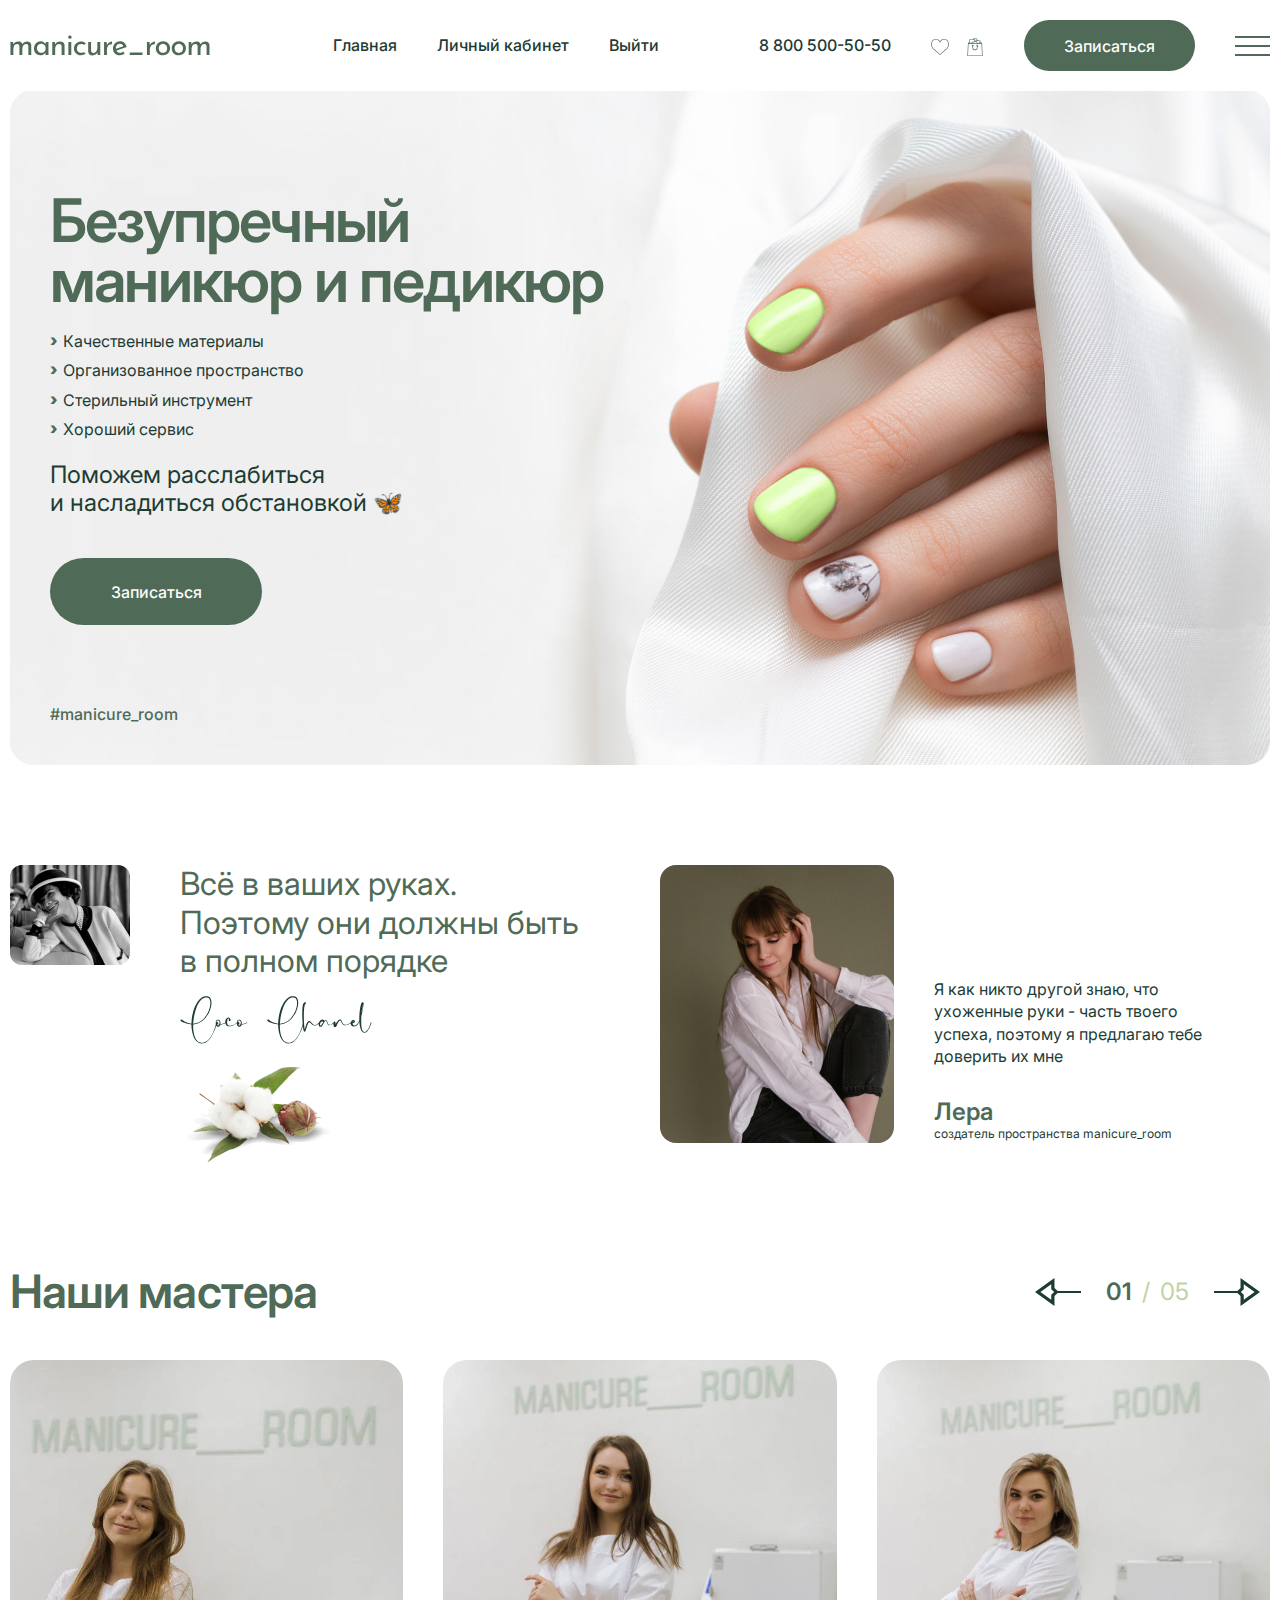
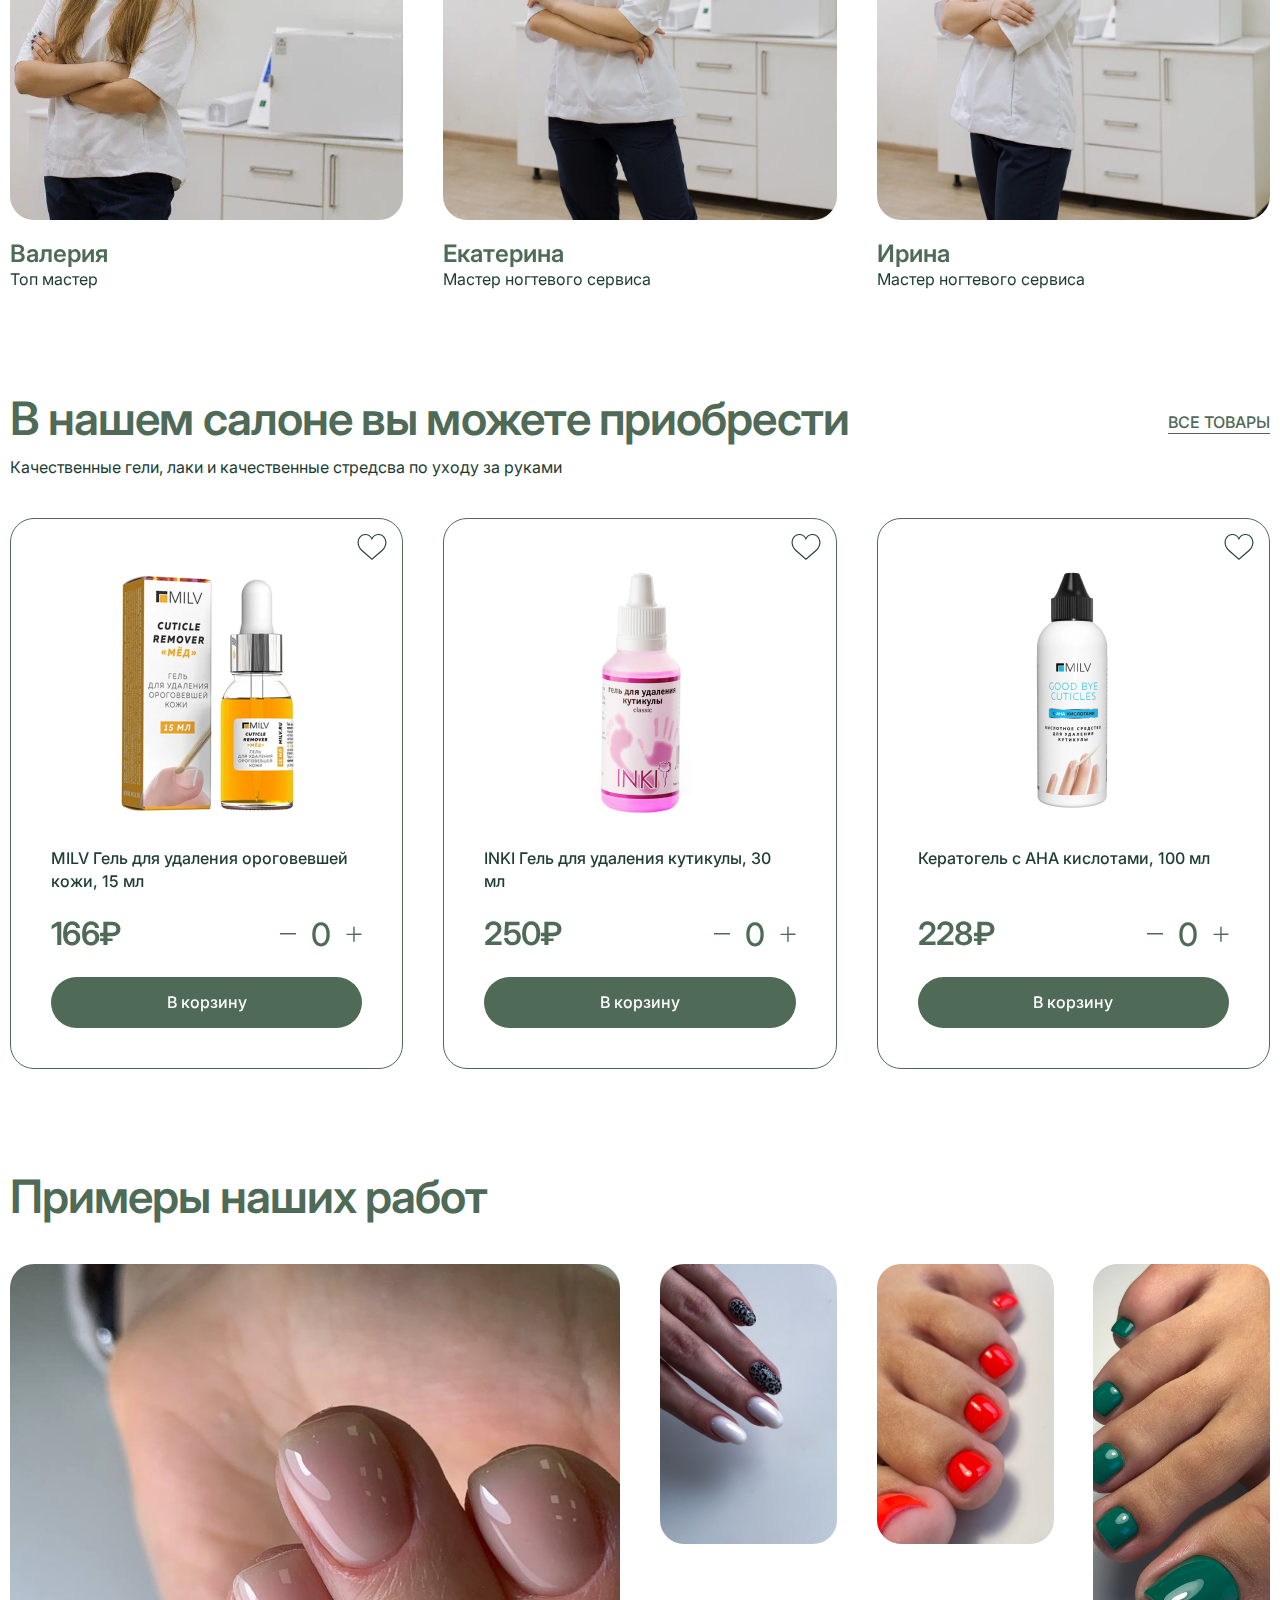
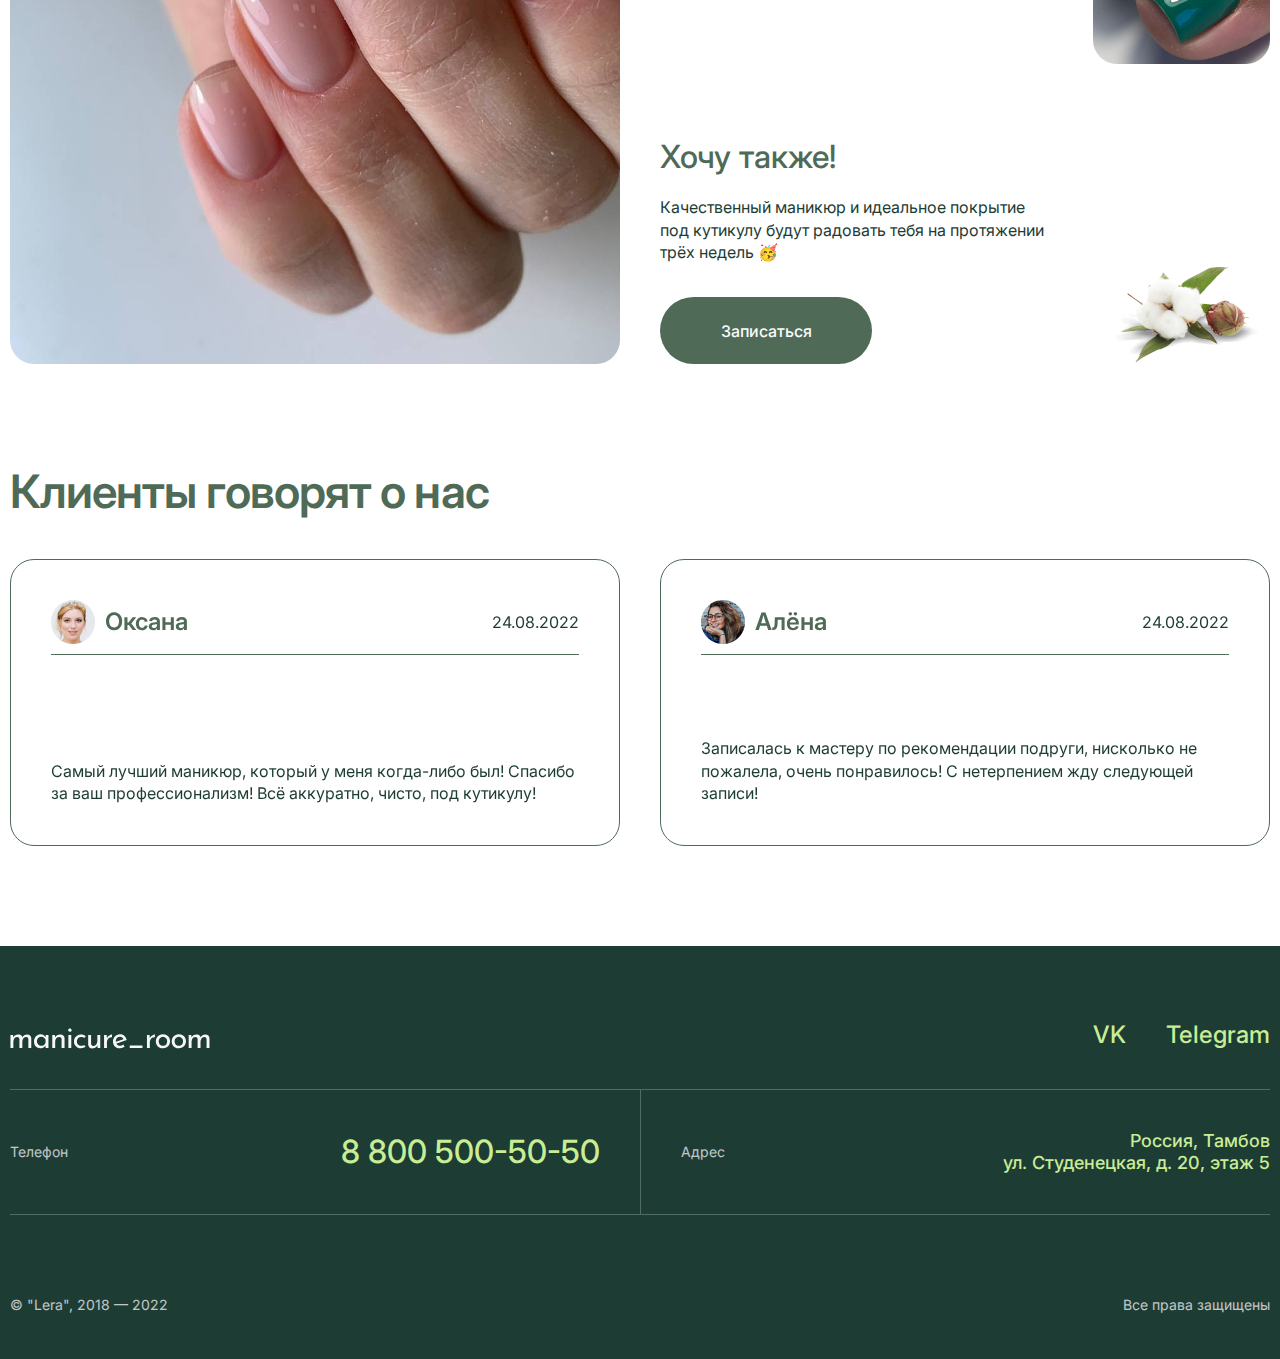
==== index.html @ 7ab76c50 "fix: Update 16.11" ====
<!DOCTYPE html>
<html lang="ru">

<head>
	<meta charset="UTF-8">
	<meta http-equiv="X-UA-Compatible" content="IE=edge">
	<meta name="viewport" content="width=device-width, initial-scale=1.0">
	<title>Lera - Главная</title>
	<!-- styles -->
	<link rel="stylesheet" href="css/vendor.min.css">
	<link rel="stylesheet" href="css/app.min.css">
</head>

<body>
	<!-- wrapper -->
	<div class="wrapper wrapper--main">
		<!-- header -->
		<header class="header @@header" id="header">
			<div class="container">
				<div class="header__wrapper">
					<a href="index.html" class="header__logotype">
						<img src="img/logotype.svg" width="200px" height="21px" alt="Lera">
					</a>
					<nav class="nav header__nav">
						<ul class="nav__list">
							<li class="nav__item">
								<a href="index.html" class="nav__link">Главная</a>
							</li>
							<li class="nav__item">
								<a href="#" class="nav__link">Личный кабинет</a>
							</li>
							<li class="nav__item">
								<a href="#" class="nav__link">Выйти</a>
							</li>
							<!--<li class="nav__item @@services">
                        <a href="services.html" class="nav__link">Услуги и цены</a>
                    </li>
                    <li class="nav__item @@shop">
                        <a href="products.html" class="nav__link">Магазин</a>
                    </li>
                    <li class="nav__item @@contacts">
                        <a href="contacts.html" class="nav__link">Контакты</a>
                    </li>-->
						</ul>
					</nav>
					<div class="header__group">
						<a href="tel:88005005050" class="header__phone">8 800 500-50-50</a>
						<ul class="c-controls header__controls">
							<li class="c-controls__item">
								<a href="#" class="c-controls__elem">
									<svg class="c-controls__icon">
										<use xlink:href="img/sprite.svg#icon-like"></use>
									</svg>
									<!--<span class="c-controls__value">8</span>-->
								</a>
							</li>
							<li class="c-controls__item">
								<a href="#" class="c-controls__elem">
									<svg class="c-controls__icon">
										<use xlink:href="img/sprite.svg#icon-basket"></use>
									</svg>
									<!--<span class="c-controls__value">2</span>-->
								</a>
							</li>
						</ul>
						<a href="#" class="header__btn btn">Записаться</a>
						<button class="hamburger" id="hamburger-toggle" aria-label="Меню">
							<span class="hamburger__inner"></span>
							<span class="hamburger__inner"></span>
							<span class="hamburger__inner"></span>
						</button>
					</div>
				</div>
			</div>
		</header>
		<!-- end of header -->
		<!-- mobile menu -->
		<div class="mobile-menu" id="mobile-menu">
			<button class="mobile-menu__close" id="mobile-menu-close" aria-label="Закрыть">
				<svg class="mobile-menu__close-icon">
					<use xlink:href="img/sprite.svg#icon-close"></use>
				</svg>
			</button>
			<div class="mobile-menu__wrapper">
				<nav class="nav mobile-menu__nav">
					<ul class="nav__list">
						<li class="nav__item">
							<a href="index.html" class="nav__link">Главная</a>
						</li>
						<li class="nav__item">
							<a href="#" class="nav__link">Личный кабинет</a>
						</li>
						<li class="nav__item">
							<a href="#" class="nav__link">Редактировать</a>
						</li>
						<li class="nav__item">
							<a href="#" class="nav__link">Доход</a>
						</li>
						<li class="nav__item">
							<div class="nav__dropdown">
								<a href="#" class="nav__link">Статистика</a>
								<ul class="nav__submenu">
									<li class="nav__subitem">
										<a href="#" class="nav__sublink">Текстовый вид</a>
									</li>
									<li class="nav__subitem">
										<a href="#" class="nav__sublink">Графический вид</a>
									</li>
								</ul>
							</div>
						</li>
						<li class="nav__item">
							<div class="nav__dropdown">
								<a href="#" class="nav__link">Календари</a>
								<ul class="nav__submenu">
									<li class="nav__subitem">
										<a href="#" class="nav__sublink">Мой</a>
									</li>
									<li class="nav__subitem">
										<a href="#" class="nav__sublink">Ekaterina</a>
									</li>
									<li class="nav__subitem">
										<a href="#" class="nav__sublink">Irina</a>
									</li>
								</ul>
							</div>
						</li>
						<li class="nav__item">
							<a href="#" class="nav__link">Контакты</a>
						</li>
						<li class="nav__item">
							<a href="#" class="nav__link">Магазин</a>
						</li>
						<li class="nav__item">
							<a href="#" class="nav__link">Выйти</a>
						</li>
						<!--<li class="nav__item @@services">
                    <a href="services.html" class="nav__link">Услуги и цены</a>
                </li>
                <li class="nav__item @@shop">
                    <a href="products.html" class="nav__link">Магазин</a>
                </li>
                <li class="nav__item @@contacts">
                    <a href="contacts.html" class="nav__link">Контакты</a>
                </li>-->
					</ul>
				</nav>
				<div class="mobile-menu__group">
					<a href="tel:88005005050" class="mobile-menu__phone">8 800 500-50-50</a>
					<a href="#" class="mobile-menu__btn btn">Записаться</a>
				</div>
			</div>
		</div>
		<div class="mobile-menu-overlay" id="mobile-menu-overlay"></div>
		<!-- end of mobile mneu -->
		<!-- content -->
		<div class="wrapper__content">
			<!-- main -->
			<section class="main" id="main">
				<div class="container">
					<div class="main__wrapper">
						<div class="main__body">
							<h1 class="main__title">Безупречный <br>маникюр и педикюр</h1>
							<ul class="c-list main__list">
								<li class="c-list__item">Качественные материалы</li>
								<li class="c-list__item">Организованное пространство</li>
								<li class="c-list__item">Стерильный инструмент</li>
								<li class="c-list__item">Хороший сервис</li>
							</ul>
							<h3 class="main__subtitle">Поможем расслабиться <br>и насладиться обстановкой 🦋</h3>
							<a href="#" class="main__btn btn btn--lg">Записаться</a>
						</div>
						<picture class="main__img">
							<source srcset="img/main-bg.jpg" media="(min-width: 1024px)">
							<img src="img/main-bg-mobile.jpg" alt="Image">
						</picture>
						<span class="main__hashtag">#manicure_room</span>
					</div>
				</div>
			</section>
			<!-- end of main -->
			<!-- about -->
			<section class="about" id="about">
				<div class="container">
					<div class="about__wrapper">
						<div class="about__left">
							<div class="c-quote about__quote">
								<picture class="c-quote__img">
									<img src="img/quote-img.png" alt="Image">
								</picture>
								<div class="c-quote__body">
									<blockquote class="c-quote__quote">Всё в ваших руках. <br>Поэтому они должны быть <br>в полном порядке</blockquote>
									<picture class="c-quote__podpis">
										<img src="img/signature.svg" alt="Signature">
									</picture>
									<picture class="c-quote__decor">
										<img src="img/decor-flower.png" alt="Image">
									</picture>
								</div>
							</div>
						</div>
						<div class="about__right">
							<div class="about__block">
								<picture class="about__img">
									<img src="img/about-img.jpg" alt="Image">
								</picture>
								<div class="about__body">
									<p class="about__description">Я как никто другой знаю, что ухоженные руки - часть твоего успеха, поэтому я предлагаю тебе доверить их мне</p>
									<h3 class="about__title">Лера</h3>
									<span class="about__position">создатель пространства manicure_room</span>
								</div>
							</div>
						</div>
					</div>
				</div>
			</section>
			<!-- end of about -->
			<!-- our masters -->
			<section class="our-masters" id="our-masters">
				<div class="container">
					<div class="our-masters__slider">
						<div class="section-heading">
							<div class="section-heading__block">
								<h2 class="section-heading__title">Наши мастера</h2>
							</div>
							<div class="our-masters__controls">
								<button class="swiper-button-prev">
									<svg class="swiper-button-icon">
										<use xlink:href="img/sprite.svg#icon-arrow-prev"></use>
									</svg>
								</button>
								<div class="our-masters__counter">
									<span class="our-masters__count our-masters__count--current">0</span>
									<span class="our-masters__count our-masters__count--total">0</span>
								</div>
								<button class="swiper-button-next">
									<svg class="swiper-button-icon">
										<use xlink:href="img/sprite.svg#icon-arrow-next"></use>
									</svg>
								</button>
							</div>
						</div>
						<div class="our-masters__slider-wrapper">
							<div class="swiper">
								<div class="swiper-wrapper">
									<div class="swiper-slide">
										<article class="our-masters__item">
											<a href="services.html" class="our-masters__img">
												<img src="img/masters-01.jpeg" alt="Image">
												<span class="our-masters__btn btn btn--white">Услуги и цены</span>
											</a>
											<h3 class="our-masters__title">Валерия</h3>
											<span class="our-masters__position">Топ мастер</span>
										</article>
									</div>
									<div class="swiper-slide">
										<article class="our-masters__item">
											<a href="services.html" class="our-masters__img">
												<img src="img/masters-02.jpeg" alt="Image">
												<span class="our-masters__btn btn btn--white">Услуги и цены</span>
											</a>
											<h3 class="our-masters__title">Екатерина</h3>
											<span class="our-masters__position">Мастер ногтевого сервиса</span>
										</article>
									</div>
									<div class="swiper-slide">
										<article class="our-masters__item">
											<a href="services.html" class="our-masters__img">
												<img src="img/masters-03.jpeg" alt="Image">
												<span class="our-masters__btn btn btn--white">Услуги и цены</span>
											</a>
											<h3 class="our-masters__title">Ирина</h3>
											<span class="our-masters__position">Мастер ногтевого сервиса</span>
										</article>
									</div>
									<div class="swiper-slide">
										<article class="our-masters__item">
											<a href="services.html" class="our-masters__img">
												<img src="img/masters-01.jpeg" alt="Image">
												<span class="our-masters__btn btn btn--white">Услуги и цены</span>
											</a>
											<h3 class="our-masters__title">Светлана</h3>
											<span class="our-masters__position">Мастер ногтевого сервиса</span>
										</article>
									</div>
									<div class="swiper-slide">
										<article class="our-masters__item">
											<a href="services.html" class="our-masters__img">
												<img src="img/masters-02.jpeg" alt="Image">
												<span class="our-masters__btn btn btn--white">Услуги и цены</span>
											</a>
											<h3 class="our-masters__title">Валерия</h3>
											<span class="our-masters__position">Топ мастер</span>
										</article>
									</div>
								</div>
								<div class="swiper-pagination"></div>
							</div>
						</div>
					</div>
				</div>
			</section>
			<!-- end of our masters -->
			<!-- products -->
			<section class="products" id="products">
				<div class="container">
					<div class="section-heading">
						<div class="section-heading__block">
							<h2 class="section-heading__title">В нашем салоне вы можете приобрести</h2>
							<p class="section-heading__description">Качественные гели, лаки и качественные стредсва по уходу за руками</p>
						</div>
						<a href="products.html" class="section-heading__link">Все товары</a>
					</div>
					<div class="products__slider">
						<div class="swiper">
							<div class="swiper-wrapper">
								<div class="swiper-slide">
									<div class="products__item">
										<div class="products__top">
											<!--<span class="products__discount">-52%</span>-->
											<button class="c-like products__like">
												<svg class="c-like__icon">
													<use xlink:href="img/sprite.svg#icon-like"></use>
												</svg>
											</button>
										</div>
										<a href="product.html" class="products__img">
											<img src="img/products-01.png" alt="Image">
										</a>
										<a href="product.html" class="products__name">MILV Гель для удаления ороговевшей кожи, 15 мл</a>
										<div class="products__inner">
											<div class="products__prices">
												<span class="products__price products__price--new">166₽</span>
											</div>
											<div class="c-quantity products__quantity">
												<button class="c-quantity__btn c-quantity__btn--minus">
													<svg class="c-quantity__icon">
														<use xlink:href="img/sprite.svg#icon-minus"></use>
													</svg>
												</button>
												<input type="number" class="c-quantity__value" value="0">
												<button class="c-quantity__btn c-quantity__btn--plus">
													<svg class="c-quantity__icon">
														<use xlink:href="img/sprite.svg#icon-plus"></use>
													</svg>
												</button>
											</div>
										</div>
										<a href="#" class="products__btn btn">В корзину</a>
									</div>
								</div>
								<div class="swiper-slide">
									<div class="products__item">
										<div class="products__top">
											<button class="c-like products__like">
												<svg class="c-like__icon">
													<use xlink:href="img/sprite.svg#icon-like"></use>
												</svg>
											</button>
										</div>
										<a href="product.html" class="products__img">
											<img src="img/products-02.png" alt="Image">
										</a>
										<a href="product.html" class="products__name">INKI Гель для удаления кутикулы, 30 мл</a>
										<div class="products__inner">
											<div class="products__prices">
												<span class="products__price products__price--new">250₽</span>
											</div>
											<div class="c-quantity products__quantity">
												<button class="c-quantity__btn c-quantity__btn--minus">
													<svg class="c-quantity__icon">
														<use xlink:href="img/sprite.svg#icon-minus"></use>
													</svg>
												</button>
												<input type="number" class="c-quantity__value" value="0">
												<button class="c-quantity__btn c-quantity__btn--plus">
													<svg class="c-quantity__icon">
														<use xlink:href="img/sprite.svg#icon-plus"></use>
													</svg>
												</button>
											</div>
										</div>
										<a href="#" class="products__btn btn">В корзину</a>
									</div>
								</div>
								<div class="swiper-slide">
									<div class="products__item">
										<div class="products__top">
											<button class="c-like products__like">
												<svg class="c-like__icon">
													<use xlink:href="img/sprite.svg#icon-like"></use>
												</svg>
											</button>
										</div>
										<a href="product.html" class="products__img">
											<img src="img/products-03.png" alt="Image">
										</a>
										<a href="product.html" class="products__name">Кератогель с АНА кислотами, 100 мл</a>
										<div class="products__inner">
											<div class="products__prices">
												<span class="products__price products__price--new">228₽</span>
											</div>
											<div class="c-quantity products__quantity">
												<button class="c-quantity__btn c-quantity__btn--minus">
													<svg class="c-quantity__icon">
														<use xlink:href="img/sprite.svg#icon-minus"></use>
													</svg>
												</button>
												<input type="number" class="c-quantity__value" value="0">
												<button class="c-quantity__btn c-quantity__btn--plus">
													<svg class="c-quantity__icon">
														<use xlink:href="img/sprite.svg#icon-plus"></use>
													</svg>
												</button>
											</div>
										</div>
										<a href="#" class="products__btn btn">В корзину</a>
									</div>
								</div>
								<div class="swiper-slide">
									<div class="products__item">
										<div class="products__top">
											<button class="c-like products__like">
												<svg class="c-like__icon">
													<use xlink:href="img/sprite.svg#icon-like"></use>
												</svg>
											</button>
										</div>
										<a href="product.html" class="products__img">
											<img src="img/products-04.png" alt="Image">
										</a>
										<a href="product.html" class="products__name">The Virgin Beauty Масло для кутикулы и ногтей, 30 мл</a>
										<div class="products__inner">
											<div class="products__prices">
												<span class="products__price products__price--new">210₽</span>
												<span class="products__price products__price--old">500₽</span>
											</div>
											<div class="c-quantity products__quantity">
												<button class="c-quantity__btn c-quantity__btn--minus">
													<svg class="c-quantity__icon">
														<use xlink:href="img/sprite.svg#icon-minus"></use>
													</svg>
												</button>
												<input type="number" class="c-quantity__value" value="0">
												<button class="c-quantity__btn c-quantity__btn--plus">
													<svg class="c-quantity__icon">
														<use xlink:href="img/sprite.svg#icon-plus"></use>
													</svg>
												</button>
											</div>
										</div>
										<a href="#" class="products__btn btn">В корзину</a>
									</div>
								</div>
							</div>
							<div class="swiper-controls">
								<div class="swiper-pagination"></div>
								<a href="#" class="products__more">Все товары</a>
							</div>
						</div>
					</div>
				</div>
			</section>
			<!-- end of products -->
			<!-- gallery -->
			<section class="gallery" id="gallery">
				<div class="container">
					<div class="section-heading">
						<div class="section-heading__block">
							<h2 class="section-heading__title">Примеры наших работ</h2>
						</div>
					</div>
					<div class="gallery__wrapper">
						<div class="gallery__item">
							<picture class="gallery__img">
								<img src="img/gallery-01.jpeg" alt="Image">
							</picture>
						</div>
						<div class="gallery__item">
							<picture class="gallery__img">
								<img src="img/gallery-02.jpeg" alt="Image">
							</picture>
						</div>
						<div class="gallery__item">
							<picture class="gallery__img">
								<img src="img/gallery-03.jpeg" alt="Image">
							</picture>
						</div>
						<div class="gallery__item">
							<picture class="gallery__img">
								<img src="img/gallery-04.jpeg" alt="Image">
							</picture>
						</div>
						<div class="gallery__item">
							<div class="gallery__body">
								<h3 class="gallery__title">Хочу также!</h3>
								<p class="gallery__description">Качественный маникюр и идеальное покрытие под кутикулу будут радовать тебя на протяжении трёх недель 🥳</p>
								<a href="#" class="gallery__btn btn btn--lg">Записаться</a>
							</div>
						</div>
					</div>
				</div>
			</section>
			<!-- end of gallery -->
			<!-- reviews -->
			<section class="reviews" id="reviews">
				<div class="container">
					<div class="section-heading">
						<div class="section-heading__block">
							<h2 class="section-heading__title">Клиенты говорят о нас</h2>
						</div>
					</div>
					<div class="reviews__slider">
						<div class="swiper">
							<div class="swiper-wrapper">
								<div class="swiper-slide">
									<article class="reviews__item">
										<div class="reviews__top">
											<div class="reviews__group">
												<picture class="reviews__img">
													<img src="img/reviews-01.png" alt="Image">
												</picture>
												<h3 class="reviews__title">Оксана</h3>
											</div>
											<span class="reviews__date">24.08.2022</span>
										</div>
										<div class="reviews__body">
											<p class="reviews__description">Самый лучший маникюр, который у меня когда-либо был! Спасибо за ваш профессионализм! Всё аккуратно, чисто, под кутикулу!</p>
										</div>
									</article>
								</div>
								<div class="swiper-slide">
									<article class="reviews__item">
										<div class="reviews__top">
											<div class="reviews__group">
												<picture class="reviews__img">
													<img src="img/reviews-02.png" alt="Image">
												</picture>
												<h3 class="reviews__title">Алёна</h3>
											</div>
											<span class="reviews__date">24.08.2022</span>
										</div>
										<div class="reviews__body">
											<p class="reviews__description">Записалась к мастеру по рекомендации подруги, нисколько не пожалела, очень понравилось! С нетерпением жду следующей записи!</p>
										</div>
									</article>
								</div>
								<div class="swiper-slide">
									<article class="reviews__item">
										<div class="reviews__top">
											<div class="reviews__group">
												<picture class="reviews__img">
													<img src="img/reviews-03.png" alt="Image">
												</picture>
												<h3 class="reviews__title">Екатерина</h3>
											</div>
											<span class="reviews__date">24.08.2022</span>
										</div>
										<div class="reviews__body">
											<p class="reviews__description">
												Всегда боюсь приходить<br>
												на процедуры к новому мастеру,<br>
												но в этот раз я была в другом городе,<br>
												и мне пришлось в экстренном состоянии искать человека, который готов спасти<br>
												мои ногти, и я его нашла!
											</p>
										</div>
									</article>
								</div>
								<div class="swiper-slide">
									<article class="reviews__item">
										<div class="reviews__top">
											<div class="reviews__group">
												<picture class="reviews__img">
													<img src="img/reviews-01.png" alt="Image">
												</picture>
												<h3 class="reviews__title">Оксана</h3>
											</div>
											<span class="reviews__date">24.08.2022</span>
										</div>
										<div class="reviews__body">
											<p class="reviews__description">Самый лучший маникюр, который у меня когда-либо был! Спасибо за ваш профессионализм! Всё аккуратно, чисто, под кутикулу!</p>
										</div>
									</article>
								</div>
							</div>
							<div class="swiper-pagination"></div>
						</div>
					</div>
				</div>
			</section>
			<!-- end of reviews -->
		</div>
		<!-- end of content -->
		<!-- footer -->
		<footer class="footer" id="footer">
			<div class="container">
				<div class="footer__wrapper footer__wrapper--top">
					<picture class="footer__logotype">
						<img src="img/logotype-white.svg" width="73px" height="30px" alt="Lera">
					</picture>
					<ul class="c-socials">
						<li class="c-socials__item">
							<a href="#" class="c-socials__link">VK</a>
						</li>
						<li class="c-socials__item">
							<a href="#" class="c-socials__link">Telegram</a>
						</li>
					</ul>
				</div>
				<div class="footer__wrapper footer__wrapper--main">
					<div class="footer__block">
						<span class="footer__help">Телефон</span>
						<a href="tel:88005005050" class="footer__number">8 800 500-50-50</a>
					</div>
					<div class="footer__block">
						<span class="footer__help">Адрес</span>
						<address class="footer__address">Россия, Тамбов <br>ул. Студенецкая, д. 20, этаж 5</address>
					</div>
				</div>
				<div class="footer__wrapper footer__wrapper--bottom">
					<p class="footer__copyright">© "Lera", 2018 — 2022</p>
					<p class="footer__copyright">Все права защищены</p>
				</div>
			</div>
		</footer>
		<!-- end of footer -->
	</div>
	<!-- end of wrapper -->
	<!-- scripts -->
	<script src="js/vendor.min.js"></script>
	<script src="js/app.min.js"></script>
</body>

</html>
---- css/app.min.css ----
body{position:relative;overflow-x:hidden;font-family:"Inter",sans-serif;font-size:16px;line-height:1.4;color:#1d3c34}ul,ol,li{display:block;padding:0;margin:0;list-style:none}h1,h2,h3,h4,h5,h6{margin:0;font-weight:normal}p{margin:0}a{display:inline-block;color:#1d3c34;text-decoration:none;-webkit-transition:all .25s ease-in-out;-o-transition:all .25s ease-in-out;transition:all .25s ease-in-out}a:hover{text-decoration:none;color:#1d3c34}a:active{color:#1d3c34}input[type=number]{-moz-appearance:textfield}input[type=number]::-webkit-outer-spin-button,input[type=number]::-webkit-inner-spin-button{display:none;-webkit-appearance:none;appearance:none;margin:0}input:-webkit-autofill{-webkit-animation-name:autofill;-webkit-animation-fill-mode:both}input:-webkit-autofill,input:-webkit-autofill:hover,input:-webkit-autofill:focus,input:-webkit-autofill:active{-webkit-box-shadow:0 0 0 30px #fff inset !important;border-radius:8px}picture{display:block}img{max-width:100%}svg{-webkit-transition:all .25s ease-in-out;-o-transition:all .25s ease-in-out;transition:all .25s ease-in-out}section+section{margin-top:100px}@media screen and (max-width: 767px){section+section{margin-top:50px}}.scroll-disabled{overflow:hidden}.container{margin:0 auto;padding:0 10px;max-width:1380px;width:100%}.btn{display:-webkit-box;display:-ms-flexbox;display:flex;-webkit-box-align:center;-ms-flex-align:center;align-items:center;-webkit-box-pack:center;-ms-flex-pack:center;justify-content:center;padding:17.5px 40px;width:-webkit-fit-content;width:-moz-fit-content;width:fit-content;font-size:16px;font-weight:500;line-height:1;color:#fbfbfb;background:#4f6b57;border:none;border-radius:50px;-webkit-transition:all .25s ease-in-out;-o-transition:all .25s ease-in-out;transition:all .25s ease-in-out}.btn:focus{outline:none}.btn:hover{color:#fbfbfb}.btn--lg{padding:25.5px 50px}.btn--white{color:#4f6b57;background:#fff}@media screen and (hover: hover){.btn:hover{background:#c0d2a7}}.input-value{position:relative}.input-value::after{content:"₽";position:absolute;top:50%;right:20px;-webkit-transform:translateY(-50%);-ms-transform:translateY(-50%);transform:translateY(-50%)}.input-value__input{-webkit-appearance:none;-moz-appearance:none;appearance:none;display:block;padding:14.75px 40px 14.75px 20px;width:100%;font-size:16px;font-weight:normal;line-height:1;color:#1d3c34;background:rgba(0,0,0,0);border:1px solid #4f6b57;border-radius:6px}.input-value__input::-webkit-input-placeholder{color:#c0d2a7}.input-value__input::-moz-placeholder{color:#c0d2a7}.input-value__input:-ms-input-placeholder{color:#c0d2a7}.input-value__input::-ms-input-placeholder{color:#c0d2a7}.input-value__input::placeholder{color:#c0d2a7}.input-value__input:focus{outline:none}.default-select .ss-main{width:-webkit-fit-content;width:-moz-fit-content;width:fit-content}.default-select .ss-main .ss-single-selected{padding:0;width:100%;height:100%;font-size:16px;font-weight:normal;line-height:1;color:#1d3c34;background:rgba(0,0,0,0);border:none;border-radius:0}.default-select .ss-main .ss-single-selected .placeholder{line-height:1}.default-select .ss-main .ss-single-selected .ss-arrow{margin:0 0 0 10px}.default-select .ss-main .ss-single-selected .ss-arrow span{padding:0;margin:0;width:16px;height:16px;background-image:url(../img/sprite.svg#icon-caret);background-repeat:no-repeat;background-size:contain;background-position:center center;border:0;-webkit-transform:none;-ms-transform:none;transform:none;-webkit-transition:all .25s ease-in-out;-o-transition:all .25s ease-in-out;transition:all .25s ease-in-out}.default-select .ss-main .ss-single-selected .ss-arrow span.arrow-up{-webkit-transform:translateY(0) rotate(180deg);-ms-transform:translateY(0) rotate(180deg);transform:translateY(0) rotate(180deg);margin:0}.default-select .ss-main .ss-single-selected .ss-arrow span.arrow-down{-webkit-transform:rotate(0);-ms-transform:rotate(0);transform:rotate(0)}.default-select .ss-main .ss-single-selected.ss-open-below,.default-select .ss-main .ss-single-selected.ss-open-above{border-radius:6px}.default-select .ss-main .ss-single-selected.ss-open-below+*{margin-top:7px}.default-select .ss-main .ss-single-selected.ss-open-above+*{-webkit-transform:scale(1) translateY(-7px);-ms-transform:scale(1) translateY(-7px);transform:scale(1) translateY(-7px);border-radius:6px}.default-select .ss-content .ss-search{display:none}.default-select .ss-content{z-index:99 !important;margin:0;margin-left:-17px;min-width:-webkit-min-content;min-width:-moz-min-content;min-width:min-content;width:-webkit-max-content;width:-moz-max-content;width:max-content;color:#4f6b57;background:#fff;border:1px solid #4f6b57;border-radius:6px}@media screen and (max-width: 767px){.default-select .ss-content{margin-left:0}}.default-select .ss-content .ss-list{padding:5px 0;max-height:118px}.default-select .ss-content .ss-list .ss-option{padding:10px 15px;font-size:16px;font-weight:normal;line-height:1;color:#1d3c34;cursor:pointer;-webkit-transition:all .25s ease-in-out;-o-transition:all .25s ease-in-out;transition:all .25s ease-in-out}.default-select .ss-content .ss-list .ss-option.ss-disabled:not(.ss-option-selected){display:none}.default-select .ss-option:first-child.ss-disabled.ss-option-selected{display:none}.default-select .ss-content .ss-list .ss-option.ss-disabled{display:none}.default-select .ss-content .ss-list .ss-option:hover,.default-select .ss-content .ss-list .ss-option.ss-highlighted{color:#4f6b57;background:rgba(0,0,0,0)}.default-select .ss-arrow .arrow-down{width:auto;height:auto;background:none}.select-box{position:relative}.select-box__selected{display:-webkit-box;display:-ms-flexbox;display:flex;-webkit-box-align:center;-ms-flex-align:center;align-items:center;overflow:hidden;padding:28px 50px 28px 20px;width:100%;font-size:16px;font-weight:normal;line-height:1;color:#1d3c34;background:#c0d2a7;border-radius:6px;-webkit-box-ordinal-group:1;-ms-flex-order:0;order:0;cursor:pointer;-webkit-user-select:none;-moz-user-select:none;-ms-user-select:none;user-select:none}.select-box__selected::after{content:"";position:absolute;top:50%;right:20px;-webkit-transform:translateY(-50%);-ms-transform:translateY(-50%);transform:translateY(-50%);display:block;width:16px;height:16px;background-image:url(../img/sprite.svg#icon-caret);background-repeat:no-repeat;background-size:contain;background-position:center center;-webkit-transition:-webkit-transform .4s;transition:-webkit-transform .4s;-o-transition:transform .4s;transition:transform .4s;transition:transform .4s, -webkit-transform .4s}.select-box__selected--active::after{-webkit-transform:rotate(-180deg);-ms-transform:rotate(-180deg);transform:rotate(-180deg)}.select-box__value{display:block;margin-right:10px;padding:6px 2px;min-width:40px;text-align:center;color:#f7f7f7;background:#4f6b57;border-radius:50px}.select-box__container{position:absolute;top:84px;z-index:10;width:100%;padding:5px 0;visibility:hidden;opacity:0;background:#c0d2a7;border-radius:6px;-webkit-transition:all .25s ease;-o-transition:all .25s ease;transition:all .25s ease;pointer-events:none}.select-box__container--active{visibility:visible;opacity:1;pointer-events:all}.select-box__container--active .select-box__option{opacity:1;-webkit-transition:opacity .25s ease-in-out .05s,color .25s ease-in-out;-o-transition:opacity .25s ease-in-out .05s,color .25s ease-in-out;transition:opacity .25s ease-in-out .05s,color .25s ease-in-out}.select-box__wrap{max-height:258px;overflow-y:auto}.select-box__scroll{overflow:hidden}.select-box__option{padding:15px 20px;width:100%;min-width:-webkit-max-content;min-width:-moz-max-content;min-width:max-content;opacity:0;-webkit-transition:opacity .25s ease-in-out,color .25s ease-in-out;-o-transition:opacity .25s ease-in-out,color .25s ease-in-out;transition:opacity .25s ease-in-out,color .25s ease-in-out}@media screen and (hover: hover){.select-box__option:hover{color:#4f6b57}}.select-box__radio{display:none}.select-box__radio:checked+label{color:#1d3c34}.select-box__label{display:-webkit-box;display:-ms-flexbox;display:flex;-webkit-box-align:center;-ms-flex-align:center;align-items:center;margin:0;font-size:16px;font-weight:normal;cursor:pointer}@-webkit-keyframes autofill{to{color:inherit;background:rgba(0,0,0,0)}}@keyframes autofill{to{color:inherit;background:rgba(0,0,0,0)}}.c-controls{display:-webkit-box;display:-ms-flexbox;display:flex;-webkit-box-align:center;-ms-flex-align:center;align-items:center}.c-controls__item+.c-controls__item{margin-left:17px}.c-controls__elem{position:relative}.c-controls__icon{min-width:18px;width:18px;height:18px;color:#4f6b57}.c-controls__value{position:absolute;top:-7px;right:-7px;display:block;min-width:15px;width:15px;height:15px;font-size:11px;font-weight:normal;line-height:15px;text-align:center;color:#fbf8f2;background:#4f6b57;border-radius:50%}.c-socials{display:-webkit-box;display:-ms-flexbox;display:flex;-webkit-box-align:center;-ms-flex-align:center;align-items:center}.c-socials--dark .c-socials__link{color:#1d3c34}.c-socials--dark .c-socials__link:hover{color:#c8ed95}@media screen and (hover: hover){.c-socials--dark .c-socials__link:hover{color:#c0d2a7}}.c-socials__item+.c-socials__item{margin-left:40px}@media screen and (max-width: 767px){.c-socials__item+.c-socials__item{margin-left:25px}}.c-socials__link{display:block;font-size:24px;font-weight:500;line-height:1.2;color:#c8ed95}.c-socials__link:hover{color:#c8ed95}@media screen and (hover: hover){.c-socials__link:hover{color:#c0d2a7}}@media screen and (max-width: 767px){.c-accordeon{display:none}}.c-accordeon__item{padding-bottom:25px;border-bottom:1px solid #4f6b57;-webkit-transition:all .2s linear;-o-transition:all .2s linear;transition:all .2s linear}.c-accordeon__item.is--open .c-accordeon__trigger::after{-webkit-transform:rotate(135deg);-ms-transform:rotate(135deg);transform:rotate(135deg)}.c-accordeon__item.is--open .c-accordeon__img{min-width:270px;width:270px;height:270px}@media screen and (min-width: 768px)and (max-width: 1023px){.c-accordeon__item.is--open .c-accordeon__img{min-width:240px;width:240px;height:240px}}.c-accordeon__item.is--open .c-accordeon__group{padding-left:80px}@media screen and (min-width: 768px)and (max-width: 1023px){.c-accordeon__item.is--open .c-accordeon__group{padding-left:40px}}.c-accordeon__item.is--open .c-accordeon__inner{opacity:1;-webkit-transition:all .2s linear .2s;-o-transition:all .2s linear .2s;transition:all .2s linear .2s}.c-accordeon__item+.c-accordeon__item{margin-top:25px}@media screen and (max-width: 767px){.c-accordeon__item+.c-accordeon__item{margin-top:20px}}.c-accordeon__trigger{position:relative;display:-webkit-box;display:-ms-flexbox;display:flex;-webkit-box-align:start;-ms-flex-align:start;align-items:flex-start;padding:0;width:100%;text-align:left;color:#1d3c34;background:rgba(0,0,0,0);border:none;border-radius:0;-webkit-user-select:none;-moz-user-select:none;-ms-user-select:none;user-select:none;cursor:pointer}.c-accordeon__trigger::after{content:"";position:absolute;top:40px;right:0;display:block;min-width:24px;width:24px;height:24px;background-image:url(../img/sprite.svg#icon-plus);background-repeat:no-repeat;background-size:contain;background-position:center center;-webkit-transition:all .2s linear;-o-transition:all .2s linear;transition:all .2s linear}.c-accordeon__img{position:relative;overflow:hidden;min-width:106px;width:106px;height:106px;border-radius:24px;-webkit-transition:all .2s linear;-o-transition:all .2s linear;transition:all .2s linear}.c-accordeon__img img{display:block;width:100%;height:100%;-o-object-fit:cover;object-fit:cover}.c-accordeon__group{padding-top:25px;padding-left:244px;-webkit-transition:all .2s linear;-o-transition:all .2s linear;transition:all .2s linear}@media screen and (min-width: 768px)and (max-width: 1023px){.c-accordeon__group{padding-left:174px}}.c-accordeon__title{display:block;font-size:24px;font-weight:600;color:#4f6b57}.c-accordeon__help{display:block;font-size:16px;font-weight:normal}.c-accordeon__wrapper{display:none;padding-top:20px}.c-accordeon__inner{display:-webkit-box;display:-ms-flexbox;display:flex;-webkit-box-pack:justify;-ms-flex-pack:justify;justify-content:space-between;opacity:0;-webkit-transition:all .2s linear;-o-transition:all .2s linear;transition:all .2s linear}.c-accordeon__left{max-width:270px;min-width:270px;width:100%}@media screen and (min-width: 768px)and (max-width: 1023px){.c-accordeon__left{max-width:240px;min-width:240px}}.c-accordeon__btn{width:100%}.c-accordeon__right{padding-left:80px;width:100%}@media screen and (min-width: 768px)and (max-width: 1023px){.c-accordeon__right{padding-left:40px}}@media screen and (min-width: 768px){.c-selected{display:none}}.c-selected .ss-main{width:100%}.c-selected .ss-main .ss-single-selected{padding:30px 20px;width:100%;height:100%;font-size:24px;font-weight:600;line-height:1;color:#4f6b57;background:#c0d2a7;border:none;border-radius:6px}.c-selected .ss-main .ss-single-selected .placeholder{line-height:1}.c-selected .ss-main .ss-single-selected .ss-arrow{margin:0 0 0 20px}.c-selected .ss-main .ss-single-selected .ss-arrow span{padding:0;margin:0;width:16px;height:16px;background-image:url(../img/sprite.svg#icon-caret);background-repeat:no-repeat;background-size:contain;background-position:center center;border:0;-webkit-transform:none;-ms-transform:none;transform:none;-webkit-transition:all .25s ease-in-out;-o-transition:all .25s ease-in-out;transition:all .25s ease-in-out}.c-selected .ss-main .ss-single-selected .ss-arrow span.arrow-up{-webkit-transform:translateY(0) rotate(180deg);-ms-transform:translateY(0) rotate(180deg);transform:translateY(0) rotate(180deg);margin:0}.c-selected .ss-main .ss-single-selected .ss-arrow span.arrow-down{-webkit-transform:rotate(0);-ms-transform:rotate(0);transform:rotate(0)}.c-selected .ss-main .ss-single-selected.ss-open-below,.c-selected .ss-main .ss-single-selected.ss-open-above{border-radius:6px}.c-selected .ss-main .ss-single-selected.ss-open-below+*{margin-top:0}.c-selected .ss-main .ss-single-selected.ss-open-above+*{-webkit-transform:scale(1) translateY(-7px);-ms-transform:scale(1) translateY(-7px);transform:scale(1) translateY(-7px);border-radius:6px}.c-selected .ss-content .ss-search{display:none}.c-selected .ss-content{z-index:99 !important;margin:0;width:100%;color:#4f6b57;background:#c0d2a7;border:0;border-radius:6px}.c-selected .ss-content .ss-list{padding:0;max-height:174.38px}.c-selected .ss-content .ss-list .ss-option{padding:25px 20px;font-size:24px;font-weight:600;line-height:1;color:#4f6b57;cursor:pointer;-webkit-transition:all .25s ease-in-out;-o-transition:all .25s ease-in-out;transition:all .25s ease-in-out}.c-selected .ss-content .ss-list .ss-option.ss-disabled:not(.ss-option-selected){display:none}.c-selected .ss-option:first-child.ss-disabled.ss-option-selected{display:none}.c-selected .ss-content .ss-list .ss-option.ss-disabled{display:none}.c-selected .ss-content .ss-list .ss-option:hover,.c-selected .ss-content .ss-list .ss-option.ss-highlighted{color:#4f6b57}.c-selected .ss-arrow .arrow-down{width:auto;height:auto;background:none}.c-selected__controls{margin-bottom:25px}.c-selected__help{display:block;margin-bottom:10px;font-size:24px;font-weight:600;color:#4f6b57}.c-selected__wrapper{display:none}.c-selected__wrapper--active{display:block}.c-quote{position:relative;display:-webkit-box;display:-ms-flexbox;display:flex;-webkit-box-align:start;-ms-flex-align:start;align-items:flex-start}@media screen and (max-width: 767px){.c-quote{padding-bottom:10px}}.c-quote__img{overflow:hidden;margin-right:50px;max-width:120px;min-width:120px;height:100px;border-radius:12px}.c-quote__img img{display:block;width:100%;height:100%;-o-object-fit:cover;object-fit:cover}@media screen and (max-width: 767px){.c-quote__img{margin-right:25px}}.c-quote__quote{font-size:32px;font-weight:normal;line-height:1.2;color:#4f6b57}@media screen and (max-width: 767px){.c-quote__quote{font-size:24px}}.c-quote__signature{margin-top:5px;max-width:191px;min-width:191px;height:69px}.c-quote__signature img{display:block;width:100%;height:100%;-o-object-fit:cover;object-fit:cover}.c-quote__decor{display:block;margin-top:22px;min-width:156px;width:156px;height:98px}.c-quote__decor img{display:block;width:100%;height:100%;-o-object-fit:contain;object-fit:contain}@media screen and (max-width: 767px){.c-quote__decor{position:absolute;top:100px;left:0;min-width:96px;width:96px;height:60px}}.c-list__item{display:-webkit-box;display:-ms-flexbox;display:flex;-webkit-box-align:start;-ms-flex-align:start;align-items:flex-start;font-size:16px;font-weight:normal}.c-list__item::before{content:"›";display:block;margin-top:-1px;margin-right:5px;font-size:16px;font-weight:900;color:#4f6b57}.c-list__item+.c-list__item{margin-top:7px}.c-like{display:-webkit-box;display:-ms-flexbox;display:flex;-webkit-box-align:center;-ms-flex-align:center;align-items:center;-webkit-box-pack:center;-ms-flex-pack:center;justify-content:center;padding:0;min-width:30px;width:30px;height:26px;font-size:0;background:rgba(0,0,0,0);border:none;border-radius:0}.c-like:focus{outline:none}.c-like--filled .c-like__icon{color:#1d3c34}.c-like__icon{min-width:30px;width:30px;height:26px;color:#1d3c34}.c-quantity{position:relative;overflow:hidden;display:-webkit-box;display:-ms-flexbox;display:flex;-webkit-box-align:center;-ms-flex-align:center;align-items:center;width:-webkit-fit-content;width:-moz-fit-content;width:fit-content;text-align:center;border:none}.c-quantity__value{position:relative;z-index:1;display:block;-webkit-appearance:none;-moz-appearance:none;appearance:none;padding:0;max-width:40px;width:-webkit-fit-content;width:-moz-fit-content;width:fit-content;overflow:hidden;font-size:32px;font-weight:500;line-height:1;text-align:center;color:#4f6b57;background:rgba(0,0,0,0);border:none;border-radius:0;pointer-events:none;-webkit-transition:color .25s ease-in-out;-o-transition:color .25s ease-in-out;transition:color .25s ease-in-out}.c-quantity__value:focus{outline:none}.c-quantity__btn{position:relative;display:-webkit-box;display:-ms-flexbox;display:flex;-webkit-box-align:center;-ms-flex-align:center;align-items:center;-webkit-box-pack:center;-ms-flex-pack:center;justify-content:center;padding:0;width:16px;height:16px;background:rgba(0,0,0,0);border:none;border-radius:0;-webkit-transition:none;-o-transition:none;transition:none}.c-quantity__btn:focus{outline:none}.c-quantity__btn--minus{margin-right:5px}.c-quantity__btn--plus{margin-left:5px}.c-quantity__icon{display:block;width:16px;height:16px;color:#4f6b57}.c-ol{counter-reset:ol-list}.c-ol__item{display:-webkit-box;display:-ms-flexbox;display:flex;-webkit-box-align:start;-ms-flex-align:start;align-items:flex-start;font-size:16px;font-weight:normal;color:#1d3c34}.c-ol__item::before{counter-increment:ol-list;content:counter(ol-list) ".";display:block;margin-right:5px}.c-pagination{display:-webkit-box;display:-ms-flexbox;display:flex;-webkit-box-align:center;-ms-flex-align:center;align-items:center}.c-pagination__item--active .c-pagination__elem{color:#fff;background:#4f6b57}.c-pagination__item+.c-pagination__item{margin-left:5px}.c-pagination__elem{display:-webkit-box;display:-ms-flexbox;display:flex;-webkit-box-align:center;-ms-flex-align:center;align-items:center;padding:11px 14px;font-size:16px;font-weight:normal;line-height:1;color:#1d3c34;border:1px solid #4f6b57;border-radius:6px}@media screen and (hover: hover){.c-pagination__elem:hover{color:#fff;background:#4f6b57}.c-pagination__elem:hover .c-pagination__icon{color:#fff}}.c-pagination__icon{margin-left:8px;min-width:12px;width:12px;height:12px;color:#1d3c34}.header{position:fixed;top:0;right:0;left:0;z-index:900;width:100%;background:#fff}.header--inner .header__wrapper{border-bottom:1px solid #4f6b57}.header__wrapper{display:-webkit-box;display:-ms-flexbox;display:flex;-webkit-box-align:center;-ms-flex-align:center;align-items:center;-webkit-box-pack:justify;-ms-flex-pack:justify;justify-content:space-between;padding:20px 0}@media screen and (max-width: 1023px){.header__wrapper{padding:15px 0 20px}}.header__logotype{max-width:200px;width:100%;height:auto}.header__logotype img{display:block;width:100%;height:100%;-o-object-fit:contain;object-fit:contain}.header__nav{margin-left:auto}@media screen and (max-width: 1199px){.header__nav{display:none}}.header__group{display:-webkit-box;display:-ms-flexbox;display:flex;-webkit-box-align:center;-ms-flex-align:center;align-items:center;margin-left:100px}@media screen and (min-width: 1024px)and (max-width: 1199px){.header__group{margin-left:60px}}.header__phone{display:block;font-size:16px;font-weight:500}@media screen and (hover: hover){.header__phone:hover{color:#c0d2a7}}@media screen and (max-width: 1023px){.header__phone{display:none}}.header__controls{margin-left:40px}@media screen and (max-width: 1023px){.header__controls{margin-left:0}}.header__btn{margin-left:40px}@media screen and (max-width: 1023px){.header__btn{display:none}}.nav__list{display:-webkit-box;display:-ms-flexbox;display:flex;-webkit-box-align:center;-ms-flex-align:center;align-items:center}@media screen and (max-width: 1023px){.nav__list{-webkit-box-orient:vertical;-webkit-box-direction:normal;-ms-flex-direction:column;flex-direction:column}}.nav__submenu{display:none;margin-top:15px}.nav__dropdown .nav__link{position:relative}.nav__dropdown .nav__link::after{content:"";position:absolute;top:50%;right:-10px;-webkit-transform:translate(100%, -50%);-ms-transform:translate(100%, -50%);transform:translate(100%, -50%);display:block;margin-left:12px;min-width:12px;width:12px;height:12px;background-image:url(../img/sprite.svg#icon-caret);background-repeat:no-repeat;background-size:contain;background-position:center center;-webkit-transition:all .25s ease;-o-transition:all .25s ease;transition:all .25s ease}.nav__dropdown.is--open .nav__link::after{-webkit-transform:translate(100%, -50%) rotate(180deg);-ms-transform:translate(100%, -50%) rotate(180deg);transform:translate(100%, -50%) rotate(180deg)}@media screen and (min-width: 1024px){.nav__item{position:relative}.nav__item--active::before{content:"";position:absolute;top:-3px;left:50%;-webkit-transform:translate(-50%, -100%);-ms-transform:translate(-50%, -100%);transform:translate(-50%, -100%);display:block;width:1px;height:31px;background:#1d3c34}.nav__item--active::after{content:"";position:absolute;bottom:-3px;left:50%;-webkit-transform:translate(-50%, 100%);-ms-transform:translate(-50%, 100%);transform:translate(-50%, 100%);display:block;width:1px;height:31px;background:#1d3c34}}@media screen and (max-width: 1023px){.nav__item--active .nav__link{border-bottom:1px solid #1d3c34}}.nav__item+.nav__item{margin-left:40px}@media screen and (max-width: 1023px){.nav__item+.nav__item{margin-top:40px;margin-left:0}}.nav__subitem+.nav__subitem{margin-top:10px}.nav__link{display:block;width:-webkit-fit-content;width:-moz-fit-content;width:fit-content;font-size:16px;font-weight:500}@media screen and (hover: hover){.nav__link:hover{color:#c0d2a7}}.nav__sublink{display:block;width:-webkit-fit-content;width:-moz-fit-content;width:fit-content;font-size:15px;font-weight:500}@media screen and (hover: hover){.nav__sublink:hover{color:#c0d2a7}}.hamburger{position:relative;display:block;margin-left:40px;padding:0;min-width:35px;width:35px;height:30px;background:rgba(0,0,0,0);border:none;border-radius:0}.hamburger:focus{outline:none}.hamburger__inner{display:block;position:absolute;right:0;left:0;width:100%;height:2px;background:#4f6b57;-webkit-transition:all .25s ease-in-out;-o-transition:all .25s ease-in-out;transition:all .25s ease-in-out}.hamburger__inner:first-child{top:5.5px}.hamburger__inner:nth-child(2){top:14.5px}.hamburger__inner:last-child{top:23.5px}.mobile-menu{position:fixed;top:0;right:0;bottom:0;z-index:1010;-webkit-transform:translateX(104%);-ms-transform:translateX(104%);transform:translateX(104%);overflow:hidden;width:35%;height:100%;background:#fff;-webkit-transition:all .25s ease-in-out;-o-transition:all .25s ease-in-out;transition:all .25s ease-in-out}.mobile-menu--active{-webkit-transform:translateX(0);-ms-transform:translateX(0);transform:translateX(0)}.mobile-menu--active .mobile-menu__close,.mobile-menu--active .mobile-menu__wrapper{opacity:1;-webkit-transition:all .25s ease-in-out .25s;-o-transition:all .25s ease-in-out .25s;transition:all .25s ease-in-out .25s}@media screen and (min-width: 768px)and (max-width: 1023px){.mobile-menu{width:50%}}@media screen and (max-width: 767px){.mobile-menu{width:100%}}.mobile-menu__close{position:absolute;top:15px;right:10px;display:-webkit-box;display:-ms-flexbox;display:flex;-webkit-box-align:center;-ms-flex-align:center;align-items:center;-webkit-box-pack:center;-ms-flex-pack:center;justify-content:center;padding:0;min-width:35px;width:35px;height:30px;font-size:0;opacity:0;background:rgba(0,0,0,0);border:none;border-radius:0}.mobile-menu__close:focus{outline:none}.mobile-menu__close-icon{min-width:20px;width:20px;height:20px;color:#4f6b57}.mobile-menu__wrapper{display:-webkit-box;display:-ms-flexbox;display:flex;-webkit-box-orient:vertical;-webkit-box-direction:normal;-ms-flex-direction:column;flex-direction:column;-webkit-box-pack:justify;-ms-flex-pack:justify;justify-content:space-between;padding:50px 60px;height:100%;max-height:100vh;overflow-x:hidden;overflow-y:auto;opacity:0;-webkit-transition:opacity .25s ease-in-out;-o-transition:opacity .25s ease-in-out;transition:opacity .25s ease-in-out}.mobile-menu__nav{margin-top:auto;margin-bottom:auto}.mobile-menu__nav .nav__list{-webkit-box-orient:vertical;-webkit-box-direction:normal;-ms-flex-direction:column;flex-direction:column}.mobile-menu__nav .nav__item+.nav__item{margin-top:30px;margin-left:0}.mobile-menu__nav .nav__link,.mobile-menu__nav .nav__sublink{margin-right:auto;margin-left:auto;text-align:center}.mobile-menu__nav+.mobile-menu__group{margin-top:80px}.mobile-menu__phone{display:block;font-size:16px;font-weight:500;text-align:center}.mobile-menu__btn{margin-top:20px;width:100%}.mobile-menu-overlay{position:fixed;top:0;right:0;bottom:0;left:0;z-index:1000;display:block;visibility:hidden;width:100%;height:100%;opacity:0;background:rgba(38,38,38,.65);pointer-events:none;-webkit-transition:all .25s ease-in-out;-o-transition:all .25s ease-in-out;transition:all .25s ease-in-out}.mobile-menu-overlay--active{visibility:visible;opacity:1;pointer-events:all}@media screen and (max-width: 767px){.mobile-menu-overlay{display:none}}.breadcrumb{margin-bottom:30px}.breadcrumb__list{display:-webkit-box;display:-ms-flexbox;display:flex;-webkit-box-align:start;-ms-flex-align:start;align-items:flex-start}.breadcrumb__item{display:-webkit-box;display:-ms-flexbox;display:flex;-webkit-box-align:start;-ms-flex-align:start;align-items:flex-start}.breadcrumb__item+.breadcrumb__item::before{content:"";display:block;margin:9px 10px 0;width:10px;height:1px;background:#4f6b57}.breadcrumb__icon{margin-right:10px;min-width:13px;width:13px;height:13px;color:#4f6b57}.breadcrumb__link{display:-webkit-box;display:-ms-flexbox;display:flex;-webkit-box-align:center;-ms-flex-align:center;align-items:center;font-size:14px;font-weight:normal;color:#4f6b57}.breadcrumb__link:hover{color:#4f6b57}@media screen and (hover: hover){.breadcrumb__link:hover{color:#c0d2a7}.breadcrumb__link:hover .breadcrumb__icon{color:#c0d2a7}}.tabs__list{display:-webkit-box;display:-ms-flexbox;display:flex;-webkit-box-align:center;-ms-flex-align:center;align-items:center;margin-bottom:40px}@media screen and (max-width: 767px){.tabs__list{-webkit-box-orient:vertical;-webkit-box-direction:normal;-ms-flex-direction:column;flex-direction:column;-webkit-box-align:start;-ms-flex-align:start;align-items:flex-start}}.tabs__item--active .tabs__tab{color:#4f6b57;border-bottom:2px solid #4f6b57}.tabs__item+.tabs__item{margin-left:40px}@media screen and (max-width: 767px){.tabs__item+.tabs__item{margin-top:25px;margin-left:0}}.tabs__tab{display:block;padding:0;font-size:46px;font-weight:600;letter-spacing:-0.02em;color:#c0d2a7;background:rgba(0,0,0,0);border:none;border-bottom:2px solid rgba(0,0,0,0);-webkit-transition:all .25s ease-in-out;-o-transition:all .25s ease-in-out;transition:all .25s ease-in-out}.tabs__tab:focus{outline:none}@media screen and (hover: hover){.tabs__tab:hover{color:#4f6b57}}.tabs__wrapper{display:none}.tabs__wrapper--active{display:block}.footer{-webkit-box-flex:0;-ms-flex:0 0 auto;flex:0 0 auto;margin-top:100px;color:#f7f7f7;background:#1d3c34}@media screen and (max-width: 767px){.footer{margin-top:50px}}.footer__wrapper{display:-webkit-box;display:-ms-flexbox;display:flex;-webkit-box-align:center;-ms-flex-align:center;align-items:center;-webkit-box-pack:justify;-ms-flex-pack:justify;justify-content:space-between}.footer__wrapper--top{-webkit-box-align:end;-ms-flex-align:end;align-items:flex-end;padding:75px 0 40px}.footer__wrapper--bottom{padding:80px 0 45px}@media screen and (max-width: 767px){.footer__wrapper--top{-webkit-box-orient:vertical;-webkit-box-direction:normal;-ms-flex-direction:column;flex-direction:column;-webkit-box-align:start;-ms-flex-align:start;align-items:flex-start;padding:50px 0 30px}.footer__wrapper--main{-webkit-box-orient:vertical;-webkit-box-direction:normal;-ms-flex-direction:column;flex-direction:column;padding:25px 0}.footer__wrapper--bottom{padding:25px 0}}.footer__wrapper+.footer__wrapper{border-top:1px solid rgba(247,247,247,.25)}@media screen and (min-width: 1024px){.footer__block{display:-webkit-box;display:-ms-flexbox;display:flex;-webkit-box-align:center;-ms-flex-align:center;align-items:center;-webkit-box-pack:justify;-ms-flex-pack:justify;justify-content:space-between}}@media screen and (min-width: 768px){.footer__block{padding-top:40px;padding-bottom:40px;width:50%}.footer__block:first-child{padding-right:40px}.footer__block:last-child{padding-left:40px}}@media screen and (max-width: 767px){.footer__block{width:100%}}@media screen and (min-width: 768px){.footer__block+.footer__block{border-left:1px solid rgba(247,247,247,.25)}}@media screen and (max-width: 767px){.footer__block+.footer__block{margin-top:25px}}.footer__logotype{max-width:200px;width:100%;height:auto}.footer__logotype img{display:block;width:100%;height:100%;-o-object-fit:contain;object-fit:contain}@media screen and (max-width: 767px){.footer__logotype{margin-bottom:25px}}.footer__help{display:block;font-size:14px;font-weight:normal;opacity:.75}.footer__number{display:block;font-size:32px;font-weight:500;line-height:1.2;text-align:right;color:#c8ed95}.footer__number:hover{color:#c8ed95}@media screen and (hover: hover){.footer__number:hover{color:#c0d2a7}}@media screen and (max-width: 1023px){.footer__number{margin-top:5px;text-align:left}}.footer__address{display:block;margin:0;font-size:18px;font-weight:500;line-height:1.2;text-align:right;color:#c8ed95}@media screen and (max-width: 1023px){.footer__address{margin-top:5px;text-align:left}}.footer__copyright{font-size:14px;font-weight:normal;opacity:.75}.wrapper{display:-webkit-box;display:-ms-flexbox;display:flex;-webkit-box-orient:vertical;-webkit-box-direction:normal;-ms-flex-direction:column;flex-direction:column;min-height:100vh;padding-top:140px}.wrapper--main{padding-top:90px}@media screen and (max-width: 1023px){.wrapper{padding-top:106px}.wrapper--main{padding-top:65px}}.wrapper__content{-webkit-box-flex:1;-ms-flex:1 1 100%;flex:1 1 100%}.section-heading{display:-webkit-box;display:-ms-flexbox;display:flex;-webkit-box-align:start;-ms-flex-align:start;align-items:flex-start;-webkit-box-pack:justify;-ms-flex-pack:justify;justify-content:space-between;margin-bottom:40px}@media screen and (max-width: 767px){.section-heading{-webkit-box-orient:vertical;-webkit-box-direction:normal;-ms-flex-direction:column;flex-direction:column;margin-bottom:30px}}.section-heading__title{font-size:46px;font-weight:600;letter-spacing:-0.02em;color:#4f6b57}.section-heading__description{margin-top:10px;font-size:16px;font-weight:normal}.section-heading__link{display:block;margin-top:20px;margin-left:40px;font-size:16px;font-weight:500;white-space:nowrap;text-transform:uppercase;color:#4f6b57;border-bottom:1px solid #4f6b57}.section-heading__link:hover{color:#4f6b57}@media screen and (hover: hover){.section-heading__link:hover{color:#c0d2a7;border-bottom:1px solid #c0d2a7}}@media screen and (max-width: 767px){.section-heading__link{display:none}}.main__wrapper{position:relative;z-index:1;padding:100px 40px 140px;overflow:hidden;background:#efefef;border-radius:24px}@media screen and (max-width: 1023px){.main__wrapper{background:#f0f0f0}}@media screen and (min-width: 768px)and (max-width: 1023px){.main__wrapper{padding:80px 40px 380px}}@media screen and (max-width: 767px){.main__wrapper{padding:48px 20px 240px}}.main__body{position:relative;z-index:1}.main__title{font-size:60px;font-weight:600;line-height:1;letter-spacing:-0.03em;color:#4f6b57}@media screen and (max-width: 767px){.main__title{font-size:46px;line-height:1.1;letter-spacing:-0.02em}}@media screen and (max-width: 359px){.main__title{font-size:36px}}.main__list{margin-top:20px}@media screen and (max-width: 767px){.main__list{margin-top:25px}}.main__subtitle{margin-top:20px;font-size:24px;font-weight:normal;line-height:1.2}.main__btn{margin-top:40px;min-width:212px}.main__hashtag{position:absolute;left:40px;bottom:40px;z-index:1;display:block;font-size:16px;font-weight:500;color:#4f6b57}@media screen and (max-width: 767px){.main__hashtag{left:20px;bottom:20px}}.main__img{position:absolute;top:0;right:0;bottom:0;z-index:-1;width:100%;height:100%}.main__img img{display:block;width:100%;height:100%;-o-object-fit:cover;object-fit:cover}@media screen and (max-width: 1023px){.main__img img{-o-object-position:bottom center;object-position:bottom center}}.about__wrapper{display:-webkit-box;display:-ms-flexbox;display:flex;-webkit-box-pack:justify;-ms-flex-pack:justify;justify-content:space-between}@media screen and (min-width: 1440px){.about__wrapper{padding-right:108px}}@media screen and (max-width: 767px){.about__wrapper{-webkit-box-orient:vertical;-webkit-box-direction:normal;-ms-flex-direction:column;flex-direction:column}}.about__left,.about__right{width:calc(50% - 20px)}@media screen and (max-width: 767px){.about__left,.about__right{width:100%}}.about__right{margin-left:40px}@media screen and (max-width: 767px){.about__right{margin-top:30px;margin-left:0}}@media screen and (min-width: 768px)and (max-width: 1023px){.about__quote{-webkit-box-orient:vertical;-webkit-box-direction:normal;-ms-flex-direction:column;flex-direction:column}.about__quote .c-quote__img{margin-bottom:50px}}.about__img{overflow:hidden;min-width:234px;width:234px;height:278px;background-color:#fbfbfb;border-radius:16px}.about__img img{display:block;width:100%;height:100%;-o-object-fit:cover;object-fit:cover}@media screen and (max-width: 1199px){.about__img{min-width:100%;width:100%}}.about__block{display:-webkit-box;display:-ms-flexbox;display:flex}@media screen and (max-width: 1199px){.about__block{-webkit-box-orient:vertical;-webkit-box-direction:normal;-ms-flex-direction:column;flex-direction:column}}.about__body{display:-webkit-box;display:-ms-flexbox;display:flex;-webkit-box-orient:vertical;-webkit-box-direction:normal;-ms-flex-direction:column;flex-direction:column;-webkit-box-pack:end;-ms-flex-pack:end;justify-content:flex-end;margin-left:40px}@media screen and (max-width: 1199px){.about__body{margin-top:25px;margin-left:0}}.about__description{max-width:278px;width:100%;font-size:16px;font-weight:normal}@media screen and (max-width: 1199px){.about__description{max-width:100%}}.about__description+.about__title{margin-top:30px}@media screen and (max-width: 1199px){.about__description+.about__title{margin-top:20px}}.about__title{font-size:24px;font-weight:600;color:#4f6b57}.about__position{display:block;font-size:12px;font-weight:normal}.gallery{overflow:hidden}.gallery__wrapper{display:-ms-grid;display:grid;-ms-grid-columns:(1fr)[6];grid-template-columns:repeat(6, 1fr);grid-gap:40px}@media screen and (max-width: 1199px){.gallery__wrapper{grid-gap:20px}}@media screen and (max-width: 1023px){.gallery__wrapper{-ms-grid-columns:(1fr)[2];grid-template-columns:repeat(2, 1fr)}}@media screen and (min-width: 1024px){.gallery__item:first-child{-ms-grid-column:1;grid-column-start:1;-ms-grid-column-span:3;grid-column-end:4;-ms-grid-row:1;grid-row-start:1;-ms-grid-row-span:2;grid-row-end:3}.gallery__item:first-child .gallery__img{height:700px}.gallery__item:nth-child(2) .gallery__img{height:280px}.gallery__item:nth-child(3) .gallery__img{height:280px}.gallery__item:nth-child(4) .gallery__img{height:400px}.gallery__item:last-child{-ms-grid-column:4;grid-column-start:4;-ms-grid-column-span:2;grid-column-end:6;-ms-grid-row:2;grid-row-start:2;-ms-grid-row-span:1;grid-row-end:3}}@media screen and (max-width: 1023px){.gallery__item:last-child{-ms-grid-column:1;grid-column-start:1;-ms-grid-column-span:2;grid-column-end:3}}.gallery__img{overflow:hidden;display:block;width:100%;height:100%;border-radius:24px;will-change:transform}.gallery__img img{display:block;width:100%;height:100%;-o-object-fit:cover;object-fit:cover;-webkit-transition:all .25s ease-in-out;-o-transition:all .25s ease-in-out;transition:all .25s ease-in-out}@media screen and (hover: hover){.gallery__img:hover img{-webkit-transform:scale(1.2);-ms-transform:scale(1.2);transform:scale(1.2);-webkit-transition:all 6s linear;-o-transition:all 6s linear;transition:all 6s linear}}@media screen and (min-width: 768px)and (max-width: 1023px){.gallery__img{height:400px}}@media screen and (min-width: 576px)and (max-width: 767px){.gallery__img{height:320px}}@media screen and (max-width: 575px){.gallery__img{height:240px}}.gallery__body{position:relative;display:-webkit-box;display:-ms-flexbox;display:flex;-webkit-box-orient:vertical;-webkit-box-direction:normal;-ms-flex-direction:column;flex-direction:column;height:100%}.gallery__body::after{content:"";position:absolute;right:-14%;bottom:0;-webkit-transform:translateX(100%);-ms-transform:translateX(100%);transform:translateX(100%);display:block;min-width:156px;width:156px;height:98px;background-image:url(../img/decor-flower.png);background-repeat:no-repeat;background-size:contain;background-position:center center}@media screen and (min-width: 1024px)and (max-width: 1199px){.gallery__body::after{right:-6%}}@media screen and (max-width: 1023px){.gallery__body::after{right:0;-webkit-transform:none;-ms-transform:none;transform:none;min-width:127px;width:127px;height:80px}}@media screen and (min-width: 768px)and (max-width: 1023px){.gallery__body{max-width:75%}}@media screen and (max-width: 359px){.gallery__body::after{display:none}}.gallery__title{font-size:32px;font-weight:500;color:#4f6b57}.gallery__description{margin-top:20px;font-size:16px;font-weight:normal}@media screen and (max-width: 1023px){.gallery__description{margin-top:15px}}.gallery__btn{margin-top:40px;margin-top:auto;min-width:212px}@media screen and (max-width: 1023px){.gallery__btn{margin-top:25px}}.reviews__slider .swiper-pagination{display:-webkit-box;display:-ms-flexbox;display:flex;-webkit-box-align:center;-ms-flex-align:center;align-items:center;margin-top:25px}@media screen and (min-width: 768px){.reviews__slider .swiper-pagination{display:none}}.reviews__slider .swiper-pagination-bullet{display:block;min-width:8px;width:8px;height:8px;background:#c0d2a7;border-radius:50%;-webkit-transition:background .25s ease-in-out;-o-transition:background .25s ease-in-out;transition:background .25s ease-in-out}.reviews__slider .swiper-pagination-bullet+.swiper-pagination-bullet{margin-left:4px}.reviews__slider .swiper-pagination-bullet-active{background:#1d3c34}.reviews__item{display:-webkit-box;display:-ms-flexbox;display:flex;-webkit-box-orient:vertical;-webkit-box-direction:normal;-ms-flex-direction:column;flex-direction:column;-webkit-box-pack:justify;-ms-flex-pack:justify;justify-content:space-between;padding:40px;height:var(--heightReviewsSlides);border:1px solid #4f6b57;border-radius:24px;-webkit-transition:background .25s ease-in-out;-o-transition:background .25s ease-in-out;transition:background .25s ease-in-out}@media screen and (hover: hover){.reviews__item:hover{background:#4f6b57}.reviews__item:hover .reviews__top{border-bottom:1px solid #7b9282}.reviews__item:hover .reviews__title{color:#c8ed95}.reviews__item:hover .reviews__date{color:#c8ed95}.reviews__item:hover .reviews__description{color:#fff}}@media screen and (max-width: 1023px){.reviews__item{padding:20px}}.reviews__top{display:-webkit-box;display:-ms-flexbox;display:flex;-webkit-box-align:center;-ms-flex-align:center;align-items:center;-webkit-box-pack:justify;-ms-flex-pack:justify;justify-content:space-between;padding-bottom:10px;width:100%;border-bottom:1px solid #4f6b57;-webkit-transition:border .25s ease-in-out;-o-transition:border .25s ease-in-out;transition:border .25s ease-in-out}.reviews__group{display:-webkit-box;display:-ms-flexbox;display:flex;-webkit-box-align:center;-ms-flex-align:center;align-items:center}.reviews__img{margin-right:10px;min-width:44px;width:44px;height:44px;background:#fbfbfb;border-radius:50px}.reviews__img img{display:block;width:100%;height:100%;-o-object-fit:cover;object-fit:cover}.reviews__title{font-size:24px;font-weight:600;color:#4f6b57;-webkit-transition:color .25s ease-in-out;-o-transition:color .25s ease-in-out;transition:color .25s ease-in-out}.reviews__date{display:block;margin-left:20px;font-size:16px;font-weight:normal;-webkit-transition:color .25s ease-in-out;-o-transition:color .25s ease-in-out;transition:color .25s ease-in-out}.reviews__body{padding-top:15px}.reviews__description{font-size:16px;font-weight:normal;-webkit-transition:color .25s ease-in-out;-o-transition:color .25s ease-in-out;transition:color .25s ease-in-out}.our-masters__slider .swiper-button-prev,.our-masters__slider .swiper-button-next{display:-webkit-box;display:-ms-flexbox;display:flex;-webkit-box-align:center;-ms-flex-align:center;align-items:center;-webkit-box-pack:center;-ms-flex-pack:center;justify-content:center;padding:0;min-width:66px;width:66px;height:48px;font-size:0;background:rgba(0,0,0,0);border:none;border-radius:0}.our-masters__slider .swiper-button-prev:focus,.our-masters__slider .swiper-button-next:focus{outline:none}@media screen and (hover: hover){.our-masters__slider .swiper-button-prev:not(.swiper-button-disabled):hover .swiper-button-icon,.our-masters__slider .swiper-button-next:not(.swiper-button-disabled):hover .swiper-button-icon{color:#c8ed95}}.our-masters__slider .swiper-button-disabled .swiper-button-icon{color:#c0d2a7}.our-masters__slider .swiper-button-icon{min-width:46px;width:46px;height:28px;color:#1d3c34}.our-masters__slider .swiper-pagination{display:-webkit-box;display:-ms-flexbox;display:flex;-webkit-box-align:center;-ms-flex-align:center;align-items:center;margin-top:25px}@media screen and (min-width: 768px){.our-masters__slider .swiper-pagination{display:none}}.our-masters__slider .swiper-pagination-bullet{display:block;min-width:8px;width:8px;height:8px;background:#c0d2a7;border-radius:50%;-webkit-transition:background .25s ease-in-out;-o-transition:background .25s ease-in-out;transition:background .25s ease-in-out}.our-masters__slider .swiper-pagination-bullet+.swiper-pagination-bullet{margin-left:4px}.our-masters__slider .swiper-pagination-bullet-active{background:#1d3c34}.our-masters__controls{display:-webkit-box;display:-ms-flexbox;display:flex;-webkit-box-align:center;-ms-flex-align:center;align-items:center;padding-top:3.5px}@media screen and (max-width: 767px){.our-masters__controls{display:none}}.our-masters__counter{display:-webkit-box;display:-ms-flexbox;display:flex;-webkit-box-align:center;-ms-flex-align:center;align-items:center;margin:0 15px}.our-masters__count{display:block;font-size:24px;font-weight:normal;color:#c0d2a7}.our-masters__count--current{font-weight:600;color:#4f6b57}.our-masters__count+.our-masters__count::before{content:"/";margin:0 10px}.our-masters__img{position:relative;display:block;overflow:hidden;width:100%;height:460px;border-radius:24px}.our-masters__img img{display:block;width:100%;height:100%;-o-object-fit:cover;object-fit:cover}.our-masters__img::before{content:"";position:absolute;top:0;right:0;bottom:0;left:0;display:block;width:100%;height:100%;opacity:0;background:-webkit-gradient(linear, left top, left bottom, from(rgba(79, 107, 87, 0.5)), color-stop(80.01%, #4F6B57));background:-o-linear-gradient(top, rgba(79, 107, 87, 0.5) 0%, #4F6B57 80.01%);background:linear-gradient(180deg, rgba(79, 107, 87, 0.5) 0%, #4F6B57 80.01%);-webkit-transition:opacity .25s ease-in-out;-o-transition:opacity .25s ease-in-out;transition:opacity .25s ease-in-out}@media screen and (hover: hover){.our-masters__img:hover::before{opacity:1}.our-masters__img:hover .our-masters__btn{bottom:30px;-webkit-transform:translateY(0);-ms-transform:translateY(0);transform:translateY(0)}}.our-masters__btn{position:absolute;right:30px;bottom:0;left:30px;-webkit-transform:translateY(104%);-ms-transform:translateY(104%);transform:translateY(104%);width:calc(100% - 60px);pointer-events:none}.our-masters__title{margin-top:20px;font-size:24px;font-weight:600;color:#4f6b57}.our-masters__position{display:block;font-size:16px;font-weight:normal}.masters__img{position:relative;display:block;overflow:hidden;width:100%;border-radius:24px}.masters__img::before{content:"";display:block;padding-top:100%}.masters__img img{position:absolute;top:0;right:0;bottom:0;left:0;display:block;width:100%;height:100%;-o-object-fit:cover;object-fit:cover}.masters__img+.masters__wrap{margin-top:20px}.masters__wrap+.masters__wrap{margin-top:50px}.masters__status{position:absolute;top:20px;left:20px;display:block;padding:11px 14.5px;font-size:14px;font-weight:normal;line-height:1;color:#1d3c34;background:#f7f7f7;border-radius:50px}.masters__title{margin-bottom:20px;font-size:24px;font-weight:600;color:#4f6b57}.masters__wrapper{border-top:1px solid #c0d2a7}.masters__item{display:-webkit-box;display:-ms-flexbox;display:flex;-webkit-box-align:start;-ms-flex-align:start;align-items:flex-start;-webkit-box-pack:justify;-ms-flex-pack:justify;justify-content:space-between;padding:20px 0;border-bottom:1px solid #c0d2a7}.masters__elem{display:block;font-size:16px;font-weight:normal;color:#1d3c34}.masters__elem+.masters__elem{margin-left:30px;white-space:nowrap}.masters__btn{margin-top:25px;min-width:270px}.products__slider .swiper-controls{display:-webkit-box;display:-ms-flexbox;display:flex;-webkit-box-align:center;-ms-flex-align:center;align-items:center;-webkit-box-pack:justify;-ms-flex-pack:justify;justify-content:space-between;margin-top:20px}@media screen and (min-width: 768px){.products__slider .swiper-controls{display:none}}.products__slider .swiper-pagination{display:-webkit-box;display:-ms-flexbox;display:flex;-webkit-box-align:center;-ms-flex-align:center;align-items:center}.products__slider .swiper-pagination-bullet{display:block;min-width:8px;width:8px;height:8px;background:#c0d2a7;border-radius:50%;-webkit-transition:background .25s ease-in-out;-o-transition:background .25s ease-in-out;transition:background .25s ease-in-out}.products__slider .swiper-pagination-bullet+.swiper-pagination-bullet{margin-left:4px}.products__slider .swiper-pagination-bullet-active{background:#1d3c34}.products__item{position:relative;overflow:hidden;padding:50px 40px 40px;border:1px solid #4f6b57;border-radius:24px;-webkit-transition:background .25s ease-in-out;-o-transition:background .25s ease-in-out;transition:background .25s ease-in-out}@media screen and (hover: hover){.products__item:hover{background:#4f6b57}.products__item:hover .products__name{color:#fff}.products__item:hover .products__price{color:#fff}.products__item:hover .products__price--old{color:#c0d2a7}.products__item:hover .products__btn{color:#1d3c34;background:#c8ed95}.products__item:hover .c-like__icon{color:#c8ed95}.products__item:hover .c-quantity__value{color:#f7f7f7}.products__item:hover .c-quantity__icon{color:#f7f7f7}}@media screen and (max-width: 767px){.products__item{padding:20px}}.products__top{position:absolute;top:15px;right:15px;left:15px;display:-webkit-box;display:-ms-flexbox;display:flex;-webkit-box-align:center;-ms-flex-align:center;align-items:center;-webkit-box-pack:justify;-ms-flex-pack:justify;justify-content:space-between;width:calc(100% - 30px)}.products__discount{display:block;padding:5px 12px;width:-webkit-fit-content;width:-moz-fit-content;width:fit-content;font-size:16px;font-weight:500;line-height:1;color:#fff;background:#1d3c34;border-radius:30px}.products__like{margin-left:auto}.products__img{display:block;width:100%;height:248px}.products__img img{display:block;width:100%;height:100%;-o-object-fit:contain;object-fit:contain}.products__name{display:-webkit-box;display:-moz-box;display:-webkit-box;box-orient:vertical;overflow:hidden;padding-top:30px;min-height:74.8px;font-size:16px;font-weight:500;-o-text-overflow:ellipsis;text-overflow:ellipsis;-webkit-line-clamp:2;-webkit-box-orient:vertical;line-clamp:2;-webkit-transition:color .25s ease-in-out;-o-transition:color .25s ease-in-out;transition:color .25s ease-in-out}.products__inner{display:-webkit-box;display:-ms-flexbox;display:flex;-webkit-box-align:center;-ms-flex-align:center;align-items:center;-webkit-box-pack:justify;-ms-flex-pack:justify;justify-content:space-between;margin-top:20px}.products__prices{display:-webkit-box;display:-ms-flexbox;display:flex;-webkit-box-align:end;-ms-flex-align:end;align-items:flex-end}.products__price{display:block;letter-spacing:-0.02em;-webkit-transition:color .25s ease-in-out;-o-transition:color .25s ease-in-out;transition:color .25s ease-in-out}.products__price--new{font-size:32px;font-weight:600;color:#4f6b57}.products__price--old{margin-left:5px;padding-bottom:6px;font-size:18px;font-weight:normal;text-decoration:line-through;color:#c0d2a7}.products__btn{margin-top:20px;width:100%}.products__more{display:block;margin-left:20px;font-size:16px;font-weight:500;white-space:nowrap;text-transform:uppercase;color:#4f6b57;border-bottom:1px solid #4f6b57}.products__more:hover{color:#4f6b57}@media screen and (hover: hover){.products__more:hover{color:#c0d2a7;border-bottom:1px solid #c0d2a7}}.product__wrapper{display:-webkit-box;display:-ms-flexbox;display:flex;-webkit-box-align:start;-ms-flex-align:start;align-items:flex-start;-webkit-box-pack:justify;-ms-flex-pack:justify;justify-content:space-between}@media screen and (max-width: 1023px){.product__wrapper{-webkit-box-orient:vertical;-webkit-box-direction:normal;-ms-flex-direction:column;flex-direction:column}}.product__left{position:relative;display:-webkit-box;display:-ms-flexbox;display:flex;-webkit-box-align:center;-ms-flex-align:center;align-items:center;-webkit-box-pack:center;-ms-flex-pack:center;justify-content:center;width:calc(50% - 20px);padding:75px;border:1px solid #4f6b57;border-radius:24px}@media screen and (min-width: 1024px)and (max-width: 1199px){.product__left{padding:50px}}@media screen and (max-width: 1023px){.product__left{width:100%}}@media screen and (max-width: 767px){.product__left{padding:34px 14px 14px}}.product__img{min-width:406px;width:406px;height:510px}.product__img img{display:block;width:100%;height:100%;-o-object-fit:cover;object-fit:cover}@media screen and (min-width: 1024px)and (max-width: 1199px){.product__img{min-width:376px;width:376px;height:410px}}@media screen and (min-width: 360px)and (max-width: 767px){.product__img{min-width:300px;width:300px;height:376px}}@media screen and (max-width: 359px){.product__img{min-width:220px;width:220px;height:306px}}.product__top{position:absolute;top:20px;right:20px;left:20px;display:-webkit-box;display:-ms-flexbox;display:flex;-webkit-box-align:center;-ms-flex-align:center;align-items:center;-webkit-box-pack:justify;-ms-flex-pack:justify;justify-content:space-between;width:calc(100% - 40px)}.product__discount{display:block;padding:5px 12px;width:-webkit-fit-content;width:-moz-fit-content;width:fit-content;font-size:16px;font-weight:500;line-height:1;color:#fff;background:#1d3c34;border-radius:30px}.product__like{margin-left:auto}.product__right{margin-left:40px;width:calc(50% - 20px)}@media screen and (max-width: 1023px){.product__right{margin-top:25px;margin-left:0;width:100%}}.product__title{font-size:32px;font-weight:500;color:#4f6b57}.product__status{display:block;margin-top:10px;font-size:16px;font-weight:500;color:#219653}.product__status--out{color:#c0d2a7}.product__prices{display:-webkit-box;display:-ms-flexbox;display:flex;-webkit-box-align:end;-ms-flex-align:end;align-items:flex-end;margin-top:30px}@media screen and (max-width: 767px){.product__prices{margin-top:25px}}.product__price{display:block;letter-spacing:-0.02em}.product__price--new{font-size:46px;font-weight:600;color:#4f6b57}.product__price--old{margin-left:5px;padding-bottom:9px;font-size:24px;font-weight:500;text-decoration:line-through;color:#c0d2a7}.product__description{margin-top:30px;font-size:16px;font-weight:normal}@media screen and (max-width: 767px){.product__description{margin-top:25px}}.product__subtitle{margin-top:25px;font-size:16px;font-weight:600}.product__list{margin-top:10px}.product__inner{display:-webkit-box;display:-ms-flexbox;display:flex;-webkit-box-align:center;-ms-flex-align:center;align-items:center;margin-top:35px}@media screen and (max-width: 359px){.product__inner{-webkit-box-orient:vertical;-webkit-box-direction:normal;-ms-flex-direction:column;flex-direction:column}}.product__btn{min-width:250px}@media screen and (max-width: 767px){.product__btn{min-width:auto}}@media screen and (max-width: 359px){.product__btn{width:100%}}.product__quantity{margin-left:30px;padding:13.25px 25px;border:1px solid #4f6b57;border-radius:50px}@media screen and (min-width: 360px)and (max-width: 767px){.product__quantity{margin-left:20px}}@media screen and (max-width: 359px){.product__quantity{-webkit-box-pack:center;-ms-flex-pack:center;justify-content:center;margin-top:20px;margin-left:0;width:100%}}.contacts__wrapper{display:-webkit-box;display:-ms-flexbox;display:flex;-webkit-box-pack:justify;-ms-flex-pack:justify;justify-content:space-between}@media screen and (max-width: 1023px){.contacts__wrapper{-webkit-box-orient:vertical;-webkit-box-direction:normal;-ms-flex-direction:column;flex-direction:column}}.contacts__left{width:calc(50% - 20px)}@media screen and (min-width: 1024px)and (max-width: 1199px){.contacts__left{width:calc(35% - 20px)}}@media screen and (max-width: 1023px){.contacts__left{width:100%}}.contacts__right{width:calc(50% - 20px)}@media screen and (min-width: 1024px)and (max-width: 1199px){.contacts__right{width:calc(65% - 20px)}}@media screen and (max-width: 1023px){.contacts__right{width:100%}}.contacts__right{display:-webkit-box;display:-ms-flexbox;display:flex;-webkit-box-orient:vertical;-webkit-box-direction:normal;-ms-flex-direction:column;flex-direction:column;-webkit-box-pack:justify;-ms-flex-pack:justify;justify-content:space-between;margin-left:40px}@media screen and (max-width: 1023px){.contacts__right{margin-top:50px;margin-left:0}}.contacts__img{position:relative;width:100%;height:810px}.contacts__img img{display:block;width:100%;height:100%;-o-object-fit:cover;object-fit:cover}@media screen and (min-width: 1024px)and (max-width: 1199px){.contacts__img{height:460px}}@media screen and (max-width: 1023px){.contacts__img{height:auto}.contacts__img::before{content:"";display:block;padding-top:120%}.contacts__img img{position:absolute;top:0;right:0;bottom:0;left:0}}.contacts__block{position:relative}.contacts__block--body{display:-webkit-box;display:-ms-flexbox;display:flex;-webkit-box-pack:justify;-ms-flex-pack:justify;justify-content:space-between}@media screen and (max-width: 767px){.contacts__block--body{-webkit-box-orient:vertical;-webkit-box-direction:normal;-ms-flex-direction:column;flex-direction:column}}.contacts__block+.contacts__block{margin-top:40px;padding-top:40px;border-top:1px solid #4f6b57}@media screen and (max-width: 767px){.contacts__block+.contacts__block{margin-top:30px;padding-top:30px}}.contacts__decor{margin-bottom:30px;max-width:156px;min-width:156px;height:98px}.contacts__decor img{display:block;width:100%;height:100%;-o-object-fit:contain;object-fit:contain}@media screen and (max-width: 767px){.contacts__decor{max-width:96px;min-width:96px;height:60px}}@media screen and (max-width: 475px){.contacts__decor{position:absolute;top:-30px;left:0;-webkit-transform:translateY(-100%);-ms-transform:translateY(-100%);transform:translateY(-100%)}}.contacts__group+.contacts__group{margin-top:40px}.contacts__help{display:block;margin-bottom:10px;font-size:14px;font-weight:normal;color:#4f6b57;opacity:.75}.contacts__address{display:block;margin:0;font-size:18px;font-weight:normal;line-height:1.2}.contacts__phone{display:block;font-size:32px;font-weight:500;line-height:1.2}.contacts__socials{margin-top:40px}.contacts__map{position:relative;display:block;margin-left:30px;overflow:hidden;max-width:310px;width:100%;height:370px;background-color:#fbfbfb}.contacts__map img{display:block;width:100%;height:100%;-o-object-fit:cover;object-fit:cover}@media screen and (min-width: 1024px)and (max-width: 1299px){.contacts__map{margin-top:50px;margin-left:0}}@media screen and (max-width: 767px){.contacts__map{margin-top:50px;margin-left:0;max-width:400px;height:400px}}.catalog__wrap{display:-webkit-box;display:-ms-flexbox;display:flex;-webkit-box-pack:justify;-ms-flex-pack:justify;justify-content:space-between}@media screen and (max-width: 1023px){.catalog__wrap{-webkit-box-orient:vertical;-webkit-box-direction:normal;-ms-flex-direction:column;flex-direction:column}}.catalog__left{max-width:310px;min-width:310px;width:100%}@media screen and (max-width: 1023px){.catalog__left{max-width:100%;min-width:auto}}.catalog__title{margin-bottom:30px;font-size:46px;font-weight:600;letter-spacing:-0.02em;color:#4f6b57}.catalog__subtitle{margin-bottom:20px;font-size:32px;font-weight:500;color:#4f6b57}.catalog__block+.catalog__block{margin-top:40px}@media screen and (max-width: 767px){.catalog__block+.catalog__block{margin-top:25px}}.catalog__right{margin-left:40px;width:100%}@media screen and (max-width: 1023px){.catalog__right{margin-top:50px;margin-left:0}}.catalog__topping{padding:21px 0 38px}@media screen and (max-width: 1023px){.catalog__topping{padding:0 0 25px}}.catalog__select{margin-left:auto;width:-webkit-fit-content;width:-moz-fit-content;width:fit-content}@media screen and (max-width: 767px){.catalog__select{margin-left:0}}.catalog__wrapper{display:-webkit-box;display:-ms-flexbox;display:flex;-ms-flex-wrap:wrap;flex-wrap:wrap}.catalog__item{position:relative;overflow:hidden;padding:50px 40px 40px;border:1px solid #4f6b57;border-radius:24px;-webkit-transition:background .25s ease-in-out;-o-transition:background .25s ease-in-out;transition:background .25s ease-in-out}@media screen and (hover: hover){.catalog__item:hover{background:#4f6b57}.catalog__item:hover .catalog__name{color:#fff}.catalog__item:hover .catalog__price{color:#fff}.catalog__item:hover .catalog__price--old{color:#c0d2a7}.catalog__item:hover .catalog__btn{color:#1d3c34;background:#c8ed95}.catalog__item:hover .c-like__icon{color:#c8ed95}.catalog__item:hover .c-quantity__value{color:#f7f7f7}.catalog__item:hover .c-quantity__icon{color:#f7f7f7}}@media screen and (min-width: 1300px){.catalog__item{width:calc(33.33% - 26.67px)}.catalog__item:nth-child(3n),.catalog__item:nth-child(3n-1){margin-left:40px}.catalog__item:nth-child(n+4){margin-top:40px}}@media screen and (min-width: 768px)and (max-width: 1299px){.catalog__item{width:calc(50% - 20px)}.catalog__item:nth-child(2n){margin-left:40px}.catalog__item:nth-child(n+3){margin-top:40px}}@media screen and (max-width: 767px){.catalog__item{padding:20px;width:100%}}@media screen and (max-width: 767px){.catalog__item+.catalog__item{margin-top:25px}}.catalog__top{position:absolute;top:15px;right:15px;left:15px;display:-webkit-box;display:-ms-flexbox;display:flex;-webkit-box-align:center;-ms-flex-align:center;align-items:center;-webkit-box-pack:justify;-ms-flex-pack:justify;justify-content:space-between;width:calc(100% - 30px)}.catalog__discount{display:block;padding:5px 12px;width:-webkit-fit-content;width:-moz-fit-content;width:fit-content;font-size:16px;font-weight:500;line-height:1;color:#fff;background:#1d3c34;border-radius:30px}.catalog__like{margin-left:auto}.catalog__img{display:block;width:100%;height:248px}.catalog__img img{display:block;width:100%;height:100%;-o-object-fit:contain;object-fit:contain}.catalog__name{display:-webkit-box;display:-moz-box;display:-webkit-box;box-orient:vertical;overflow:hidden;padding-top:30px;min-height:74.8px;font-size:16px;font-weight:500;-o-text-overflow:ellipsis;text-overflow:ellipsis;-webkit-line-clamp:2;-webkit-box-orient:vertical;line-clamp:2;-webkit-transition:color .25s ease-in-out;-o-transition:color .25s ease-in-out;transition:color .25s ease-in-out}.catalog__inner{display:-webkit-box;display:-ms-flexbox;display:flex;-webkit-box-align:center;-ms-flex-align:center;align-items:center;-webkit-box-pack:justify;-ms-flex-pack:justify;justify-content:space-between;margin-top:20px}.catalog__prices{display:-webkit-box;display:-ms-flexbox;display:flex;-webkit-box-align:end;-ms-flex-align:end;align-items:flex-end}.catalog__price{display:block;letter-spacing:-0.02em;-webkit-transition:color .25s ease-in-out;-o-transition:color .25s ease-in-out;transition:color .25s ease-in-out}.catalog__price--new{font-size:32px;font-weight:600;color:#4f6b57}.catalog__price--old{margin-left:5px;padding-bottom:6px;font-size:18px;font-weight:normal;text-decoration:line-through;color:#c0d2a7}.catalog__btn{margin-top:20px;width:100%}.catalog__bottom{display:-webkit-box;display:-ms-flexbox;display:flex;-webkit-box-align:center;-ms-flex-align:center;align-items:center;-webkit-box-pack:justify;-ms-flex-pack:justify;justify-content:space-between;margin-top:40px}@media screen and (max-width: 767px){.catalog__bottom{-webkit-box-orient:vertical;-webkit-box-direction:normal;-ms-flex-direction:column;flex-direction:column;-webkit-box-align:start;-ms-flex-align:start;align-items:flex-start;margin-top:25px}}@media screen and (max-width: 767px){.catalog__select-view{margin-top:25px}}@media screen and (max-width: 1023px){.catalog-categories__list{display:none}}.catalog-categories__item--active .catalog-categories__btn{background:#c0d2a7}.catalog-categories__item--active .catalog-categories__value{color:#f7f7f7;background:#4f6b57}.catalog-categories__btn{display:-webkit-box;display:-ms-flexbox;display:flex;-webkit-box-align:center;-ms-flex-align:center;align-items:center;-webkit-box-pack:justify;-ms-flex-pack:justify;justify-content:space-between;padding:16px 20px;width:100%;font-size:16px;font-weight:normal;line-height:1;color:#1d3c34;background:rgba(0,0,0,0);border:none;border-radius:6px;-webkit-transition:all .25s ease-in-out;-o-transition:all .25s ease-in-out;transition:all .25s ease-in-out}.catalog-categories__btn:focus{outline:none}@media screen and (hover: hover){.catalog-categories__btn:hover{background:#c0d2a7}.catalog-categories__btn:hover .catalog-categories__value{color:#f7f7f7;background:#4f6b57}}.catalog-categories__value{display:block;padding:6px 2px;min-width:40px;text-align:center;color:#4f6b57;background:#c0d2a7;border-radius:50px;-webkit-transition:all .25s ease-in-out;-o-transition:all .25s ease-in-out;transition:all .25s ease-in-out}.catalog-categories__select{width:100%}@media screen and (min-width: 1024px){.catalog-categories__select{display:none}}.catalog-filter__inner{display:-webkit-box;display:-ms-flexbox;display:flex;-webkit-box-pack:justify;-ms-flex-pack:justify;justify-content:space-between}.catalog-filter__inner+.catalog-filter__range,.catalog-filter__range+.catalog-filter__inner{margin-top:30px}.catalog-filter__input{width:calc(50% - 10px)}.catalog-filter__input+.catalog-filter__input{margin-left:20px}.catalog-filter__range{padding:0 6px}.catalog-filter__range .noUi-target{margin-top:-1px;height:8px;background:rgba(192,210,167,.5);border:0;border-radius:6px;-webkit-box-shadow:none;box-shadow:none}.catalog-filter__range .noUi-connects{border-radius:0}.catalog-filter__range .noUi-connect{background:#c0d2a7}.catalog-filter__range .noUi-handle{background:#4f6b57;border:0;border-radius:50%;-webkit-box-shadow:none;box-shadow:none}.catalog-filter__range .noUi-horizontal .noUi-handle{top:-6.5px;right:-10px;width:20px;height:20px}.catalog-filter__range .noUi-handle:before{display:none}.catalog-filter__range .noUi-handle:after{display:none}.catalog-filter__select{margin-top:20px}.catalog-filter__select .ss-main{width:100%}.catalog-filter__select .ss-main .ss-single-selected{padding:16px 20px;width:100%;height:100%;font-size:16px;font-weight:normal;line-height:1;color:#1d3c34;background:rgba(0,0,0,0);border:1px solid #4f6b57;border-radius:6px}.catalog-filter__select .ss-main .ss-single-selected .placeholder{line-height:1}.catalog-filter__select .ss-main .ss-single-selected .ss-arrow{margin:0 0 0 10px}.catalog-filter__select .ss-main .ss-single-selected .ss-arrow span{padding:0;margin:0;width:16px;height:16px;background-image:url(../img/sprite.svg#icon-caret);background-repeat:no-repeat;background-size:contain;background-position:center center;border:0;-webkit-transform:none;-ms-transform:none;transform:none;-webkit-transition:all .25s ease-in-out;-o-transition:all .25s ease-in-out;transition:all .25s ease-in-out}.catalog-filter__select .ss-main .ss-single-selected .ss-arrow span.arrow-up{-webkit-transform:translateY(0) rotate(180deg);-ms-transform:translateY(0) rotate(180deg);transform:translateY(0) rotate(180deg);margin:0}.catalog-filter__select .ss-main .ss-single-selected .ss-arrow span.arrow-down{-webkit-transform:rotate(0);-ms-transform:rotate(0);transform:rotate(0)}.catalog-filter__select .ss-main .ss-single-selected.ss-open-below,.catalog-filter__select .ss-main .ss-single-selected.ss-open-above{border-radius:6px}.catalog-filter__select .ss-main .ss-single-selected.ss-open-below+*{margin-top:0}.catalog-filter__select .ss-main .ss-single-selected.ss-open-above+*{-webkit-transform:scale(1) translateY(-7px);-ms-transform:scale(1) translateY(-7px);transform:scale(1) translateY(-7px);border-radius:6px}.catalog-filter__select .ss-content .ss-search{display:none}.catalog-filter__select .ss-content{z-index:99 !important;margin:0;width:100%;color:#4f6b57;background:#fff;border:1px solid #4f6b57;border-radius:6px}.catalog-filter__select .ss-content .ss-list{padding:0;max-height:138px}.catalog-filter__select .ss-content .ss-list .ss-option{padding:15px 20px;font-size:16px;font-weight:normal;line-height:1;color:#1d3c34;cursor:pointer;-webkit-transition:all .25s ease-in-out;-o-transition:all .25s ease-in-out;transition:all .25s ease-in-out}.catalog-filter__select .ss-content .ss-list .ss-option.ss-disabled:not(.ss-option-selected){display:none}.catalog-filter__select .ss-option:first-child.ss-disabled.ss-option-selected{display:none}.catalog-filter__select .ss-content .ss-list .ss-option.ss-disabled{display:none}.catalog-filter__select .ss-content .ss-list .ss-option:hover,.catalog-filter__select .ss-content .ss-list .ss-option.ss-highlighted{color:#4f6b57;background:rgba(0,0,0,0)}.catalog-filter__select .ss-arrow .arrow-down{width:auto;height:auto;background:none}.catalog-filter__btn{margin-top:20px;width:100%}
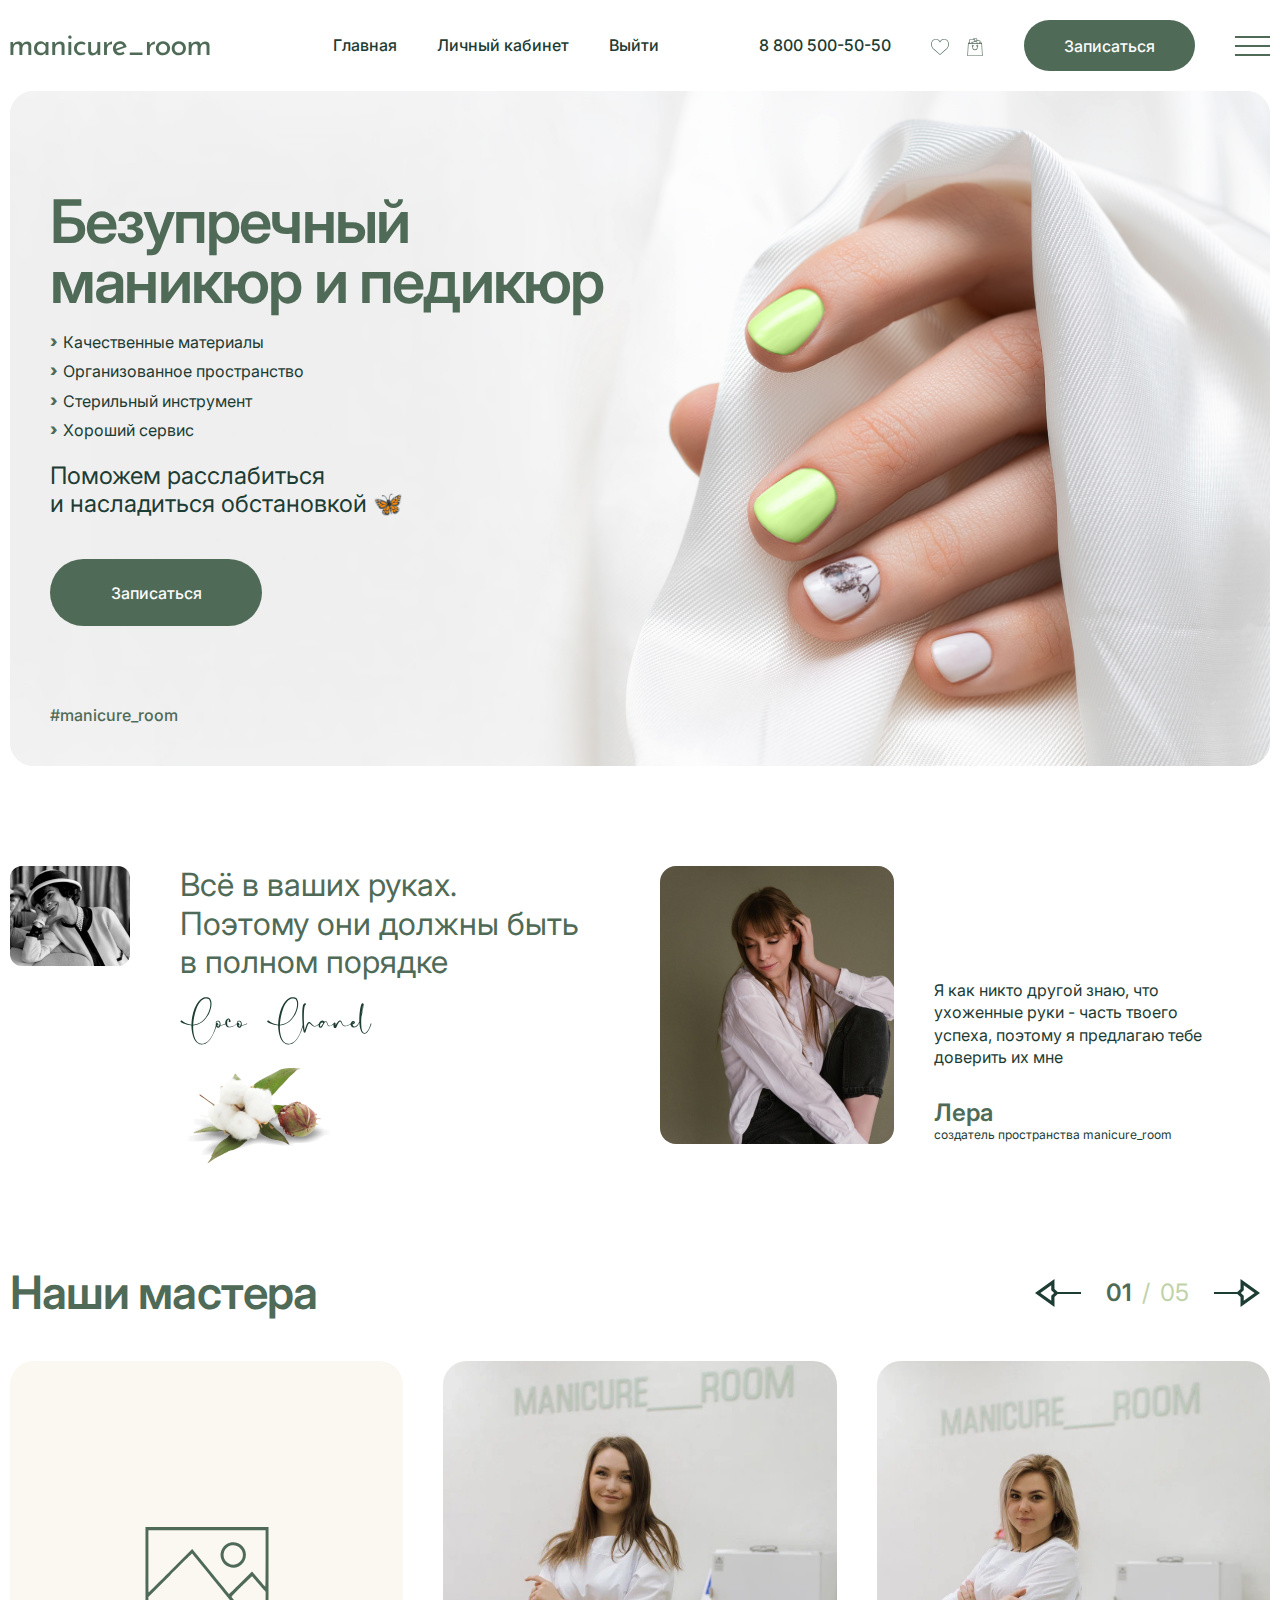
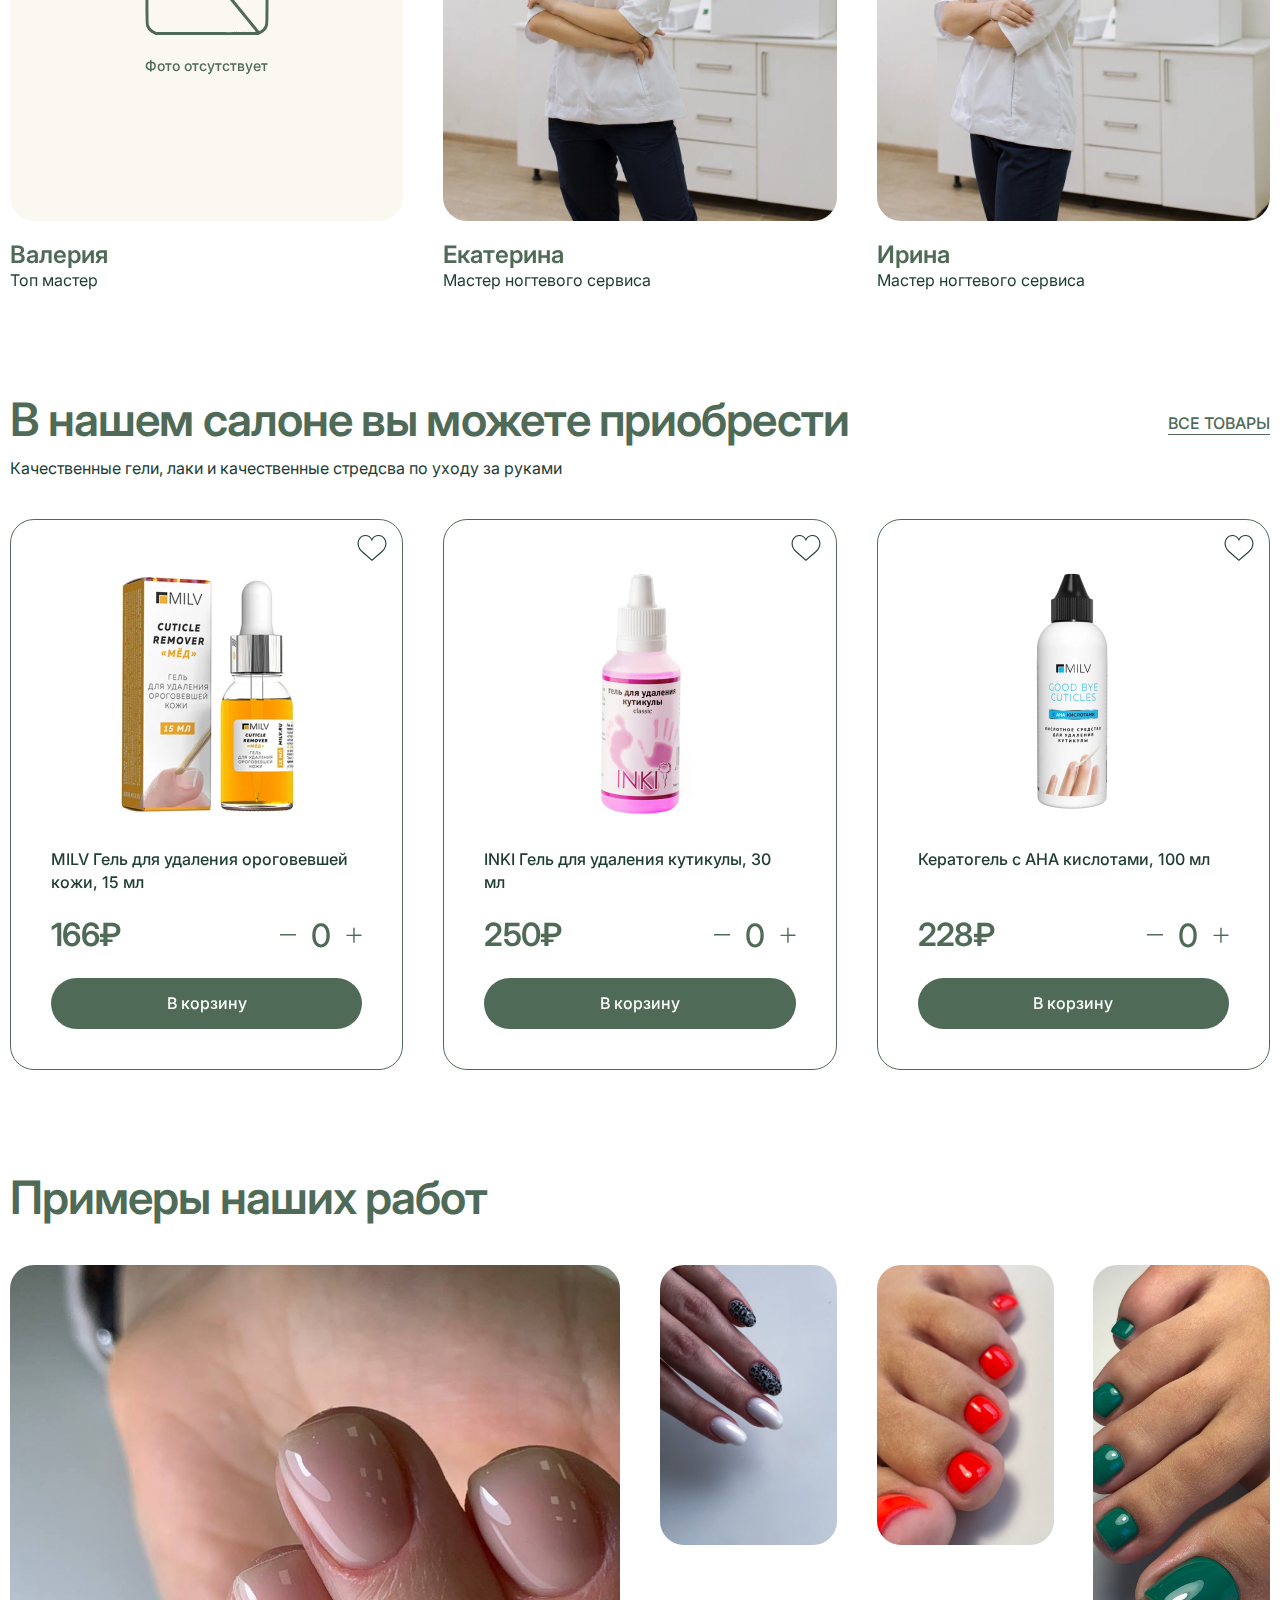
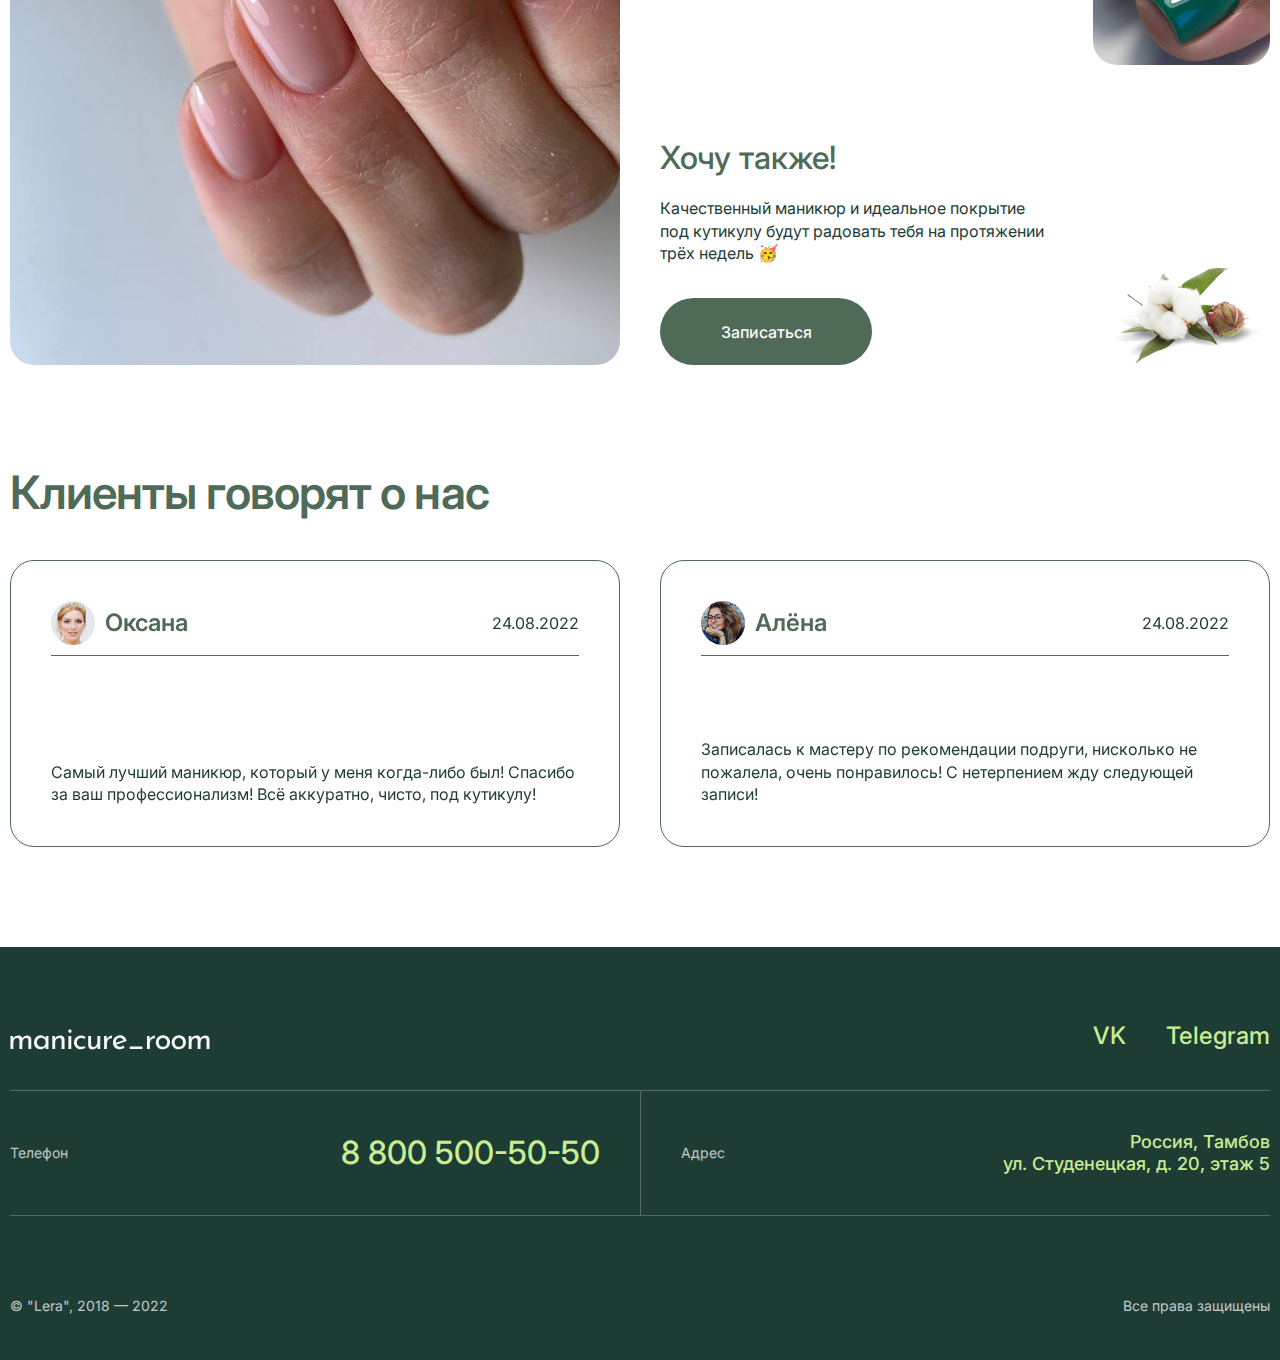
==== commit 96b87ec3: "upd: Update 21.12" ====
--- a/index.html
+++ b/index.html
@@ -245,8 +245,14 @@
 								<div class="swiper-wrapper">
 									<div class="swiper-slide">
 										<article class="our-masters__item">
-											<a href="services.html" class="our-masters__img">
+											<a href="services.html" class="our-masters__img photo-empty">
 												<img src="img/masters-01.jpeg" alt="Image">
+												<div class="c-img-plug">
+													<svg class="c-img-plug__icon">
+														<use xlink:href="img/sprite.svg#icon-picture-plug"></use>
+													</svg>
+													<span class="c-img-plug__title">Фото отсутствует</span>
+												</div>
 												<span class="our-masters__btn btn btn--white">Услуги и цены</span>
 											</a>
 											<h3 class="our-masters__title">Валерия</h3>
--- a/css/app.min.css
+++ b/css/app.min.css
@@ -1 +1 @@
-body{position:relative;overflow-x:hidden;font-family:"Inter",sans-serif;font-size:16px;line-height:1.4;color:#1d3c34}ul,ol,li{display:block;padding:0;margin:0;list-style:none}h1,h2,h3,h4,h5,h6{margin:0;font-weight:normal}p{margin:0}a{display:inline-block;color:#1d3c34;text-decoration:none;-webkit-transition:all .25s ease-in-out;-o-transition:all .25s ease-in-out;transition:all .25s ease-in-out}a:hover{text-decoration:none;color:#1d3c34}a:active{color:#1d3c34}input[type=number]{-moz-appearance:textfield}input[type=number]::-webkit-outer-spin-button,input[type=number]::-webkit-inner-spin-button{display:none;-webkit-appearance:none;appearance:none;margin:0}input:-webkit-autofill{-webkit-animation-name:autofill;-webkit-animation-fill-mode:both}input:-webkit-autofill,input:-webkit-autofill:hover,input:-webkit-autofill:focus,input:-webkit-autofill:active{-webkit-box-shadow:0 0 0 30px #fff inset !important;border-radius:8px}picture{display:block}img{max-width:100%}svg{-webkit-transition:all .25s ease-in-out;-o-transition:all .25s ease-in-out;transition:all .25s ease-in-out}section+section{margin-top:100px}@media screen and (max-width: 767px){section+section{margin-top:50px}}.scroll-disabled{overflow:hidden}.container{margin:0 auto;padding:0 10px;max-width:1380px;width:100%}.btn{display:-webkit-box;display:-ms-flexbox;display:flex;-webkit-box-align:center;-ms-flex-align:center;align-items:center;-webkit-box-pack:center;-ms-flex-pack:center;justify-content:center;padding:17.5px 40px;width:-webkit-fit-content;width:-moz-fit-content;width:fit-content;font-size:16px;font-weight:500;line-height:1;color:#fbfbfb;background:#4f6b57;border:none;border-radius:50px;-webkit-transition:all .25s ease-in-out;-o-transition:all .25s ease-in-out;transition:all .25s ease-in-out}.btn:focus{outline:none}.btn:hover{color:#fbfbfb}.btn--lg{padding:25.5px 50px}.btn--white{color:#4f6b57;background:#fff}@media screen and (hover: hover){.btn:hover{background:#c0d2a7}}.input-value{position:relative}.input-value::after{content:"₽";position:absolute;top:50%;right:20px;-webkit-transform:translateY(-50%);-ms-transform:translateY(-50%);transform:translateY(-50%)}.input-value__input{-webkit-appearance:none;-moz-appearance:none;appearance:none;display:block;padding:14.75px 40px 14.75px 20px;width:100%;font-size:16px;font-weight:normal;line-height:1;color:#1d3c34;background:rgba(0,0,0,0);border:1px solid #4f6b57;border-radius:6px}.input-value__input::-webkit-input-placeholder{color:#c0d2a7}.input-value__input::-moz-placeholder{color:#c0d2a7}.input-value__input:-ms-input-placeholder{color:#c0d2a7}.input-value__input::-ms-input-placeholder{color:#c0d2a7}.input-value__input::placeholder{color:#c0d2a7}.input-value__input:focus{outline:none}.default-select .ss-main{width:-webkit-fit-content;width:-moz-fit-content;width:fit-content}.default-select .ss-main .ss-single-selected{padding:0;width:100%;height:100%;font-size:16px;font-weight:normal;line-height:1;color:#1d3c34;background:rgba(0,0,0,0);border:none;border-radius:0}.default-select .ss-main .ss-single-selected .placeholder{line-height:1}.default-select .ss-main .ss-single-selected .ss-arrow{margin:0 0 0 10px}.default-select .ss-main .ss-single-selected .ss-arrow span{padding:0;margin:0;width:16px;height:16px;background-image:url(../img/sprite.svg#icon-caret);background-repeat:no-repeat;background-size:contain;background-position:center center;border:0;-webkit-transform:none;-ms-transform:none;transform:none;-webkit-transition:all .25s ease-in-out;-o-transition:all .25s ease-in-out;transition:all .25s ease-in-out}.default-select .ss-main .ss-single-selected .ss-arrow span.arrow-up{-webkit-transform:translateY(0) rotate(180deg);-ms-transform:translateY(0) rotate(180deg);transform:translateY(0) rotate(180deg);margin:0}.default-select .ss-main .ss-single-selected .ss-arrow span.arrow-down{-webkit-transform:rotate(0);-ms-transform:rotate(0);transform:rotate(0)}.default-select .ss-main .ss-single-selected.ss-open-below,.default-select .ss-main .ss-single-selected.ss-open-above{border-radius:6px}.default-select .ss-main .ss-single-selected.ss-open-below+*{margin-top:7px}.default-select .ss-main .ss-single-selected.ss-open-above+*{-webkit-transform:scale(1) translateY(-7px);-ms-transform:scale(1) translateY(-7px);transform:scale(1) translateY(-7px);border-radius:6px}.default-select .ss-content .ss-search{display:none}.default-select .ss-content{z-index:99 !important;margin:0;margin-left:-17px;min-width:-webkit-min-content;min-width:-moz-min-content;min-width:min-content;width:-webkit-max-content;width:-moz-max-content;width:max-content;color:#4f6b57;background:#fff;border:1px solid #4f6b57;border-radius:6px}@media screen and (max-width: 767px){.default-select .ss-content{margin-left:0}}.default-select .ss-content .ss-list{padding:5px 0;max-height:118px}.default-select .ss-content .ss-list .ss-option{padding:10px 15px;font-size:16px;font-weight:normal;line-height:1;color:#1d3c34;cursor:pointer;-webkit-transition:all .25s ease-in-out;-o-transition:all .25s ease-in-out;transition:all .25s ease-in-out}.default-select .ss-content .ss-list .ss-option.ss-disabled:not(.ss-option-selected){display:none}.default-select .ss-option:first-child.ss-disabled.ss-option-selected{display:none}.default-select .ss-content .ss-list .ss-option.ss-disabled{display:none}.default-select .ss-content .ss-list .ss-option:hover,.default-select .ss-content .ss-list .ss-option.ss-highlighted{color:#4f6b57;background:rgba(0,0,0,0)}.default-select .ss-arrow .arrow-down{width:auto;height:auto;background:none}.select-box{position:relative}.select-box__selected{display:-webkit-box;display:-ms-flexbox;display:flex;-webkit-box-align:center;-ms-flex-align:center;align-items:center;overflow:hidden;padding:28px 50px 28px 20px;width:100%;font-size:16px;font-weight:normal;line-height:1;color:#1d3c34;background:#c0d2a7;border-radius:6px;-webkit-box-ordinal-group:1;-ms-flex-order:0;order:0;cursor:pointer;-webkit-user-select:none;-moz-user-select:none;-ms-user-select:none;user-select:none}.select-box__selected::after{content:"";position:absolute;top:50%;right:20px;-webkit-transform:translateY(-50%);-ms-transform:translateY(-50%);transform:translateY(-50%);display:block;width:16px;height:16px;background-image:url(../img/sprite.svg#icon-caret);background-repeat:no-repeat;background-size:contain;background-position:center center;-webkit-transition:-webkit-transform .4s;transition:-webkit-transform .4s;-o-transition:transform .4s;transition:transform .4s;transition:transform .4s, -webkit-transform .4s}.select-box__selected--active::after{-webkit-transform:rotate(-180deg);-ms-transform:rotate(-180deg);transform:rotate(-180deg)}.select-box__value{display:block;margin-right:10px;padding:6px 2px;min-width:40px;text-align:center;color:#f7f7f7;background:#4f6b57;border-radius:50px}.select-box__container{position:absolute;top:84px;z-index:10;width:100%;padding:5px 0;visibility:hidden;opacity:0;background:#c0d2a7;border-radius:6px;-webkit-transition:all .25s ease;-o-transition:all .25s ease;transition:all .25s ease;pointer-events:none}.select-box__container--active{visibility:visible;opacity:1;pointer-events:all}.select-box__container--active .select-box__option{opacity:1;-webkit-transition:opacity .25s ease-in-out .05s,color .25s ease-in-out;-o-transition:opacity .25s ease-in-out .05s,color .25s ease-in-out;transition:opacity .25s ease-in-out .05s,color .25s ease-in-out}.select-box__wrap{max-height:258px;overflow-y:auto}.select-box__scroll{overflow:hidden}.select-box__option{padding:15px 20px;width:100%;min-width:-webkit-max-content;min-width:-moz-max-content;min-width:max-content;opacity:0;-webkit-transition:opacity .25s ease-in-out,color .25s ease-in-out;-o-transition:opacity .25s ease-in-out,color .25s ease-in-out;transition:opacity .25s ease-in-out,color .25s ease-in-out}@media screen and (hover: hover){.select-box__option:hover{color:#4f6b57}}.select-box__radio{display:none}.select-box__radio:checked+label{color:#1d3c34}.select-box__label{display:-webkit-box;display:-ms-flexbox;display:flex;-webkit-box-align:center;-ms-flex-align:center;align-items:center;margin:0;font-size:16px;font-weight:normal;cursor:pointer}@-webkit-keyframes autofill{to{color:inherit;background:rgba(0,0,0,0)}}@keyframes autofill{to{color:inherit;background:rgba(0,0,0,0)}}.c-controls{display:-webkit-box;display:-ms-flexbox;display:flex;-webkit-box-align:center;-ms-flex-align:center;align-items:center}.c-controls__item+.c-controls__item{margin-left:17px}.c-controls__elem{position:relative}.c-controls__icon{min-width:18px;width:18px;height:18px;color:#4f6b57}.c-controls__value{position:absolute;top:-7px;right:-7px;display:block;min-width:15px;width:15px;height:15px;font-size:11px;font-weight:normal;line-height:15px;text-align:center;color:#fbf8f2;background:#4f6b57;border-radius:50%}.c-socials{display:-webkit-box;display:-ms-flexbox;display:flex;-webkit-box-align:center;-ms-flex-align:center;align-items:center}.c-socials--dark .c-socials__link{color:#1d3c34}.c-socials--dark .c-socials__link:hover{color:#c8ed95}@media screen and (hover: hover){.c-socials--dark .c-socials__link:hover{color:#c0d2a7}}.c-socials__item+.c-socials__item{margin-left:40px}@media screen and (max-width: 767px){.c-socials__item+.c-socials__item{margin-left:25px}}.c-socials__link{display:block;font-size:24px;font-weight:500;line-height:1.2;color:#c8ed95}.c-socials__link:hover{color:#c8ed95}@media screen and (hover: hover){.c-socials__link:hover{color:#c0d2a7}}@media screen and (max-width: 767px){.c-accordeon{display:none}}.c-accordeon__item{padding-bottom:25px;border-bottom:1px solid #4f6b57;-webkit-transition:all .2s linear;-o-transition:all .2s linear;transition:all .2s linear}.c-accordeon__item.is--open .c-accordeon__trigger::after{-webkit-transform:rotate(135deg);-ms-transform:rotate(135deg);transform:rotate(135deg)}.c-accordeon__item.is--open .c-accordeon__img{min-width:270px;width:270px;height:270px}@media screen and (min-width: 768px)and (max-width: 1023px){.c-accordeon__item.is--open .c-accordeon__img{min-width:240px;width:240px;height:240px}}.c-accordeon__item.is--open .c-accordeon__group{padding-left:80px}@media screen and (min-width: 768px)and (max-width: 1023px){.c-accordeon__item.is--open .c-accordeon__group{padding-left:40px}}.c-accordeon__item.is--open .c-accordeon__inner{opacity:1;-webkit-transition:all .2s linear .2s;-o-transition:all .2s linear .2s;transition:all .2s linear .2s}.c-accordeon__item+.c-accordeon__item{margin-top:25px}@media screen and (max-width: 767px){.c-accordeon__item+.c-accordeon__item{margin-top:20px}}.c-accordeon__trigger{position:relative;display:-webkit-box;display:-ms-flexbox;display:flex;-webkit-box-align:start;-ms-flex-align:start;align-items:flex-start;padding:0;width:100%;text-align:left;color:#1d3c34;background:rgba(0,0,0,0);border:none;border-radius:0;-webkit-user-select:none;-moz-user-select:none;-ms-user-select:none;user-select:none;cursor:pointer}.c-accordeon__trigger::after{content:"";position:absolute;top:40px;right:0;display:block;min-width:24px;width:24px;height:24px;background-image:url(../img/sprite.svg#icon-plus);background-repeat:no-repeat;background-size:contain;background-position:center center;-webkit-transition:all .2s linear;-o-transition:all .2s linear;transition:all .2s linear}.c-accordeon__img{position:relative;overflow:hidden;min-width:106px;width:106px;height:106px;border-radius:24px;-webkit-transition:all .2s linear;-o-transition:all .2s linear;transition:all .2s linear}.c-accordeon__img img{display:block;width:100%;height:100%;-o-object-fit:cover;object-fit:cover}.c-accordeon__group{padding-top:25px;padding-left:244px;-webkit-transition:all .2s linear;-o-transition:all .2s linear;transition:all .2s linear}@media screen and (min-width: 768px)and (max-width: 1023px){.c-accordeon__group{padding-left:174px}}.c-accordeon__title{display:block;font-size:24px;font-weight:600;color:#4f6b57}.c-accordeon__help{display:block;font-size:16px;font-weight:normal}.c-accordeon__wrapper{display:none;padding-top:20px}.c-accordeon__inner{display:-webkit-box;display:-ms-flexbox;display:flex;-webkit-box-pack:justify;-ms-flex-pack:justify;justify-content:space-between;opacity:0;-webkit-transition:all .2s linear;-o-transition:all .2s linear;transition:all .2s linear}.c-accordeon__left{max-width:270px;min-width:270px;width:100%}@media screen and (min-width: 768px)and (max-width: 1023px){.c-accordeon__left{max-width:240px;min-width:240px}}.c-accordeon__btn{width:100%}.c-accordeon__right{padding-left:80px;width:100%}@media screen and (min-width: 768px)and (max-width: 1023px){.c-accordeon__right{padding-left:40px}}@media screen and (min-width: 768px){.c-selected{display:none}}.c-selected .ss-main{width:100%}.c-selected .ss-main .ss-single-selected{padding:30px 20px;width:100%;height:100%;font-size:24px;font-weight:600;line-height:1;color:#4f6b57;background:#c0d2a7;border:none;border-radius:6px}.c-selected .ss-main .ss-single-selected .placeholder{line-height:1}.c-selected .ss-main .ss-single-selected .ss-arrow{margin:0 0 0 20px}.c-selected .ss-main .ss-single-selected .ss-arrow span{padding:0;margin:0;width:16px;height:16px;background-image:url(../img/sprite.svg#icon-caret);background-repeat:no-repeat;background-size:contain;background-position:center center;border:0;-webkit-transform:none;-ms-transform:none;transform:none;-webkit-transition:all .25s ease-in-out;-o-transition:all .25s ease-in-out;transition:all .25s ease-in-out}.c-selected .ss-main .ss-single-selected .ss-arrow span.arrow-up{-webkit-transform:translateY(0) rotate(180deg);-ms-transform:translateY(0) rotate(180deg);transform:translateY(0) rotate(180deg);margin:0}.c-selected .ss-main .ss-single-selected .ss-arrow span.arrow-down{-webkit-transform:rotate(0);-ms-transform:rotate(0);transform:rotate(0)}.c-selected .ss-main .ss-single-selected.ss-open-below,.c-selected .ss-main .ss-single-selected.ss-open-above{border-radius:6px}.c-selected .ss-main .ss-single-selected.ss-open-below+*{margin-top:0}.c-selected .ss-main .ss-single-selected.ss-open-above+*{-webkit-transform:scale(1) translateY(-7px);-ms-transform:scale(1) translateY(-7px);transform:scale(1) translateY(-7px);border-radius:6px}.c-selected .ss-content .ss-search{display:none}.c-selected .ss-content{z-index:99 !important;margin:0;width:100%;color:#4f6b57;background:#c0d2a7;border:0;border-radius:6px}.c-selected .ss-content .ss-list{padding:0;max-height:174.38px}.c-selected .ss-content .ss-list .ss-option{padding:25px 20px;font-size:24px;font-weight:600;line-height:1;color:#4f6b57;cursor:pointer;-webkit-transition:all .25s ease-in-out;-o-transition:all .25s ease-in-out;transition:all .25s ease-in-out}.c-selected .ss-content .ss-list .ss-option.ss-disabled:not(.ss-option-selected){display:none}.c-selected .ss-option:first-child.ss-disabled.ss-option-selected{display:none}.c-selected .ss-content .ss-list .ss-option.ss-disabled{display:none}.c-selected .ss-content .ss-list .ss-option:hover,.c-selected .ss-content .ss-list .ss-option.ss-highlighted{color:#4f6b57}.c-selected .ss-arrow .arrow-down{width:auto;height:auto;background:none}.c-selected__controls{margin-bottom:25px}.c-selected__help{display:block;margin-bottom:10px;font-size:24px;font-weight:600;color:#4f6b57}.c-selected__wrapper{display:none}.c-selected__wrapper--active{display:block}.c-quote{position:relative;display:-webkit-box;display:-ms-flexbox;display:flex;-webkit-box-align:start;-ms-flex-align:start;align-items:flex-start}@media screen and (max-width: 767px){.c-quote{padding-bottom:10px}}.c-quote__img{overflow:hidden;margin-right:50px;max-width:120px;min-width:120px;height:100px;border-radius:12px}.c-quote__img img{display:block;width:100%;height:100%;-o-object-fit:cover;object-fit:cover}@media screen and (max-width: 767px){.c-quote__img{margin-right:25px}}.c-quote__quote{font-size:32px;font-weight:normal;line-height:1.2;color:#4f6b57}@media screen and (max-width: 767px){.c-quote__quote{font-size:24px}}.c-quote__signature{margin-top:5px;max-width:191px;min-width:191px;height:69px}.c-quote__signature img{display:block;width:100%;height:100%;-o-object-fit:cover;object-fit:cover}.c-quote__decor{display:block;margin-top:22px;min-width:156px;width:156px;height:98px}.c-quote__decor img{display:block;width:100%;height:100%;-o-object-fit:contain;object-fit:contain}@media screen and (max-width: 767px){.c-quote__decor{position:absolute;top:100px;left:0;min-width:96px;width:96px;height:60px}}.c-list__item{display:-webkit-box;display:-ms-flexbox;display:flex;-webkit-box-align:start;-ms-flex-align:start;align-items:flex-start;font-size:16px;font-weight:normal}.c-list__item::before{content:"›";display:block;margin-top:-1px;margin-right:5px;font-size:16px;font-weight:900;color:#4f6b57}.c-list__item+.c-list__item{margin-top:7px}.c-like{display:-webkit-box;display:-ms-flexbox;display:flex;-webkit-box-align:center;-ms-flex-align:center;align-items:center;-webkit-box-pack:center;-ms-flex-pack:center;justify-content:center;padding:0;min-width:30px;width:30px;height:26px;font-size:0;background:rgba(0,0,0,0);border:none;border-radius:0}.c-like:focus{outline:none}.c-like--filled .c-like__icon{color:#1d3c34}.c-like__icon{min-width:30px;width:30px;height:26px;color:#1d3c34}.c-quantity{position:relative;overflow:hidden;display:-webkit-box;display:-ms-flexbox;display:flex;-webkit-box-align:center;-ms-flex-align:center;align-items:center;width:-webkit-fit-content;width:-moz-fit-content;width:fit-content;text-align:center;border:none}.c-quantity__value{position:relative;z-index:1;display:block;-webkit-appearance:none;-moz-appearance:none;appearance:none;padding:0;max-width:40px;width:-webkit-fit-content;width:-moz-fit-content;width:fit-content;overflow:hidden;font-size:32px;font-weight:500;line-height:1;text-align:center;color:#4f6b57;background:rgba(0,0,0,0);border:none;border-radius:0;pointer-events:none;-webkit-transition:color .25s ease-in-out;-o-transition:color .25s ease-in-out;transition:color .25s ease-in-out}.c-quantity__value:focus{outline:none}.c-quantity__btn{position:relative;display:-webkit-box;display:-ms-flexbox;display:flex;-webkit-box-align:center;-ms-flex-align:center;align-items:center;-webkit-box-pack:center;-ms-flex-pack:center;justify-content:center;padding:0;width:16px;height:16px;background:rgba(0,0,0,0);border:none;border-radius:0;-webkit-transition:none;-o-transition:none;transition:none}.c-quantity__btn:focus{outline:none}.c-quantity__btn--minus{margin-right:5px}.c-quantity__btn--plus{margin-left:5px}.c-quantity__icon{display:block;width:16px;height:16px;color:#4f6b57}.c-ol{counter-reset:ol-list}.c-ol__item{display:-webkit-box;display:-ms-flexbox;display:flex;-webkit-box-align:start;-ms-flex-align:start;align-items:flex-start;font-size:16px;font-weight:normal;color:#1d3c34}.c-ol__item::before{counter-increment:ol-list;content:counter(ol-list) ".";display:block;margin-right:5px}.c-pagination{display:-webkit-box;display:-ms-flexbox;display:flex;-webkit-box-align:center;-ms-flex-align:center;align-items:center}.c-pagination__item--active .c-pagination__elem{color:#fff;background:#4f6b57}.c-pagination__item+.c-pagination__item{margin-left:5px}.c-pagination__elem{display:-webkit-box;display:-ms-flexbox;display:flex;-webkit-box-align:center;-ms-flex-align:center;align-items:center;padding:11px 14px;font-size:16px;font-weight:normal;line-height:1;color:#1d3c34;border:1px solid #4f6b57;border-radius:6px}@media screen and (hover: hover){.c-pagination__elem:hover{color:#fff;background:#4f6b57}.c-pagination__elem:hover .c-pagination__icon{color:#fff}}.c-pagination__icon{margin-left:8px;min-width:12px;width:12px;height:12px;color:#1d3c34}.header{position:fixed;top:0;right:0;left:0;z-index:900;width:100%;background:#fff}.header--inner .header__wrapper{border-bottom:1px solid #4f6b57}.header__wrapper{display:-webkit-box;display:-ms-flexbox;display:flex;-webkit-box-align:center;-ms-flex-align:center;align-items:center;-webkit-box-pack:justify;-ms-flex-pack:justify;justify-content:space-between;padding:20px 0}@media screen and (max-width: 1023px){.header__wrapper{padding:15px 0 20px}}.header__logotype{max-width:200px;width:100%;height:auto}.header__logotype img{display:block;width:100%;height:100%;-o-object-fit:contain;object-fit:contain}.header__nav{margin-left:auto}@media screen and (max-width: 1199px){.header__nav{display:none}}.header__group{display:-webkit-box;display:-ms-flexbox;display:flex;-webkit-box-align:center;-ms-flex-align:center;align-items:center;margin-left:100px}@media screen and (min-width: 1024px)and (max-width: 1199px){.header__group{margin-left:60px}}.header__phone{display:block;font-size:16px;font-weight:500}@media screen and (hover: hover){.header__phone:hover{color:#c0d2a7}}@media screen and (max-width: 1023px){.header__phone{display:none}}.header__controls{margin-left:40px}@media screen and (max-width: 1023px){.header__controls{margin-left:0}}.header__btn{margin-left:40px}@media screen and (max-width: 1023px){.header__btn{display:none}}.nav__list{display:-webkit-box;display:-ms-flexbox;display:flex;-webkit-box-align:center;-ms-flex-align:center;align-items:center}@media screen and (max-width: 1023px){.nav__list{-webkit-box-orient:vertical;-webkit-box-direction:normal;-ms-flex-direction:column;flex-direction:column}}.nav__submenu{display:none;margin-top:15px}.nav__dropdown .nav__link{position:relative}.nav__dropdown .nav__link::after{content:"";position:absolute;top:50%;right:-10px;-webkit-transform:translate(100%, -50%);-ms-transform:translate(100%, -50%);transform:translate(100%, -50%);display:block;margin-left:12px;min-width:12px;width:12px;height:12px;background-image:url(../img/sprite.svg#icon-caret);background-repeat:no-repeat;background-size:contain;background-position:center center;-webkit-transition:all .25s ease;-o-transition:all .25s ease;transition:all .25s ease}.nav__dropdown.is--open .nav__link::after{-webkit-transform:translate(100%, -50%) rotate(180deg);-ms-transform:translate(100%, -50%) rotate(180deg);transform:translate(100%, -50%) rotate(180deg)}@media screen and (min-width: 1024px){.nav__item{position:relative}.nav__item--active::before{content:"";position:absolute;top:-3px;left:50%;-webkit-transform:translate(-50%, -100%);-ms-transform:translate(-50%, -100%);transform:translate(-50%, -100%);display:block;width:1px;height:31px;background:#1d3c34}.nav__item--active::after{content:"";position:absolute;bottom:-3px;left:50%;-webkit-transform:translate(-50%, 100%);-ms-transform:translate(-50%, 100%);transform:translate(-50%, 100%);display:block;width:1px;height:31px;background:#1d3c34}}@media screen and (max-width: 1023px){.nav__item--active .nav__link{border-bottom:1px solid #1d3c34}}.nav__item+.nav__item{margin-left:40px}@media screen and (max-width: 1023px){.nav__item+.nav__item{margin-top:40px;margin-left:0}}.nav__subitem+.nav__subitem{margin-top:10px}.nav__link{display:block;width:-webkit-fit-content;width:-moz-fit-content;width:fit-content;font-size:16px;font-weight:500}@media screen and (hover: hover){.nav__link:hover{color:#c0d2a7}}.nav__sublink{display:block;width:-webkit-fit-content;width:-moz-fit-content;width:fit-content;font-size:15px;font-weight:500}@media screen and (hover: hover){.nav__sublink:hover{color:#c0d2a7}}.hamburger{position:relative;display:block;margin-left:40px;padding:0;min-width:35px;width:35px;height:30px;background:rgba(0,0,0,0);border:none;border-radius:0}.hamburger:focus{outline:none}.hamburger__inner{display:block;position:absolute;right:0;left:0;width:100%;height:2px;background:#4f6b57;-webkit-transition:all .25s ease-in-out;-o-transition:all .25s ease-in-out;transition:all .25s ease-in-out}.hamburger__inner:first-child{top:5.5px}.hamburger__inner:nth-child(2){top:14.5px}.hamburger__inner:last-child{top:23.5px}.mobile-menu{position:fixed;top:0;right:0;bottom:0;z-index:1010;-webkit-transform:translateX(104%);-ms-transform:translateX(104%);transform:translateX(104%);overflow:hidden;width:35%;height:100%;background:#fff;-webkit-transition:all .25s ease-in-out;-o-transition:all .25s ease-in-out;transition:all .25s ease-in-out}.mobile-menu--active{-webkit-transform:translateX(0);-ms-transform:translateX(0);transform:translateX(0)}.mobile-menu--active .mobile-menu__close,.mobile-menu--active .mobile-menu__wrapper{opacity:1;-webkit-transition:all .25s ease-in-out .25s;-o-transition:all .25s ease-in-out .25s;transition:all .25s ease-in-out .25s}@media screen and (min-width: 768px)and (max-width: 1023px){.mobile-menu{width:50%}}@media screen and (max-width: 767px){.mobile-menu{width:100%}}.mobile-menu__close{position:absolute;top:15px;right:10px;display:-webkit-box;display:-ms-flexbox;display:flex;-webkit-box-align:center;-ms-flex-align:center;align-items:center;-webkit-box-pack:center;-ms-flex-pack:center;justify-content:center;padding:0;min-width:35px;width:35px;height:30px;font-size:0;opacity:0;background:rgba(0,0,0,0);border:none;border-radius:0}.mobile-menu__close:focus{outline:none}.mobile-menu__close-icon{min-width:20px;width:20px;height:20px;color:#4f6b57}.mobile-menu__wrapper{display:-webkit-box;display:-ms-flexbox;display:flex;-webkit-box-orient:vertical;-webkit-box-direction:normal;-ms-flex-direction:column;flex-direction:column;-webkit-box-pack:justify;-ms-flex-pack:justify;justify-content:space-between;padding:50px 60px;height:100%;max-height:100vh;overflow-x:hidden;overflow-y:auto;opacity:0;-webkit-transition:opacity .25s ease-in-out;-o-transition:opacity .25s ease-in-out;transition:opacity .25s ease-in-out}.mobile-menu__nav{margin-top:auto;margin-bottom:auto}.mobile-menu__nav .nav__list{-webkit-box-orient:vertical;-webkit-box-direction:normal;-ms-flex-direction:column;flex-direction:column}.mobile-menu__nav .nav__item+.nav__item{margin-top:30px;margin-left:0}.mobile-menu__nav .nav__link,.mobile-menu__nav .nav__sublink{margin-right:auto;margin-left:auto;text-align:center}.mobile-menu__nav+.mobile-menu__group{margin-top:80px}.mobile-menu__phone{display:block;font-size:16px;font-weight:500;text-align:center}.mobile-menu__btn{margin-top:20px;width:100%}.mobile-menu-overlay{position:fixed;top:0;right:0;bottom:0;left:0;z-index:1000;display:block;visibility:hidden;width:100%;height:100%;opacity:0;background:rgba(38,38,38,.65);pointer-events:none;-webkit-transition:all .25s ease-in-out;-o-transition:all .25s ease-in-out;transition:all .25s ease-in-out}.mobile-menu-overlay--active{visibility:visible;opacity:1;pointer-events:all}@media screen and (max-width: 767px){.mobile-menu-overlay{display:none}}.breadcrumb{margin-bottom:30px}.breadcrumb__list{display:-webkit-box;display:-ms-flexbox;display:flex;-webkit-box-align:start;-ms-flex-align:start;align-items:flex-start}.breadcrumb__item{display:-webkit-box;display:-ms-flexbox;display:flex;-webkit-box-align:start;-ms-flex-align:start;align-items:flex-start}.breadcrumb__item+.breadcrumb__item::before{content:"";display:block;margin:9px 10px 0;width:10px;height:1px;background:#4f6b57}.breadcrumb__icon{margin-right:10px;min-width:13px;width:13px;height:13px;color:#4f6b57}.breadcrumb__link{display:-webkit-box;display:-ms-flexbox;display:flex;-webkit-box-align:center;-ms-flex-align:center;align-items:center;font-size:14px;font-weight:normal;color:#4f6b57}.breadcrumb__link:hover{color:#4f6b57}@media screen and (hover: hover){.breadcrumb__link:hover{color:#c0d2a7}.breadcrumb__link:hover .breadcrumb__icon{color:#c0d2a7}}.tabs__list{display:-webkit-box;display:-ms-flexbox;display:flex;-webkit-box-align:center;-ms-flex-align:center;align-items:center;margin-bottom:40px}@media screen and (max-width: 767px){.tabs__list{-webkit-box-orient:vertical;-webkit-box-direction:normal;-ms-flex-direction:column;flex-direction:column;-webkit-box-align:start;-ms-flex-align:start;align-items:flex-start}}.tabs__item--active .tabs__tab{color:#4f6b57;border-bottom:2px solid #4f6b57}.tabs__item+.tabs__item{margin-left:40px}@media screen and (max-width: 767px){.tabs__item+.tabs__item{margin-top:25px;margin-left:0}}.tabs__tab{display:block;padding:0;font-size:46px;font-weight:600;letter-spacing:-0.02em;color:#c0d2a7;background:rgba(0,0,0,0);border:none;border-bottom:2px solid rgba(0,0,0,0);-webkit-transition:all .25s ease-in-out;-o-transition:all .25s ease-in-out;transition:all .25s ease-in-out}.tabs__tab:focus{outline:none}@media screen and (hover: hover){.tabs__tab:hover{color:#4f6b57}}.tabs__wrapper{display:none}.tabs__wrapper--active{display:block}.footer{-webkit-box-flex:0;-ms-flex:0 0 auto;flex:0 0 auto;margin-top:100px;color:#f7f7f7;background:#1d3c34}@media screen and (max-width: 767px){.footer{margin-top:50px}}.footer__wrapper{display:-webkit-box;display:-ms-flexbox;display:flex;-webkit-box-align:center;-ms-flex-align:center;align-items:center;-webkit-box-pack:justify;-ms-flex-pack:justify;justify-content:space-between}.footer__wrapper--top{-webkit-box-align:end;-ms-flex-align:end;align-items:flex-end;padding:75px 0 40px}.footer__wrapper--bottom{padding:80px 0 45px}@media screen and (max-width: 767px){.footer__wrapper--top{-webkit-box-orient:vertical;-webkit-box-direction:normal;-ms-flex-direction:column;flex-direction:column;-webkit-box-align:start;-ms-flex-align:start;align-items:flex-start;padding:50px 0 30px}.footer__wrapper--main{-webkit-box-orient:vertical;-webkit-box-direction:normal;-ms-flex-direction:column;flex-direction:column;padding:25px 0}.footer__wrapper--bottom{padding:25px 0}}.footer__wrapper+.footer__wrapper{border-top:1px solid rgba(247,247,247,.25)}@media screen and (min-width: 1024px){.footer__block{display:-webkit-box;display:-ms-flexbox;display:flex;-webkit-box-align:center;-ms-flex-align:center;align-items:center;-webkit-box-pack:justify;-ms-flex-pack:justify;justify-content:space-between}}@media screen and (min-width: 768px){.footer__block{padding-top:40px;padding-bottom:40px;width:50%}.footer__block:first-child{padding-right:40px}.footer__block:last-child{padding-left:40px}}@media screen and (max-width: 767px){.footer__block{width:100%}}@media screen and (min-width: 768px){.footer__block+.footer__block{border-left:1px solid rgba(247,247,247,.25)}}@media screen and (max-width: 767px){.footer__block+.footer__block{margin-top:25px}}.footer__logotype{max-width:200px;width:100%;height:auto}.footer__logotype img{display:block;width:100%;height:100%;-o-object-fit:contain;object-fit:contain}@media screen and (max-width: 767px){.footer__logotype{margin-bottom:25px}}.footer__help{display:block;font-size:14px;font-weight:normal;opacity:.75}.footer__number{display:block;font-size:32px;font-weight:500;line-height:1.2;text-align:right;color:#c8ed95}.footer__number:hover{color:#c8ed95}@media screen and (hover: hover){.footer__number:hover{color:#c0d2a7}}@media screen and (max-width: 1023px){.footer__number{margin-top:5px;text-align:left}}.footer__address{display:block;margin:0;font-size:18px;font-weight:500;line-height:1.2;text-align:right;color:#c8ed95}@media screen and (max-width: 1023px){.footer__address{margin-top:5px;text-align:left}}.footer__copyright{font-size:14px;font-weight:normal;opacity:.75}.wrapper{display:-webkit-box;display:-ms-flexbox;display:flex;-webkit-box-orient:vertical;-webkit-box-direction:normal;-ms-flex-direction:column;flex-direction:column;min-height:100vh;padding-top:140px}.wrapper--main{padding-top:90px}@media screen and (max-width: 1023px){.wrapper{padding-top:106px}.wrapper--main{padding-top:65px}}.wrapper__content{-webkit-box-flex:1;-ms-flex:1 1 100%;flex:1 1 100%}.section-heading{display:-webkit-box;display:-ms-flexbox;display:flex;-webkit-box-align:start;-ms-flex-align:start;align-items:flex-start;-webkit-box-pack:justify;-ms-flex-pack:justify;justify-content:space-between;margin-bottom:40px}@media screen and (max-width: 767px){.section-heading{-webkit-box-orient:vertical;-webkit-box-direction:normal;-ms-flex-direction:column;flex-direction:column;margin-bottom:30px}}.section-heading__title{font-size:46px;font-weight:600;letter-spacing:-0.02em;color:#4f6b57}.section-heading__description{margin-top:10px;font-size:16px;font-weight:normal}.section-heading__link{display:block;margin-top:20px;margin-left:40px;font-size:16px;font-weight:500;white-space:nowrap;text-transform:uppercase;color:#4f6b57;border-bottom:1px solid #4f6b57}.section-heading__link:hover{color:#4f6b57}@media screen and (hover: hover){.section-heading__link:hover{color:#c0d2a7;border-bottom:1px solid #c0d2a7}}@media screen and (max-width: 767px){.section-heading__link{display:none}}.main__wrapper{position:relative;z-index:1;padding:100px 40px 140px;overflow:hidden;background:#efefef;border-radius:24px}@media screen and (max-width: 1023px){.main__wrapper{background:#f0f0f0}}@media screen and (min-width: 768px)and (max-width: 1023px){.main__wrapper{padding:80px 40px 380px}}@media screen and (max-width: 767px){.main__wrapper{padding:48px 20px 240px}}.main__body{position:relative;z-index:1}.main__title{font-size:60px;font-weight:600;line-height:1;letter-spacing:-0.03em;color:#4f6b57}@media screen and (max-width: 767px){.main__title{font-size:46px;line-height:1.1;letter-spacing:-0.02em}}@media screen and (max-width: 359px){.main__title{font-size:36px}}.main__list{margin-top:20px}@media screen and (max-width: 767px){.main__list{margin-top:25px}}.main__subtitle{margin-top:20px;font-size:24px;font-weight:normal;line-height:1.2}.main__btn{margin-top:40px;min-width:212px}.main__hashtag{position:absolute;left:40px;bottom:40px;z-index:1;display:block;font-size:16px;font-weight:500;color:#4f6b57}@media screen and (max-width: 767px){.main__hashtag{left:20px;bottom:20px}}.main__img{position:absolute;top:0;right:0;bottom:0;z-index:-1;width:100%;height:100%}.main__img img{display:block;width:100%;height:100%;-o-object-fit:cover;object-fit:cover}@media screen and (max-width: 1023px){.main__img img{-o-object-position:bottom center;object-position:bottom center}}.about__wrapper{display:-webkit-box;display:-ms-flexbox;display:flex;-webkit-box-pack:justify;-ms-flex-pack:justify;justify-content:space-between}@media screen and (min-width: 1440px){.about__wrapper{padding-right:108px}}@media screen and (max-width: 767px){.about__wrapper{-webkit-box-orient:vertical;-webkit-box-direction:normal;-ms-flex-direction:column;flex-direction:column}}.about__left,.about__right{width:calc(50% - 20px)}@media screen and (max-width: 767px){.about__left,.about__right{width:100%}}.about__right{margin-left:40px}@media screen and (max-width: 767px){.about__right{margin-top:30px;margin-left:0}}@media screen and (min-width: 768px)and (max-width: 1023px){.about__quote{-webkit-box-orient:vertical;-webkit-box-direction:normal;-ms-flex-direction:column;flex-direction:column}.about__quote .c-quote__img{margin-bottom:50px}}.about__img{overflow:hidden;min-width:234px;width:234px;height:278px;background-color:#fbfbfb;border-radius:16px}.about__img img{display:block;width:100%;height:100%;-o-object-fit:cover;object-fit:cover}@media screen and (max-width: 1199px){.about__img{min-width:100%;width:100%}}.about__block{display:-webkit-box;display:-ms-flexbox;display:flex}@media screen and (max-width: 1199px){.about__block{-webkit-box-orient:vertical;-webkit-box-direction:normal;-ms-flex-direction:column;flex-direction:column}}.about__body{display:-webkit-box;display:-ms-flexbox;display:flex;-webkit-box-orient:vertical;-webkit-box-direction:normal;-ms-flex-direction:column;flex-direction:column;-webkit-box-pack:end;-ms-flex-pack:end;justify-content:flex-end;margin-left:40px}@media screen and (max-width: 1199px){.about__body{margin-top:25px;margin-left:0}}.about__description{max-width:278px;width:100%;font-size:16px;font-weight:normal}@media screen and (max-width: 1199px){.about__description{max-width:100%}}.about__description+.about__title{margin-top:30px}@media screen and (max-width: 1199px){.about__description+.about__title{margin-top:20px}}.about__title{font-size:24px;font-weight:600;color:#4f6b57}.about__position{display:block;font-size:12px;font-weight:normal}.gallery{overflow:hidden}.gallery__wrapper{display:-ms-grid;display:grid;-ms-grid-columns:(1fr)[6];grid-template-columns:repeat(6, 1fr);grid-gap:40px}@media screen and (max-width: 1199px){.gallery__wrapper{grid-gap:20px}}@media screen and (max-width: 1023px){.gallery__wrapper{-ms-grid-columns:(1fr)[2];grid-template-columns:repeat(2, 1fr)}}@media screen and (min-width: 1024px){.gallery__item:first-child{-ms-grid-column:1;grid-column-start:1;-ms-grid-column-span:3;grid-column-end:4;-ms-grid-row:1;grid-row-start:1;-ms-grid-row-span:2;grid-row-end:3}.gallery__item:first-child .gallery__img{height:700px}.gallery__item:nth-child(2) .gallery__img{height:280px}.gallery__item:nth-child(3) .gallery__img{height:280px}.gallery__item:nth-child(4) .gallery__img{height:400px}.gallery__item:last-child{-ms-grid-column:4;grid-column-start:4;-ms-grid-column-span:2;grid-column-end:6;-ms-grid-row:2;grid-row-start:2;-ms-grid-row-span:1;grid-row-end:3}}@media screen and (max-width: 1023px){.gallery__item:last-child{-ms-grid-column:1;grid-column-start:1;-ms-grid-column-span:2;grid-column-end:3}}.gallery__img{overflow:hidden;display:block;width:100%;height:100%;border-radius:24px;will-change:transform}.gallery__img img{display:block;width:100%;height:100%;-o-object-fit:cover;object-fit:cover;-webkit-transition:all .25s ease-in-out;-o-transition:all .25s ease-in-out;transition:all .25s ease-in-out}@media screen and (hover: hover){.gallery__img:hover img{-webkit-transform:scale(1.2);-ms-transform:scale(1.2);transform:scale(1.2);-webkit-transition:all 6s linear;-o-transition:all 6s linear;transition:all 6s linear}}@media screen and (min-width: 768px)and (max-width: 1023px){.gallery__img{height:400px}}@media screen and (min-width: 576px)and (max-width: 767px){.gallery__img{height:320px}}@media screen and (max-width: 575px){.gallery__img{height:240px}}.gallery__body{position:relative;display:-webkit-box;display:-ms-flexbox;display:flex;-webkit-box-orient:vertical;-webkit-box-direction:normal;-ms-flex-direction:column;flex-direction:column;height:100%}.gallery__body::after{content:"";position:absolute;right:-14%;bottom:0;-webkit-transform:translateX(100%);-ms-transform:translateX(100%);transform:translateX(100%);display:block;min-width:156px;width:156px;height:98px;background-image:url(../img/decor-flower.png);background-repeat:no-repeat;background-size:contain;background-position:center center}@media screen and (min-width: 1024px)and (max-width: 1199px){.gallery__body::after{right:-6%}}@media screen and (max-width: 1023px){.gallery__body::after{right:0;-webkit-transform:none;-ms-transform:none;transform:none;min-width:127px;width:127px;height:80px}}@media screen and (min-width: 768px)and (max-width: 1023px){.gallery__body{max-width:75%}}@media screen and (max-width: 359px){.gallery__body::after{display:none}}.gallery__title{font-size:32px;font-weight:500;color:#4f6b57}.gallery__description{margin-top:20px;font-size:16px;font-weight:normal}@media screen and (max-width: 1023px){.gallery__description{margin-top:15px}}.gallery__btn{margin-top:40px;margin-top:auto;min-width:212px}@media screen and (max-width: 1023px){.gallery__btn{margin-top:25px}}.reviews__slider .swiper-pagination{display:-webkit-box;display:-ms-flexbox;display:flex;-webkit-box-align:center;-ms-flex-align:center;align-items:center;margin-top:25px}@media screen and (min-width: 768px){.reviews__slider .swiper-pagination{display:none}}.reviews__slider .swiper-pagination-bullet{display:block;min-width:8px;width:8px;height:8px;background:#c0d2a7;border-radius:50%;-webkit-transition:background .25s ease-in-out;-o-transition:background .25s ease-in-out;transition:background .25s ease-in-out}.reviews__slider .swiper-pagination-bullet+.swiper-pagination-bullet{margin-left:4px}.reviews__slider .swiper-pagination-bullet-active{background:#1d3c34}.reviews__item{display:-webkit-box;display:-ms-flexbox;display:flex;-webkit-box-orient:vertical;-webkit-box-direction:normal;-ms-flex-direction:column;flex-direction:column;-webkit-box-pack:justify;-ms-flex-pack:justify;justify-content:space-between;padding:40px;height:var(--heightReviewsSlides);border:1px solid #4f6b57;border-radius:24px;-webkit-transition:background .25s ease-in-out;-o-transition:background .25s ease-in-out;transition:background .25s ease-in-out}@media screen and (hover: hover){.reviews__item:hover{background:#4f6b57}.reviews__item:hover .reviews__top{border-bottom:1px solid #7b9282}.reviews__item:hover .reviews__title{color:#c8ed95}.reviews__item:hover .reviews__date{color:#c8ed95}.reviews__item:hover .reviews__description{color:#fff}}@media screen and (max-width: 1023px){.reviews__item{padding:20px}}.reviews__top{display:-webkit-box;display:-ms-flexbox;display:flex;-webkit-box-align:center;-ms-flex-align:center;align-items:center;-webkit-box-pack:justify;-ms-flex-pack:justify;justify-content:space-between;padding-bottom:10px;width:100%;border-bottom:1px solid #4f6b57;-webkit-transition:border .25s ease-in-out;-o-transition:border .25s ease-in-out;transition:border .25s ease-in-out}.reviews__group{display:-webkit-box;display:-ms-flexbox;display:flex;-webkit-box-align:center;-ms-flex-align:center;align-items:center}.reviews__img{margin-right:10px;min-width:44px;width:44px;height:44px;background:#fbfbfb;border-radius:50px}.reviews__img img{display:block;width:100%;height:100%;-o-object-fit:cover;object-fit:cover}.reviews__title{font-size:24px;font-weight:600;color:#4f6b57;-webkit-transition:color .25s ease-in-out;-o-transition:color .25s ease-in-out;transition:color .25s ease-in-out}.reviews__date{display:block;margin-left:20px;font-size:16px;font-weight:normal;-webkit-transition:color .25s ease-in-out;-o-transition:color .25s ease-in-out;transition:color .25s ease-in-out}.reviews__body{padding-top:15px}.reviews__description{font-size:16px;font-weight:normal;-webkit-transition:color .25s ease-in-out;-o-transition:color .25s ease-in-out;transition:color .25s ease-in-out}.our-masters__slider .swiper-button-prev,.our-masters__slider .swiper-button-next{display:-webkit-box;display:-ms-flexbox;display:flex;-webkit-box-align:center;-ms-flex-align:center;align-items:center;-webkit-box-pack:center;-ms-flex-pack:center;justify-content:center;padding:0;min-width:66px;width:66px;height:48px;font-size:0;background:rgba(0,0,0,0);border:none;border-radius:0}.our-masters__slider .swiper-button-prev:focus,.our-masters__slider .swiper-button-next:focus{outline:none}@media screen and (hover: hover){.our-masters__slider .swiper-button-prev:not(.swiper-button-disabled):hover .swiper-button-icon,.our-masters__slider .swiper-button-next:not(.swiper-button-disabled):hover .swiper-button-icon{color:#c8ed95}}.our-masters__slider .swiper-button-disabled .swiper-button-icon{color:#c0d2a7}.our-masters__slider .swiper-button-icon{min-width:46px;width:46px;height:28px;color:#1d3c34}.our-masters__slider .swiper-pagination{display:-webkit-box;display:-ms-flexbox;display:flex;-webkit-box-align:center;-ms-flex-align:center;align-items:center;margin-top:25px}@media screen and (min-width: 768px){.our-masters__slider .swiper-pagination{display:none}}.our-masters__slider .swiper-pagination-bullet{display:block;min-width:8px;width:8px;height:8px;background:#c0d2a7;border-radius:50%;-webkit-transition:background .25s ease-in-out;-o-transition:background .25s ease-in-out;transition:background .25s ease-in-out}.our-masters__slider .swiper-pagination-bullet+.swiper-pagination-bullet{margin-left:4px}.our-masters__slider .swiper-pagination-bullet-active{background:#1d3c34}.our-masters__controls{display:-webkit-box;display:-ms-flexbox;display:flex;-webkit-box-align:center;-ms-flex-align:center;align-items:center;padding-top:3.5px}@media screen and (max-width: 767px){.our-masters__controls{display:none}}.our-masters__counter{display:-webkit-box;display:-ms-flexbox;display:flex;-webkit-box-align:center;-ms-flex-align:center;align-items:center;margin:0 15px}.our-masters__count{display:block;font-size:24px;font-weight:normal;color:#c0d2a7}.our-masters__count--current{font-weight:600;color:#4f6b57}.our-masters__count+.our-masters__count::before{content:"/";margin:0 10px}.our-masters__img{position:relative;display:block;overflow:hidden;width:100%;height:460px;border-radius:24px}.our-masters__img img{display:block;width:100%;height:100%;-o-object-fit:cover;object-fit:cover}.our-masters__img::before{content:"";position:absolute;top:0;right:0;bottom:0;left:0;display:block;width:100%;height:100%;opacity:0;background:-webkit-gradient(linear, left top, left bottom, from(rgba(79, 107, 87, 0.5)), color-stop(80.01%, #4F6B57));background:-o-linear-gradient(top, rgba(79, 107, 87, 0.5) 0%, #4F6B57 80.01%);background:linear-gradient(180deg, rgba(79, 107, 87, 0.5) 0%, #4F6B57 80.01%);-webkit-transition:opacity .25s ease-in-out;-o-transition:opacity .25s ease-in-out;transition:opacity .25s ease-in-out}@media screen and (hover: hover){.our-masters__img:hover::before{opacity:1}.our-masters__img:hover .our-masters__btn{bottom:30px;-webkit-transform:translateY(0);-ms-transform:translateY(0);transform:translateY(0)}}.our-masters__btn{position:absolute;right:30px;bottom:0;left:30px;-webkit-transform:translateY(104%);-ms-transform:translateY(104%);transform:translateY(104%);width:calc(100% - 60px);pointer-events:none}.our-masters__title{margin-top:20px;font-size:24px;font-weight:600;color:#4f6b57}.our-masters__position{display:block;font-size:16px;font-weight:normal}.masters__img{position:relative;display:block;overflow:hidden;width:100%;border-radius:24px}.masters__img::before{content:"";display:block;padding-top:100%}.masters__img img{position:absolute;top:0;right:0;bottom:0;left:0;display:block;width:100%;height:100%;-o-object-fit:cover;object-fit:cover}.masters__img+.masters__wrap{margin-top:20px}.masters__wrap+.masters__wrap{margin-top:50px}.masters__status{position:absolute;top:20px;left:20px;display:block;padding:11px 14.5px;font-size:14px;font-weight:normal;line-height:1;color:#1d3c34;background:#f7f7f7;border-radius:50px}.masters__title{margin-bottom:20px;font-size:24px;font-weight:600;color:#4f6b57}.masters__wrapper{border-top:1px solid #c0d2a7}.masters__item{display:-webkit-box;display:-ms-flexbox;display:flex;-webkit-box-align:start;-ms-flex-align:start;align-items:flex-start;-webkit-box-pack:justify;-ms-flex-pack:justify;justify-content:space-between;padding:20px 0;border-bottom:1px solid #c0d2a7}.masters__elem{display:block;font-size:16px;font-weight:normal;color:#1d3c34}.masters__elem+.masters__elem{margin-left:30px;white-space:nowrap}.masters__btn{margin-top:25px;min-width:270px}.products__slider .swiper-controls{display:-webkit-box;display:-ms-flexbox;display:flex;-webkit-box-align:center;-ms-flex-align:center;align-items:center;-webkit-box-pack:justify;-ms-flex-pack:justify;justify-content:space-between;margin-top:20px}@media screen and (min-width: 768px){.products__slider .swiper-controls{display:none}}.products__slider .swiper-pagination{display:-webkit-box;display:-ms-flexbox;display:flex;-webkit-box-align:center;-ms-flex-align:center;align-items:center}.products__slider .swiper-pagination-bullet{display:block;min-width:8px;width:8px;height:8px;background:#c0d2a7;border-radius:50%;-webkit-transition:background .25s ease-in-out;-o-transition:background .25s ease-in-out;transition:background .25s ease-in-out}.products__slider .swiper-pagination-bullet+.swiper-pagination-bullet{margin-left:4px}.products__slider .swiper-pagination-bullet-active{background:#1d3c34}.products__item{position:relative;overflow:hidden;padding:50px 40px 40px;border:1px solid #4f6b57;border-radius:24px;-webkit-transition:background .25s ease-in-out;-o-transition:background .25s ease-in-out;transition:background .25s ease-in-out}@media screen and (hover: hover){.products__item:hover{background:#4f6b57}.products__item:hover .products__name{color:#fff}.products__item:hover .products__price{color:#fff}.products__item:hover .products__price--old{color:#c0d2a7}.products__item:hover .products__btn{color:#1d3c34;background:#c8ed95}.products__item:hover .c-like__icon{color:#c8ed95}.products__item:hover .c-quantity__value{color:#f7f7f7}.products__item:hover .c-quantity__icon{color:#f7f7f7}}@media screen and (max-width: 767px){.products__item{padding:20px}}.products__top{position:absolute;top:15px;right:15px;left:15px;display:-webkit-box;display:-ms-flexbox;display:flex;-webkit-box-align:center;-ms-flex-align:center;align-items:center;-webkit-box-pack:justify;-ms-flex-pack:justify;justify-content:space-between;width:calc(100% - 30px)}.products__discount{display:block;padding:5px 12px;width:-webkit-fit-content;width:-moz-fit-content;width:fit-content;font-size:16px;font-weight:500;line-height:1;color:#fff;background:#1d3c34;border-radius:30px}.products__like{margin-left:auto}.products__img{display:block;width:100%;height:248px}.products__img img{display:block;width:100%;height:100%;-o-object-fit:contain;object-fit:contain}.products__name{display:-webkit-box;display:-moz-box;display:-webkit-box;box-orient:vertical;overflow:hidden;padding-top:30px;min-height:74.8px;font-size:16px;font-weight:500;-o-text-overflow:ellipsis;text-overflow:ellipsis;-webkit-line-clamp:2;-webkit-box-orient:vertical;line-clamp:2;-webkit-transition:color .25s ease-in-out;-o-transition:color .25s ease-in-out;transition:color .25s ease-in-out}.products__inner{display:-webkit-box;display:-ms-flexbox;display:flex;-webkit-box-align:center;-ms-flex-align:center;align-items:center;-webkit-box-pack:justify;-ms-flex-pack:justify;justify-content:space-between;margin-top:20px}.products__prices{display:-webkit-box;display:-ms-flexbox;display:flex;-webkit-box-align:end;-ms-flex-align:end;align-items:flex-end}.products__price{display:block;letter-spacing:-0.02em;-webkit-transition:color .25s ease-in-out;-o-transition:color .25s ease-in-out;transition:color .25s ease-in-out}.products__price--new{font-size:32px;font-weight:600;color:#4f6b57}.products__price--old{margin-left:5px;padding-bottom:6px;font-size:18px;font-weight:normal;text-decoration:line-through;color:#c0d2a7}.products__btn{margin-top:20px;width:100%}.products__more{display:block;margin-left:20px;font-size:16px;font-weight:500;white-space:nowrap;text-transform:uppercase;color:#4f6b57;border-bottom:1px solid #4f6b57}.products__more:hover{color:#4f6b57}@media screen and (hover: hover){.products__more:hover{color:#c0d2a7;border-bottom:1px solid #c0d2a7}}.product__wrapper{display:-webkit-box;display:-ms-flexbox;display:flex;-webkit-box-align:start;-ms-flex-align:start;align-items:flex-start;-webkit-box-pack:justify;-ms-flex-pack:justify;justify-content:space-between}@media screen and (max-width: 1023px){.product__wrapper{-webkit-box-orient:vertical;-webkit-box-direction:normal;-ms-flex-direction:column;flex-direction:column}}.product__left{position:relative;display:-webkit-box;display:-ms-flexbox;display:flex;-webkit-box-align:center;-ms-flex-align:center;align-items:center;-webkit-box-pack:center;-ms-flex-pack:center;justify-content:center;width:calc(50% - 20px);padding:75px;border:1px solid #4f6b57;border-radius:24px}@media screen and (min-width: 1024px)and (max-width: 1199px){.product__left{padding:50px}}@media screen and (max-width: 1023px){.product__left{width:100%}}@media screen and (max-width: 767px){.product__left{padding:34px 14px 14px}}.product__img{min-width:406px;width:406px;height:510px}.product__img img{display:block;width:100%;height:100%;-o-object-fit:cover;object-fit:cover}@media screen and (min-width: 1024px)and (max-width: 1199px){.product__img{min-width:376px;width:376px;height:410px}}@media screen and (min-width: 360px)and (max-width: 767px){.product__img{min-width:300px;width:300px;height:376px}}@media screen and (max-width: 359px){.product__img{min-width:220px;width:220px;height:306px}}.product__top{position:absolute;top:20px;right:20px;left:20px;display:-webkit-box;display:-ms-flexbox;display:flex;-webkit-box-align:center;-ms-flex-align:center;align-items:center;-webkit-box-pack:justify;-ms-flex-pack:justify;justify-content:space-between;width:calc(100% - 40px)}.product__discount{display:block;padding:5px 12px;width:-webkit-fit-content;width:-moz-fit-content;width:fit-content;font-size:16px;font-weight:500;line-height:1;color:#fff;background:#1d3c34;border-radius:30px}.product__like{margin-left:auto}.product__right{margin-left:40px;width:calc(50% - 20px)}@media screen and (max-width: 1023px){.product__right{margin-top:25px;margin-left:0;width:100%}}.product__title{font-size:32px;font-weight:500;color:#4f6b57}.product__status{display:block;margin-top:10px;font-size:16px;font-weight:500;color:#219653}.product__status--out{color:#c0d2a7}.product__prices{display:-webkit-box;display:-ms-flexbox;display:flex;-webkit-box-align:end;-ms-flex-align:end;align-items:flex-end;margin-top:30px}@media screen and (max-width: 767px){.product__prices{margin-top:25px}}.product__price{display:block;letter-spacing:-0.02em}.product__price--new{font-size:46px;font-weight:600;color:#4f6b57}.product__price--old{margin-left:5px;padding-bottom:9px;font-size:24px;font-weight:500;text-decoration:line-through;color:#c0d2a7}.product__description{margin-top:30px;font-size:16px;font-weight:normal}@media screen and (max-width: 767px){.product__description{margin-top:25px}}.product__subtitle{margin-top:25px;font-size:16px;font-weight:600}.product__list{margin-top:10px}.product__inner{display:-webkit-box;display:-ms-flexbox;display:flex;-webkit-box-align:center;-ms-flex-align:center;align-items:center;margin-top:35px}@media screen and (max-width: 359px){.product__inner{-webkit-box-orient:vertical;-webkit-box-direction:normal;-ms-flex-direction:column;flex-direction:column}}.product__btn{min-width:250px}@media screen and (max-width: 767px){.product__btn{min-width:auto}}@media screen and (max-width: 359px){.product__btn{width:100%}}.product__quantity{margin-left:30px;padding:13.25px 25px;border:1px solid #4f6b57;border-radius:50px}@media screen and (min-width: 360px)and (max-width: 767px){.product__quantity{margin-left:20px}}@media screen and (max-width: 359px){.product__quantity{-webkit-box-pack:center;-ms-flex-pack:center;justify-content:center;margin-top:20px;margin-left:0;width:100%}}.contacts__wrapper{display:-webkit-box;display:-ms-flexbox;display:flex;-webkit-box-pack:justify;-ms-flex-pack:justify;justify-content:space-between}@media screen and (max-width: 1023px){.contacts__wrapper{-webkit-box-orient:vertical;-webkit-box-direction:normal;-ms-flex-direction:column;flex-direction:column}}.contacts__left{width:calc(50% - 20px)}@media screen and (min-width: 1024px)and (max-width: 1199px){.contacts__left{width:calc(35% - 20px)}}@media screen and (max-width: 1023px){.contacts__left{width:100%}}.contacts__right{width:calc(50% - 20px)}@media screen and (min-width: 1024px)and (max-width: 1199px){.contacts__right{width:calc(65% - 20px)}}@media screen and (max-width: 1023px){.contacts__right{width:100%}}.contacts__right{display:-webkit-box;display:-ms-flexbox;display:flex;-webkit-box-orient:vertical;-webkit-box-direction:normal;-ms-flex-direction:column;flex-direction:column;-webkit-box-pack:justify;-ms-flex-pack:justify;justify-content:space-between;margin-left:40px}@media screen and (max-width: 1023px){.contacts__right{margin-top:50px;margin-left:0}}.contacts__img{position:relative;width:100%;height:810px}.contacts__img img{display:block;width:100%;height:100%;-o-object-fit:cover;object-fit:cover}@media screen and (min-width: 1024px)and (max-width: 1199px){.contacts__img{height:460px}}@media screen and (max-width: 1023px){.contacts__img{height:auto}.contacts__img::before{content:"";display:block;padding-top:120%}.contacts__img img{position:absolute;top:0;right:0;bottom:0;left:0}}.contacts__block{position:relative}.contacts__block--body{display:-webkit-box;display:-ms-flexbox;display:flex;-webkit-box-pack:justify;-ms-flex-pack:justify;justify-content:space-between}@media screen and (max-width: 767px){.contacts__block--body{-webkit-box-orient:vertical;-webkit-box-direction:normal;-ms-flex-direction:column;flex-direction:column}}.contacts__block+.contacts__block{margin-top:40px;padding-top:40px;border-top:1px solid #4f6b57}@media screen and (max-width: 767px){.contacts__block+.contacts__block{margin-top:30px;padding-top:30px}}.contacts__decor{margin-bottom:30px;max-width:156px;min-width:156px;height:98px}.contacts__decor img{display:block;width:100%;height:100%;-o-object-fit:contain;object-fit:contain}@media screen and (max-width: 767px){.contacts__decor{max-width:96px;min-width:96px;height:60px}}@media screen and (max-width: 475px){.contacts__decor{position:absolute;top:-30px;left:0;-webkit-transform:translateY(-100%);-ms-transform:translateY(-100%);transform:translateY(-100%)}}.contacts__group+.contacts__group{margin-top:40px}.contacts__help{display:block;margin-bottom:10px;font-size:14px;font-weight:normal;color:#4f6b57;opacity:.75}.contacts__address{display:block;margin:0;font-size:18px;font-weight:normal;line-height:1.2}.contacts__phone{display:block;font-size:32px;font-weight:500;line-height:1.2}.contacts__socials{margin-top:40px}.contacts__map{position:relative;display:block;margin-left:30px;overflow:hidden;max-width:310px;width:100%;height:370px;background-color:#fbfbfb}.contacts__map img{display:block;width:100%;height:100%;-o-object-fit:cover;object-fit:cover}@media screen and (min-width: 1024px)and (max-width: 1299px){.contacts__map{margin-top:50px;margin-left:0}}@media screen and (max-width: 767px){.contacts__map{margin-top:50px;margin-left:0;max-width:400px;height:400px}}.catalog__wrap{display:-webkit-box;display:-ms-flexbox;display:flex;-webkit-box-pack:justify;-ms-flex-pack:justify;justify-content:space-between}@media screen and (max-width: 1023px){.catalog__wrap{-webkit-box-orient:vertical;-webkit-box-direction:normal;-ms-flex-direction:column;flex-direction:column}}.catalog__left{max-width:310px;min-width:310px;width:100%}@media screen and (max-width: 1023px){.catalog__left{max-width:100%;min-width:auto}}.catalog__title{margin-bottom:30px;font-size:46px;font-weight:600;letter-spacing:-0.02em;color:#4f6b57}.catalog__subtitle{margin-bottom:20px;font-size:32px;font-weight:500;color:#4f6b57}.catalog__block+.catalog__block{margin-top:40px}@media screen and (max-width: 767px){.catalog__block+.catalog__block{margin-top:25px}}.catalog__right{margin-left:40px;width:100%}@media screen and (max-width: 1023px){.catalog__right{margin-top:50px;margin-left:0}}.catalog__topping{padding:21px 0 38px}@media screen and (max-width: 1023px){.catalog__topping{padding:0 0 25px}}.catalog__select{margin-left:auto;width:-webkit-fit-content;width:-moz-fit-content;width:fit-content}@media screen and (max-width: 767px){.catalog__select{margin-left:0}}.catalog__wrapper{display:-webkit-box;display:-ms-flexbox;display:flex;-ms-flex-wrap:wrap;flex-wrap:wrap}.catalog__item{position:relative;overflow:hidden;padding:50px 40px 40px;border:1px solid #4f6b57;border-radius:24px;-webkit-transition:background .25s ease-in-out;-o-transition:background .25s ease-in-out;transition:background .25s ease-in-out}@media screen and (hover: hover){.catalog__item:hover{background:#4f6b57}.catalog__item:hover .catalog__name{color:#fff}.catalog__item:hover .catalog__price{color:#fff}.catalog__item:hover .catalog__price--old{color:#c0d2a7}.catalog__item:hover .catalog__btn{color:#1d3c34;background:#c8ed95}.catalog__item:hover .c-like__icon{color:#c8ed95}.catalog__item:hover .c-quantity__value{color:#f7f7f7}.catalog__item:hover .c-quantity__icon{color:#f7f7f7}}@media screen and (min-width: 1300px){.catalog__item{width:calc(33.33% - 26.67px)}.catalog__item:nth-child(3n),.catalog__item:nth-child(3n-1){margin-left:40px}.catalog__item:nth-child(n+4){margin-top:40px}}@media screen and (min-width: 768px)and (max-width: 1299px){.catalog__item{width:calc(50% - 20px)}.catalog__item:nth-child(2n){margin-left:40px}.catalog__item:nth-child(n+3){margin-top:40px}}@media screen and (max-width: 767px){.catalog__item{padding:20px;width:100%}}@media screen and (max-width: 767px){.catalog__item+.catalog__item{margin-top:25px}}.catalog__top{position:absolute;top:15px;right:15px;left:15px;display:-webkit-box;display:-ms-flexbox;display:flex;-webkit-box-align:center;-ms-flex-align:center;align-items:center;-webkit-box-pack:justify;-ms-flex-pack:justify;justify-content:space-between;width:calc(100% - 30px)}.catalog__discount{display:block;padding:5px 12px;width:-webkit-fit-content;width:-moz-fit-content;width:fit-content;font-size:16px;font-weight:500;line-height:1;color:#fff;background:#1d3c34;border-radius:30px}.catalog__like{margin-left:auto}.catalog__img{display:block;width:100%;height:248px}.catalog__img img{display:block;width:100%;height:100%;-o-object-fit:contain;object-fit:contain}.catalog__name{display:-webkit-box;display:-moz-box;display:-webkit-box;box-orient:vertical;overflow:hidden;padding-top:30px;min-height:74.8px;font-size:16px;font-weight:500;-o-text-overflow:ellipsis;text-overflow:ellipsis;-webkit-line-clamp:2;-webkit-box-orient:vertical;line-clamp:2;-webkit-transition:color .25s ease-in-out;-o-transition:color .25s ease-in-out;transition:color .25s ease-in-out}.catalog__inner{display:-webkit-box;display:-ms-flexbox;display:flex;-webkit-box-align:center;-ms-flex-align:center;align-items:center;-webkit-box-pack:justify;-ms-flex-pack:justify;justify-content:space-between;margin-top:20px}.catalog__prices{display:-webkit-box;display:-ms-flexbox;display:flex;-webkit-box-align:end;-ms-flex-align:end;align-items:flex-end}.catalog__price{display:block;letter-spacing:-0.02em;-webkit-transition:color .25s ease-in-out;-o-transition:color .25s ease-in-out;transition:color .25s ease-in-out}.catalog__price--new{font-size:32px;font-weight:600;color:#4f6b57}.catalog__price--old{margin-left:5px;padding-bottom:6px;font-size:18px;font-weight:normal;text-decoration:line-through;color:#c0d2a7}.catalog__btn{margin-top:20px;width:100%}.catalog__bottom{display:-webkit-box;display:-ms-flexbox;display:flex;-webkit-box-align:center;-ms-flex-align:center;align-items:center;-webkit-box-pack:justify;-ms-flex-pack:justify;justify-content:space-between;margin-top:40px}@media screen and (max-width: 767px){.catalog__bottom{-webkit-box-orient:vertical;-webkit-box-direction:normal;-ms-flex-direction:column;flex-direction:column;-webkit-box-align:start;-ms-flex-align:start;align-items:flex-start;margin-top:25px}}@media screen and (max-width: 767px){.catalog__select-view{margin-top:25px}}@media screen and (max-width: 1023px){.catalog-categories__list{display:none}}.catalog-categories__item--active .catalog-categories__btn{background:#c0d2a7}.catalog-categories__item--active .catalog-categories__value{color:#f7f7f7;background:#4f6b57}.catalog-categories__btn{display:-webkit-box;display:-ms-flexbox;display:flex;-webkit-box-align:center;-ms-flex-align:center;align-items:center;-webkit-box-pack:justify;-ms-flex-pack:justify;justify-content:space-between;padding:16px 20px;width:100%;font-size:16px;font-weight:normal;line-height:1;color:#1d3c34;background:rgba(0,0,0,0);border:none;border-radius:6px;-webkit-transition:all .25s ease-in-out;-o-transition:all .25s ease-in-out;transition:all .25s ease-in-out}.catalog-categories__btn:focus{outline:none}@media screen and (hover: hover){.catalog-categories__btn:hover{background:#c0d2a7}.catalog-categories__btn:hover .catalog-categories__value{color:#f7f7f7;background:#4f6b57}}.catalog-categories__value{display:block;padding:6px 2px;min-width:40px;text-align:center;color:#4f6b57;background:#c0d2a7;border-radius:50px;-webkit-transition:all .25s ease-in-out;-o-transition:all .25s ease-in-out;transition:all .25s ease-in-out}.catalog-categories__select{width:100%}@media screen and (min-width: 1024px){.catalog-categories__select{display:none}}.catalog-filter__inner{display:-webkit-box;display:-ms-flexbox;display:flex;-webkit-box-pack:justify;-ms-flex-pack:justify;justify-content:space-between}.catalog-filter__inner+.catalog-filter__range,.catalog-filter__range+.catalog-filter__inner{margin-top:30px}.catalog-filter__input{width:calc(50% - 10px)}.catalog-filter__input+.catalog-filter__input{margin-left:20px}.catalog-filter__range{padding:0 6px}.catalog-filter__range .noUi-target{margin-top:-1px;height:8px;background:rgba(192,210,167,.5);border:0;border-radius:6px;-webkit-box-shadow:none;box-shadow:none}.catalog-filter__range .noUi-connects{border-radius:0}.catalog-filter__range .noUi-connect{background:#c0d2a7}.catalog-filter__range .noUi-handle{background:#4f6b57;border:0;border-radius:50%;-webkit-box-shadow:none;box-shadow:none}.catalog-filter__range .noUi-horizontal .noUi-handle{top:-6.5px;right:-10px;width:20px;height:20px}.catalog-filter__range .noUi-handle:before{display:none}.catalog-filter__range .noUi-handle:after{display:none}.catalog-filter__select{margin-top:20px}.catalog-filter__select .ss-main{width:100%}.catalog-filter__select .ss-main .ss-single-selected{padding:16px 20px;width:100%;height:100%;font-size:16px;font-weight:normal;line-height:1;color:#1d3c34;background:rgba(0,0,0,0);border:1px solid #4f6b57;border-radius:6px}.catalog-filter__select .ss-main .ss-single-selected .placeholder{line-height:1}.catalog-filter__select .ss-main .ss-single-selected .ss-arrow{margin:0 0 0 10px}.catalog-filter__select .ss-main .ss-single-selected .ss-arrow span{padding:0;margin:0;width:16px;height:16px;background-image:url(../img/sprite.svg#icon-caret);background-repeat:no-repeat;background-size:contain;background-position:center center;border:0;-webkit-transform:none;-ms-transform:none;transform:none;-webkit-transition:all .25s ease-in-out;-o-transition:all .25s ease-in-out;transition:all .25s ease-in-out}.catalog-filter__select .ss-main .ss-single-selected .ss-arrow span.arrow-up{-webkit-transform:translateY(0) rotate(180deg);-ms-transform:translateY(0) rotate(180deg);transform:translateY(0) rotate(180deg);margin:0}.catalog-filter__select .ss-main .ss-single-selected .ss-arrow span.arrow-down{-webkit-transform:rotate(0);-ms-transform:rotate(0);transform:rotate(0)}.catalog-filter__select .ss-main .ss-single-selected.ss-open-below,.catalog-filter__select .ss-main .ss-single-selected.ss-open-above{border-radius:6px}.catalog-filter__select .ss-main .ss-single-selected.ss-open-below+*{margin-top:0}.catalog-filter__select .ss-main .ss-single-selected.ss-open-above+*{-webkit-transform:scale(1) translateY(-7px);-ms-transform:scale(1) translateY(-7px);transform:scale(1) translateY(-7px);border-radius:6px}.catalog-filter__select .ss-content .ss-search{display:none}.catalog-filter__select .ss-content{z-index:99 !important;margin:0;width:100%;color:#4f6b57;background:#fff;border:1px solid #4f6b57;border-radius:6px}.catalog-filter__select .ss-content .ss-list{padding:0;max-height:138px}.catalog-filter__select .ss-content .ss-list .ss-option{padding:15px 20px;font-size:16px;font-weight:normal;line-height:1;color:#1d3c34;cursor:pointer;-webkit-transition:all .25s ease-in-out;-o-transition:all .25s ease-in-out;transition:all .25s ease-in-out}.catalog-filter__select .ss-content .ss-list .ss-option.ss-disabled:not(.ss-option-selected){display:none}.catalog-filter__select .ss-option:first-child.ss-disabled.ss-option-selected{display:none}.catalog-filter__select .ss-content .ss-list .ss-option.ss-disabled{display:none}.catalog-filter__select .ss-content .ss-list .ss-option:hover,.catalog-filter__select .ss-content .ss-list .ss-option.ss-highlighted{color:#4f6b57;background:rgba(0,0,0,0)}.catalog-filter__select .ss-arrow .arrow-down{width:auto;height:auto;background:none}.catalog-filter__btn{margin-top:20px;width:100%}+body{position:relative;overflow-x:hidden;font-family:"Inter",sans-serif;font-size:16px;line-height:1.4;color:#1d3c34}ul,ol,li{display:block;padding:0;margin:0;list-style:none}h1,h2,h3,h4,h5,h6{margin:0;font-weight:normal}p{margin:0}a{display:inline-block;color:#1d3c34;text-decoration:none;-webkit-transition:all .25s ease-in-out;-o-transition:all .25s ease-in-out;transition:all .25s ease-in-out}a:hover{text-decoration:none;color:#1d3c34}a:active{color:#1d3c34}input[type=number]{-moz-appearance:textfield}input[type=number]::-webkit-outer-spin-button,input[type=number]::-webkit-inner-spin-button{display:none;-webkit-appearance:none;appearance:none;margin:0}input:-webkit-autofill{-webkit-animation-name:autofill;-webkit-animation-fill-mode:both}input:-webkit-autofill,input:-webkit-autofill:hover,input:-webkit-autofill:focus,input:-webkit-autofill:active{-webkit-box-shadow:0 0 0 30px #fff inset !important;border-radius:8px}picture{display:block}img{max-width:100%}svg{-webkit-transition:all .25s ease-in-out;-o-transition:all .25s ease-in-out;transition:all .25s ease-in-out}section+section{margin-top:100px}@media screen and (max-width: 767px){section+section{margin-top:50px}}.scroll-disabled{overflow:hidden}.container{margin:0 auto;padding:0 10px;max-width:1380px;width:100%}.btn{display:-webkit-box;display:-ms-flexbox;display:flex;-webkit-box-align:center;-ms-flex-align:center;align-items:center;-webkit-box-pack:center;-ms-flex-pack:center;justify-content:center;padding:17.5px 40px;width:-webkit-fit-content;width:-moz-fit-content;width:fit-content;font-size:16px;font-weight:500;line-height:1;color:#fbfbfb;background:#4f6b57;border:none;border-radius:50px;-webkit-transition:all .25s ease-in-out;-o-transition:all .25s ease-in-out;transition:all .25s ease-in-out}.btn:focus{outline:none}.btn:hover{color:#fbfbfb}.btn--lg{padding:25.5px 50px}.btn--white{color:#4f6b57;background:#fff}@media screen and (hover: hover){.btn:hover{background:#c0d2a7}}.input{-webkit-appearance:none;-moz-appearance:none;appearance:none;display:block;padding:14.75px 40px 14.75px 20px;width:100%;font-size:16px;font-weight:normal;line-height:1;color:#1d3c34;background:rgba(0,0,0,0);border:1px solid #4f6b57;border-radius:6px}.input::-webkit-input-placeholder{color:#c0d2a7}.input::-moz-placeholder{color:#c0d2a7}.input:-ms-input-placeholder{color:#c0d2a7}.input::-ms-input-placeholder{color:#c0d2a7}.input::placeholder{color:#c0d2a7}.input:focus{outline:none}.textarea{-webkit-appearance:none;-moz-appearance:none;appearance:none;resize:none;display:block;padding:14.75px 40px 14.75px 20px;width:100%;min-height:108px;font-size:16px;font-weight:normal;line-height:18px;color:#1d3c34;background:rgba(0,0,0,0);border:1px solid #4f6b57;border-radius:6px}.textarea::-webkit-input-placeholder{color:#c0d2a7}.textarea::-moz-placeholder{color:#c0d2a7}.textarea:-ms-input-placeholder{color:#c0d2a7}.textarea::-ms-input-placeholder{color:#c0d2a7}.textarea::placeholder{color:#c0d2a7}.textarea:focus{outline:none}.input-value{position:relative}.input-value::after{content:"₽";position:absolute;top:50%;right:20px;-webkit-transform:translateY(-50%);-ms-transform:translateY(-50%);transform:translateY(-50%)}.input-value__input{-webkit-appearance:none;-moz-appearance:none;appearance:none;display:block;padding:14.75px 40px 14.75px 20px;width:100%;font-size:16px;font-weight:normal;line-height:1;color:#1d3c34;background:rgba(0,0,0,0);border:1px solid #4f6b57;border-radius:6px}.input-value__input::-webkit-input-placeholder{color:#c0d2a7}.input-value__input::-moz-placeholder{color:#c0d2a7}.input-value__input:-ms-input-placeholder{color:#c0d2a7}.input-value__input::-ms-input-placeholder{color:#c0d2a7}.input-value__input::placeholder{color:#c0d2a7}.input-value__input:focus{outline:none}.square-checkbox{display:block;margin:0;overflow:hidden;cursor:pointer}@media screen and (hover: hover){.square-checkbox:hover .square-checkbox__inner{background:#f7f7f7}}.square-checkbox__input{display:none}.square-checkbox__input:checked~.square-checkbox__inner .square-checkbox__icon{background:#c0d2a7;border-color:#c0d2a7}.square-checkbox__input:checked~.square-checkbox__inner .square-checkbox__icon::before{opacity:1}.square-checkbox__input:checked~.square-checkbox__inner .square-checkbox__elem{-webkit-text-stroke:.3px;color:#4f6b57}.square-checkbox__inner{display:-webkit-box;display:-ms-flexbox;display:flex;-webkit-box-pack:justify;-ms-flex-pack:justify;justify-content:space-between;padding:16px 12px;width:100%;border-radius:10px;-webkit-transition:all .25s ease-in-out;-o-transition:all .25s ease-in-out;transition:all .25s ease-in-out}.square-checkbox__group{display:-webkit-box;display:-ms-flexbox;display:flex}.square-checkbox__icon{display:-webkit-box;display:-ms-flexbox;display:flex;-webkit-box-align:center;-ms-flex-align:center;align-items:center;-webkit-box-pack:center;-ms-flex-pack:center;justify-content:center;margin-right:10px;min-width:20px;width:20px;height:20px;border:1px solid #1d3c34;border-radius:4px;-webkit-transition:all .25s ease-in-out;-o-transition:all .25s ease-in-out;transition:all .25s ease-in-out}.square-checkbox__icon::before{content:"";display:block;min-width:14px;width:14px;height:14px;opacity:0;background-image:url(../img/sprite.svg#icon-mark);background-repeat:no-repeat;background-size:contain;background-position:center center;-webkit-transition:all .25s ease-in-out;-o-transition:all .25s ease-in-out;transition:all .25s ease-in-out}.square-checkbox__group+.square-checkbox__elem,.square-checkbox__elem+.square-checkbox__elem{margin-left:20px;white-space:nowrap}.square-checkbox__elem{display:block;font-size:16px;font-weight:normal;text-align:left;color:#1d3c34;-webkit-transition:all .25s ease-in-out;-o-transition:all .25s ease-in-out;transition:all .25s ease-in-out}.default-select .ss-main{width:-webkit-fit-content;width:-moz-fit-content;width:fit-content}.default-select .ss-main .ss-single-selected{padding:0;width:100%;height:100%;font-size:16px;font-weight:normal;line-height:1;color:#1d3c34;background:rgba(0,0,0,0);border:none;border-radius:0}.default-select .ss-main .ss-single-selected .placeholder .ss-disabled{color:#c0d2a7}.default-select .ss-main .ss-single-selected .placeholder{line-height:1}.default-select .ss-main .ss-single-selected .ss-arrow{margin:0 0 0 10px}.default-select .ss-main .ss-single-selected .ss-arrow span{padding:0;margin:0;width:16px;height:16px;background-image:url(../img/sprite.svg#icon-caret);background-repeat:no-repeat;background-size:contain;background-position:center center;border:0;-webkit-transform:none;-ms-transform:none;transform:none;-webkit-transition:all .25s ease-in-out;-o-transition:all .25s ease-in-out;transition:all .25s ease-in-out}.default-select .ss-main .ss-single-selected .ss-arrow span.arrow-up{-webkit-transform:translateY(0) rotate(180deg);-ms-transform:translateY(0) rotate(180deg);transform:translateY(0) rotate(180deg);margin:0}.default-select .ss-main .ss-single-selected .ss-arrow span.arrow-down{-webkit-transform:rotate(0);-ms-transform:rotate(0);transform:rotate(0)}.default-select .ss-main .ss-single-selected.ss-open-below,.default-select .ss-main .ss-single-selected.ss-open-above{border-radius:6px}.default-select .ss-main .ss-single-selected.ss-open-below+*{margin-top:7px}.default-select .ss-main .ss-single-selected.ss-open-above+*{-webkit-transform:scale(1) translateY(-7px);-ms-transform:scale(1) translateY(-7px);transform:scale(1) translateY(-7px);border-radius:6px}.default-select .ss-content .ss-search{display:none}.default-select .ss-content{z-index:99 !important;margin:0;margin-left:-17px;min-width:-webkit-min-content;min-width:-moz-min-content;min-width:min-content;width:-webkit-max-content;width:-moz-max-content;width:max-content;color:#4f6b57;background:#fff;border:1px solid #4f6b57;border-radius:6px}@media screen and (max-width: 767px){.default-select .ss-content{margin-left:0}}.default-select .ss-content .ss-list{padding:5px 0;max-height:118px}.default-select .ss-content .ss-list .ss-option{padding:10px 15px;font-size:16px;font-weight:normal;line-height:1;color:#1d3c34;cursor:pointer;-webkit-transition:all .25s ease-in-out;-o-transition:all .25s ease-in-out;transition:all .25s ease-in-out}.default-select .ss-content .ss-list .ss-option.ss-disabled:not(.ss-option-selected){display:none}.default-select .ss-option:first-child.ss-disabled.ss-option-selected{display:none}.default-select .ss-content .ss-list .ss-option.ss-disabled{display:none}.default-select .ss-content .ss-list .ss-option:hover,.default-select .ss-content .ss-list .ss-option.ss-highlighted{color:#4f6b57;background:rgba(0,0,0,0)}.default-select .ss-arrow .arrow-down{width:auto;height:auto;background:none}.salad-select .ss-main{min-width:240px;width:-webkit-fit-content;width:-moz-fit-content;width:fit-content}.salad-select .ss-main .ss-single-selected{padding:14px 20px;width:100%;height:100%;font-size:16px;font-weight:600;line-height:1;color:#4f6b57;background:#c0d2a7;border:none;border-radius:6px}.salad-select .ss-main .ss-single-selected .placeholder{line-height:1}.salad-select .ss-main .ss-single-selected .ss-arrow{margin:0 0 0 20px}.salad-select .ss-main .ss-single-selected .ss-arrow span{padding:0;margin:0;width:16px;height:16px;background-image:url(../img/sprite.svg#icon-caret);background-repeat:no-repeat;background-size:contain;background-position:center center;border:0;-webkit-transform:none;-ms-transform:none;transform:none;-webkit-transition:all .25s ease-in-out;-o-transition:all .25s ease-in-out;transition:all .25s ease-in-out}.salad-select .ss-main .ss-single-selected .ss-arrow span.arrow-up{-webkit-transform:translateY(0) rotate(180deg);-ms-transform:translateY(0) rotate(180deg);transform:translateY(0) rotate(180deg);margin:0}.salad-select .ss-main .ss-single-selected .ss-arrow span.arrow-down{-webkit-transform:rotate(0);-ms-transform:rotate(0);transform:rotate(0)}.salad-select .ss-main .ss-single-selected.ss-open-below,.salad-select .ss-main .ss-single-selected.ss-open-above{border-radius:6px}.salad-select .ss-main .ss-single-selected.ss-open-below+*{margin-top:0}.salad-select .ss-main .ss-single-selected.ss-open-above+*{-webkit-transform:scale(1) translateY(-7px);-ms-transform:scale(1) translateY(-7px);transform:scale(1) translateY(-7px);border-radius:6px}.salad-select .ss-content .ss-search{display:none}.salad-select .ss-content{z-index:99 !important;margin:0;width:100%;overflow:hidden;color:#4f6b57;background:#c0d2a7;border:0;border-radius:6px}.salad-select .ss-content .ss-list{padding:0;max-height:174.38px}.salad-select .ss-content .ss-list .ss-option{padding:16px 20px;font-size:16px;font-weight:600;line-height:1;color:#4f6b57;cursor:pointer;-webkit-transition:all .25s ease-in-out;-o-transition:all .25s ease-in-out;transition:all .25s ease-in-out}.salad-select .ss-content .ss-list .ss-option.ss-disabled:not(.ss-option-selected){display:none}.salad-select .ss-option:first-child.ss-disabled.ss-option-selected{display:none}.salad-select .ss-content .ss-list .ss-option.ss-disabled{display:none}.salad-select .ss-content .ss-list .ss-option:hover,.salad-select .ss-content .ss-list .ss-option.ss-highlighted{color:#fff;background:#4f6b57}.salad-select .ss-arrow .arrow-down{width:auto;height:auto;background:none}.multiple-select{margin-top:20px}.multiple-select .ss-main{width:100%}.multiple-select .ss-main .ss-multi-selected{padding:0;color:"Inter",sans-serif;background:rgba(0,0,0,0);border:1px solid #4f6b57;border-radius:6px}.multiple-select .ss-main .ss-multi-selected .ss-values .ss-disabled{margin:0;padding:5px 0 17px 0;font-size:16px;font-weight:normal;line-height:1}.multiple-select .ss-main .ss-multi-selected .ss-add{margin:19px 16px 0 5px}.multiple-select .ss-main .ss-multi-selected .ss-values{padding:12px 16px;margin-bottom:-12px}.multiple-select .ss-main .ss-multi-selected .ss-values .ss-value{margin:0;margin-right:12px;margin-bottom:12px;padding:6px;line-height:1;text-align:left}.multiple-select .ss-main .ss-single-selected{padding:0;width:100%;height:100%;font-size:16px;font-weight:normal;line-height:1;color:#1d3c34;background:rgba(0,0,0,0);border:none;border-radius:0}.multiple-select .ss-main .ss-single-selected .placeholder .ss-disabled{color:#c0d2a7}.multiple-select .ss-main .ss-single-selected .placeholder{line-height:1}.multiple-select .ss-main .ss-single-selected .ss-arrow{margin:0 0 0 10px}.multiple-select .ss-main .ss-single-selected .ss-arrow span{padding:0;margin:0;width:16px;height:16px;background-image:url(../img/sprite.svg#icon-caret);background-repeat:no-repeat;background-size:contain;background-position:center center;border:0;-webkit-transform:none;-ms-transform:none;transform:none;-webkit-transition:all .25s ease-in-out;-o-transition:all .25s ease-in-out;transition:all .25s ease-in-out}.multiple-select .ss-main .ss-single-selected .ss-arrow span.arrow-up{-webkit-transform:translateY(0) rotate(180deg);-ms-transform:translateY(0) rotate(180deg);transform:translateY(0) rotate(180deg);margin:0}.multiple-select .ss-main .ss-single-selected .ss-arrow span.arrow-down{-webkit-transform:rotate(0);-ms-transform:rotate(0);transform:rotate(0)}.multiple-select .ss-main .ss-single-selected.ss-open-below,.multiple-select .ss-main .ss-single-selected.ss-open-above{border-radius:6px}.multiple-select .ss-main .ss-single-selected.ss-open-below+*{margin-top:7px}.multiple-select .ss-main .ss-single-selected.ss-open-above+*{-webkit-transform:scale(1) translateY(-7px);-ms-transform:scale(1) translateY(-7px);transform:scale(1) translateY(-7px);border-radius:6px}.multiple-select .ss-content .ss-search{display:none}.multiple-select .ss-content{z-index:99 !important;margin:0;width:100%;color:#4f6b57;background:#fff;border:1px solid #4f6b57;border-radius:6px}@media screen and (max-width: 767px){.multiple-select .ss-content{margin-left:0}}.multiple-select .ss-content .ss-list{padding:5px 0;max-height:260px}.multiple-select .ss-main .ss-multi-selected .ss-values .ss-value{font-size:14px;color:#fff;background:#c0d2a7}.multiple-select .ss-optgroup-label{font-size:20px;font-weight:bold;text-transform:capitalize}.multiple-select .ss-content .ss-list .ss-option{padding:10px 15px;font-size:16px;font-weight:normal;line-height:1;color:#1d3c34;cursor:pointer;-webkit-transition:all .25s ease-in-out;-o-transition:all .25s ease-in-out;transition:all .25s ease-in-out}.multiple-select .ss-content .ss-list .ss-option.ss-disabled:not(.ss-option-selected){display:none}.multiple-select .ss-option:first-child.ss-disabled.ss-option-selected{display:none}.multiple-select .ss-content .ss-list .ss-option.ss-disabled{display:none}.multiple-select .ss-content .ss-list .ss-option:hover,.multiple-select .ss-content .ss-list .ss-option.ss-highlighted{color:#4f6b57;background:rgba(0,0,0,0)}.multiple-select .ss-arrow .arrow-down{width:auto;height:auto;background:none}.select-box{position:relative}.select-box__selected{display:-webkit-box;display:-ms-flexbox;display:flex;-webkit-box-align:center;-ms-flex-align:center;align-items:center;overflow:hidden;padding:28px 50px 28px 20px;width:100%;font-size:16px;font-weight:normal;line-height:1;color:#1d3c34;background:#c0d2a7;border-radius:6px;-webkit-box-ordinal-group:1;-ms-flex-order:0;order:0;cursor:pointer;-webkit-user-select:none;-moz-user-select:none;-ms-user-select:none;user-select:none}.select-box__selected::after{content:"";position:absolute;top:50%;right:20px;-webkit-transform:translateY(-50%);-ms-transform:translateY(-50%);transform:translateY(-50%);display:block;width:16px;height:16px;background-image:url(../img/sprite.svg#icon-caret);background-repeat:no-repeat;background-size:contain;background-position:center center;-webkit-transition:-webkit-transform .4s;transition:-webkit-transform .4s;-o-transition:transform .4s;transition:transform .4s;transition:transform .4s, -webkit-transform .4s}.select-box__selected--active::after{-webkit-transform:rotate(-180deg);-ms-transform:rotate(-180deg);transform:rotate(-180deg)}.select-box__value{display:block;margin-right:10px;padding:6px 2px;min-width:40px;text-align:center;color:#f7f7f7;background:#4f6b57;border-radius:50px}.select-box__container{position:absolute;top:84px;z-index:10;width:100%;padding:5px 0;visibility:hidden;opacity:0;background:#c0d2a7;border-radius:6px;-webkit-transition:all .25s ease;-o-transition:all .25s ease;transition:all .25s ease;pointer-events:none}.select-box__container--active{visibility:visible;opacity:1;pointer-events:all}.select-box__container--active .select-box__option{opacity:1;-webkit-transition:opacity .25s ease-in-out .05s,color .25s ease-in-out;-o-transition:opacity .25s ease-in-out .05s,color .25s ease-in-out;transition:opacity .25s ease-in-out .05s,color .25s ease-in-out}.select-box__wrap{max-height:258px;overflow-y:auto}.select-box__scroll{overflow:hidden}.select-box__option{padding:15px 20px;width:100%;min-width:-webkit-max-content;min-width:-moz-max-content;min-width:max-content;opacity:0;-webkit-transition:opacity .25s ease-in-out,color .25s ease-in-out;-o-transition:opacity .25s ease-in-out,color .25s ease-in-out;transition:opacity .25s ease-in-out,color .25s ease-in-out}@media screen and (hover: hover){.select-box__option:hover{color:#4f6b57}}.select-box__radio{display:none}.select-box__radio:checked+label{color:#1d3c34}.select-box__label{display:-webkit-box;display:-ms-flexbox;display:flex;-webkit-box-align:center;-ms-flex-align:center;align-items:center;margin:0;font-size:16px;font-weight:normal;cursor:pointer}.flatpickr-calendar{overflow:hidden;border:1px solid #1d3c34;-webkit-box-shadow:none;box-shadow:none}.flatpickr-calendar::before,.flatpickr-calendar::after{display:none}.flatpickr-calendar .flatpickr-prev-month::before{content:"";display:block;min-width:18px;width:18px;height:18px;background-image:url(../img/sprite.svg#icon-arrow-right);background-repeat:no-repeat;background-size:contain;background-position:center center;-webkit-transform:rotate(180deg);-ms-transform:rotate(180deg);transform:rotate(180deg)}.flatpickr-calendar .flatpickr-next-month::before{content:"";display:block;min-width:18px;width:18px;height:18px;background-image:url(../img/sprite.svg#icon-arrow-right);background-repeat:no-repeat;background-size:contain;background-position:center center}.flatpickr-calendar .flatpickr-months .flatpickr-prev-month svg,.flatpickr-calendar .flatpickr-months .flatpickr-next-month svg{display:none}.flatpickr-calendar .numInputWrapper:hover{background:#f7f7f7}.flatpickr-calendar .numInputWrapper span{border-color:#f7f7f7}.flatpickr-calendar .numInputWrapper span.arrowUp:after{border-bottom:4px solid #1d3c34}.flatpickr-calendar .flatpickr-current-month .numInputWrapper span.arrowDown:after{border-top:4px solid #1d3c34}.flatpickr-calendar .flatpickr-current-month input.cur-year{font-weight:normal;color:#1d3c34}.flatpickr-calendar span.flatpickr-weekday{color:#1d3c34}.flatpickr-calendar .flatpickr-day.today{border-color:#c0d2a7}.flatpickr-calendar .flatpickr-day{color:#1d3c34}.flatpickr-calendar .flatpickr-day.flatpickr-disabled{background:rgba(0,0,0,.05)}.flatpickr-calendar .flatpickr-day.inRange,.flatpickr-calendar .flatpickr-day.prevMonthDay.inRange,.flatpickr-calendar .flatpickr-day.nextMonthDay.inRange,.flatpickr-calendar .flatpickr-day.today.inRange,.flatpickr-calendar .flatpickr-day.prevMonthDay.today.inRange,.flatpickr-calendar .flatpickr-day.nextMonthDay.today.inRange,.flatpickr-calendar .flatpickr-day:hover,.flatpickr-calendar .flatpickr-day.prevMonthDay:hover,.flatpickr-calendar .flatpickr-day.nextMonthDay:hover,.flatpickr-calendar .flatpickr-day:focus,.flatpickr-calendar .flatpickr-day.prevMonthDay:focus,.flatpickr-calendar .flatpickr-day.nextMonthDay:focus{color:#1d3c34;background:#f7f7f7;border-color:#f7f7f7}.flatpickr-calendar .flatpickr-day.selected,.flatpickr-calendar .flatpickr-day.startRange,.flatpickr-calendar .flatpickr-day.endRange,.flatpickr-calendar .flatpickr-day.selected.inRange,.flatpickr-calendar .flatpickr-day.startRange.inRange,.flatpickr-calendar .flatpickr-day.endRange.inRange,.flatpickr-calendar .flatpickr-day.selected:focus,.flatpickr-calendar .flatpickr-day.startRange:focus,.flatpickr-calendar .flatpickr-day.endRange:focus,.flatpickr-calendar .flatpickr-day.selected:hover,.flatpickr-calendar .flatpickr-day.startRange:hover,.flatpickr-calendar .flatpickr-day.endRange:hover,.flatpickr-calendar .flatpickr-day.selected.prevMonthDay,.flatpickr-calendar .flatpickr-day.startRange.prevMonthDay,.flatpickr-calendar .flatpickr-day.endRange.prevMonthDay,.flatpickr-calendar .flatpickr-day.selected.nextMonthDay,.flatpickr-calendar .flatpickr-day.startRange.nextMonthDay,.flatpickr-calendar .flatpickr-day.endRange.nextMonthDay{color:#fff;background:#c0d2a7;border-color:#c0d2a7}.flatpickr-calendar .flatpickr-time input{color:#1d3c34}.flatpickr-calendar .flatpickr-time input:hover,.flatpickr-calendar .flatpickr-time .flatpickr-am-pm:hover,.flatpickr-calendar .flatpickr-time input:focus,.flatpickr-calendar .flatpickr-time .flatpickr-am-pm:focus{background:#f7f7f7}.xdsoft_datetimepicker{background:#fff !important;border:1px solid #4f6b57 !important;border-radius:10px !important}.xdsoft_datetimepicker .xdsoft_calendar td.xdsoft_default,.xdsoft_datetimepicker .xdsoft_timepicker .xdsoft_time_box>div>div.xdsoft_current{background:#c0d2a7 !important;-webkit-box-shadow:#c0d2a7 0 1px 3px 0 inset !important;box-shadow:#c0d2a7 0 1px 3px 0 inset !important}.xdsoft_datetimepicker .xdsoft_calendar th{color:#4f6b57 !important;background:#fbfbfb !important}.xdsoft_datetimepicker .xdsoft_calendar td.xdsoft_other_month,.xdsoft_datetimepicker .xdsoft_calendar td.xdsoft_disabled,.xdsoft_datetimepicker .xdsoft_time_box>div>div.xdsoft_disabled{opacity:.2 !important}.xdsoft_datetimepicker .xdsoft_calendar td:not(.xdsoft_disabled),.xdsoft_datetimepicker .xdsoft_calendar th:not(.xdsoft_disabled){color:#4f6b57 !important;background:#fff !important;border:1px solid #4f6b57 !important}.xdsoft_date.xdsoft_disabled{opacity:.2 !important;border:1px solid #4f6b57 !important}.xdsoft_datetimepicker .xdsoft_calendar td:hover,.xdsoft_datetimepicker .xdsoft_timepicker .xdsoft_time_box>div>div:hover{color:#fff !important;background:#c0d2a7 !important}.xdsoft_datetimepicker .xdsoft_timepicker .xdsoft_time_box{border-bottom:1px solid #4f6b57 !important}.xdsoft_datetimepicker .xdsoft_calendar td.xdsoft_current{color:#fff !important;background:#c0d2a7 !important;-webkit-box-shadow:#c0d2a7 0 1px 3px 0 inset !important;box-shadow:#c0d2a7 0 1px 3px 0 inset !important}.xdsoft_datetimepicker .xdsoft_calendar td.xdsoft_today{font-weight:bold !important;color:#4f6b57 !important;background:#fff !important;-webkit-box-shadow:#fff 0 1px 3px 0 inset !important;box-shadow:#fff 0 1px 3px 0 inset !important}.xdsoft_time_box{border:1px solid #4f6b57 !important}.xdsoft_time_box.xdsoft_scroller_box{border-top:none !important}.xdsoft_datetimepicker .xdsoft_timepicker .xdsoft_time_box>div>div{color:#4f6b57 !important;background:#f7f7f7 !important;border-top:1px solid #4f6b57 !important}.xdsoft_time:last-child{border-bottom:1px solid #4f6b57 !important}.xdsoft_datetimepicker .xdsoft_label{color:#4f6b57 !important}@-webkit-keyframes autofill{to{color:inherit;background:rgba(0,0,0,0)}}@keyframes autofill{to{color:inherit;background:rgba(0,0,0,0)}}.c-controls{display:-webkit-box;display:-ms-flexbox;display:flex;-webkit-box-align:center;-ms-flex-align:center;align-items:center}.c-controls__item+.c-controls__item{margin-left:17px}.c-controls__elem{position:relative}.c-controls__icon{min-width:18px;width:18px;height:18px;color:#4f6b57}.c-controls__value{position:absolute;top:-7px;right:-7px;display:block;min-width:15px;width:15px;height:15px;font-size:11px;font-weight:normal;line-height:15px;text-align:center;color:#fbf8f2;background:#4f6b57;border-radius:50%}.c-socials{display:-webkit-box;display:-ms-flexbox;display:flex;-webkit-box-align:center;-ms-flex-align:center;align-items:center}.c-socials--dark .c-socials__link{color:#1d3c34}.c-socials--dark .c-socials__link:hover{color:#c8ed95}@media screen and (hover: hover){.c-socials--dark .c-socials__link:hover{color:#c0d2a7}}.c-socials__item+.c-socials__item{margin-left:40px}@media screen and (max-width: 767px){.c-socials__item+.c-socials__item{margin-left:25px}}.c-socials__link{display:block;font-size:24px;font-weight:500;line-height:1.2;color:#c8ed95}.c-socials__link:hover{color:#c8ed95}@media screen and (hover: hover){.c-socials__link:hover{color:#c0d2a7}}@media screen and (max-width: 767px){.c-accordeon{display:none}}.c-accordeon__item{padding-bottom:25px;border-bottom:1px solid #4f6b57;-webkit-transition:all .2s linear;-o-transition:all .2s linear;transition:all .2s linear}.c-accordeon__item.is--open .c-accordeon__trigger::after{-webkit-transform:rotate(135deg);-ms-transform:rotate(135deg);transform:rotate(135deg)}.c-accordeon__item.is--open .c-accordeon__img{min-width:270px;width:270px;height:270px}.c-accordeon__item.is--open .c-accordeon__img.photo-empty .c-img-plug__icon{-webkit-transform:scale(1.5);-ms-transform:scale(1.5);transform:scale(1.5)}.c-accordeon__item.is--open .c-accordeon__img.photo-empty .c-img-plug__title{opacity:1;-webkit-transition:all .1s ease-in-out .25s;-o-transition:all .1s ease-in-out .25s;transition:all .1s ease-in-out .25s}@media screen and (min-width: 768px)and (max-width: 1023px){.c-accordeon__item.is--open .c-accordeon__img{min-width:240px;width:240px;height:240px}}.c-accordeon__item.is--open .c-accordeon__group{padding-left:80px}@media screen and (min-width: 768px)and (max-width: 1023px){.c-accordeon__item.is--open .c-accordeon__group{padding-left:40px}}.c-accordeon__item.is--open .c-accordeon__rating{-webkit-transform:scale(1);-ms-transform:scale(1);transform:scale(1)}.c-accordeon__item.is--open .c-accordeon__inner{opacity:1;-webkit-transition:all .2s linear .2s;-o-transition:all .2s linear .2s;transition:all .2s linear .2s}.c-accordeon__item+.c-accordeon__item{margin-top:25px}@media screen and (max-width: 767px){.c-accordeon__item+.c-accordeon__item{margin-top:20px}}.c-accordeon__trigger{position:relative;display:-webkit-box;display:-ms-flexbox;display:flex;-webkit-box-align:start;-ms-flex-align:start;align-items:flex-start;padding:0;width:100%;text-align:left;color:#1d3c34;background:rgba(0,0,0,0);border:none;border-radius:0;-webkit-user-select:none;-moz-user-select:none;-ms-user-select:none;user-select:none;cursor:pointer}.c-accordeon__trigger::after{content:"";position:absolute;top:40px;right:0;display:block;min-width:24px;width:24px;height:24px;background-image:url(../img/sprite.svg#icon-plus);background-repeat:no-repeat;background-size:contain;background-position:center center;-webkit-transition:all .2s linear;-o-transition:all .2s linear;transition:all .2s linear}.c-accordeon__img{position:relative;overflow:hidden;min-width:106px;width:106px;height:106px;background:#fbf8f2;border-radius:24px;-webkit-transition:all .2s linear;-o-transition:all .2s linear;transition:all .2s linear}.c-accordeon__img img{display:block;width:100%;height:100%;-o-object-fit:cover;object-fit:cover}.c-accordeon__img.photo-empty>img{display:none}.c-accordeon__img.photo-empty .c-img-plug{display:block}.c-accordeon__img.photo-empty .c-img-plug__icon{max-width:60px;min-width:60px;height:60px}.c-accordeon__img.photo-empty .c-img-plug__title{position:absolute;top:calc(50% + 60px);left:50%;-webkit-transform:translate(-50%, -50%);-ms-transform:translate(-50%, -50%);transform:translate(-50%, -50%);opacity:0;-webkit-transition:all .05s ease-in-out;-o-transition:all .05s ease-in-out;transition:all .05s ease-in-out}.c-accordeon__group{padding-top:15px;padding-left:244px;-webkit-transition:all .2s linear;-o-transition:all .2s linear;transition:all .2s linear}@media screen and (min-width: 768px)and (max-width: 1023px){.c-accordeon__group{padding-left:174px}}.c-accordeon__title{display:block;font-size:24px;font-weight:600;color:#4f6b57}.c-accordeon__help{display:block;font-size:16px;font-weight:normal}.c-accordeon__rating{margin-top:8px;-webkit-transform:scale(0.8);-ms-transform:scale(0.8);transform:scale(0.8);-webkit-transform-origin:left top;-ms-transform-origin:left top;transform-origin:left top;-webkit-transition:all .25s ease-in-out;-o-transition:all .25s ease-in-out;transition:all .25s ease-in-out}.c-accordeon__wrapper{display:none;padding-top:20px}.c-accordeon__inner{display:-webkit-box;display:-ms-flexbox;display:flex;-webkit-box-pack:justify;-ms-flex-pack:justify;justify-content:space-between;opacity:0;-webkit-transition:all .2s linear;-o-transition:all .2s linear;transition:all .2s linear}.c-accordeon__left{max-width:270px;min-width:270px;width:100%}@media screen and (min-width: 768px)and (max-width: 1023px){.c-accordeon__left{max-width:240px;min-width:240px}}.c-accordeon__btn{width:100%}.c-accordeon__right{padding-left:80px;width:100%}@media screen and (min-width: 768px)and (max-width: 1023px){.c-accordeon__right{padding-left:40px}}@media screen and (min-width: 768px){.c-selected{display:none}}.c-selected .ss-main{width:100%}.c-selected .ss-main .ss-single-selected{padding:30px 20px;width:100%;height:100%;font-size:24px;font-weight:600;line-height:1;color:#4f6b57;background:#c0d2a7;border:none;border-radius:6px}.c-selected .ss-main .ss-single-selected .placeholder{line-height:1}.c-selected .ss-main .ss-single-selected .ss-arrow{margin:0 0 0 20px}.c-selected .ss-main .ss-single-selected .ss-arrow span{padding:0;margin:0;width:16px;height:16px;background-image:url(../img/sprite.svg#icon-caret);background-repeat:no-repeat;background-size:contain;background-position:center center;border:0;-webkit-transform:none;-ms-transform:none;transform:none;-webkit-transition:all .25s ease-in-out;-o-transition:all .25s ease-in-out;transition:all .25s ease-in-out}.c-selected .ss-main .ss-single-selected .ss-arrow span.arrow-up{-webkit-transform:translateY(0) rotate(180deg);-ms-transform:translateY(0) rotate(180deg);transform:translateY(0) rotate(180deg);margin:0}.c-selected .ss-main .ss-single-selected .ss-arrow span.arrow-down{-webkit-transform:rotate(0);-ms-transform:rotate(0);transform:rotate(0)}.c-selected .ss-main .ss-single-selected.ss-open-below,.c-selected .ss-main .ss-single-selected.ss-open-above{border-radius:6px}.c-selected .ss-main .ss-single-selected.ss-open-below+*{margin-top:0}.c-selected .ss-main .ss-single-selected.ss-open-above+*{-webkit-transform:scale(1) translateY(-7px);-ms-transform:scale(1) translateY(-7px);transform:scale(1) translateY(-7px);border-radius:6px}.c-selected .ss-content .ss-search{display:none}.c-selected .ss-content{z-index:99 !important;margin:0;width:100%;color:#4f6b57;background:#c0d2a7;border:0;border-radius:6px}.c-selected .ss-content .ss-list{padding:0;max-height:174.38px}.c-selected .ss-content .ss-list .ss-option{padding:25px 20px;font-size:24px;font-weight:600;line-height:1;color:#4f6b57;cursor:pointer;-webkit-transition:all .25s ease-in-out;-o-transition:all .25s ease-in-out;transition:all .25s ease-in-out}.c-selected .ss-content .ss-list .ss-option.ss-disabled:not(.ss-option-selected){display:none}.c-selected .ss-option:first-child.ss-disabled.ss-option-selected{display:none}.c-selected .ss-content .ss-list .ss-option.ss-disabled{display:none}.c-selected .ss-content .ss-list .ss-option:hover,.c-selected .ss-content .ss-list .ss-option.ss-highlighted{color:#4f6b57}.c-selected .ss-arrow .arrow-down{width:auto;height:auto;background:none}.c-selected__controls{margin-bottom:25px}.c-selected__help{display:block;margin-bottom:10px;font-size:24px;font-weight:600;color:#4f6b57}.c-selected__wrapper{display:none}.c-selected__wrapper--active{display:block}.c-quote{position:relative;display:-webkit-box;display:-ms-flexbox;display:flex;-webkit-box-align:start;-ms-flex-align:start;align-items:flex-start}@media screen and (max-width: 767px){.c-quote{padding-bottom:10px}}.c-quote__img{overflow:hidden;margin-right:50px;max-width:120px;min-width:120px;height:100px;border-radius:12px}.c-quote__img img{display:block;width:100%;height:100%;-o-object-fit:cover;object-fit:cover}@media screen and (max-width: 767px){.c-quote__img{margin-right:25px}}.c-quote__quote{font-size:32px;font-weight:normal;line-height:1.2;color:#4f6b57}@media screen and (max-width: 767px){.c-quote__quote{font-size:24px}}.c-quote__signature{margin-top:5px;max-width:191px;min-width:191px;height:69px}.c-quote__signature img{display:block;width:100%;height:100%;-o-object-fit:cover;object-fit:cover}.c-quote__decor{display:block;margin-top:22px;min-width:156px;width:156px;height:98px}.c-quote__decor img{display:block;width:100%;height:100%;-o-object-fit:contain;object-fit:contain}@media screen and (max-width: 767px){.c-quote__decor{position:absolute;top:100px;left:0;min-width:96px;width:96px;height:60px}}.c-list__item{display:-webkit-box;display:-ms-flexbox;display:flex;-webkit-box-align:start;-ms-flex-align:start;align-items:flex-start;font-size:16px;font-weight:normal}.c-list__item::before{content:"›";display:block;margin-top:-1px;margin-right:5px;font-size:16px;font-weight:900;color:#4f6b57}.c-list__item+.c-list__item{margin-top:7px}.c-like{display:-webkit-box;display:-ms-flexbox;display:flex;-webkit-box-align:center;-ms-flex-align:center;align-items:center;-webkit-box-pack:center;-ms-flex-pack:center;justify-content:center;padding:0;min-width:30px;width:30px;height:26px;font-size:0;background:rgba(0,0,0,0);border:none;border-radius:0}.c-like:focus{outline:none}.c-like--filled .c-like__icon{color:#1d3c34}.c-like__icon{min-width:30px;width:30px;height:26px;color:#1d3c34}.c-quantity{position:relative;overflow:hidden;display:-webkit-box;display:-ms-flexbox;display:flex;-webkit-box-align:center;-ms-flex-align:center;align-items:center;width:-webkit-fit-content;width:-moz-fit-content;width:fit-content;text-align:center;border:none}.c-quantity__value{position:relative;z-index:1;display:block;-webkit-appearance:none;-moz-appearance:none;appearance:none;padding:0;max-width:40px;width:-webkit-fit-content;width:-moz-fit-content;width:fit-content;overflow:hidden;font-size:32px;font-weight:500;line-height:1;text-align:center;color:#4f6b57;background:rgba(0,0,0,0);border:none;border-radius:0;pointer-events:none;-webkit-transition:color .25s ease-in-out;-o-transition:color .25s ease-in-out;transition:color .25s ease-in-out}.c-quantity__value:focus{outline:none}.c-quantity__btn{position:relative;display:-webkit-box;display:-ms-flexbox;display:flex;-webkit-box-align:center;-ms-flex-align:center;align-items:center;-webkit-box-pack:center;-ms-flex-pack:center;justify-content:center;padding:0;width:16px;height:16px;background:rgba(0,0,0,0);border:none;border-radius:0;-webkit-transition:none;-o-transition:none;transition:none}.c-quantity__btn:focus{outline:none}.c-quantity__btn--minus{margin-right:5px}.c-quantity__btn--plus{margin-left:5px}.c-quantity__icon{display:block;width:16px;height:16px;color:#4f6b57}.c-ol{counter-reset:ol-list}.c-ol__item{display:-webkit-box;display:-ms-flexbox;display:flex;-webkit-box-align:start;-ms-flex-align:start;align-items:flex-start;font-size:16px;font-weight:normal;color:#1d3c34}.c-ol__item::before{counter-increment:ol-list;content:counter(ol-list) ".";display:block;margin-right:5px}.c-pagination{display:-webkit-box;display:-ms-flexbox;display:flex;-webkit-box-align:center;-ms-flex-align:center;align-items:center}.c-pagination__item--active .c-pagination__elem{color:#fff;background:#4f6b57}.c-pagination__item+.c-pagination__item{margin-left:5px}.c-pagination__elem{display:-webkit-box;display:-ms-flexbox;display:flex;-webkit-box-align:center;-ms-flex-align:center;align-items:center;padding:11px 14px;font-size:16px;font-weight:normal;line-height:1;color:#1d3c34;border:1px solid #4f6b57;border-radius:6px}@media screen and (hover: hover){.c-pagination__elem:hover{color:#fff;background:#4f6b57}.c-pagination__elem:hover .c-pagination__icon{color:#fff}}.c-pagination__icon{margin-left:8px;min-width:12px;width:12px;height:12px;color:#1d3c34}.c-message{position:fixed;top:91px;right:0;left:0;z-index:200;display:none;text-align:center;color:#fff;background:#c0d2a7}.c-message--active{display:block}@media screen and (max-width: 1023px){.c-message{top:65px}}.c-message__title{display:block;padding:18px 16px;font-size:16px;font-weight:500;line-height:1}@media screen and (max-width: 1023px){.c-message__title{padding:12px 16px}}@media screen and (max-width: 767px){.c-message__title{font-size:12px}}.c-message__title+.c-message__title{border-top:1px solid #fff}.c-img-plug{display:none;position:absolute;top:50%;left:50%;-webkit-transform:translate(-50%, -50%);-ms-transform:translate(-50%, -50%);transform:translate(-50%, -50%);text-align:center}.c-img-plug__icon{display:block;margin:0 auto;max-width:150px;min-width:150px;height:150px;color:#4f6b57}.c-img-plug__title{display:block;min-width:-webkit-max-content;min-width:-moz-max-content;min-width:max-content;font-size:14px;font-weight:500;color:#4f6b57}.header{position:fixed;top:0;right:0;left:0;z-index:900;width:100%;background:#fff}.header--inner .header__wrapper{border-bottom:1px solid #4f6b57}.header__wrapper{display:-webkit-box;display:-ms-flexbox;display:flex;-webkit-box-align:center;-ms-flex-align:center;align-items:center;-webkit-box-pack:justify;-ms-flex-pack:justify;justify-content:space-between;padding:20px 0}@media screen and (max-width: 1023px){.header__wrapper{padding:15px 0 20px}}.header__logotype{max-width:200px;width:100%;height:auto}.header__logotype img{display:block;width:100%;height:100%;-o-object-fit:contain;object-fit:contain}.header__nav{margin-left:auto}@media screen and (max-width: 1199px){.header__nav{display:none}}.header__group{display:-webkit-box;display:-ms-flexbox;display:flex;-webkit-box-align:center;-ms-flex-align:center;align-items:center;margin-left:100px}@media screen and (min-width: 1024px)and (max-width: 1199px){.header__group{margin-left:60px}}.header__phone{display:block;font-size:16px;font-weight:500}@media screen and (hover: hover){.header__phone:hover{color:#c0d2a7}}@media screen and (max-width: 1023px){.header__phone{display:none}}.header__controls{margin-left:40px}@media screen and (max-width: 1023px){.header__controls{margin-left:0}}.header__btn{margin-left:40px}@media screen and (max-width: 1023px){.header__btn{display:none}}.nav__list{display:-webkit-box;display:-ms-flexbox;display:flex;-webkit-box-align:center;-ms-flex-align:center;align-items:center}@media screen and (max-width: 1023px){.nav__list{-webkit-box-orient:vertical;-webkit-box-direction:normal;-ms-flex-direction:column;flex-direction:column}}.nav__submenu{display:none;margin-top:15px}.nav__dropdown .nav__link{position:relative}.nav__dropdown .nav__link::after{content:"";position:absolute;top:50%;right:-10px;-webkit-transform:translate(100%, -50%);-ms-transform:translate(100%, -50%);transform:translate(100%, -50%);display:block;margin-left:12px;min-width:12px;width:12px;height:12px;background-image:url(../img/sprite.svg#icon-caret);background-repeat:no-repeat;background-size:contain;background-position:center center;-webkit-transition:all .25s ease;-o-transition:all .25s ease;transition:all .25s ease}.nav__dropdown.is--open .nav__link::after{-webkit-transform:translate(100%, -50%) rotate(180deg);-ms-transform:translate(100%, -50%) rotate(180deg);transform:translate(100%, -50%) rotate(180deg)}@media screen and (min-width: 1024px){.nav__item{position:relative}.nav__item--active::before{content:"";position:absolute;top:-3px;left:50%;-webkit-transform:translate(-50%, -100%);-ms-transform:translate(-50%, -100%);transform:translate(-50%, -100%);display:block;width:1px;height:31px;background:#1d3c34}.nav__item--active::after{content:"";position:absolute;bottom:-3px;left:50%;-webkit-transform:translate(-50%, 100%);-ms-transform:translate(-50%, 100%);transform:translate(-50%, 100%);display:block;width:1px;height:31px;background:#1d3c34}}@media screen and (max-width: 1023px){.nav__item--active .nav__link{border-bottom:1px solid #1d3c34}}.nav__item+.nav__item{margin-left:40px}@media screen and (max-width: 1023px){.nav__item+.nav__item{margin-top:40px;margin-left:0}}.nav__subitem+.nav__subitem{margin-top:10px}.nav__link{display:block;width:-webkit-fit-content;width:-moz-fit-content;width:fit-content;font-size:16px;font-weight:500}@media screen and (hover: hover){.nav__link:hover{color:#c0d2a7}}.nav__sublink{display:block;width:-webkit-fit-content;width:-moz-fit-content;width:fit-content;font-size:15px;font-weight:500}@media screen and (hover: hover){.nav__sublink:hover{color:#c0d2a7}}.hamburger{position:relative;display:block;margin-left:40px;padding:0;min-width:35px;width:35px;height:30px;background:rgba(0,0,0,0);border:none;border-radius:0}.hamburger:focus{outline:none}.hamburger__inner{display:block;position:absolute;right:0;left:0;width:100%;height:2px;background:#4f6b57;-webkit-transition:all .25s ease-in-out;-o-transition:all .25s ease-in-out;transition:all .25s ease-in-out}.hamburger__inner:first-child{top:5.5px}.hamburger__inner:nth-child(2){top:14.5px}.hamburger__inner:last-child{top:23.5px}.mobile-menu{position:fixed;top:0;right:0;bottom:0;z-index:1010;-webkit-transform:translateX(104%);-ms-transform:translateX(104%);transform:translateX(104%);overflow:hidden;width:35%;height:100%;background:#fff;-webkit-transition:all .25s ease-in-out;-o-transition:all .25s ease-in-out;transition:all .25s ease-in-out}.mobile-menu--active{-webkit-transform:translateX(0);-ms-transform:translateX(0);transform:translateX(0)}.mobile-menu--active .mobile-menu__close,.mobile-menu--active .mobile-menu__wrapper{opacity:1;-webkit-transition:all .25s ease-in-out .25s;-o-transition:all .25s ease-in-out .25s;transition:all .25s ease-in-out .25s}@media screen and (min-width: 768px)and (max-width: 1023px){.mobile-menu{width:50%}}@media screen and (max-width: 767px){.mobile-menu{width:100%}}.mobile-menu__close{position:absolute;top:15px;right:10px;display:-webkit-box;display:-ms-flexbox;display:flex;-webkit-box-align:center;-ms-flex-align:center;align-items:center;-webkit-box-pack:center;-ms-flex-pack:center;justify-content:center;padding:0;min-width:35px;width:35px;height:30px;font-size:0;opacity:0;background:rgba(0,0,0,0);border:none;border-radius:0}.mobile-menu__close:focus{outline:none}.mobile-menu__close-icon{min-width:20px;width:20px;height:20px;color:#4f6b57}.mobile-menu__wrapper{display:-webkit-box;display:-ms-flexbox;display:flex;-webkit-box-orient:vertical;-webkit-box-direction:normal;-ms-flex-direction:column;flex-direction:column;-webkit-box-pack:justify;-ms-flex-pack:justify;justify-content:space-between;padding:50px 60px;height:100%;max-height:100vh;overflow-x:hidden;overflow-y:auto;opacity:0;-webkit-transition:opacity .25s ease-in-out;-o-transition:opacity .25s ease-in-out;transition:opacity .25s ease-in-out}.mobile-menu__nav{margin-top:auto;margin-bottom:auto}.mobile-menu__nav .nav__list{-webkit-box-orient:vertical;-webkit-box-direction:normal;-ms-flex-direction:column;flex-direction:column}.mobile-menu__nav .nav__item+.nav__item{margin-top:30px;margin-left:0}.mobile-menu__nav .nav__link,.mobile-menu__nav .nav__sublink{margin-right:auto;margin-left:auto;text-align:center}.mobile-menu__nav+.mobile-menu__group{margin-top:80px}.mobile-menu__phone{display:block;font-size:16px;font-weight:500;text-align:center}.mobile-menu__btn{margin-top:20px;width:100%}.mobile-menu-overlay{position:fixed;top:0;right:0;bottom:0;left:0;z-index:1000;display:block;visibility:hidden;width:100%;height:100%;opacity:0;background:rgba(38,38,38,.65);pointer-events:none;-webkit-transition:all .25s ease-in-out;-o-transition:all .25s ease-in-out;transition:all .25s ease-in-out}.mobile-menu-overlay--active{visibility:visible;opacity:1;pointer-events:all}@media screen and (max-width: 767px){.mobile-menu-overlay{display:none}}.breadcrumb{margin-bottom:30px}.breadcrumb__list{display:-webkit-box;display:-ms-flexbox;display:flex;-webkit-box-align:start;-ms-flex-align:start;align-items:flex-start}.breadcrumb__item{display:-webkit-box;display:-ms-flexbox;display:flex;-webkit-box-align:start;-ms-flex-align:start;align-items:flex-start}.breadcrumb__item+.breadcrumb__item::before{content:"";display:block;margin:9px 10px 0;width:10px;height:1px;background:#4f6b57}.breadcrumb__icon{margin-right:10px;min-width:13px;width:13px;height:13px;color:#4f6b57}.breadcrumb__link{display:-webkit-box;display:-ms-flexbox;display:flex;-webkit-box-align:center;-ms-flex-align:center;align-items:center;font-size:14px;font-weight:normal;color:#4f6b57}.breadcrumb__link:hover{color:#4f6b57}@media screen and (hover: hover){.breadcrumb__link:hover{color:#c0d2a7}.breadcrumb__link:hover .breadcrumb__icon{color:#c0d2a7}}.tabs__list{display:-webkit-box;display:-ms-flexbox;display:flex;-webkit-box-align:center;-ms-flex-align:center;align-items:center;margin-bottom:40px}@media screen and (max-width: 767px){.tabs__list{-webkit-box-orient:vertical;-webkit-box-direction:normal;-ms-flex-direction:column;flex-direction:column;-webkit-box-align:start;-ms-flex-align:start;align-items:flex-start}}.tabs__item--active .tabs__tab{color:#4f6b57;border-bottom:2px solid #4f6b57}.tabs__item+.tabs__item{margin-left:40px}@media screen and (max-width: 767px){.tabs__item+.tabs__item{margin-top:25px;margin-left:0}}.tabs__tab{display:block;padding:0;font-size:46px;font-weight:600;letter-spacing:-0.02em;color:#c0d2a7;background:rgba(0,0,0,0);border:none;border-bottom:2px solid rgba(0,0,0,0);-webkit-transition:all .25s ease-in-out;-o-transition:all .25s ease-in-out;transition:all .25s ease-in-out}.tabs__tab:focus{outline:none}@media screen and (hover: hover){.tabs__tab:hover{color:#4f6b57}}.tabs__wrapper{display:none}.tabs__wrapper--active{display:block}.footer{-webkit-box-flex:0;-ms-flex:0 0 auto;flex:0 0 auto;margin-top:100px;color:#f7f7f7;background:#1d3c34}@media screen and (max-width: 767px){.footer{margin-top:50px}}.footer__wrapper{display:-webkit-box;display:-ms-flexbox;display:flex;-webkit-box-align:center;-ms-flex-align:center;align-items:center;-webkit-box-pack:justify;-ms-flex-pack:justify;justify-content:space-between}.footer__wrapper--top{-webkit-box-align:end;-ms-flex-align:end;align-items:flex-end;padding:75px 0 40px}.footer__wrapper--bottom{padding:80px 0 45px}@media screen and (max-width: 767px){.footer__wrapper--top{-webkit-box-orient:vertical;-webkit-box-direction:normal;-ms-flex-direction:column;flex-direction:column;-webkit-box-align:start;-ms-flex-align:start;align-items:flex-start;padding:50px 0 30px}.footer__wrapper--main{-webkit-box-orient:vertical;-webkit-box-direction:normal;-ms-flex-direction:column;flex-direction:column;padding:25px 0}.footer__wrapper--bottom{padding:25px 0}}.footer__wrapper+.footer__wrapper{border-top:1px solid rgba(247,247,247,.25)}@media screen and (min-width: 1024px){.footer__block{display:-webkit-box;display:-ms-flexbox;display:flex;-webkit-box-align:center;-ms-flex-align:center;align-items:center;-webkit-box-pack:justify;-ms-flex-pack:justify;justify-content:space-between}}@media screen and (min-width: 768px){.footer__block{padding-top:40px;padding-bottom:40px;width:50%}.footer__block:first-child{padding-right:40px}.footer__block:last-child{padding-left:40px}}@media screen and (max-width: 767px){.footer__block{width:100%}}@media screen and (min-width: 768px){.footer__block+.footer__block{border-left:1px solid rgba(247,247,247,.25)}}@media screen and (max-width: 767px){.footer__block+.footer__block{margin-top:25px}}.footer__logotype{max-width:200px;width:100%;height:auto}.footer__logotype img{display:block;width:100%;height:100%;-o-object-fit:contain;object-fit:contain}@media screen and (max-width: 767px){.footer__logotype{margin-bottom:25px}}.footer__help{display:block;font-size:14px;font-weight:normal;opacity:.75}.footer__number{display:block;font-size:32px;font-weight:500;line-height:1.2;text-align:right;color:#c8ed95}.footer__number:hover{color:#c8ed95}@media screen and (hover: hover){.footer__number:hover{color:#c0d2a7}}@media screen and (max-width: 1023px){.footer__number{margin-top:5px;text-align:left}}.footer__address{display:block;margin:0;font-size:18px;font-weight:500;line-height:1.2;text-align:right;color:#c8ed95}@media screen and (max-width: 1023px){.footer__address{margin-top:5px;text-align:left}}.footer__copyright{font-size:14px;font-weight:normal;opacity:.75}.wrapper{display:-webkit-box;display:-ms-flexbox;display:flex;-webkit-box-orient:vertical;-webkit-box-direction:normal;-ms-flex-direction:column;flex-direction:column;min-height:100vh;padding-top:140px}.wrapper--main{padding-top:91px}@media screen and (max-width: 1023px){.wrapper{padding-top:106px}.wrapper--main{padding-top:65px}}.wrapper__content{-webkit-box-flex:1;-ms-flex:1 1 100%;flex:1 1 100%}.section-heading{display:-webkit-box;display:-ms-flexbox;display:flex;-webkit-box-align:start;-ms-flex-align:start;align-items:flex-start;-webkit-box-pack:justify;-ms-flex-pack:justify;justify-content:space-between;margin-bottom:40px}@media screen and (max-width: 767px){.section-heading{-webkit-box-orient:vertical;-webkit-box-direction:normal;-ms-flex-direction:column;flex-direction:column;margin-bottom:30px}}.section-heading__title{font-size:46px;font-weight:600;letter-spacing:-0.02em;color:#4f6b57}.section-heading__description{margin-top:10px;font-size:16px;font-weight:normal}.section-heading__link{display:block;margin-top:20px;margin-left:40px;font-size:16px;font-weight:500;white-space:nowrap;text-transform:uppercase;color:#4f6b57;border-bottom:1px solid #4f6b57}.section-heading__link:hover{color:#4f6b57}@media screen and (hover: hover){.section-heading__link:hover{color:#c0d2a7;border-bottom:1px solid #c0d2a7}}@media screen and (max-width: 767px){.section-heading__link{display:none}}.main__wrapper{position:relative;z-index:1;padding:100px 40px 140px;overflow:hidden;background:#efefef;border-radius:24px}@media screen and (max-width: 1023px){.main__wrapper{background:#f0f0f0}}@media screen and (min-width: 768px)and (max-width: 1023px){.main__wrapper{padding:80px 40px 380px}}@media screen and (max-width: 767px){.main__wrapper{padding:48px 20px 240px}}.main__body{position:relative;z-index:1}.main__title{font-size:60px;font-weight:600;line-height:1;letter-spacing:-0.03em;color:#4f6b57}@media screen and (max-width: 767px){.main__title{font-size:46px;line-height:1.1;letter-spacing:-0.02em}}@media screen and (max-width: 359px){.main__title{font-size:36px}}.main__list{margin-top:20px}@media screen and (max-width: 767px){.main__list{margin-top:25px}}.main__subtitle{margin-top:20px;font-size:24px;font-weight:normal;line-height:1.2}.main__btn{margin-top:40px;min-width:212px}.main__hashtag{position:absolute;left:40px;bottom:40px;z-index:1;display:block;font-size:16px;font-weight:500;color:#4f6b57}@media screen and (max-width: 767px){.main__hashtag{left:20px;bottom:20px}}.main__img{position:absolute;top:0;right:0;bottom:0;z-index:-1;width:100%;height:100%}.main__img img{display:block;width:100%;height:100%;-o-object-fit:cover;object-fit:cover}@media screen and (max-width: 1023px){.main__img img{-o-object-position:bottom center;object-position:bottom center}}.about__wrapper{display:-webkit-box;display:-ms-flexbox;display:flex;-webkit-box-pack:justify;-ms-flex-pack:justify;justify-content:space-between}@media screen and (min-width: 1440px){.about__wrapper{padding-right:108px}}@media screen and (max-width: 767px){.about__wrapper{-webkit-box-orient:vertical;-webkit-box-direction:normal;-ms-flex-direction:column;flex-direction:column}}.about__left,.about__right{width:calc(50% - 20px)}@media screen and (max-width: 767px){.about__left,.about__right{width:100%}}.about__right{margin-left:40px}@media screen and (max-width: 767px){.about__right{margin-top:30px;margin-left:0}}@media screen and (min-width: 768px)and (max-width: 1023px){.about__quote{-webkit-box-orient:vertical;-webkit-box-direction:normal;-ms-flex-direction:column;flex-direction:column}.about__quote .c-quote__img{margin-bottom:50px}}.about__img{overflow:hidden;min-width:234px;width:234px;height:278px;background-color:#fbfbfb;border-radius:16px}.about__img img{display:block;width:100%;height:100%;-o-object-fit:cover;object-fit:cover;-o-object-position:center top;object-position:center top}@media screen and (max-width: 1199px){.about__img{min-width:100%;width:100%}}.about__block{display:-webkit-box;display:-ms-flexbox;display:flex}@media screen and (max-width: 1199px){.about__block{-webkit-box-orient:vertical;-webkit-box-direction:normal;-ms-flex-direction:column;flex-direction:column}}.about__body{display:-webkit-box;display:-ms-flexbox;display:flex;-webkit-box-orient:vertical;-webkit-box-direction:normal;-ms-flex-direction:column;flex-direction:column;-webkit-box-pack:end;-ms-flex-pack:end;justify-content:flex-end;margin-left:40px}@media screen and (max-width: 1199px){.about__body{margin-top:25px;margin-left:0}}.about__description{max-width:278px;width:100%;font-size:16px;font-weight:normal}@media screen and (max-width: 1199px){.about__description{max-width:100%}}.about__description+.about__title{margin-top:30px}@media screen and (max-width: 1199px){.about__description+.about__title{margin-top:20px}}.about__title{font-size:24px;font-weight:600;color:#4f6b57}.about__position{display:block;font-size:12px;font-weight:normal}.gallery{overflow:hidden}.gallery__wrapper{display:-ms-grid;display:grid;-ms-grid-columns:(1fr)[6];grid-template-columns:repeat(6, 1fr);grid-gap:40px}@media screen and (max-width: 1199px){.gallery__wrapper{grid-gap:20px}}@media screen and (max-width: 1023px){.gallery__wrapper{-ms-grid-columns:(1fr)[2];grid-template-columns:repeat(2, 1fr)}}@media screen and (min-width: 1024px){.gallery__item:first-child{-ms-grid-column:1;grid-column-start:1;-ms-grid-column-span:3;grid-column-end:4;-ms-grid-row:1;grid-row-start:1;-ms-grid-row-span:2;grid-row-end:3}.gallery__item:first-child .gallery__img{height:700px}.gallery__item:nth-child(2) .gallery__img{height:280px}.gallery__item:nth-child(3) .gallery__img{height:280px}.gallery__item:nth-child(4) .gallery__img{height:400px}.gallery__item:last-child{-ms-grid-column:4;grid-column-start:4;-ms-grid-column-span:2;grid-column-end:6;-ms-grid-row:2;grid-row-start:2;-ms-grid-row-span:1;grid-row-end:3}}@media screen and (max-width: 1023px){.gallery__item:last-child{-ms-grid-column:1;grid-column-start:1;-ms-grid-column-span:2;grid-column-end:3}}.gallery__img{overflow:hidden;display:block;width:100%;height:100%;border-radius:24px;will-change:transform}.gallery__img img{display:block;width:100%;height:100%;-o-object-fit:cover;object-fit:cover;-webkit-transition:all .25s ease-in-out;-o-transition:all .25s ease-in-out;transition:all .25s ease-in-out}@media screen and (hover: hover){.gallery__img:hover img{-webkit-transform:scale(1.2);-ms-transform:scale(1.2);transform:scale(1.2);-webkit-transition:all 6s linear;-o-transition:all 6s linear;transition:all 6s linear}}@media screen and (min-width: 768px)and (max-width: 1023px){.gallery__img{height:400px}}@media screen and (min-width: 576px)and (max-width: 767px){.gallery__img{height:320px}}@media screen and (max-width: 575px){.gallery__img{height:240px}}.gallery__body{position:relative;display:-webkit-box;display:-ms-flexbox;display:flex;-webkit-box-orient:vertical;-webkit-box-direction:normal;-ms-flex-direction:column;flex-direction:column;height:100%}.gallery__body::after{content:"";position:absolute;right:-14%;bottom:0;-webkit-transform:translateX(100%);-ms-transform:translateX(100%);transform:translateX(100%);display:block;min-width:156px;width:156px;height:98px;background-image:url(../img/decor-flower.png);background-repeat:no-repeat;background-size:contain;background-position:center center}@media screen and (min-width: 1024px)and (max-width: 1199px){.gallery__body::after{right:-6%}}@media screen and (max-width: 1023px){.gallery__body::after{right:0;-webkit-transform:none;-ms-transform:none;transform:none;min-width:127px;width:127px;height:80px}}@media screen and (min-width: 768px)and (max-width: 1023px){.gallery__body{max-width:75%}}@media screen and (max-width: 359px){.gallery__body::after{display:none}}.gallery__title{font-size:32px;font-weight:500;color:#4f6b57}.gallery__description{margin-top:20px;font-size:16px;font-weight:normal}@media screen and (max-width: 1023px){.gallery__description{margin-top:15px}}.gallery__btn{margin-top:40px;margin-top:auto;min-width:212px}@media screen and (max-width: 1023px){.gallery__btn{margin-top:25px}}.reviews__slider .swiper-pagination{display:-webkit-box;display:-ms-flexbox;display:flex;-webkit-box-align:center;-ms-flex-align:center;align-items:center;margin-top:25px}@media screen and (min-width: 768px){.reviews__slider .swiper-pagination{display:none}}.reviews__slider .swiper-pagination-bullet{display:block;min-width:8px;width:8px;height:8px;background:#c0d2a7;border-radius:50%;-webkit-transition:background .25s ease-in-out;-o-transition:background .25s ease-in-out;transition:background .25s ease-in-out}.reviews__slider .swiper-pagination-bullet+.swiper-pagination-bullet{margin-left:4px}.reviews__slider .swiper-pagination-bullet-active{background:#1d3c34}.reviews__item{display:-webkit-box;display:-ms-flexbox;display:flex;-webkit-box-orient:vertical;-webkit-box-direction:normal;-ms-flex-direction:column;flex-direction:column;-webkit-box-pack:justify;-ms-flex-pack:justify;justify-content:space-between;padding:40px;height:var(--heightReviewsSlides);border:1px solid #4f6b57;border-radius:24px;-webkit-transition:background .25s ease-in-out;-o-transition:background .25s ease-in-out;transition:background .25s ease-in-out}@media screen and (hover: hover){.reviews__item:hover{background:#4f6b57}.reviews__item:hover .reviews__top{border-bottom:1px solid #7b9282}.reviews__item:hover .reviews__title{color:#c8ed95}.reviews__item:hover .reviews__date{color:#c8ed95}.reviews__item:hover .reviews__description{color:#fff}}@media screen and (max-width: 1023px){.reviews__item{padding:20px}}.reviews__top{display:-webkit-box;display:-ms-flexbox;display:flex;-webkit-box-align:center;-ms-flex-align:center;align-items:center;-webkit-box-pack:justify;-ms-flex-pack:justify;justify-content:space-between;padding-bottom:10px;width:100%;border-bottom:1px solid #4f6b57;-webkit-transition:border .25s ease-in-out;-o-transition:border .25s ease-in-out;transition:border .25s ease-in-out}.reviews__group{display:-webkit-box;display:-ms-flexbox;display:flex;-webkit-box-align:center;-ms-flex-align:center;align-items:center}.reviews__img{margin-right:10px;min-width:44px;width:44px;height:44px;background:#fbfbfb;border-radius:50px}.reviews__img img{display:block;width:100%;height:100%;-o-object-fit:cover;object-fit:cover}.reviews__title{font-size:24px;font-weight:600;color:#4f6b57;-webkit-transition:color .25s ease-in-out;-o-transition:color .25s ease-in-out;transition:color .25s ease-in-out}.reviews__date{display:block;margin-left:20px;font-size:16px;font-weight:normal;-webkit-transition:color .25s ease-in-out;-o-transition:color .25s ease-in-out;transition:color .25s ease-in-out}.reviews__body{padding-top:15px}.reviews__description{font-size:16px;font-weight:normal;-webkit-transition:color .25s ease-in-out;-o-transition:color .25s ease-in-out;transition:color .25s ease-in-out}.all-reviews{padding-bottom:40px}.all-reviews__top{margin-bottom:60px}.all-reviews__heading{font-size:32px;font-weight:600;letter-spacing:-0.02em;color:#4f6b57}@media screen and (max-width: 767px){.all-reviews__heading{font-size:28px}}.all-reviews__select{margin-top:20px}.all-reviews__wrapper{max-width:700px;width:100%}.all-reviews__item{padding:20px;border:1px solid #4f6b57;border-radius:12px}.all-reviews__item+.all-reviews__item{margin-top:30px}.all-reviews__master{margin-top:14px;padding-top:14px;border-top:1px solid #4f6b57}.all-reviews__help{display:block;margin-bottom:12px;font-size:14px;font-weight:500;color:#4f6b57}.all-reviews__master-inner{display:-webkit-box;display:-ms-flexbox;display:flex;-webkit-box-align:center;-ms-flex-align:center;align-items:center}.all-reviews__img{display:block;overflow:hidden;max-width:50px;min-width:50px;width:50px;height:50px;border-radius:12px}.all-reviews__img img{display:block;width:100%;height:100%;-o-object-fit:cover;object-fit:cover}.all-reviews__img+.all-reviews__name,.all-reviews__name+.all-reviews__img{margin-left:12px}.all-reviews__name{display:block;font-size:14px;font-weight:bold;color:#4f6b57}.all-reviews__title{display:block;font-size:18px;font-weight:bold;color:#4f6b57}.all-reviews__rating{margin-top:10px}.all-reviews__description{display:block;margin-top:20px;font-size:16px;font-weight:normal}.add-reviews{padding-bottom:40px}.add-reviews__top{margin-bottom:40px}.add-reviews__heading{font-size:32px;font-weight:600;letter-spacing:-0.02em;color:#4f6b57}@media screen and (max-width: 767px){.add-reviews__heading{font-size:28px}}.add-reviews__info{display:-webkit-box;display:-ms-flexbox;display:flex}@media screen and (max-width: 767px){.add-reviews__info{-webkit-box-orient:vertical;-webkit-box-direction:normal;-ms-flex-direction:column;flex-direction:column}}.add-reviews__img{position:relative;display:block;overflow:hidden;max-width:300px;width:100%;border-radius:24px}.add-reviews__img::before{content:"";display:block;padding-top:100%}.add-reviews__img img{position:absolute;top:0;right:0;bottom:0;left:0;display:block;width:100%;height:100%;-o-object-fit:cover;object-fit:cover}@media screen and (min-width: 768px)and (max-width: 1023px){.add-reviews__img{max-width:260px}}@media screen and (max-width: 575px){.add-reviews__img{max-width:none}}.add-reviews__img+.add-reviews__group{margin-left:20px}@media screen and (max-width: 767px){.add-reviews__img+.add-reviews__group{margin-top:20px;margin-left:0}}.add-reviews__status{position:absolute;top:20px;left:20px;display:block;padding:11px 14.5px;font-size:14px;font-weight:normal;line-height:1;color:#1d3c34;background:#f7f7f7;border-radius:50px}.add-reviews__inner-top{display:-webkit-box;display:-ms-flexbox;display:flex;-webkit-box-align:center;-ms-flex-align:center;align-items:center}.add-reviews__inner{display:-webkit-box;display:-ms-flexbox;display:flex;-webkit-box-align:center;-ms-flex-align:center;align-items:center}@media screen and (max-width: 767px){.add-reviews__inner{-webkit-box-orient:vertical;-webkit-box-direction:normal;-ms-flex-direction:column;flex-direction:column}}.add-reviews__block+.add-reviews__block{margin-top:16px}.add-reviews__title{margin-right:12px;margin-bottom:8px;font-size:24px;font-weight:600;color:#4f6b57}.add-reviews__subtitle{display:block;font-size:14px;font-weight:500;text-decoration:underline;color:#4f6b57}.add-reviews__rating{margin-top:4px;margin-bottom:12px}.add-reviews__date{display:block;margin-left:8px;width:-webkit-fit-content;width:-moz-fit-content;width:fit-content;font-size:14px;font-weight:500;text-align:center;color:#4f6b57}@media screen and (max-width: 767px){.add-reviews__date{margin-top:8px;margin-left:0}}.add-reviews__list{display:block;margin-top:12px}.add-reviews__item{display:block;padding:4px 10px;width:-webkit-fit-content;width:-moz-fit-content;width:fit-content;font-size:14px;font-weight:500;color:#fff;background:#c0d2a7;border-radius:16px}.add-reviews__item+.add-reviews__item{margin-top:8px}.add-reviews__form{margin-top:30px;max-width:75%;width:100%}@media screen and (max-width: 1023px){.add-reviews__form{max-width:none}}.add-reviews-form__input+.add-reviews-form__input,.add-reviews-form__inner+.add-reviews-form__input,.add-reviews-form__input+.add-reviews-form__inner{margin-top:20px}.add-reviews-form__help{display:block;font-size:14px;font-weight:500;text-decoration:underline;color:#4f6b57}.add-reviews-form__rating{margin-top:8px}.add-reviews-form__btn{margin-top:20px}.our-masters__slider .swiper-button-prev,.our-masters__slider .swiper-button-next{display:-webkit-box;display:-ms-flexbox;display:flex;-webkit-box-align:center;-ms-flex-align:center;align-items:center;-webkit-box-pack:center;-ms-flex-pack:center;justify-content:center;padding:0;min-width:66px;width:66px;height:48px;font-size:0;background:rgba(0,0,0,0);border:none;border-radius:0}.our-masters__slider .swiper-button-prev:focus,.our-masters__slider .swiper-button-next:focus{outline:none}@media screen and (hover: hover){.our-masters__slider .swiper-button-prev:not(.swiper-button-disabled):hover .swiper-button-icon,.our-masters__slider .swiper-button-next:not(.swiper-button-disabled):hover .swiper-button-icon{color:#c8ed95}}.our-masters__slider .swiper-button-disabled .swiper-button-icon{color:#c0d2a7}.our-masters__slider .swiper-button-icon{min-width:46px;width:46px;height:28px;color:#1d3c34}.our-masters__slider .swiper-pagination{display:-webkit-box;display:-ms-flexbox;display:flex;-webkit-box-align:center;-ms-flex-align:center;align-items:center;margin-top:25px}@media screen and (min-width: 768px){.our-masters__slider .swiper-pagination{display:none}}.our-masters__slider .swiper-pagination-bullet{display:block;min-width:8px;width:8px;height:8px;background:#c0d2a7;border-radius:50%;-webkit-transition:background .25s ease-in-out;-o-transition:background .25s ease-in-out;transition:background .25s ease-in-out}.our-masters__slider .swiper-pagination-bullet+.swiper-pagination-bullet{margin-left:4px}.our-masters__slider .swiper-pagination-bullet-active{background:#1d3c34}.our-masters__controls{display:-webkit-box;display:-ms-flexbox;display:flex;-webkit-box-align:center;-ms-flex-align:center;align-items:center;padding-top:3.5px}@media screen and (max-width: 767px){.our-masters__controls{display:none}}.our-masters__counter{display:-webkit-box;display:-ms-flexbox;display:flex;-webkit-box-align:center;-ms-flex-align:center;align-items:center;margin:0 15px}.our-masters__count{display:block;font-size:24px;font-weight:normal;color:#c0d2a7}.our-masters__count--current{font-weight:600;color:#4f6b57}.our-masters__count+.our-masters__count::before{content:"/";margin:0 10px}.our-masters__img{position:relative;display:block;overflow:hidden;width:100%;height:460px;background:#fbf8f2;border-radius:24px}.our-masters__img img{display:block;width:100%;height:100%;-o-object-fit:cover;object-fit:cover}.our-masters__img::before{content:"";position:absolute;top:0;right:0;bottom:0;left:0;display:block;width:100%;height:100%;opacity:0;background:-webkit-gradient(linear, left top, left bottom, from(rgba(79, 107, 87, 0.5)), color-stop(80.01%, #4F6B57));background:-o-linear-gradient(top, rgba(79, 107, 87, 0.5) 0%, #4F6B57 80.01%);background:linear-gradient(180deg, rgba(79, 107, 87, 0.5) 0%, #4F6B57 80.01%);-webkit-transition:opacity .25s ease-in-out;-o-transition:opacity .25s ease-in-out;transition:opacity .25s ease-in-out}.our-masters__img.photo-empty>img{display:none}.our-masters__img.photo-empty .c-img-plug{display:block}@media screen and (hover: hover){.our-masters__img:hover::before{opacity:1}.our-masters__img:hover .our-masters__btn{bottom:30px;-webkit-transform:translateY(0);-ms-transform:translateY(0);transform:translateY(0)}}.our-masters__btn{position:absolute;right:30px;bottom:0;left:30px;-webkit-transform:translateY(104%);-ms-transform:translateY(104%);transform:translateY(104%);width:calc(100% - 60px);pointer-events:none}.our-masters__title{margin-top:20px;font-size:24px;font-weight:600;color:#4f6b57}.our-masters__position{display:block;font-size:16px;font-weight:normal}.masters__img{position:relative;display:block;overflow:hidden;width:100%;background:#fbf8f2;border-radius:24px}.masters__img::before{content:"";display:block;padding-top:100%}.masters__img img{position:absolute;top:0;right:0;bottom:0;left:0;display:block;width:100%;height:100%;-o-object-fit:cover;object-fit:cover}.masters__img.photo-empty>img{display:none}.masters__img.photo-empty .c-img-plug{display:block}.masters__img+.masters__wrap{margin-top:20px}.masters__wrap+.masters__wrap{margin-top:50px}.masters__status{position:absolute;top:20px;left:20px;display:block;padding:11px 14.5px;font-size:14px;font-weight:normal;line-height:1;color:#1d3c34;background:#f7f7f7;border-radius:50px}.masters__title{margin-bottom:14px;font-size:24px;font-weight:600;color:#4f6b57}.masters__rating{margin-top:14px;margin-bottom:20px}.masters__wrapper{border-top:1px solid #c0d2a7}.masters__item{display:-webkit-box;display:-ms-flexbox;display:flex;-webkit-box-align:start;-ms-flex-align:start;align-items:flex-start;-webkit-box-pack:justify;-ms-flex-pack:justify;justify-content:space-between;padding:20px 0;border-bottom:1px solid #c0d2a7}.masters__elem{display:block;font-size:16px;font-weight:normal;color:#1d3c34}.masters__elem+.masters__elem{margin-left:30px;white-space:nowrap}.masters__btn{margin-top:25px;min-width:270px}.products__slider .swiper-controls{display:-webkit-box;display:-ms-flexbox;display:flex;-webkit-box-align:center;-ms-flex-align:center;align-items:center;-webkit-box-pack:justify;-ms-flex-pack:justify;justify-content:space-between;margin-top:20px}@media screen and (min-width: 768px){.products__slider .swiper-controls{display:none}}.products__slider .swiper-pagination{display:-webkit-box;display:-ms-flexbox;display:flex;-webkit-box-align:center;-ms-flex-align:center;align-items:center}.products__slider .swiper-pagination-bullet{display:block;min-width:8px;width:8px;height:8px;background:#c0d2a7;border-radius:50%;-webkit-transition:background .25s ease-in-out;-o-transition:background .25s ease-in-out;transition:background .25s ease-in-out}.products__slider .swiper-pagination-bullet+.swiper-pagination-bullet{margin-left:4px}.products__slider .swiper-pagination-bullet-active{background:#1d3c34}.products__item{position:relative;overflow:hidden;padding:50px 40px 40px;border:1px solid #4f6b57;border-radius:24px;-webkit-transition:background .25s ease-in-out;-o-transition:background .25s ease-in-out;transition:background .25s ease-in-out}@media screen and (hover: hover){.products__item:hover{background:#4f6b57}.products__item:hover .products__name{color:#fff}.products__item:hover .products__price{color:#fff}.products__item:hover .products__price--old{color:#c0d2a7}.products__item:hover .products__btn{color:#1d3c34;background:#c8ed95}.products__item:hover .c-like__icon{color:#c8ed95}.products__item:hover .c-quantity__value{color:#f7f7f7}.products__item:hover .c-quantity__icon{color:#f7f7f7}}@media screen and (max-width: 767px){.products__item{padding:20px}}.products__top{position:absolute;top:15px;right:15px;left:15px;display:-webkit-box;display:-ms-flexbox;display:flex;-webkit-box-align:center;-ms-flex-align:center;align-items:center;-webkit-box-pack:justify;-ms-flex-pack:justify;justify-content:space-between;width:calc(100% - 30px)}.products__discount{display:block;padding:5px 12px;width:-webkit-fit-content;width:-moz-fit-content;width:fit-content;font-size:16px;font-weight:500;line-height:1;color:#fff;background:#1d3c34;border-radius:30px}.products__like{margin-left:auto}.products__img{display:block;width:100%;height:248px}.products__img img{display:block;width:100%;height:100%;-o-object-fit:contain;object-fit:contain}.products__name{display:-webkit-box;display:-moz-box;display:-webkit-box;box-orient:vertical;overflow:hidden;padding-top:30px;min-height:74.8px;font-size:16px;font-weight:500;-o-text-overflow:ellipsis;text-overflow:ellipsis;-webkit-line-clamp:2;-webkit-box-orient:vertical;line-clamp:2;-webkit-transition:color .25s ease-in-out;-o-transition:color .25s ease-in-out;transition:color .25s ease-in-out}.products__inner{display:-webkit-box;display:-ms-flexbox;display:flex;-webkit-box-align:center;-ms-flex-align:center;align-items:center;-webkit-box-pack:justify;-ms-flex-pack:justify;justify-content:space-between;margin-top:20px}.products__prices{display:-webkit-box;display:-ms-flexbox;display:flex;-webkit-box-align:end;-ms-flex-align:end;align-items:flex-end}.products__price{display:block;letter-spacing:-0.02em;-webkit-transition:color .25s ease-in-out;-o-transition:color .25s ease-in-out;transition:color .25s ease-in-out}.products__price--new{font-size:32px;font-weight:600;color:#4f6b57}.products__price--old{margin-left:5px;padding-bottom:6px;font-size:18px;font-weight:normal;text-decoration:line-through;color:#c0d2a7}.products__btn{margin-top:20px;width:100%}.products__more{display:block;margin-left:20px;font-size:16px;font-weight:500;white-space:nowrap;text-transform:uppercase;color:#4f6b57;border-bottom:1px solid #4f6b57}.products__more:hover{color:#4f6b57}@media screen and (hover: hover){.products__more:hover{color:#c0d2a7;border-bottom:1px solid #c0d2a7}}.product__wrapper{display:-webkit-box;display:-ms-flexbox;display:flex;-webkit-box-align:start;-ms-flex-align:start;align-items:flex-start;-webkit-box-pack:justify;-ms-flex-pack:justify;justify-content:space-between}@media screen and (max-width: 1023px){.product__wrapper{-webkit-box-orient:vertical;-webkit-box-direction:normal;-ms-flex-direction:column;flex-direction:column}}.product__left{position:relative;display:-webkit-box;display:-ms-flexbox;display:flex;-webkit-box-align:center;-ms-flex-align:center;align-items:center;-webkit-box-pack:center;-ms-flex-pack:center;justify-content:center;width:calc(50% - 20px);padding:75px;border:1px solid #4f6b57;border-radius:24px}@media screen and (min-width: 1024px)and (max-width: 1199px){.product__left{padding:50px}}@media screen and (max-width: 1023px){.product__left{width:100%}}@media screen and (max-width: 767px){.product__left{padding:34px 14px 14px}}.product__img{min-width:406px;width:406px;height:510px}.product__img img{display:block;width:100%;height:100%;-o-object-fit:cover;object-fit:cover}@media screen and (min-width: 1024px)and (max-width: 1199px){.product__img{min-width:376px;width:376px;height:410px}}@media screen and (min-width: 360px)and (max-width: 767px){.product__img{min-width:300px;width:300px;height:376px}}@media screen and (max-width: 359px){.product__img{min-width:220px;width:220px;height:306px}}.product__top{position:absolute;top:20px;right:20px;left:20px;display:-webkit-box;display:-ms-flexbox;display:flex;-webkit-box-align:center;-ms-flex-align:center;align-items:center;-webkit-box-pack:justify;-ms-flex-pack:justify;justify-content:space-between;width:calc(100% - 40px)}.product__discount{display:block;padding:5px 12px;width:-webkit-fit-content;width:-moz-fit-content;width:fit-content;font-size:16px;font-weight:500;line-height:1;color:#fff;background:#1d3c34;border-radius:30px}.product__like{margin-left:auto}.product__right{margin-left:40px;width:calc(50% - 20px)}@media screen and (max-width: 1023px){.product__right{margin-top:25px;margin-left:0;width:100%}}.product__title{font-size:32px;font-weight:500;color:#4f6b57}.product__status{display:block;margin-top:10px;font-size:16px;font-weight:500;color:#219653}.product__status--out{color:#c0d2a7}.product__prices{display:-webkit-box;display:-ms-flexbox;display:flex;-webkit-box-align:end;-ms-flex-align:end;align-items:flex-end;margin-top:30px}@media screen and (max-width: 767px){.product__prices{margin-top:25px}}.product__price{display:block;letter-spacing:-0.02em}.product__price--new{font-size:46px;font-weight:600;color:#4f6b57}.product__price--old{margin-left:5px;padding-bottom:9px;font-size:24px;font-weight:500;text-decoration:line-through;color:#c0d2a7}.product__description{margin-top:30px;font-size:16px;font-weight:normal}@media screen and (max-width: 767px){.product__description{margin-top:25px}}.product__subtitle{margin-top:25px;font-size:16px;font-weight:600}.product__list{margin-top:10px}.product__inner{display:-webkit-box;display:-ms-flexbox;display:flex;-webkit-box-align:center;-ms-flex-align:center;align-items:center;margin-top:35px}@media screen and (max-width: 359px){.product__inner{-webkit-box-orient:vertical;-webkit-box-direction:normal;-ms-flex-direction:column;flex-direction:column}}.product__btn{min-width:250px}@media screen and (max-width: 767px){.product__btn{min-width:auto}}@media screen and (max-width: 359px){.product__btn{width:100%}}.product__quantity{margin-left:30px;padding:13.25px 25px;border:1px solid #4f6b57;border-radius:50px}@media screen and (min-width: 360px)and (max-width: 767px){.product__quantity{margin-left:20px}}@media screen and (max-width: 359px){.product__quantity{-webkit-box-pack:center;-ms-flex-pack:center;justify-content:center;margin-top:20px;margin-left:0;width:100%}}.contacts__wrapper{display:-webkit-box;display:-ms-flexbox;display:flex;-webkit-box-pack:justify;-ms-flex-pack:justify;justify-content:space-between}@media screen and (max-width: 1023px){.contacts__wrapper{-webkit-box-orient:vertical;-webkit-box-direction:normal;-ms-flex-direction:column;flex-direction:column}}.contacts__left{width:calc(50% - 20px)}@media screen and (min-width: 1024px)and (max-width: 1199px){.contacts__left{width:calc(35% - 20px)}}@media screen and (max-width: 1023px){.contacts__left{width:100%}}.contacts__right{width:calc(50% - 20px)}@media screen and (min-width: 1024px)and (max-width: 1199px){.contacts__right{width:calc(65% - 20px)}}@media screen and (max-width: 1023px){.contacts__right{width:100%}}.contacts__right{display:-webkit-box;display:-ms-flexbox;display:flex;-webkit-box-orient:vertical;-webkit-box-direction:normal;-ms-flex-direction:column;flex-direction:column;-webkit-box-pack:justify;-ms-flex-pack:justify;justify-content:space-between;margin-left:40px}@media screen and (max-width: 1023px){.contacts__right{margin-top:50px;margin-left:0}}.contacts__img{position:relative;width:100%;height:810px}.contacts__img img{display:block;width:100%;height:100%;-o-object-fit:cover;object-fit:cover}@media screen and (min-width: 1024px)and (max-width: 1199px){.contacts__img{height:460px}}@media screen and (max-width: 1023px){.contacts__img{height:auto}.contacts__img::before{content:"";display:block;padding-top:120%}.contacts__img img{position:absolute;top:0;right:0;bottom:0;left:0}}.contacts__block{position:relative}.contacts__block--body{display:-webkit-box;display:-ms-flexbox;display:flex;-webkit-box-pack:justify;-ms-flex-pack:justify;justify-content:space-between}@media screen and (max-width: 767px){.contacts__block--body{-webkit-box-orient:vertical;-webkit-box-direction:normal;-ms-flex-direction:column;flex-direction:column}}.contacts__block+.contacts__block{margin-top:40px;padding-top:40px;border-top:1px solid #4f6b57}@media screen and (max-width: 767px){.contacts__block+.contacts__block{margin-top:30px;padding-top:30px}}.contacts__decor{margin-bottom:30px;max-width:156px;min-width:156px;height:98px}.contacts__decor img{display:block;width:100%;height:100%;-o-object-fit:contain;object-fit:contain}@media screen and (max-width: 767px){.contacts__decor{max-width:96px;min-width:96px;height:60px}}@media screen and (max-width: 475px){.contacts__decor{position:absolute;top:-30px;left:0;-webkit-transform:translateY(-100%);-ms-transform:translateY(-100%);transform:translateY(-100%)}}.contacts__group+.contacts__group{margin-top:40px}.contacts__help{display:block;margin-bottom:10px;font-size:14px;font-weight:normal;color:#4f6b57;opacity:.75}.contacts__address{display:block;margin:0;font-size:18px;font-weight:normal;line-height:1.2}.contacts__phone{display:block;font-size:32px;font-weight:500;line-height:1.2}.contacts__socials{margin-top:40px}.contacts__map{position:relative;display:block;margin-left:30px;overflow:hidden;max-width:310px;width:100%;height:370px;background-color:#fbfbfb}.contacts__map img{display:block;width:100%;height:100%;-o-object-fit:cover;object-fit:cover}@media screen and (min-width: 1024px)and (max-width: 1299px){.contacts__map{margin-top:50px;margin-left:0}}@media screen and (max-width: 767px){.contacts__map{margin-top:50px;margin-left:0;max-width:400px;height:400px}}.catalog__wrap{display:-webkit-box;display:-ms-flexbox;display:flex;-webkit-box-pack:justify;-ms-flex-pack:justify;justify-content:space-between}@media screen and (max-width: 1023px){.catalog__wrap{-webkit-box-orient:vertical;-webkit-box-direction:normal;-ms-flex-direction:column;flex-direction:column}}.catalog__left{max-width:310px;min-width:310px;width:100%}@media screen and (max-width: 1023px){.catalog__left{max-width:100%;min-width:auto}}.catalog__title{margin-bottom:30px;font-size:46px;font-weight:600;letter-spacing:-0.02em;color:#4f6b57}.catalog__subtitle{margin-bottom:20px;font-size:32px;font-weight:500;color:#4f6b57}.catalog__block+.catalog__block{margin-top:40px}@media screen and (max-width: 767px){.catalog__block+.catalog__block{margin-top:25px}}.catalog__right{margin-left:40px;width:100%}@media screen and (max-width: 1023px){.catalog__right{margin-top:50px;margin-left:0}}.catalog__topping{padding:21px 0 38px}@media screen and (max-width: 1023px){.catalog__topping{padding:0 0 25px}}.catalog__select{margin-left:auto;width:-webkit-fit-content;width:-moz-fit-content;width:fit-content}@media screen and (max-width: 767px){.catalog__select{margin-left:0}}.catalog__wrapper{display:-webkit-box;display:-ms-flexbox;display:flex;-ms-flex-wrap:wrap;flex-wrap:wrap}.catalog__item{position:relative;overflow:hidden;padding:50px 40px 40px;border:1px solid #4f6b57;border-radius:24px;-webkit-transition:background .25s ease-in-out;-o-transition:background .25s ease-in-out;transition:background .25s ease-in-out}@media screen and (hover: hover){.catalog__item:hover{background:#4f6b57}.catalog__item:hover .catalog__name{color:#fff}.catalog__item:hover .catalog__price{color:#fff}.catalog__item:hover .catalog__price--old{color:#c0d2a7}.catalog__item:hover .catalog__btn{color:#1d3c34;background:#c8ed95}.catalog__item:hover .c-like__icon{color:#c8ed95}.catalog__item:hover .c-quantity__value{color:#f7f7f7}.catalog__item:hover .c-quantity__icon{color:#f7f7f7}}@media screen and (min-width: 1300px){.catalog__item{width:calc(33.33% - 26.67px)}.catalog__item:nth-child(3n),.catalog__item:nth-child(3n-1){margin-left:40px}.catalog__item:nth-child(n+4){margin-top:40px}}@media screen and (min-width: 768px)and (max-width: 1299px){.catalog__item{width:calc(50% - 20px)}.catalog__item:nth-child(2n){margin-left:40px}.catalog__item:nth-child(n+3){margin-top:40px}}@media screen and (max-width: 767px){.catalog__item{padding:20px;width:100%}}@media screen and (max-width: 767px){.catalog__item+.catalog__item{margin-top:25px}}.catalog__top{position:absolute;top:15px;right:15px;left:15px;display:-webkit-box;display:-ms-flexbox;display:flex;-webkit-box-align:center;-ms-flex-align:center;align-items:center;-webkit-box-pack:justify;-ms-flex-pack:justify;justify-content:space-between;width:calc(100% - 30px)}.catalog__discount{display:block;padding:5px 12px;width:-webkit-fit-content;width:-moz-fit-content;width:fit-content;font-size:16px;font-weight:500;line-height:1;color:#fff;background:#1d3c34;border-radius:30px}.catalog__like{margin-left:auto}.catalog__img{display:block;width:100%;height:248px}.catalog__img img{display:block;width:100%;height:100%;-o-object-fit:contain;object-fit:contain}.catalog__name{display:-webkit-box;display:-moz-box;display:-webkit-box;box-orient:vertical;overflow:hidden;padding-top:30px;min-height:74.8px;font-size:16px;font-weight:500;-o-text-overflow:ellipsis;text-overflow:ellipsis;-webkit-line-clamp:2;-webkit-box-orient:vertical;line-clamp:2;-webkit-transition:color .25s ease-in-out;-o-transition:color .25s ease-in-out;transition:color .25s ease-in-out}.catalog__inner{display:-webkit-box;display:-ms-flexbox;display:flex;-webkit-box-align:center;-ms-flex-align:center;align-items:center;-webkit-box-pack:justify;-ms-flex-pack:justify;justify-content:space-between;margin-top:20px}.catalog__prices{display:-webkit-box;display:-ms-flexbox;display:flex;-webkit-box-align:end;-ms-flex-align:end;align-items:flex-end}.catalog__price{display:block;letter-spacing:-0.02em;-webkit-transition:color .25s ease-in-out;-o-transition:color .25s ease-in-out;transition:color .25s ease-in-out}.catalog__price--new{font-size:32px;font-weight:600;color:#4f6b57}.catalog__price--old{margin-left:5px;padding-bottom:6px;font-size:18px;font-weight:normal;text-decoration:line-through;color:#c0d2a7}.catalog__btn{margin-top:20px;width:100%}.catalog__bottom{display:-webkit-box;display:-ms-flexbox;display:flex;-webkit-box-align:center;-ms-flex-align:center;align-items:center;-webkit-box-pack:justify;-ms-flex-pack:justify;justify-content:space-between;margin-top:40px}@media screen and (max-width: 767px){.catalog__bottom{-webkit-box-orient:vertical;-webkit-box-direction:normal;-ms-flex-direction:column;flex-direction:column;-webkit-box-align:start;-ms-flex-align:start;align-items:flex-start;margin-top:25px}}@media screen and (max-width: 767px){.catalog__select-view{margin-top:25px}}@media screen and (max-width: 1023px){.catalog-categories__list{display:none}}.catalog-categories__item--active .catalog-categories__btn{background:#c0d2a7}.catalog-categories__item--active .catalog-categories__value{color:#f7f7f7;background:#4f6b57}.catalog-categories__btn{display:-webkit-box;display:-ms-flexbox;display:flex;-webkit-box-align:center;-ms-flex-align:center;align-items:center;-webkit-box-pack:justify;-ms-flex-pack:justify;justify-content:space-between;padding:16px 20px;width:100%;font-size:16px;font-weight:normal;line-height:1;color:#1d3c34;background:rgba(0,0,0,0);border:none;border-radius:6px;-webkit-transition:all .25s ease-in-out;-o-transition:all .25s ease-in-out;transition:all .25s ease-in-out}.catalog-categories__btn:focus{outline:none}@media screen and (hover: hover){.catalog-categories__btn:hover{background:#c0d2a7}.catalog-categories__btn:hover .catalog-categories__value{color:#f7f7f7;background:#4f6b57}}.catalog-categories__value{display:block;padding:6px 2px;min-width:40px;text-align:center;color:#4f6b57;background:#c0d2a7;border-radius:50px;-webkit-transition:all .25s ease-in-out;-o-transition:all .25s ease-in-out;transition:all .25s ease-in-out}.catalog-categories__select{width:100%}@media screen and (min-width: 1024px){.catalog-categories__select{display:none}}.catalog-filter__inner{display:-webkit-box;display:-ms-flexbox;display:flex;-webkit-box-pack:justify;-ms-flex-pack:justify;justify-content:space-between}.catalog-filter__inner+.catalog-filter__range,.catalog-filter__range+.catalog-filter__inner{margin-top:30px}.catalog-filter__input{width:calc(50% - 10px)}.catalog-filter__input+.catalog-filter__input{margin-left:20px}.catalog-filter__range{padding:0 6px}.catalog-filter__range .noUi-target{margin-top:-1px;height:8px;background:rgba(192,210,167,.5);border:0;border-radius:6px;-webkit-box-shadow:none;box-shadow:none}.catalog-filter__range .noUi-connects{border-radius:0}.catalog-filter__range .noUi-connect{background:#c0d2a7}.catalog-filter__range .noUi-handle{background:#4f6b57;border:0;border-radius:50%;-webkit-box-shadow:none;box-shadow:none}.catalog-filter__range .noUi-horizontal .noUi-handle{top:-6.5px;right:-10px;width:20px;height:20px}.catalog-filter__range .noUi-handle:before{display:none}.catalog-filter__range .noUi-handle:after{display:none}.catalog-filter__select{margin-top:20px}.catalog-filter__select .ss-main{width:100%}.catalog-filter__select .ss-main .ss-single-selected{padding:16px 20px;width:100%;height:100%;font-size:16px;font-weight:normal;line-height:1;color:#1d3c34;background:rgba(0,0,0,0);border:1px solid #4f6b57;border-radius:6px}.catalog-filter__select .ss-main .ss-single-selected .placeholder .ss-disabled{color:#c0d2a7}.catalog-filter__select .ss-main .ss-single-selected .placeholder{line-height:1}.catalog-filter__select .ss-main .ss-single-selected .ss-arrow{margin:0 0 0 10px}.catalog-filter__select .ss-main .ss-single-selected .ss-arrow span{padding:0;margin:0;width:16px;height:16px;background-image:url(../img/sprite.svg#icon-caret);background-repeat:no-repeat;background-size:contain;background-position:center center;border:0;-webkit-transform:none;-ms-transform:none;transform:none;-webkit-transition:all .25s ease-in-out;-o-transition:all .25s ease-in-out;transition:all .25s ease-in-out}.catalog-filter__select .ss-main .ss-single-selected .ss-arrow span.arrow-up{-webkit-transform:translateY(0) rotate(180deg);-ms-transform:translateY(0) rotate(180deg);transform:translateY(0) rotate(180deg);margin:0}.catalog-filter__select .ss-main .ss-single-selected .ss-arrow span.arrow-down{-webkit-transform:rotate(0);-ms-transform:rotate(0);transform:rotate(0)}.catalog-filter__select .ss-main .ss-single-selected.ss-open-below,.catalog-filter__select .ss-main .ss-single-selected.ss-open-above{border-radius:6px}.catalog-filter__select .ss-main .ss-single-selected.ss-open-below+*{margin-top:0}.catalog-filter__select .ss-main .ss-single-selected.ss-open-above+*{-webkit-transform:scale(1) translateY(-7px);-ms-transform:scale(1) translateY(-7px);transform:scale(1) translateY(-7px);border-radius:6px}.catalog-filter__select .ss-content .ss-search{display:none}.catalog-filter__select .ss-content{z-index:99 !important;margin:0;width:100%;color:#4f6b57;background:#fff;border:1px solid #4f6b57;border-radius:6px}.catalog-filter__select .ss-content .ss-list{padding:0;max-height:138px}.catalog-filter__select .ss-content .ss-list .ss-option{padding:15px 20px;font-size:16px;font-weight:normal;line-height:1;color:#1d3c34;cursor:pointer;-webkit-transition:all .25s ease-in-out;-o-transition:all .25s ease-in-out;transition:all .25s ease-in-out}.catalog-filter__select .ss-content .ss-list .ss-option.ss-disabled:not(.ss-option-selected){display:none}.catalog-filter__select .ss-option:first-child.ss-disabled.ss-option-selected{display:none}.catalog-filter__select .ss-content .ss-list .ss-option.ss-disabled{display:none}.catalog-filter__select .ss-content .ss-list .ss-option:hover,.catalog-filter__select .ss-content .ss-list .ss-option.ss-highlighted{color:#4f6b57;background:rgba(0,0,0,0)}.catalog-filter__select .ss-arrow .arrow-down{width:auto;height:auto;background:none}.catalog-filter__btn{margin-top:20px;width:100%}.auth{padding:60px 0 40px}@media screen and (max-width: 767px){.auth{padding:40px 0 20px}}.auth__wrapper{width:100%;text-align:center}.auth__title{margin-bottom:60px;font-size:32px;font-weight:600;letter-spacing:-0.02em;color:#4f6b57}@media screen and (max-width: 767px){.auth__title{font-size:28px}}.auth__form{margin:0 auto;max-width:400px;width:100%}.auth__btn{margin:40px auto 0;min-width:220px}@media screen and (max-width: 767px){.auth__btn{margin:20px auto 0}}.auth-form__input+.auth-form__input{margin-top:20px}.auth-form__btn{margin-top:20px;width:100%}.auth-masters__wrapper{display:-webkit-box;display:-ms-flexbox;display:flex;-webkit-box-align:start;-ms-flex-align:start;align-items:flex-start}@media screen and (max-width: 599px){.auth-masters__wrapper{-webkit-box-orient:vertical;-webkit-box-direction:normal;-ms-flex-direction:column;flex-direction:column}}.auth-masters__img{position:relative;display:block;overflow:hidden;max-width:200px;min-width:200px;width:100%;border-radius:24px}.auth-masters__img::before{content:"";display:block;padding-top:100%}.auth-masters__img img{position:absolute;top:0;right:0;bottom:0;left:0;display:block;width:100%;height:100%;-o-object-fit:cover;object-fit:cover}@media screen and (min-width: 600px)and (max-width: 1023px){.auth-masters__img{max-width:160px;min-width:160px}}@media screen and (max-width: 599px){.auth-masters__img{max-width:none;min-width:auto}}.auth-masters__body{margin-left:40px;-webkit-box-flex:1;-ms-flex:1 1 100%;flex:1 1 100%;text-align:left}@media screen and (min-width: 600px)and (max-width: 1023px){.auth-masters__body{margin-left:20px}}@media screen and (max-width: 599px){.auth-masters__body{margin-top:20px;margin-left:0}}.auth-masters__title{font-size:24px;font-weight:600;color:#4f6b57}.auth-masters__status{display:block;margin-top:20px;padding:11px 14.5px;width:-webkit-fit-content;width:-moz-fit-content;width:fit-content;font-size:14px;font-weight:normal;line-height:1;color:#1d3c34;background:#f7f7f7;border-radius:50px}@media screen and (min-width: 600px){.auth-masters__status--mobile{display:none}}@media screen and (max-width: 599px){.auth-masters__status{position:absolute;top:20px;left:20px;z-index:1;margin:0}.auth-masters__status--desktop{display:none}}.auth-masters__main{margin-top:-35px;margin-left:240px;text-align:left}@media screen and (min-width: 768px)and (max-width: 1023px){.auth-masters__main{margin-left:180px}}@media screen and (max-width: 767px){.auth-masters__main{margin-top:40px;margin-left:0}}.auth-masters__btn{margin-top:40px;min-width:220px}.select-services__wrap+.select-services__wrap{margin-top:40px}.select-services__title{margin-bottom:20px;padding-bottom:10px;font-size:20px;font-weight:600;color:#4f6b57;border-bottom:1px solid #c0d2a7}.select-services__item{width:100%}.order-details__wrapper{margin:0 auto;max-width:700px;width:100%;text-align:left}.order-details__heading{display:block;padding:16px;font-size:16px;font-weight:500;color:#fff;background:#c0d2a7}.order-details__value{display:block;padding:16px;font-size:16px;font-weight:normal;background:#f7f7f7}.order-details__btn{margin:40px auto 0;min-width:220px}.author-details{display:-webkit-box;display:-ms-flexbox;display:flex;-webkit-box-align:start;-ms-flex-align:start;align-items:flex-start;width:-webkit-fit-content;width:-moz-fit-content;width:fit-content;text-align:left}@media screen and (max-width: 767px){.author-details{-webkit-box-orient:vertical;-webkit-box-direction:normal;-ms-flex-direction:column;flex-direction:column;width:100%}}.author-details__inner{display:-webkit-box;display:-ms-flexbox;display:flex;-webkit-box-align:start;-ms-flex-align:start;align-items:flex-start;-ms-flex-wrap:wrap;flex-wrap:wrap;margin-bottom:-12px}.author-details__rating{margin-top:4px;margin-bottom:12px}.author-details picture{position:relative;display:block;margin-right:30px;overflow:hidden;min-width:200px;width:20px;height:200px;border-radius:10px}.author-details picture img{display:block;width:100%;height:100%;-o-object-fit:cover;object-fit:cover}@media screen and (max-width: 767px){.author-details picture{margin-right:0;margin-bottom:20px;width:100%;height:auto}.author-details picture::before{content:"";display:block;padding-top:100%}.author-details picture img{position:absolute;top:0;right:0;left:0;bottom:0}}.author-details h4{margin-right:12px;margin-bottom:8px;font-size:24px;font-weight:600;color:#4f6b57}.author-details p{display:block;margin-top:12px;padding:11px 14.5px;width:-webkit-fit-content;width:-moz-fit-content;width:fit-content;font-size:14px;font-weight:normal;line-height:1;color:#1d3c34;background:#f7f7f7;border-radius:50px}.author-details .btn{margin-top:40px;min-width:220px}.list-group>li{display:-webkit-box;display:-ms-flexbox;display:flex;-webkit-box-align:start;-ms-flex-align:start;align-items:flex-start;color:#4f6b57}.list-group>li::before{content:"";display:block;margin-top:8px;margin-right:6px;min-width:6px;width:6px;height:6px;background:#4f6b57;border-radius:50%}.list-group>li+li{margin-top:6px}.rating{--percent: calc(var(--rating) / 5 * 100%);display:block;font-size:24px;line-height:1}.rating::before{content:"★★★★★";letter-spacing:3px;background:-webkit-gradient(linear, left top, right top, from(#C0D2A7), to(#EDEDED));background:-o-linear-gradient(left, #C0D2A7 var(--percent), #EDEDED var(--percent));background:linear-gradient(90deg, #C0D2A7 var(--percent), #EDEDED var(--percent));-webkit-background-clip:text;-webkit-text-fill-color:rgba(0,0,0,0)}.rating-select{display:-webkit-box;display:-ms-flexbox;display:flex;-webkit-box-align:center;-ms-flex-align:center;align-items:center;-webkit-box-pack:end;-ms-flex-pack:end;justify-content:flex-end;-webkit-box-orient:horizontal;-webkit-box-direction:reverse;-ms-flex-direction:row-reverse;flex-direction:row-reverse}.rating-select>input{display:none}.rating-select>label:before{content:"★";display:block;font-size:30px;line-height:1;letter-spacing:4px}.rating-select>label{display:block;color:#ededed}.rating-select>input:checked~label{color:#c0d2a7}.rating-select>input:hover~label{color:#c0d2a7}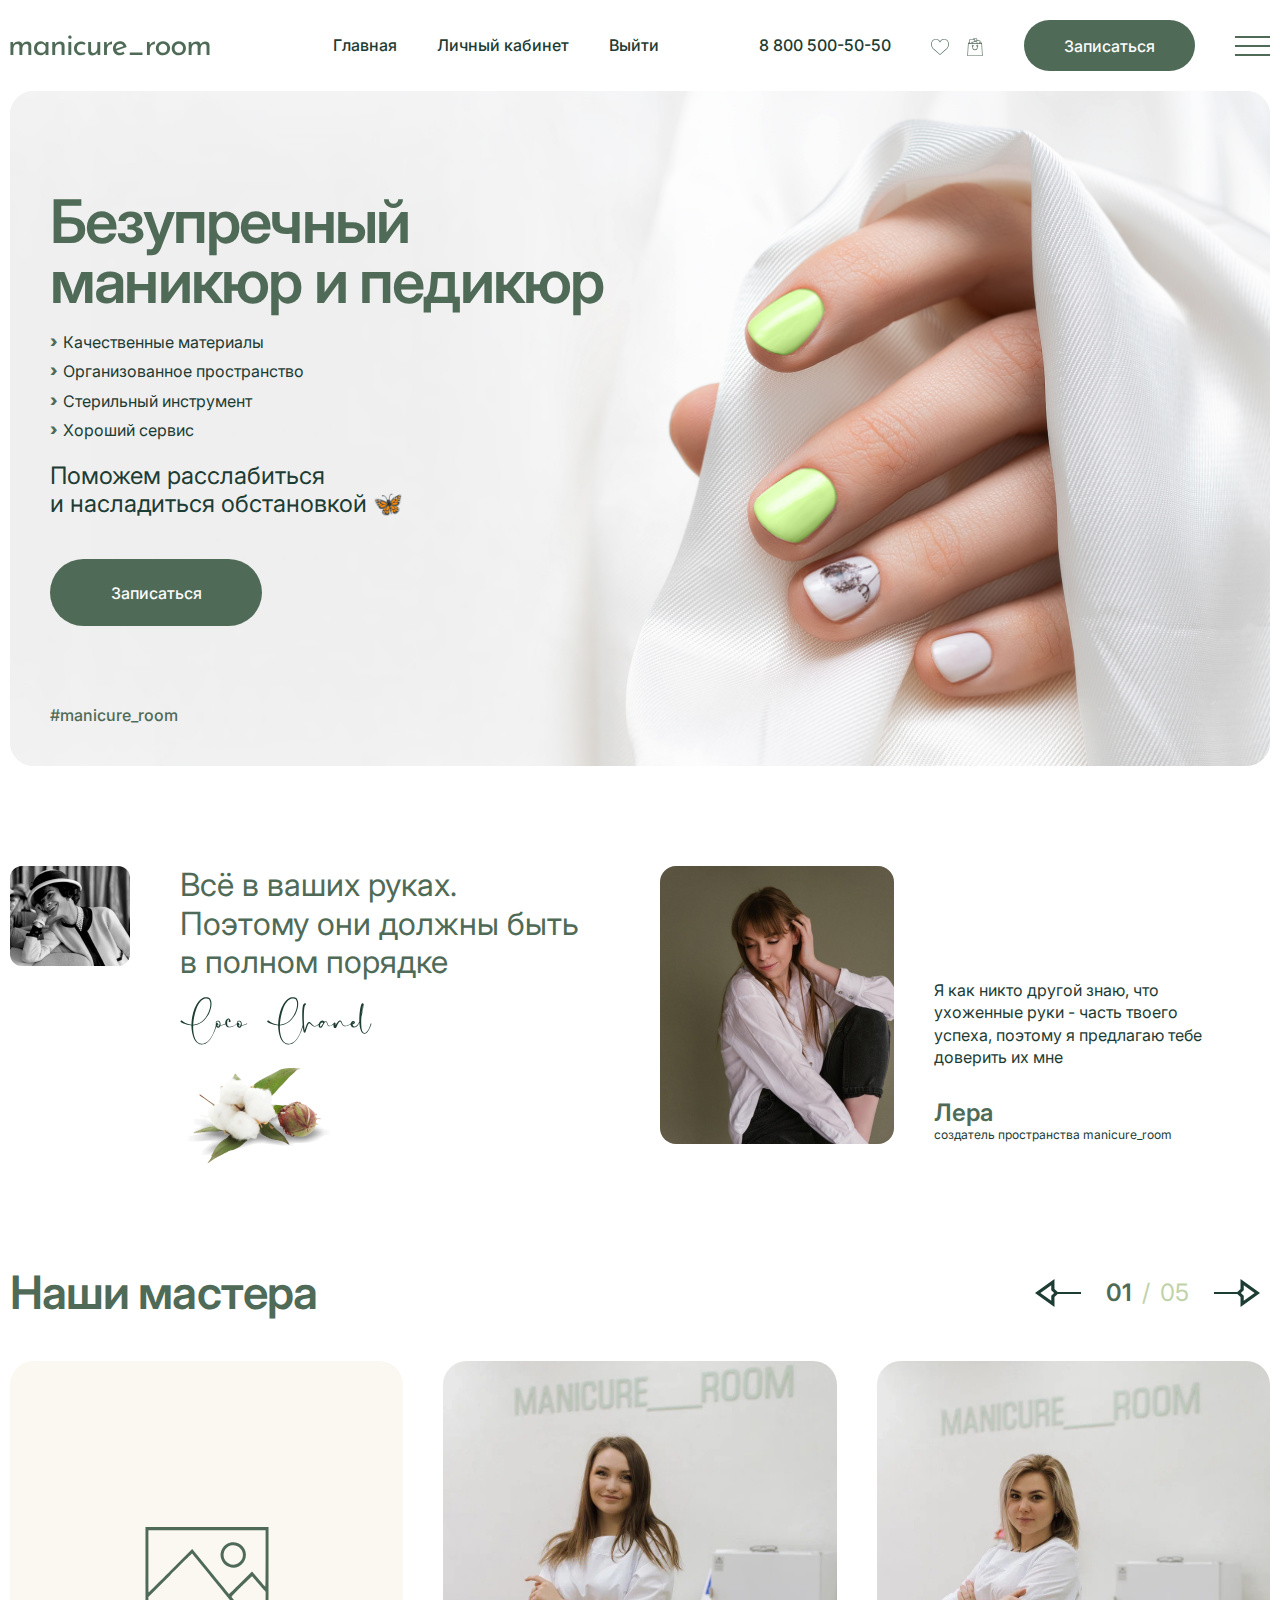
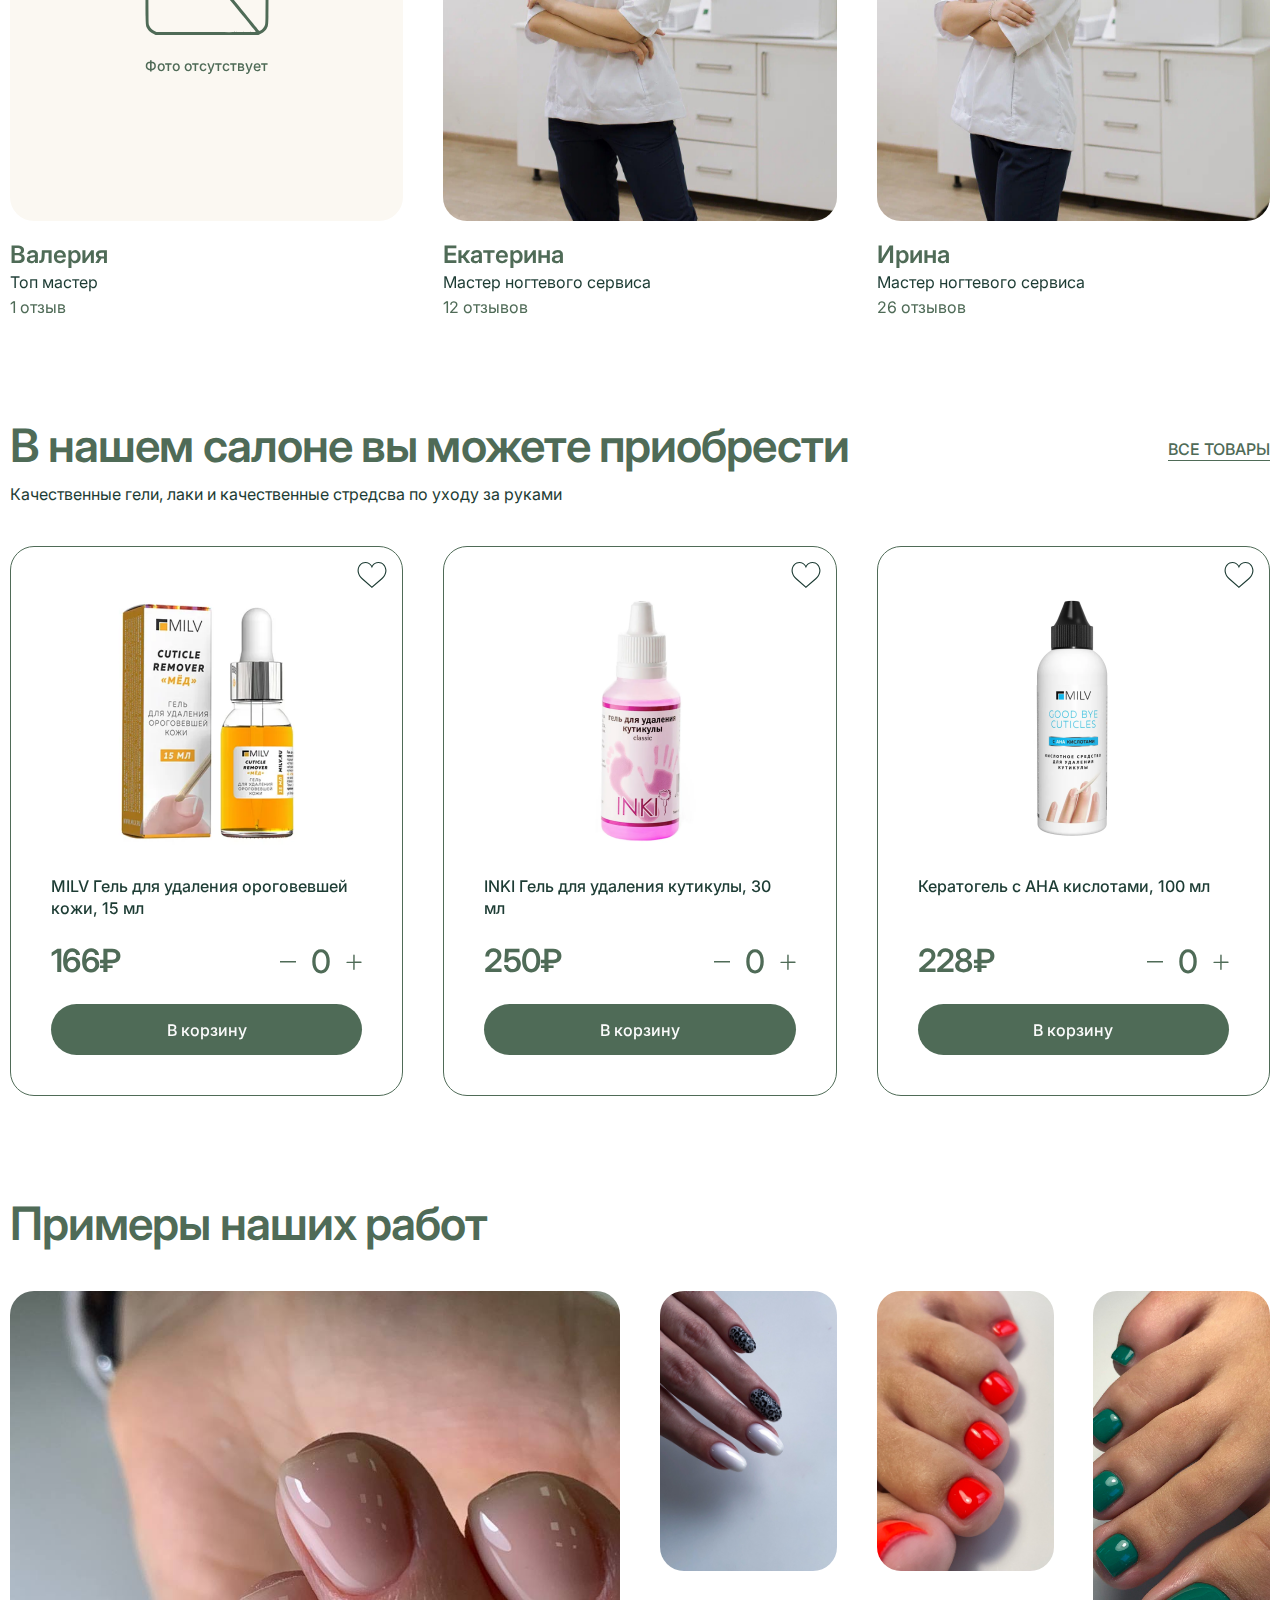
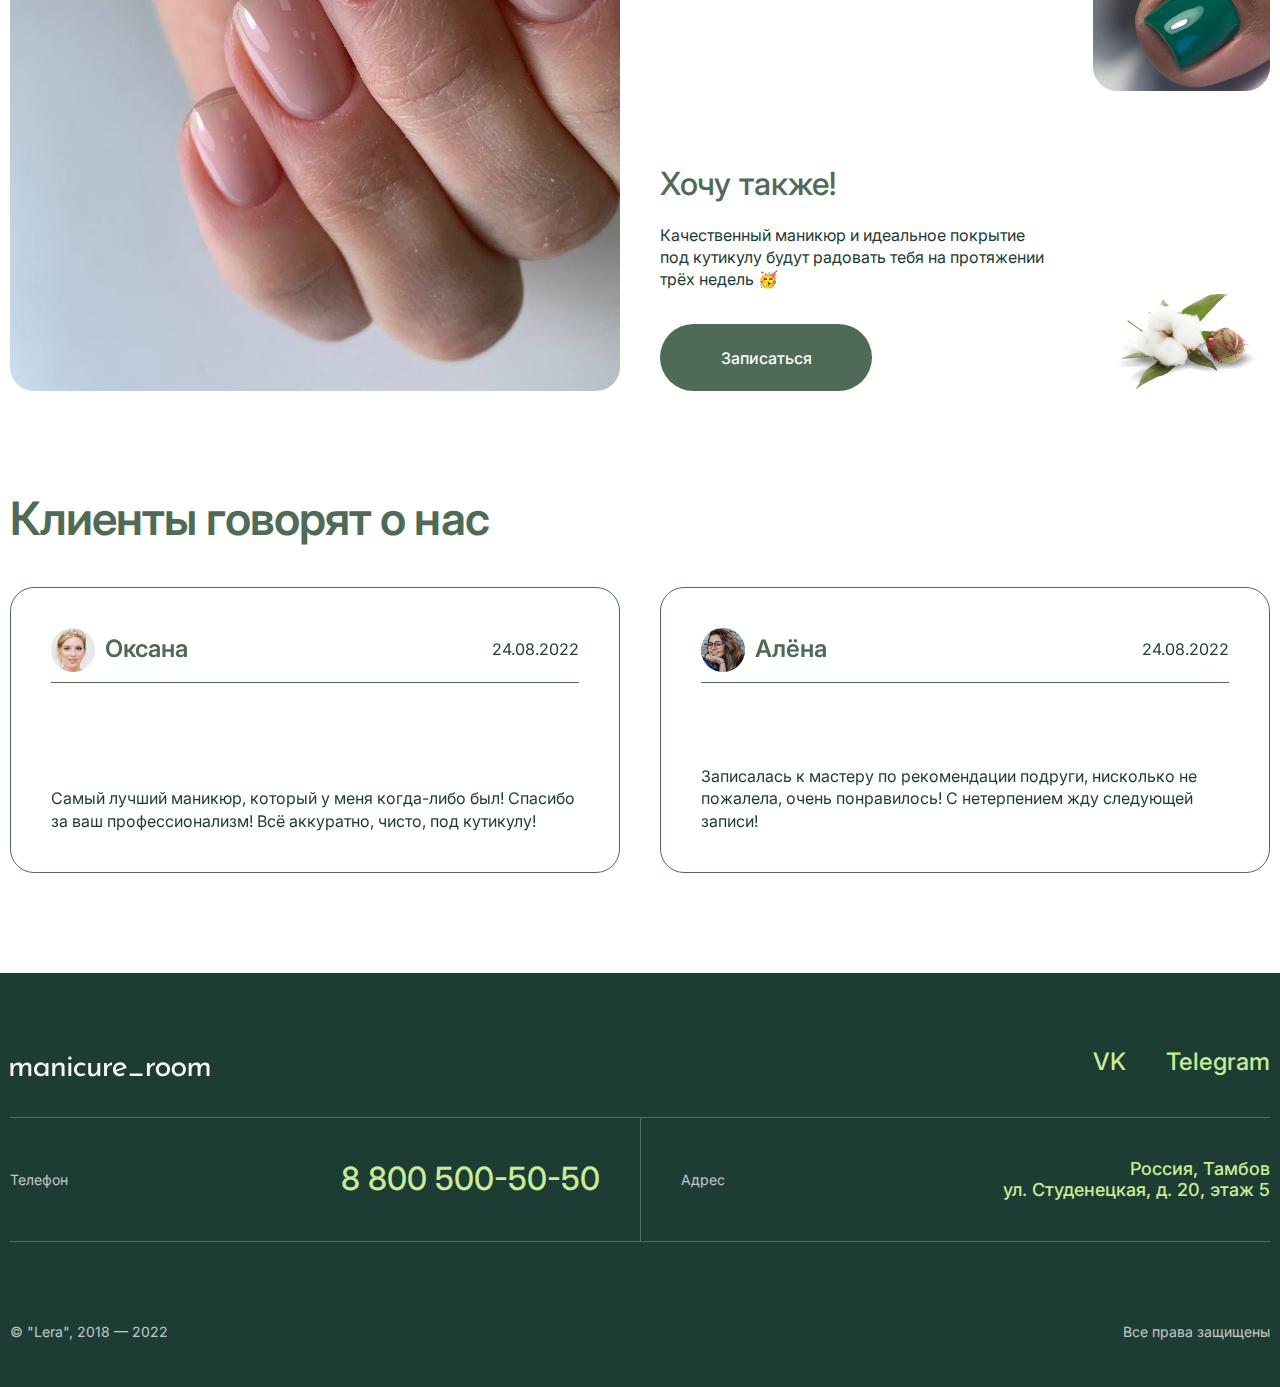
==== commit f018d545: "add: Added enroll" ====
--- a/index.html
+++ b/index.html
@@ -257,6 +257,7 @@
 											</a>
 											<h3 class="our-masters__title">Валерия</h3>
 											<span class="our-masters__position">Топ мастер</span>
+											<a href="#" class="our-masters__reviews">1 отзыв</a>
 										</article>
 									</div>
 									<div class="swiper-slide">
@@ -267,6 +268,7 @@
 											</a>
 											<h3 class="our-masters__title">Екатерина</h3>
 											<span class="our-masters__position">Мастер ногтевого сервиса</span>
+											<a href="#" class="our-masters__reviews">12 отзывов</a>
 										</article>
 									</div>
 									<div class="swiper-slide">
@@ -277,6 +279,7 @@
 											</a>
 											<h3 class="our-masters__title">Ирина</h3>
 											<span class="our-masters__position">Мастер ногтевого сервиса</span>
+											<a href="#" class="our-masters__reviews">26 отзывов</a>
 										</article>
 									</div>
 									<div class="swiper-slide">
@@ -287,6 +290,7 @@
 											</a>
 											<h3 class="our-masters__title">Светлана</h3>
 											<span class="our-masters__position">Мастер ногтевого сервиса</span>
+											<a href="#" class="our-masters__reviews">150 отзывов</a>
 										</article>
 									</div>
 									<div class="swiper-slide">
--- a/css/app.min.css
+++ b/css/app.min.css
@@ -1 +1 @@
-body{position:relative;overflow-x:hidden;font-family:"Inter",sans-serif;font-size:16px;line-height:1.4;color:#1d3c34}ul,ol,li{display:block;padding:0;margin:0;list-style:none}h1,h2,h3,h4,h5,h6{margin:0;font-weight:normal}p{margin:0}a{display:inline-block;color:#1d3c34;text-decoration:none;-webkit-transition:all .25s ease-in-out;-o-transition:all .25s ease-in-out;transition:all .25s ease-in-out}a:hover{text-decoration:none;color:#1d3c34}a:active{color:#1d3c34}input[type=number]{-moz-appearance:textfield}input[type=number]::-webkit-outer-spin-button,input[type=number]::-webkit-inner-spin-button{display:none;-webkit-appearance:none;appearance:none;margin:0}input:-webkit-autofill{-webkit-animation-name:autofill;-webkit-animation-fill-mode:both}input:-webkit-autofill,input:-webkit-autofill:hover,input:-webkit-autofill:focus,input:-webkit-autofill:active{-webkit-box-shadow:0 0 0 30px #fff inset !important;border-radius:8px}picture{display:block}img{max-width:100%}svg{-webkit-transition:all .25s ease-in-out;-o-transition:all .25s ease-in-out;transition:all .25s ease-in-out}section+section{margin-top:100px}@media screen and (max-width: 767px){section+section{margin-top:50px}}.scroll-disabled{overflow:hidden}.container{margin:0 auto;padding:0 10px;max-width:1380px;width:100%}.btn{display:-webkit-box;display:-ms-flexbox;display:flex;-webkit-box-align:center;-ms-flex-align:center;align-items:center;-webkit-box-pack:center;-ms-flex-pack:center;justify-content:center;padding:17.5px 40px;width:-webkit-fit-content;width:-moz-fit-content;width:fit-content;font-size:16px;font-weight:500;line-height:1;color:#fbfbfb;background:#4f6b57;border:none;border-radius:50px;-webkit-transition:all .25s ease-in-out;-o-transition:all .25s ease-in-out;transition:all .25s ease-in-out}.btn:focus{outline:none}.btn:hover{color:#fbfbfb}.btn--lg{padding:25.5px 50px}.btn--white{color:#4f6b57;background:#fff}@media screen and (hover: hover){.btn:hover{background:#c0d2a7}}.input{-webkit-appearance:none;-moz-appearance:none;appearance:none;display:block;padding:14.75px 40px 14.75px 20px;width:100%;font-size:16px;font-weight:normal;line-height:1;color:#1d3c34;background:rgba(0,0,0,0);border:1px solid #4f6b57;border-radius:6px}.input::-webkit-input-placeholder{color:#c0d2a7}.input::-moz-placeholder{color:#c0d2a7}.input:-ms-input-placeholder{color:#c0d2a7}.input::-ms-input-placeholder{color:#c0d2a7}.input::placeholder{color:#c0d2a7}.input:focus{outline:none}.textarea{-webkit-appearance:none;-moz-appearance:none;appearance:none;resize:none;display:block;padding:14.75px 40px 14.75px 20px;width:100%;min-height:108px;font-size:16px;font-weight:normal;line-height:18px;color:#1d3c34;background:rgba(0,0,0,0);border:1px solid #4f6b57;border-radius:6px}.textarea::-webkit-input-placeholder{color:#c0d2a7}.textarea::-moz-placeholder{color:#c0d2a7}.textarea:-ms-input-placeholder{color:#c0d2a7}.textarea::-ms-input-placeholder{color:#c0d2a7}.textarea::placeholder{color:#c0d2a7}.textarea:focus{outline:none}.input-value{position:relative}.input-value::after{content:"₽";position:absolute;top:50%;right:20px;-webkit-transform:translateY(-50%);-ms-transform:translateY(-50%);transform:translateY(-50%)}.input-value__input{-webkit-appearance:none;-moz-appearance:none;appearance:none;display:block;padding:14.75px 40px 14.75px 20px;width:100%;font-size:16px;font-weight:normal;line-height:1;color:#1d3c34;background:rgba(0,0,0,0);border:1px solid #4f6b57;border-radius:6px}.input-value__input::-webkit-input-placeholder{color:#c0d2a7}.input-value__input::-moz-placeholder{color:#c0d2a7}.input-value__input:-ms-input-placeholder{color:#c0d2a7}.input-value__input::-ms-input-placeholder{color:#c0d2a7}.input-value__input::placeholder{color:#c0d2a7}.input-value__input:focus{outline:none}.square-checkbox{display:block;margin:0;overflow:hidden;cursor:pointer}@media screen and (hover: hover){.square-checkbox:hover .square-checkbox__inner{background:#f7f7f7}}.square-checkbox__input{display:none}.square-checkbox__input:checked~.square-checkbox__inner .square-checkbox__icon{background:#c0d2a7;border-color:#c0d2a7}.square-checkbox__input:checked~.square-checkbox__inner .square-checkbox__icon::before{opacity:1}.square-checkbox__input:checked~.square-checkbox__inner .square-checkbox__elem{-webkit-text-stroke:.3px;color:#4f6b57}.square-checkbox__inner{display:-webkit-box;display:-ms-flexbox;display:flex;-webkit-box-pack:justify;-ms-flex-pack:justify;justify-content:space-between;padding:16px 12px;width:100%;border-radius:10px;-webkit-transition:all .25s ease-in-out;-o-transition:all .25s ease-in-out;transition:all .25s ease-in-out}.square-checkbox__group{display:-webkit-box;display:-ms-flexbox;display:flex}.square-checkbox__icon{display:-webkit-box;display:-ms-flexbox;display:flex;-webkit-box-align:center;-ms-flex-align:center;align-items:center;-webkit-box-pack:center;-ms-flex-pack:center;justify-content:center;margin-right:10px;min-width:20px;width:20px;height:20px;border:1px solid #1d3c34;border-radius:4px;-webkit-transition:all .25s ease-in-out;-o-transition:all .25s ease-in-out;transition:all .25s ease-in-out}.square-checkbox__icon::before{content:"";display:block;min-width:14px;width:14px;height:14px;opacity:0;background-image:url(../img/sprite.svg#icon-mark);background-repeat:no-repeat;background-size:contain;background-position:center center;-webkit-transition:all .25s ease-in-out;-o-transition:all .25s ease-in-out;transition:all .25s ease-in-out}.square-checkbox__group+.square-checkbox__elem,.square-checkbox__elem+.square-checkbox__elem{margin-left:20px;white-space:nowrap}.square-checkbox__elem{display:block;font-size:16px;font-weight:normal;text-align:left;color:#1d3c34;-webkit-transition:all .25s ease-in-out;-o-transition:all .25s ease-in-out;transition:all .25s ease-in-out}.default-select .ss-main{width:-webkit-fit-content;width:-moz-fit-content;width:fit-content}.default-select .ss-main .ss-single-selected{padding:0;width:100%;height:100%;font-size:16px;font-weight:normal;line-height:1;color:#1d3c34;background:rgba(0,0,0,0);border:none;border-radius:0}.default-select .ss-main .ss-single-selected .placeholder .ss-disabled{color:#c0d2a7}.default-select .ss-main .ss-single-selected .placeholder{line-height:1}.default-select .ss-main .ss-single-selected .ss-arrow{margin:0 0 0 10px}.default-select .ss-main .ss-single-selected .ss-arrow span{padding:0;margin:0;width:16px;height:16px;background-image:url(../img/sprite.svg#icon-caret);background-repeat:no-repeat;background-size:contain;background-position:center center;border:0;-webkit-transform:none;-ms-transform:none;transform:none;-webkit-transition:all .25s ease-in-out;-o-transition:all .25s ease-in-out;transition:all .25s ease-in-out}.default-select .ss-main .ss-single-selected .ss-arrow span.arrow-up{-webkit-transform:translateY(0) rotate(180deg);-ms-transform:translateY(0) rotate(180deg);transform:translateY(0) rotate(180deg);margin:0}.default-select .ss-main .ss-single-selected .ss-arrow span.arrow-down{-webkit-transform:rotate(0);-ms-transform:rotate(0);transform:rotate(0)}.default-select .ss-main .ss-single-selected.ss-open-below,.default-select .ss-main .ss-single-selected.ss-open-above{border-radius:6px}.default-select .ss-main .ss-single-selected.ss-open-below+*{margin-top:7px}.default-select .ss-main .ss-single-selected.ss-open-above+*{-webkit-transform:scale(1) translateY(-7px);-ms-transform:scale(1) translateY(-7px);transform:scale(1) translateY(-7px);border-radius:6px}.default-select .ss-content .ss-search{display:none}.default-select .ss-content{z-index:99 !important;margin:0;margin-left:-17px;min-width:-webkit-min-content;min-width:-moz-min-content;min-width:min-content;width:-webkit-max-content;width:-moz-max-content;width:max-content;color:#4f6b57;background:#fff;border:1px solid #4f6b57;border-radius:6px}@media screen and (max-width: 767px){.default-select .ss-content{margin-left:0}}.default-select .ss-content .ss-list{padding:5px 0;max-height:118px}.default-select .ss-content .ss-list .ss-option{padding:10px 15px;font-size:16px;font-weight:normal;line-height:1;color:#1d3c34;cursor:pointer;-webkit-transition:all .25s ease-in-out;-o-transition:all .25s ease-in-out;transition:all .25s ease-in-out}.default-select .ss-content .ss-list .ss-option.ss-disabled:not(.ss-option-selected){display:none}.default-select .ss-option:first-child.ss-disabled.ss-option-selected{display:none}.default-select .ss-content .ss-list .ss-option.ss-disabled{display:none}.default-select .ss-content .ss-list .ss-option:hover,.default-select .ss-content .ss-list .ss-option.ss-highlighted{color:#4f6b57;background:rgba(0,0,0,0)}.default-select .ss-arrow .arrow-down{width:auto;height:auto;background:none}.salad-select .ss-main{min-width:240px;width:-webkit-fit-content;width:-moz-fit-content;width:fit-content}.salad-select .ss-main .ss-single-selected{padding:14px 20px;width:100%;height:100%;font-size:16px;font-weight:600;line-height:1;color:#4f6b57;background:#c0d2a7;border:none;border-radius:6px}.salad-select .ss-main .ss-single-selected .placeholder{line-height:1}.salad-select .ss-main .ss-single-selected .ss-arrow{margin:0 0 0 20px}.salad-select .ss-main .ss-single-selected .ss-arrow span{padding:0;margin:0;width:16px;height:16px;background-image:url(../img/sprite.svg#icon-caret);background-repeat:no-repeat;background-size:contain;background-position:center center;border:0;-webkit-transform:none;-ms-transform:none;transform:none;-webkit-transition:all .25s ease-in-out;-o-transition:all .25s ease-in-out;transition:all .25s ease-in-out}.salad-select .ss-main .ss-single-selected .ss-arrow span.arrow-up{-webkit-transform:translateY(0) rotate(180deg);-ms-transform:translateY(0) rotate(180deg);transform:translateY(0) rotate(180deg);margin:0}.salad-select .ss-main .ss-single-selected .ss-arrow span.arrow-down{-webkit-transform:rotate(0);-ms-transform:rotate(0);transform:rotate(0)}.salad-select .ss-main .ss-single-selected.ss-open-below,.salad-select .ss-main .ss-single-selected.ss-open-above{border-radius:6px}.salad-select .ss-main .ss-single-selected.ss-open-below+*{margin-top:0}.salad-select .ss-main .ss-single-selected.ss-open-above+*{-webkit-transform:scale(1) translateY(-7px);-ms-transform:scale(1) translateY(-7px);transform:scale(1) translateY(-7px);border-radius:6px}.salad-select .ss-content .ss-search{display:none}.salad-select .ss-content{z-index:99 !important;margin:0;width:100%;overflow:hidden;color:#4f6b57;background:#c0d2a7;border:0;border-radius:6px}.salad-select .ss-content .ss-list{padding:0;max-height:174.38px}.salad-select .ss-content .ss-list .ss-option{padding:16px 20px;font-size:16px;font-weight:600;line-height:1;color:#4f6b57;cursor:pointer;-webkit-transition:all .25s ease-in-out;-o-transition:all .25s ease-in-out;transition:all .25s ease-in-out}.salad-select .ss-content .ss-list .ss-option.ss-disabled:not(.ss-option-selected){display:none}.salad-select .ss-option:first-child.ss-disabled.ss-option-selected{display:none}.salad-select .ss-content .ss-list .ss-option.ss-disabled{display:none}.salad-select .ss-content .ss-list .ss-option:hover,.salad-select .ss-content .ss-list .ss-option.ss-highlighted{color:#fff;background:#4f6b57}.salad-select .ss-arrow .arrow-down{width:auto;height:auto;background:none}.multiple-select{margin-top:20px}.multiple-select .ss-main{width:100%}.multiple-select .ss-main .ss-multi-selected{padding:0;color:"Inter",sans-serif;background:rgba(0,0,0,0);border:1px solid #4f6b57;border-radius:6px}.multiple-select .ss-main .ss-multi-selected .ss-values .ss-disabled{margin:0;padding:5px 0 17px 0;font-size:16px;font-weight:normal;line-height:1}.multiple-select .ss-main .ss-multi-selected .ss-add{margin:19px 16px 0 5px}.multiple-select .ss-main .ss-multi-selected .ss-values{padding:12px 16px;margin-bottom:-12px}.multiple-select .ss-main .ss-multi-selected .ss-values .ss-value{margin:0;margin-right:12px;margin-bottom:12px;padding:6px;line-height:1;text-align:left}.multiple-select .ss-main .ss-single-selected{padding:0;width:100%;height:100%;font-size:16px;font-weight:normal;line-height:1;color:#1d3c34;background:rgba(0,0,0,0);border:none;border-radius:0}.multiple-select .ss-main .ss-single-selected .placeholder .ss-disabled{color:#c0d2a7}.multiple-select .ss-main .ss-single-selected .placeholder{line-height:1}.multiple-select .ss-main .ss-single-selected .ss-arrow{margin:0 0 0 10px}.multiple-select .ss-main .ss-single-selected .ss-arrow span{padding:0;margin:0;width:16px;height:16px;background-image:url(../img/sprite.svg#icon-caret);background-repeat:no-repeat;background-size:contain;background-position:center center;border:0;-webkit-transform:none;-ms-transform:none;transform:none;-webkit-transition:all .25s ease-in-out;-o-transition:all .25s ease-in-out;transition:all .25s ease-in-out}.multiple-select .ss-main .ss-single-selected .ss-arrow span.arrow-up{-webkit-transform:translateY(0) rotate(180deg);-ms-transform:translateY(0) rotate(180deg);transform:translateY(0) rotate(180deg);margin:0}.multiple-select .ss-main .ss-single-selected .ss-arrow span.arrow-down{-webkit-transform:rotate(0);-ms-transform:rotate(0);transform:rotate(0)}.multiple-select .ss-main .ss-single-selected.ss-open-below,.multiple-select .ss-main .ss-single-selected.ss-open-above{border-radius:6px}.multiple-select .ss-main .ss-single-selected.ss-open-below+*{margin-top:7px}.multiple-select .ss-main .ss-single-selected.ss-open-above+*{-webkit-transform:scale(1) translateY(-7px);-ms-transform:scale(1) translateY(-7px);transform:scale(1) translateY(-7px);border-radius:6px}.multiple-select .ss-content .ss-search{display:none}.multiple-select .ss-content{z-index:99 !important;margin:0;width:100%;color:#4f6b57;background:#fff;border:1px solid #4f6b57;border-radius:6px}@media screen and (max-width: 767px){.multiple-select .ss-content{margin-left:0}}.multiple-select .ss-content .ss-list{padding:5px 0;max-height:260px}.multiple-select .ss-main .ss-multi-selected .ss-values .ss-value{font-size:14px;color:#fff;background:#c0d2a7}.multiple-select .ss-optgroup-label{font-size:20px;font-weight:bold;text-transform:capitalize}.multiple-select .ss-content .ss-list .ss-option{padding:10px 15px;font-size:16px;font-weight:normal;line-height:1;color:#1d3c34;cursor:pointer;-webkit-transition:all .25s ease-in-out;-o-transition:all .25s ease-in-out;transition:all .25s ease-in-out}.multiple-select .ss-content .ss-list .ss-option.ss-disabled:not(.ss-option-selected){display:none}.multiple-select .ss-option:first-child.ss-disabled.ss-option-selected{display:none}.multiple-select .ss-content .ss-list .ss-option.ss-disabled{display:none}.multiple-select .ss-content .ss-list .ss-option:hover,.multiple-select .ss-content .ss-list .ss-option.ss-highlighted{color:#4f6b57;background:rgba(0,0,0,0)}.multiple-select .ss-arrow .arrow-down{width:auto;height:auto;background:none}.select-box{position:relative}.select-box__selected{display:-webkit-box;display:-ms-flexbox;display:flex;-webkit-box-align:center;-ms-flex-align:center;align-items:center;overflow:hidden;padding:28px 50px 28px 20px;width:100%;font-size:16px;font-weight:normal;line-height:1;color:#1d3c34;background:#c0d2a7;border-radius:6px;-webkit-box-ordinal-group:1;-ms-flex-order:0;order:0;cursor:pointer;-webkit-user-select:none;-moz-user-select:none;-ms-user-select:none;user-select:none}.select-box__selected::after{content:"";position:absolute;top:50%;right:20px;-webkit-transform:translateY(-50%);-ms-transform:translateY(-50%);transform:translateY(-50%);display:block;width:16px;height:16px;background-image:url(../img/sprite.svg#icon-caret);background-repeat:no-repeat;background-size:contain;background-position:center center;-webkit-transition:-webkit-transform .4s;transition:-webkit-transform .4s;-o-transition:transform .4s;transition:transform .4s;transition:transform .4s, -webkit-transform .4s}.select-box__selected--active::after{-webkit-transform:rotate(-180deg);-ms-transform:rotate(-180deg);transform:rotate(-180deg)}.select-box__value{display:block;margin-right:10px;padding:6px 2px;min-width:40px;text-align:center;color:#f7f7f7;background:#4f6b57;border-radius:50px}.select-box__container{position:absolute;top:84px;z-index:10;width:100%;padding:5px 0;visibility:hidden;opacity:0;background:#c0d2a7;border-radius:6px;-webkit-transition:all .25s ease;-o-transition:all .25s ease;transition:all .25s ease;pointer-events:none}.select-box__container--active{visibility:visible;opacity:1;pointer-events:all}.select-box__container--active .select-box__option{opacity:1;-webkit-transition:opacity .25s ease-in-out .05s,color .25s ease-in-out;-o-transition:opacity .25s ease-in-out .05s,color .25s ease-in-out;transition:opacity .25s ease-in-out .05s,color .25s ease-in-out}.select-box__wrap{max-height:258px;overflow-y:auto}.select-box__scroll{overflow:hidden}.select-box__option{padding:15px 20px;width:100%;min-width:-webkit-max-content;min-width:-moz-max-content;min-width:max-content;opacity:0;-webkit-transition:opacity .25s ease-in-out,color .25s ease-in-out;-o-transition:opacity .25s ease-in-out,color .25s ease-in-out;transition:opacity .25s ease-in-out,color .25s ease-in-out}@media screen and (hover: hover){.select-box__option:hover{color:#4f6b57}}.select-box__radio{display:none}.select-box__radio:checked+label{color:#1d3c34}.select-box__label{display:-webkit-box;display:-ms-flexbox;display:flex;-webkit-box-align:center;-ms-flex-align:center;align-items:center;margin:0;font-size:16px;font-weight:normal;cursor:pointer}.flatpickr-calendar{overflow:hidden;border:1px solid #1d3c34;-webkit-box-shadow:none;box-shadow:none}.flatpickr-calendar::before,.flatpickr-calendar::after{display:none}.flatpickr-calendar .flatpickr-prev-month::before{content:"";display:block;min-width:18px;width:18px;height:18px;background-image:url(../img/sprite.svg#icon-arrow-right);background-repeat:no-repeat;background-size:contain;background-position:center center;-webkit-transform:rotate(180deg);-ms-transform:rotate(180deg);transform:rotate(180deg)}.flatpickr-calendar .flatpickr-next-month::before{content:"";display:block;min-width:18px;width:18px;height:18px;background-image:url(../img/sprite.svg#icon-arrow-right);background-repeat:no-repeat;background-size:contain;background-position:center center}.flatpickr-calendar .flatpickr-months .flatpickr-prev-month svg,.flatpickr-calendar .flatpickr-months .flatpickr-next-month svg{display:none}.flatpickr-calendar .numInputWrapper:hover{background:#f7f7f7}.flatpickr-calendar .numInputWrapper span{border-color:#f7f7f7}.flatpickr-calendar .numInputWrapper span.arrowUp:after{border-bottom:4px solid #1d3c34}.flatpickr-calendar .flatpickr-current-month .numInputWrapper span.arrowDown:after{border-top:4px solid #1d3c34}.flatpickr-calendar .flatpickr-current-month input.cur-year{font-weight:normal;color:#1d3c34}.flatpickr-calendar span.flatpickr-weekday{color:#1d3c34}.flatpickr-calendar .flatpickr-day.today{border-color:#c0d2a7}.flatpickr-calendar .flatpickr-day{color:#1d3c34}.flatpickr-calendar .flatpickr-day.flatpickr-disabled{background:rgba(0,0,0,.05)}.flatpickr-calendar .flatpickr-day.inRange,.flatpickr-calendar .flatpickr-day.prevMonthDay.inRange,.flatpickr-calendar .flatpickr-day.nextMonthDay.inRange,.flatpickr-calendar .flatpickr-day.today.inRange,.flatpickr-calendar .flatpickr-day.prevMonthDay.today.inRange,.flatpickr-calendar .flatpickr-day.nextMonthDay.today.inRange,.flatpickr-calendar .flatpickr-day:hover,.flatpickr-calendar .flatpickr-day.prevMonthDay:hover,.flatpickr-calendar .flatpickr-day.nextMonthDay:hover,.flatpickr-calendar .flatpickr-day:focus,.flatpickr-calendar .flatpickr-day.prevMonthDay:focus,.flatpickr-calendar .flatpickr-day.nextMonthDay:focus{color:#1d3c34;background:#f7f7f7;border-color:#f7f7f7}.flatpickr-calendar .flatpickr-day.selected,.flatpickr-calendar .flatpickr-day.startRange,.flatpickr-calendar .flatpickr-day.endRange,.flatpickr-calendar .flatpickr-day.selected.inRange,.flatpickr-calendar .flatpickr-day.startRange.inRange,.flatpickr-calendar .flatpickr-day.endRange.inRange,.flatpickr-calendar .flatpickr-day.selected:focus,.flatpickr-calendar .flatpickr-day.startRange:focus,.flatpickr-calendar .flatpickr-day.endRange:focus,.flatpickr-calendar .flatpickr-day.selected:hover,.flatpickr-calendar .flatpickr-day.startRange:hover,.flatpickr-calendar .flatpickr-day.endRange:hover,.flatpickr-calendar .flatpickr-day.selected.prevMonthDay,.flatpickr-calendar .flatpickr-day.startRange.prevMonthDay,.flatpickr-calendar .flatpickr-day.endRange.prevMonthDay,.flatpickr-calendar .flatpickr-day.selected.nextMonthDay,.flatpickr-calendar .flatpickr-day.startRange.nextMonthDay,.flatpickr-calendar .flatpickr-day.endRange.nextMonthDay{color:#fff;background:#c0d2a7;border-color:#c0d2a7}.flatpickr-calendar .flatpickr-time input{color:#1d3c34}.flatpickr-calendar .flatpickr-time input:hover,.flatpickr-calendar .flatpickr-time .flatpickr-am-pm:hover,.flatpickr-calendar .flatpickr-time input:focus,.flatpickr-calendar .flatpickr-time .flatpickr-am-pm:focus{background:#f7f7f7}.xdsoft_datetimepicker{background:#fff !important;border:1px solid #4f6b57 !important;border-radius:10px !important}.xdsoft_datetimepicker .xdsoft_calendar td.xdsoft_default,.xdsoft_datetimepicker .xdsoft_timepicker .xdsoft_time_box>div>div.xdsoft_current{background:#c0d2a7 !important;-webkit-box-shadow:#c0d2a7 0 1px 3px 0 inset !important;box-shadow:#c0d2a7 0 1px 3px 0 inset !important}.xdsoft_datetimepicker .xdsoft_calendar th{color:#4f6b57 !important;background:#fbfbfb !important}.xdsoft_datetimepicker .xdsoft_calendar td.xdsoft_other_month,.xdsoft_datetimepicker .xdsoft_calendar td.xdsoft_disabled,.xdsoft_datetimepicker .xdsoft_time_box>div>div.xdsoft_disabled{opacity:.2 !important}.xdsoft_datetimepicker .xdsoft_calendar td:not(.xdsoft_disabled),.xdsoft_datetimepicker .xdsoft_calendar th:not(.xdsoft_disabled){color:#4f6b57 !important;background:#fff !important;border:1px solid #4f6b57 !important}.xdsoft_date.xdsoft_disabled{opacity:.2 !important;border:1px solid #4f6b57 !important}.xdsoft_datetimepicker .xdsoft_calendar td:hover,.xdsoft_datetimepicker .xdsoft_timepicker .xdsoft_time_box>div>div:hover{color:#fff !important;background:#c0d2a7 !important}.xdsoft_datetimepicker .xdsoft_timepicker .xdsoft_time_box{border-bottom:1px solid #4f6b57 !important}.xdsoft_datetimepicker .xdsoft_calendar td.xdsoft_current{color:#fff !important;background:#c0d2a7 !important;-webkit-box-shadow:#c0d2a7 0 1px 3px 0 inset !important;box-shadow:#c0d2a7 0 1px 3px 0 inset !important}.xdsoft_datetimepicker .xdsoft_calendar td.xdsoft_today{font-weight:bold !important;color:#4f6b57 !important;background:#fff !important;-webkit-box-shadow:#fff 0 1px 3px 0 inset !important;box-shadow:#fff 0 1px 3px 0 inset !important}.xdsoft_time_box{border:1px solid #4f6b57 !important}.xdsoft_time_box.xdsoft_scroller_box{border-top:none !important}.xdsoft_datetimepicker .xdsoft_timepicker .xdsoft_time_box>div>div{color:#4f6b57 !important;background:#f7f7f7 !important;border-top:1px solid #4f6b57 !important}.xdsoft_time:last-child{border-bottom:1px solid #4f6b57 !important}.xdsoft_datetimepicker .xdsoft_label{color:#4f6b57 !important}@-webkit-keyframes autofill{to{color:inherit;background:rgba(0,0,0,0)}}@keyframes autofill{to{color:inherit;background:rgba(0,0,0,0)}}.c-controls{display:-webkit-box;display:-ms-flexbox;display:flex;-webkit-box-align:center;-ms-flex-align:center;align-items:center}.c-controls__item+.c-controls__item{margin-left:17px}.c-controls__elem{position:relative}.c-controls__icon{min-width:18px;width:18px;height:18px;color:#4f6b57}.c-controls__value{position:absolute;top:-7px;right:-7px;display:block;min-width:15px;width:15px;height:15px;font-size:11px;font-weight:normal;line-height:15px;text-align:center;color:#fbf8f2;background:#4f6b57;border-radius:50%}.c-socials{display:-webkit-box;display:-ms-flexbox;display:flex;-webkit-box-align:center;-ms-flex-align:center;align-items:center}.c-socials--dark .c-socials__link{color:#1d3c34}.c-socials--dark .c-socials__link:hover{color:#c8ed95}@media screen and (hover: hover){.c-socials--dark .c-socials__link:hover{color:#c0d2a7}}.c-socials__item+.c-socials__item{margin-left:40px}@media screen and (max-width: 767px){.c-socials__item+.c-socials__item{margin-left:25px}}.c-socials__link{display:block;font-size:24px;font-weight:500;line-height:1.2;color:#c8ed95}.c-socials__link:hover{color:#c8ed95}@media screen and (hover: hover){.c-socials__link:hover{color:#c0d2a7}}@media screen and (max-width: 767px){.c-accordeon{display:none}}.c-accordeon__item{padding-bottom:25px;border-bottom:1px solid #4f6b57;-webkit-transition:all .2s linear;-o-transition:all .2s linear;transition:all .2s linear}.c-accordeon__item.is--open .c-accordeon__trigger::after{-webkit-transform:rotate(135deg);-ms-transform:rotate(135deg);transform:rotate(135deg)}.c-accordeon__item.is--open .c-accordeon__img{min-width:270px;width:270px;height:270px}.c-accordeon__item.is--open .c-accordeon__img.photo-empty .c-img-plug__icon{-webkit-transform:scale(1.5);-ms-transform:scale(1.5);transform:scale(1.5)}.c-accordeon__item.is--open .c-accordeon__img.photo-empty .c-img-plug__title{opacity:1;-webkit-transition:all .1s ease-in-out .25s;-o-transition:all .1s ease-in-out .25s;transition:all .1s ease-in-out .25s}@media screen and (min-width: 768px)and (max-width: 1023px){.c-accordeon__item.is--open .c-accordeon__img{min-width:240px;width:240px;height:240px}}.c-accordeon__item.is--open .c-accordeon__group{padding-left:80px}@media screen and (min-width: 768px)and (max-width: 1023px){.c-accordeon__item.is--open .c-accordeon__group{padding-left:40px}}.c-accordeon__item.is--open .c-accordeon__rating{-webkit-transform:scale(1);-ms-transform:scale(1);transform:scale(1)}.c-accordeon__item.is--open .c-accordeon__inner{opacity:1;-webkit-transition:all .2s linear .2s;-o-transition:all .2s linear .2s;transition:all .2s linear .2s}.c-accordeon__item+.c-accordeon__item{margin-top:25px}@media screen and (max-width: 767px){.c-accordeon__item+.c-accordeon__item{margin-top:20px}}.c-accordeon__trigger{position:relative;display:-webkit-box;display:-ms-flexbox;display:flex;-webkit-box-align:start;-ms-flex-align:start;align-items:flex-start;padding:0;width:100%;text-align:left;color:#1d3c34;background:rgba(0,0,0,0);border:none;border-radius:0;-webkit-user-select:none;-moz-user-select:none;-ms-user-select:none;user-select:none;cursor:pointer}.c-accordeon__trigger::after{content:"";position:absolute;top:40px;right:0;display:block;min-width:24px;width:24px;height:24px;background-image:url(../img/sprite.svg#icon-plus);background-repeat:no-repeat;background-size:contain;background-position:center center;-webkit-transition:all .2s linear;-o-transition:all .2s linear;transition:all .2s linear}.c-accordeon__img{position:relative;overflow:hidden;min-width:106px;width:106px;height:106px;background:#fbf8f2;border-radius:24px;-webkit-transition:all .2s linear;-o-transition:all .2s linear;transition:all .2s linear}.c-accordeon__img img{display:block;width:100%;height:100%;-o-object-fit:cover;object-fit:cover}.c-accordeon__img.photo-empty>img{display:none}.c-accordeon__img.photo-empty .c-img-plug{display:block}.c-accordeon__img.photo-empty .c-img-plug__icon{max-width:60px;min-width:60px;height:60px}.c-accordeon__img.photo-empty .c-img-plug__title{position:absolute;top:calc(50% + 60px);left:50%;-webkit-transform:translate(-50%, -50%);-ms-transform:translate(-50%, -50%);transform:translate(-50%, -50%);opacity:0;-webkit-transition:all .05s ease-in-out;-o-transition:all .05s ease-in-out;transition:all .05s ease-in-out}.c-accordeon__group{padding-top:15px;padding-left:244px;-webkit-transition:all .2s linear;-o-transition:all .2s linear;transition:all .2s linear}@media screen and (min-width: 768px)and (max-width: 1023px){.c-accordeon__group{padding-left:174px}}.c-accordeon__title{display:block;font-size:24px;font-weight:600;color:#4f6b57}.c-accordeon__help{display:block;font-size:16px;font-weight:normal}.c-accordeon__rating{margin-top:8px;-webkit-transform:scale(0.8);-ms-transform:scale(0.8);transform:scale(0.8);-webkit-transform-origin:left top;-ms-transform-origin:left top;transform-origin:left top;-webkit-transition:all .25s ease-in-out;-o-transition:all .25s ease-in-out;transition:all .25s ease-in-out}.c-accordeon__wrapper{display:none;padding-top:20px}.c-accordeon__inner{display:-webkit-box;display:-ms-flexbox;display:flex;-webkit-box-pack:justify;-ms-flex-pack:justify;justify-content:space-between;opacity:0;-webkit-transition:all .2s linear;-o-transition:all .2s linear;transition:all .2s linear}.c-accordeon__left{max-width:270px;min-width:270px;width:100%}@media screen and (min-width: 768px)and (max-width: 1023px){.c-accordeon__left{max-width:240px;min-width:240px}}.c-accordeon__btn{width:100%}.c-accordeon__right{padding-left:80px;width:100%}@media screen and (min-width: 768px)and (max-width: 1023px){.c-accordeon__right{padding-left:40px}}@media screen and (min-width: 768px){.c-selected{display:none}}.c-selected .ss-main{width:100%}.c-selected .ss-main .ss-single-selected{padding:30px 20px;width:100%;height:100%;font-size:24px;font-weight:600;line-height:1;color:#4f6b57;background:#c0d2a7;border:none;border-radius:6px}.c-selected .ss-main .ss-single-selected .placeholder{line-height:1}.c-selected .ss-main .ss-single-selected .ss-arrow{margin:0 0 0 20px}.c-selected .ss-main .ss-single-selected .ss-arrow span{padding:0;margin:0;width:16px;height:16px;background-image:url(../img/sprite.svg#icon-caret);background-repeat:no-repeat;background-size:contain;background-position:center center;border:0;-webkit-transform:none;-ms-transform:none;transform:none;-webkit-transition:all .25s ease-in-out;-o-transition:all .25s ease-in-out;transition:all .25s ease-in-out}.c-selected .ss-main .ss-single-selected .ss-arrow span.arrow-up{-webkit-transform:translateY(0) rotate(180deg);-ms-transform:translateY(0) rotate(180deg);transform:translateY(0) rotate(180deg);margin:0}.c-selected .ss-main .ss-single-selected .ss-arrow span.arrow-down{-webkit-transform:rotate(0);-ms-transform:rotate(0);transform:rotate(0)}.c-selected .ss-main .ss-single-selected.ss-open-below,.c-selected .ss-main .ss-single-selected.ss-open-above{border-radius:6px}.c-selected .ss-main .ss-single-selected.ss-open-below+*{margin-top:0}.c-selected .ss-main .ss-single-selected.ss-open-above+*{-webkit-transform:scale(1) translateY(-7px);-ms-transform:scale(1) translateY(-7px);transform:scale(1) translateY(-7px);border-radius:6px}.c-selected .ss-content .ss-search{display:none}.c-selected .ss-content{z-index:99 !important;margin:0;width:100%;color:#4f6b57;background:#c0d2a7;border:0;border-radius:6px}.c-selected .ss-content .ss-list{padding:0;max-height:174.38px}.c-selected .ss-content .ss-list .ss-option{padding:25px 20px;font-size:24px;font-weight:600;line-height:1;color:#4f6b57;cursor:pointer;-webkit-transition:all .25s ease-in-out;-o-transition:all .25s ease-in-out;transition:all .25s ease-in-out}.c-selected .ss-content .ss-list .ss-option.ss-disabled:not(.ss-option-selected){display:none}.c-selected .ss-option:first-child.ss-disabled.ss-option-selected{display:none}.c-selected .ss-content .ss-list .ss-option.ss-disabled{display:none}.c-selected .ss-content .ss-list .ss-option:hover,.c-selected .ss-content .ss-list .ss-option.ss-highlighted{color:#4f6b57}.c-selected .ss-arrow .arrow-down{width:auto;height:auto;background:none}.c-selected__controls{margin-bottom:25px}.c-selected__help{display:block;margin-bottom:10px;font-size:24px;font-weight:600;color:#4f6b57}.c-selected__wrapper{display:none}.c-selected__wrapper--active{display:block}.c-quote{position:relative;display:-webkit-box;display:-ms-flexbox;display:flex;-webkit-box-align:start;-ms-flex-align:start;align-items:flex-start}@media screen and (max-width: 767px){.c-quote{padding-bottom:10px}}.c-quote__img{overflow:hidden;margin-right:50px;max-width:120px;min-width:120px;height:100px;border-radius:12px}.c-quote__img img{display:block;width:100%;height:100%;-o-object-fit:cover;object-fit:cover}@media screen and (max-width: 767px){.c-quote__img{margin-right:25px}}.c-quote__quote{font-size:32px;font-weight:normal;line-height:1.2;color:#4f6b57}@media screen and (max-width: 767px){.c-quote__quote{font-size:24px}}.c-quote__signature{margin-top:5px;max-width:191px;min-width:191px;height:69px}.c-quote__signature img{display:block;width:100%;height:100%;-o-object-fit:cover;object-fit:cover}.c-quote__decor{display:block;margin-top:22px;min-width:156px;width:156px;height:98px}.c-quote__decor img{display:block;width:100%;height:100%;-o-object-fit:contain;object-fit:contain}@media screen and (max-width: 767px){.c-quote__decor{position:absolute;top:100px;left:0;min-width:96px;width:96px;height:60px}}.c-list__item{display:-webkit-box;display:-ms-flexbox;display:flex;-webkit-box-align:start;-ms-flex-align:start;align-items:flex-start;font-size:16px;font-weight:normal}.c-list__item::before{content:"›";display:block;margin-top:-1px;margin-right:5px;font-size:16px;font-weight:900;color:#4f6b57}.c-list__item+.c-list__item{margin-top:7px}.c-like{display:-webkit-box;display:-ms-flexbox;display:flex;-webkit-box-align:center;-ms-flex-align:center;align-items:center;-webkit-box-pack:center;-ms-flex-pack:center;justify-content:center;padding:0;min-width:30px;width:30px;height:26px;font-size:0;background:rgba(0,0,0,0);border:none;border-radius:0}.c-like:focus{outline:none}.c-like--filled .c-like__icon{color:#1d3c34}.c-like__icon{min-width:30px;width:30px;height:26px;color:#1d3c34}.c-quantity{position:relative;overflow:hidden;display:-webkit-box;display:-ms-flexbox;display:flex;-webkit-box-align:center;-ms-flex-align:center;align-items:center;width:-webkit-fit-content;width:-moz-fit-content;width:fit-content;text-align:center;border:none}.c-quantity__value{position:relative;z-index:1;display:block;-webkit-appearance:none;-moz-appearance:none;appearance:none;padding:0;max-width:40px;width:-webkit-fit-content;width:-moz-fit-content;width:fit-content;overflow:hidden;font-size:32px;font-weight:500;line-height:1;text-align:center;color:#4f6b57;background:rgba(0,0,0,0);border:none;border-radius:0;pointer-events:none;-webkit-transition:color .25s ease-in-out;-o-transition:color .25s ease-in-out;transition:color .25s ease-in-out}.c-quantity__value:focus{outline:none}.c-quantity__btn{position:relative;display:-webkit-box;display:-ms-flexbox;display:flex;-webkit-box-align:center;-ms-flex-align:center;align-items:center;-webkit-box-pack:center;-ms-flex-pack:center;justify-content:center;padding:0;width:16px;height:16px;background:rgba(0,0,0,0);border:none;border-radius:0;-webkit-transition:none;-o-transition:none;transition:none}.c-quantity__btn:focus{outline:none}.c-quantity__btn--minus{margin-right:5px}.c-quantity__btn--plus{margin-left:5px}.c-quantity__icon{display:block;width:16px;height:16px;color:#4f6b57}.c-ol{counter-reset:ol-list}.c-ol__item{display:-webkit-box;display:-ms-flexbox;display:flex;-webkit-box-align:start;-ms-flex-align:start;align-items:flex-start;font-size:16px;font-weight:normal;color:#1d3c34}.c-ol__item::before{counter-increment:ol-list;content:counter(ol-list) ".";display:block;margin-right:5px}.c-pagination{display:-webkit-box;display:-ms-flexbox;display:flex;-webkit-box-align:center;-ms-flex-align:center;align-items:center}.c-pagination__item--active .c-pagination__elem{color:#fff;background:#4f6b57}.c-pagination__item+.c-pagination__item{margin-left:5px}.c-pagination__elem{display:-webkit-box;display:-ms-flexbox;display:flex;-webkit-box-align:center;-ms-flex-align:center;align-items:center;padding:11px 14px;font-size:16px;font-weight:normal;line-height:1;color:#1d3c34;border:1px solid #4f6b57;border-radius:6px}@media screen and (hover: hover){.c-pagination__elem:hover{color:#fff;background:#4f6b57}.c-pagination__elem:hover .c-pagination__icon{color:#fff}}.c-pagination__icon{margin-left:8px;min-width:12px;width:12px;height:12px;color:#1d3c34}.c-message{position:fixed;top:91px;right:0;left:0;z-index:200;display:none;text-align:center;color:#fff;background:#c0d2a7}.c-message--active{display:block}@media screen and (max-width: 1023px){.c-message{top:65px}}.c-message__title{display:block;padding:18px 16px;font-size:16px;font-weight:500;line-height:1}@media screen and (max-width: 1023px){.c-message__title{padding:12px 16px}}@media screen and (max-width: 767px){.c-message__title{font-size:12px}}.c-message__title+.c-message__title{border-top:1px solid #fff}.c-img-plug{display:none;position:absolute;top:50%;left:50%;-webkit-transform:translate(-50%, -50%);-ms-transform:translate(-50%, -50%);transform:translate(-50%, -50%);text-align:center}.c-img-plug__icon{display:block;margin:0 auto;max-width:150px;min-width:150px;height:150px;color:#4f6b57}.c-img-plug__title{display:block;min-width:-webkit-max-content;min-width:-moz-max-content;min-width:max-content;font-size:14px;font-weight:500;color:#4f6b57}.header{position:fixed;top:0;right:0;left:0;z-index:900;width:100%;background:#fff}.header--inner .header__wrapper{border-bottom:1px solid #4f6b57}.header__wrapper{display:-webkit-box;display:-ms-flexbox;display:flex;-webkit-box-align:center;-ms-flex-align:center;align-items:center;-webkit-box-pack:justify;-ms-flex-pack:justify;justify-content:space-between;padding:20px 0}@media screen and (max-width: 1023px){.header__wrapper{padding:15px 0 20px}}.header__logotype{max-width:200px;width:100%;height:auto}.header__logotype img{display:block;width:100%;height:100%;-o-object-fit:contain;object-fit:contain}.header__nav{margin-left:auto}@media screen and (max-width: 1199px){.header__nav{display:none}}.header__group{display:-webkit-box;display:-ms-flexbox;display:flex;-webkit-box-align:center;-ms-flex-align:center;align-items:center;margin-left:100px}@media screen and (min-width: 1024px)and (max-width: 1199px){.header__group{margin-left:60px}}.header__phone{display:block;font-size:16px;font-weight:500}@media screen and (hover: hover){.header__phone:hover{color:#c0d2a7}}@media screen and (max-width: 1023px){.header__phone{display:none}}.header__controls{margin-left:40px}@media screen and (max-width: 1023px){.header__controls{margin-left:0}}.header__btn{margin-left:40px}@media screen and (max-width: 1023px){.header__btn{display:none}}.nav__list{display:-webkit-box;display:-ms-flexbox;display:flex;-webkit-box-align:center;-ms-flex-align:center;align-items:center}@media screen and (max-width: 1023px){.nav__list{-webkit-box-orient:vertical;-webkit-box-direction:normal;-ms-flex-direction:column;flex-direction:column}}.nav__submenu{display:none;margin-top:15px}.nav__dropdown .nav__link{position:relative}.nav__dropdown .nav__link::after{content:"";position:absolute;top:50%;right:-10px;-webkit-transform:translate(100%, -50%);-ms-transform:translate(100%, -50%);transform:translate(100%, -50%);display:block;margin-left:12px;min-width:12px;width:12px;height:12px;background-image:url(../img/sprite.svg#icon-caret);background-repeat:no-repeat;background-size:contain;background-position:center center;-webkit-transition:all .25s ease;-o-transition:all .25s ease;transition:all .25s ease}.nav__dropdown.is--open .nav__link::after{-webkit-transform:translate(100%, -50%) rotate(180deg);-ms-transform:translate(100%, -50%) rotate(180deg);transform:translate(100%, -50%) rotate(180deg)}@media screen and (min-width: 1024px){.nav__item{position:relative}.nav__item--active::before{content:"";position:absolute;top:-3px;left:50%;-webkit-transform:translate(-50%, -100%);-ms-transform:translate(-50%, -100%);transform:translate(-50%, -100%);display:block;width:1px;height:31px;background:#1d3c34}.nav__item--active::after{content:"";position:absolute;bottom:-3px;left:50%;-webkit-transform:translate(-50%, 100%);-ms-transform:translate(-50%, 100%);transform:translate(-50%, 100%);display:block;width:1px;height:31px;background:#1d3c34}}@media screen and (max-width: 1023px){.nav__item--active .nav__link{border-bottom:1px solid #1d3c34}}.nav__item+.nav__item{margin-left:40px}@media screen and (max-width: 1023px){.nav__item+.nav__item{margin-top:40px;margin-left:0}}.nav__subitem+.nav__subitem{margin-top:10px}.nav__link{display:block;width:-webkit-fit-content;width:-moz-fit-content;width:fit-content;font-size:16px;font-weight:500}@media screen and (hover: hover){.nav__link:hover{color:#c0d2a7}}.nav__sublink{display:block;width:-webkit-fit-content;width:-moz-fit-content;width:fit-content;font-size:15px;font-weight:500}@media screen and (hover: hover){.nav__sublink:hover{color:#c0d2a7}}.hamburger{position:relative;display:block;margin-left:40px;padding:0;min-width:35px;width:35px;height:30px;background:rgba(0,0,0,0);border:none;border-radius:0}.hamburger:focus{outline:none}.hamburger__inner{display:block;position:absolute;right:0;left:0;width:100%;height:2px;background:#4f6b57;-webkit-transition:all .25s ease-in-out;-o-transition:all .25s ease-in-out;transition:all .25s ease-in-out}.hamburger__inner:first-child{top:5.5px}.hamburger__inner:nth-child(2){top:14.5px}.hamburger__inner:last-child{top:23.5px}.mobile-menu{position:fixed;top:0;right:0;bottom:0;z-index:1010;-webkit-transform:translateX(104%);-ms-transform:translateX(104%);transform:translateX(104%);overflow:hidden;width:35%;height:100%;background:#fff;-webkit-transition:all .25s ease-in-out;-o-transition:all .25s ease-in-out;transition:all .25s ease-in-out}.mobile-menu--active{-webkit-transform:translateX(0);-ms-transform:translateX(0);transform:translateX(0)}.mobile-menu--active .mobile-menu__close,.mobile-menu--active .mobile-menu__wrapper{opacity:1;-webkit-transition:all .25s ease-in-out .25s;-o-transition:all .25s ease-in-out .25s;transition:all .25s ease-in-out .25s}@media screen and (min-width: 768px)and (max-width: 1023px){.mobile-menu{width:50%}}@media screen and (max-width: 767px){.mobile-menu{width:100%}}.mobile-menu__close{position:absolute;top:15px;right:10px;display:-webkit-box;display:-ms-flexbox;display:flex;-webkit-box-align:center;-ms-flex-align:center;align-items:center;-webkit-box-pack:center;-ms-flex-pack:center;justify-content:center;padding:0;min-width:35px;width:35px;height:30px;font-size:0;opacity:0;background:rgba(0,0,0,0);border:none;border-radius:0}.mobile-menu__close:focus{outline:none}.mobile-menu__close-icon{min-width:20px;width:20px;height:20px;color:#4f6b57}.mobile-menu__wrapper{display:-webkit-box;display:-ms-flexbox;display:flex;-webkit-box-orient:vertical;-webkit-box-direction:normal;-ms-flex-direction:column;flex-direction:column;-webkit-box-pack:justify;-ms-flex-pack:justify;justify-content:space-between;padding:50px 60px;height:100%;max-height:100vh;overflow-x:hidden;overflow-y:auto;opacity:0;-webkit-transition:opacity .25s ease-in-out;-o-transition:opacity .25s ease-in-out;transition:opacity .25s ease-in-out}.mobile-menu__nav{margin-top:auto;margin-bottom:auto}.mobile-menu__nav .nav__list{-webkit-box-orient:vertical;-webkit-box-direction:normal;-ms-flex-direction:column;flex-direction:column}.mobile-menu__nav .nav__item+.nav__item{margin-top:30px;margin-left:0}.mobile-menu__nav .nav__link,.mobile-menu__nav .nav__sublink{margin-right:auto;margin-left:auto;text-align:center}.mobile-menu__nav+.mobile-menu__group{margin-top:80px}.mobile-menu__phone{display:block;font-size:16px;font-weight:500;text-align:center}.mobile-menu__btn{margin-top:20px;width:100%}.mobile-menu-overlay{position:fixed;top:0;right:0;bottom:0;left:0;z-index:1000;display:block;visibility:hidden;width:100%;height:100%;opacity:0;background:rgba(38,38,38,.65);pointer-events:none;-webkit-transition:all .25s ease-in-out;-o-transition:all .25s ease-in-out;transition:all .25s ease-in-out}.mobile-menu-overlay--active{visibility:visible;opacity:1;pointer-events:all}@media screen and (max-width: 767px){.mobile-menu-overlay{display:none}}.breadcrumb{margin-bottom:30px}.breadcrumb__list{display:-webkit-box;display:-ms-flexbox;display:flex;-webkit-box-align:start;-ms-flex-align:start;align-items:flex-start}.breadcrumb__item{display:-webkit-box;display:-ms-flexbox;display:flex;-webkit-box-align:start;-ms-flex-align:start;align-items:flex-start}.breadcrumb__item+.breadcrumb__item::before{content:"";display:block;margin:9px 10px 0;width:10px;height:1px;background:#4f6b57}.breadcrumb__icon{margin-right:10px;min-width:13px;width:13px;height:13px;color:#4f6b57}.breadcrumb__link{display:-webkit-box;display:-ms-flexbox;display:flex;-webkit-box-align:center;-ms-flex-align:center;align-items:center;font-size:14px;font-weight:normal;color:#4f6b57}.breadcrumb__link:hover{color:#4f6b57}@media screen and (hover: hover){.breadcrumb__link:hover{color:#c0d2a7}.breadcrumb__link:hover .breadcrumb__icon{color:#c0d2a7}}.tabs__list{display:-webkit-box;display:-ms-flexbox;display:flex;-webkit-box-align:center;-ms-flex-align:center;align-items:center;margin-bottom:40px}@media screen and (max-width: 767px){.tabs__list{-webkit-box-orient:vertical;-webkit-box-direction:normal;-ms-flex-direction:column;flex-direction:column;-webkit-box-align:start;-ms-flex-align:start;align-items:flex-start}}.tabs__item--active .tabs__tab{color:#4f6b57;border-bottom:2px solid #4f6b57}.tabs__item+.tabs__item{margin-left:40px}@media screen and (max-width: 767px){.tabs__item+.tabs__item{margin-top:25px;margin-left:0}}.tabs__tab{display:block;padding:0;font-size:46px;font-weight:600;letter-spacing:-0.02em;color:#c0d2a7;background:rgba(0,0,0,0);border:none;border-bottom:2px solid rgba(0,0,0,0);-webkit-transition:all .25s ease-in-out;-o-transition:all .25s ease-in-out;transition:all .25s ease-in-out}.tabs__tab:focus{outline:none}@media screen and (hover: hover){.tabs__tab:hover{color:#4f6b57}}.tabs__wrapper{display:none}.tabs__wrapper--active{display:block}.footer{-webkit-box-flex:0;-ms-flex:0 0 auto;flex:0 0 auto;margin-top:100px;color:#f7f7f7;background:#1d3c34}@media screen and (max-width: 767px){.footer{margin-top:50px}}.footer__wrapper{display:-webkit-box;display:-ms-flexbox;display:flex;-webkit-box-align:center;-ms-flex-align:center;align-items:center;-webkit-box-pack:justify;-ms-flex-pack:justify;justify-content:space-between}.footer__wrapper--top{-webkit-box-align:end;-ms-flex-align:end;align-items:flex-end;padding:75px 0 40px}.footer__wrapper--bottom{padding:80px 0 45px}@media screen and (max-width: 767px){.footer__wrapper--top{-webkit-box-orient:vertical;-webkit-box-direction:normal;-ms-flex-direction:column;flex-direction:column;-webkit-box-align:start;-ms-flex-align:start;align-items:flex-start;padding:50px 0 30px}.footer__wrapper--main{-webkit-box-orient:vertical;-webkit-box-direction:normal;-ms-flex-direction:column;flex-direction:column;padding:25px 0}.footer__wrapper--bottom{padding:25px 0}}.footer__wrapper+.footer__wrapper{border-top:1px solid rgba(247,247,247,.25)}@media screen and (min-width: 1024px){.footer__block{display:-webkit-box;display:-ms-flexbox;display:flex;-webkit-box-align:center;-ms-flex-align:center;align-items:center;-webkit-box-pack:justify;-ms-flex-pack:justify;justify-content:space-between}}@media screen and (min-width: 768px){.footer__block{padding-top:40px;padding-bottom:40px;width:50%}.footer__block:first-child{padding-right:40px}.footer__block:last-child{padding-left:40px}}@media screen and (max-width: 767px){.footer__block{width:100%}}@media screen and (min-width: 768px){.footer__block+.footer__block{border-left:1px solid rgba(247,247,247,.25)}}@media screen and (max-width: 767px){.footer__block+.footer__block{margin-top:25px}}.footer__logotype{max-width:200px;width:100%;height:auto}.footer__logotype img{display:block;width:100%;height:100%;-o-object-fit:contain;object-fit:contain}@media screen and (max-width: 767px){.footer__logotype{margin-bottom:25px}}.footer__help{display:block;font-size:14px;font-weight:normal;opacity:.75}.footer__number{display:block;font-size:32px;font-weight:500;line-height:1.2;text-align:right;color:#c8ed95}.footer__number:hover{color:#c8ed95}@media screen and (hover: hover){.footer__number:hover{color:#c0d2a7}}@media screen and (max-width: 1023px){.footer__number{margin-top:5px;text-align:left}}.footer__address{display:block;margin:0;font-size:18px;font-weight:500;line-height:1.2;text-align:right;color:#c8ed95}@media screen and (max-width: 1023px){.footer__address{margin-top:5px;text-align:left}}.footer__copyright{font-size:14px;font-weight:normal;opacity:.75}.wrapper{display:-webkit-box;display:-ms-flexbox;display:flex;-webkit-box-orient:vertical;-webkit-box-direction:normal;-ms-flex-direction:column;flex-direction:column;min-height:100vh;padding-top:140px}.wrapper--main{padding-top:91px}@media screen and (max-width: 1023px){.wrapper{padding-top:106px}.wrapper--main{padding-top:65px}}.wrapper__content{-webkit-box-flex:1;-ms-flex:1 1 100%;flex:1 1 100%}.section-heading{display:-webkit-box;display:-ms-flexbox;display:flex;-webkit-box-align:start;-ms-flex-align:start;align-items:flex-start;-webkit-box-pack:justify;-ms-flex-pack:justify;justify-content:space-between;margin-bottom:40px}@media screen and (max-width: 767px){.section-heading{-webkit-box-orient:vertical;-webkit-box-direction:normal;-ms-flex-direction:column;flex-direction:column;margin-bottom:30px}}.section-heading__title{font-size:46px;font-weight:600;letter-spacing:-0.02em;color:#4f6b57}.section-heading__description{margin-top:10px;font-size:16px;font-weight:normal}.section-heading__link{display:block;margin-top:20px;margin-left:40px;font-size:16px;font-weight:500;white-space:nowrap;text-transform:uppercase;color:#4f6b57;border-bottom:1px solid #4f6b57}.section-heading__link:hover{color:#4f6b57}@media screen and (hover: hover){.section-heading__link:hover{color:#c0d2a7;border-bottom:1px solid #c0d2a7}}@media screen and (max-width: 767px){.section-heading__link{display:none}}.main__wrapper{position:relative;z-index:1;padding:100px 40px 140px;overflow:hidden;background:#efefef;border-radius:24px}@media screen and (max-width: 1023px){.main__wrapper{background:#f0f0f0}}@media screen and (min-width: 768px)and (max-width: 1023px){.main__wrapper{padding:80px 40px 380px}}@media screen and (max-width: 767px){.main__wrapper{padding:48px 20px 240px}}.main__body{position:relative;z-index:1}.main__title{font-size:60px;font-weight:600;line-height:1;letter-spacing:-0.03em;color:#4f6b57}@media screen and (max-width: 767px){.main__title{font-size:46px;line-height:1.1;letter-spacing:-0.02em}}@media screen and (max-width: 359px){.main__title{font-size:36px}}.main__list{margin-top:20px}@media screen and (max-width: 767px){.main__list{margin-top:25px}}.main__subtitle{margin-top:20px;font-size:24px;font-weight:normal;line-height:1.2}.main__btn{margin-top:40px;min-width:212px}.main__hashtag{position:absolute;left:40px;bottom:40px;z-index:1;display:block;font-size:16px;font-weight:500;color:#4f6b57}@media screen and (max-width: 767px){.main__hashtag{left:20px;bottom:20px}}.main__img{position:absolute;top:0;right:0;bottom:0;z-index:-1;width:100%;height:100%}.main__img img{display:block;width:100%;height:100%;-o-object-fit:cover;object-fit:cover}@media screen and (max-width: 1023px){.main__img img{-o-object-position:bottom center;object-position:bottom center}}.about__wrapper{display:-webkit-box;display:-ms-flexbox;display:flex;-webkit-box-pack:justify;-ms-flex-pack:justify;justify-content:space-between}@media screen and (min-width: 1440px){.about__wrapper{padding-right:108px}}@media screen and (max-width: 767px){.about__wrapper{-webkit-box-orient:vertical;-webkit-box-direction:normal;-ms-flex-direction:column;flex-direction:column}}.about__left,.about__right{width:calc(50% - 20px)}@media screen and (max-width: 767px){.about__left,.about__right{width:100%}}.about__right{margin-left:40px}@media screen and (max-width: 767px){.about__right{margin-top:30px;margin-left:0}}@media screen and (min-width: 768px)and (max-width: 1023px){.about__quote{-webkit-box-orient:vertical;-webkit-box-direction:normal;-ms-flex-direction:column;flex-direction:column}.about__quote .c-quote__img{margin-bottom:50px}}.about__img{overflow:hidden;min-width:234px;width:234px;height:278px;background-color:#fbfbfb;border-radius:16px}.about__img img{display:block;width:100%;height:100%;-o-object-fit:cover;object-fit:cover;-o-object-position:center top;object-position:center top}@media screen and (max-width: 1199px){.about__img{min-width:100%;width:100%}}.about__block{display:-webkit-box;display:-ms-flexbox;display:flex}@media screen and (max-width: 1199px){.about__block{-webkit-box-orient:vertical;-webkit-box-direction:normal;-ms-flex-direction:column;flex-direction:column}}.about__body{display:-webkit-box;display:-ms-flexbox;display:flex;-webkit-box-orient:vertical;-webkit-box-direction:normal;-ms-flex-direction:column;flex-direction:column;-webkit-box-pack:end;-ms-flex-pack:end;justify-content:flex-end;margin-left:40px}@media screen and (max-width: 1199px){.about__body{margin-top:25px;margin-left:0}}.about__description{max-width:278px;width:100%;font-size:16px;font-weight:normal}@media screen and (max-width: 1199px){.about__description{max-width:100%}}.about__description+.about__title{margin-top:30px}@media screen and (max-width: 1199px){.about__description+.about__title{margin-top:20px}}.about__title{font-size:24px;font-weight:600;color:#4f6b57}.about__position{display:block;font-size:12px;font-weight:normal}.gallery{overflow:hidden}.gallery__wrapper{display:-ms-grid;display:grid;-ms-grid-columns:(1fr)[6];grid-template-columns:repeat(6, 1fr);grid-gap:40px}@media screen and (max-width: 1199px){.gallery__wrapper{grid-gap:20px}}@media screen and (max-width: 1023px){.gallery__wrapper{-ms-grid-columns:(1fr)[2];grid-template-columns:repeat(2, 1fr)}}@media screen and (min-width: 1024px){.gallery__item:first-child{-ms-grid-column:1;grid-column-start:1;-ms-grid-column-span:3;grid-column-end:4;-ms-grid-row:1;grid-row-start:1;-ms-grid-row-span:2;grid-row-end:3}.gallery__item:first-child .gallery__img{height:700px}.gallery__item:nth-child(2) .gallery__img{height:280px}.gallery__item:nth-child(3) .gallery__img{height:280px}.gallery__item:nth-child(4) .gallery__img{height:400px}.gallery__item:last-child{-ms-grid-column:4;grid-column-start:4;-ms-grid-column-span:2;grid-column-end:6;-ms-grid-row:2;grid-row-start:2;-ms-grid-row-span:1;grid-row-end:3}}@media screen and (max-width: 1023px){.gallery__item:last-child{-ms-grid-column:1;grid-column-start:1;-ms-grid-column-span:2;grid-column-end:3}}.gallery__img{overflow:hidden;display:block;width:100%;height:100%;border-radius:24px;will-change:transform}.gallery__img img{display:block;width:100%;height:100%;-o-object-fit:cover;object-fit:cover;-webkit-transition:all .25s ease-in-out;-o-transition:all .25s ease-in-out;transition:all .25s ease-in-out}@media screen and (hover: hover){.gallery__img:hover img{-webkit-transform:scale(1.2);-ms-transform:scale(1.2);transform:scale(1.2);-webkit-transition:all 6s linear;-o-transition:all 6s linear;transition:all 6s linear}}@media screen and (min-width: 768px)and (max-width: 1023px){.gallery__img{height:400px}}@media screen and (min-width: 576px)and (max-width: 767px){.gallery__img{height:320px}}@media screen and (max-width: 575px){.gallery__img{height:240px}}.gallery__body{position:relative;display:-webkit-box;display:-ms-flexbox;display:flex;-webkit-box-orient:vertical;-webkit-box-direction:normal;-ms-flex-direction:column;flex-direction:column;height:100%}.gallery__body::after{content:"";position:absolute;right:-14%;bottom:0;-webkit-transform:translateX(100%);-ms-transform:translateX(100%);transform:translateX(100%);display:block;min-width:156px;width:156px;height:98px;background-image:url(../img/decor-flower.png);background-repeat:no-repeat;background-size:contain;background-position:center center}@media screen and (min-width: 1024px)and (max-width: 1199px){.gallery__body::after{right:-6%}}@media screen and (max-width: 1023px){.gallery__body::after{right:0;-webkit-transform:none;-ms-transform:none;transform:none;min-width:127px;width:127px;height:80px}}@media screen and (min-width: 768px)and (max-width: 1023px){.gallery__body{max-width:75%}}@media screen and (max-width: 359px){.gallery__body::after{display:none}}.gallery__title{font-size:32px;font-weight:500;color:#4f6b57}.gallery__description{margin-top:20px;font-size:16px;font-weight:normal}@media screen and (max-width: 1023px){.gallery__description{margin-top:15px}}.gallery__btn{margin-top:40px;margin-top:auto;min-width:212px}@media screen and (max-width: 1023px){.gallery__btn{margin-top:25px}}.reviews__slider .swiper-pagination{display:-webkit-box;display:-ms-flexbox;display:flex;-webkit-box-align:center;-ms-flex-align:center;align-items:center;margin-top:25px}@media screen and (min-width: 768px){.reviews__slider .swiper-pagination{display:none}}.reviews__slider .swiper-pagination-bullet{display:block;min-width:8px;width:8px;height:8px;background:#c0d2a7;border-radius:50%;-webkit-transition:background .25s ease-in-out;-o-transition:background .25s ease-in-out;transition:background .25s ease-in-out}.reviews__slider .swiper-pagination-bullet+.swiper-pagination-bullet{margin-left:4px}.reviews__slider .swiper-pagination-bullet-active{background:#1d3c34}.reviews__item{display:-webkit-box;display:-ms-flexbox;display:flex;-webkit-box-orient:vertical;-webkit-box-direction:normal;-ms-flex-direction:column;flex-direction:column;-webkit-box-pack:justify;-ms-flex-pack:justify;justify-content:space-between;padding:40px;height:var(--heightReviewsSlides);border:1px solid #4f6b57;border-radius:24px;-webkit-transition:background .25s ease-in-out;-o-transition:background .25s ease-in-out;transition:background .25s ease-in-out}@media screen and (hover: hover){.reviews__item:hover{background:#4f6b57}.reviews__item:hover .reviews__top{border-bottom:1px solid #7b9282}.reviews__item:hover .reviews__title{color:#c8ed95}.reviews__item:hover .reviews__date{color:#c8ed95}.reviews__item:hover .reviews__description{color:#fff}}@media screen and (max-width: 1023px){.reviews__item{padding:20px}}.reviews__top{display:-webkit-box;display:-ms-flexbox;display:flex;-webkit-box-align:center;-ms-flex-align:center;align-items:center;-webkit-box-pack:justify;-ms-flex-pack:justify;justify-content:space-between;padding-bottom:10px;width:100%;border-bottom:1px solid #4f6b57;-webkit-transition:border .25s ease-in-out;-o-transition:border .25s ease-in-out;transition:border .25s ease-in-out}.reviews__group{display:-webkit-box;display:-ms-flexbox;display:flex;-webkit-box-align:center;-ms-flex-align:center;align-items:center}.reviews__img{margin-right:10px;min-width:44px;width:44px;height:44px;background:#fbfbfb;border-radius:50px}.reviews__img img{display:block;width:100%;height:100%;-o-object-fit:cover;object-fit:cover}.reviews__title{font-size:24px;font-weight:600;color:#4f6b57;-webkit-transition:color .25s ease-in-out;-o-transition:color .25s ease-in-out;transition:color .25s ease-in-out}.reviews__date{display:block;margin-left:20px;font-size:16px;font-weight:normal;-webkit-transition:color .25s ease-in-out;-o-transition:color .25s ease-in-out;transition:color .25s ease-in-out}.reviews__body{padding-top:15px}.reviews__description{font-size:16px;font-weight:normal;-webkit-transition:color .25s ease-in-out;-o-transition:color .25s ease-in-out;transition:color .25s ease-in-out}.all-reviews{padding-bottom:40px}.all-reviews__top{margin-bottom:60px}.all-reviews__heading{font-size:32px;font-weight:600;letter-spacing:-0.02em;color:#4f6b57}@media screen and (max-width: 767px){.all-reviews__heading{font-size:28px}}.all-reviews__select{margin-top:20px}.all-reviews__wrapper{max-width:700px;width:100%}.all-reviews__item{padding:20px;border:1px solid #4f6b57;border-radius:12px}.all-reviews__item+.all-reviews__item{margin-top:30px}.all-reviews__master{margin-top:14px;padding-top:14px;border-top:1px solid #4f6b57}.all-reviews__help{display:block;margin-bottom:12px;font-size:14px;font-weight:500;color:#4f6b57}.all-reviews__master-inner{display:-webkit-box;display:-ms-flexbox;display:flex;-webkit-box-align:center;-ms-flex-align:center;align-items:center}.all-reviews__img{display:block;overflow:hidden;max-width:50px;min-width:50px;width:50px;height:50px;border-radius:12px}.all-reviews__img img{display:block;width:100%;height:100%;-o-object-fit:cover;object-fit:cover}.all-reviews__img+.all-reviews__name,.all-reviews__name+.all-reviews__img{margin-left:12px}.all-reviews__name{display:block;font-size:14px;font-weight:bold;color:#4f6b57}.all-reviews__title{display:block;font-size:18px;font-weight:bold;color:#4f6b57}.all-reviews__rating{margin-top:10px}.all-reviews__description{display:block;margin-top:20px;font-size:16px;font-weight:normal}.add-reviews{padding-bottom:40px}.add-reviews__top{margin-bottom:40px}.add-reviews__heading{font-size:32px;font-weight:600;letter-spacing:-0.02em;color:#4f6b57}@media screen and (max-width: 767px){.add-reviews__heading{font-size:28px}}.add-reviews__info{display:-webkit-box;display:-ms-flexbox;display:flex}@media screen and (max-width: 767px){.add-reviews__info{-webkit-box-orient:vertical;-webkit-box-direction:normal;-ms-flex-direction:column;flex-direction:column}}.add-reviews__img{position:relative;display:block;overflow:hidden;max-width:300px;width:100%;border-radius:24px}.add-reviews__img::before{content:"";display:block;padding-top:100%}.add-reviews__img img{position:absolute;top:0;right:0;bottom:0;left:0;display:block;width:100%;height:100%;-o-object-fit:cover;object-fit:cover}@media screen and (min-width: 768px)and (max-width: 1023px){.add-reviews__img{max-width:260px}}@media screen and (max-width: 575px){.add-reviews__img{max-width:none}}.add-reviews__img+.add-reviews__group{margin-left:20px}@media screen and (max-width: 767px){.add-reviews__img+.add-reviews__group{margin-top:20px;margin-left:0}}.add-reviews__status{position:absolute;top:20px;left:20px;display:block;padding:11px 14.5px;font-size:14px;font-weight:normal;line-height:1;color:#1d3c34;background:#f7f7f7;border-radius:50px}.add-reviews__inner-top{display:-webkit-box;display:-ms-flexbox;display:flex;-webkit-box-align:center;-ms-flex-align:center;align-items:center}.add-reviews__inner{display:-webkit-box;display:-ms-flexbox;display:flex;-webkit-box-align:center;-ms-flex-align:center;align-items:center}@media screen and (max-width: 767px){.add-reviews__inner{-webkit-box-orient:vertical;-webkit-box-direction:normal;-ms-flex-direction:column;flex-direction:column}}.add-reviews__block+.add-reviews__block{margin-top:16px}.add-reviews__title{margin-right:12px;margin-bottom:8px;font-size:24px;font-weight:600;color:#4f6b57}.add-reviews__subtitle{display:block;font-size:14px;font-weight:500;text-decoration:underline;color:#4f6b57}.add-reviews__rating{margin-top:4px;margin-bottom:12px}.add-reviews__date{display:block;margin-left:8px;width:-webkit-fit-content;width:-moz-fit-content;width:fit-content;font-size:14px;font-weight:500;text-align:center;color:#4f6b57}@media screen and (max-width: 767px){.add-reviews__date{margin-top:8px;margin-left:0}}.add-reviews__list{display:block;margin-top:12px}.add-reviews__item{display:block;padding:4px 10px;width:-webkit-fit-content;width:-moz-fit-content;width:fit-content;font-size:14px;font-weight:500;color:#fff;background:#c0d2a7;border-radius:16px}.add-reviews__item+.add-reviews__item{margin-top:8px}.add-reviews__form{margin-top:30px;max-width:75%;width:100%}@media screen and (max-width: 1023px){.add-reviews__form{max-width:none}}.add-reviews-form__input+.add-reviews-form__input,.add-reviews-form__inner+.add-reviews-form__input,.add-reviews-form__input+.add-reviews-form__inner{margin-top:20px}.add-reviews-form__help{display:block;font-size:14px;font-weight:500;text-decoration:underline;color:#4f6b57}.add-reviews-form__rating{margin-top:8px}.add-reviews-form__btn{margin-top:20px}.our-masters__slider .swiper-button-prev,.our-masters__slider .swiper-button-next{display:-webkit-box;display:-ms-flexbox;display:flex;-webkit-box-align:center;-ms-flex-align:center;align-items:center;-webkit-box-pack:center;-ms-flex-pack:center;justify-content:center;padding:0;min-width:66px;width:66px;height:48px;font-size:0;background:rgba(0,0,0,0);border:none;border-radius:0}.our-masters__slider .swiper-button-prev:focus,.our-masters__slider .swiper-button-next:focus{outline:none}@media screen and (hover: hover){.our-masters__slider .swiper-button-prev:not(.swiper-button-disabled):hover .swiper-button-icon,.our-masters__slider .swiper-button-next:not(.swiper-button-disabled):hover .swiper-button-icon{color:#c8ed95}}.our-masters__slider .swiper-button-disabled .swiper-button-icon{color:#c0d2a7}.our-masters__slider .swiper-button-icon{min-width:46px;width:46px;height:28px;color:#1d3c34}.our-masters__slider .swiper-pagination{display:-webkit-box;display:-ms-flexbox;display:flex;-webkit-box-align:center;-ms-flex-align:center;align-items:center;margin-top:25px}@media screen and (min-width: 768px){.our-masters__slider .swiper-pagination{display:none}}.our-masters__slider .swiper-pagination-bullet{display:block;min-width:8px;width:8px;height:8px;background:#c0d2a7;border-radius:50%;-webkit-transition:background .25s ease-in-out;-o-transition:background .25s ease-in-out;transition:background .25s ease-in-out}.our-masters__slider .swiper-pagination-bullet+.swiper-pagination-bullet{margin-left:4px}.our-masters__slider .swiper-pagination-bullet-active{background:#1d3c34}.our-masters__controls{display:-webkit-box;display:-ms-flexbox;display:flex;-webkit-box-align:center;-ms-flex-align:center;align-items:center;padding-top:3.5px}@media screen and (max-width: 767px){.our-masters__controls{display:none}}.our-masters__counter{display:-webkit-box;display:-ms-flexbox;display:flex;-webkit-box-align:center;-ms-flex-align:center;align-items:center;margin:0 15px}.our-masters__count{display:block;font-size:24px;font-weight:normal;color:#c0d2a7}.our-masters__count--current{font-weight:600;color:#4f6b57}.our-masters__count+.our-masters__count::before{content:"/";margin:0 10px}.our-masters__img{position:relative;display:block;overflow:hidden;width:100%;height:460px;background:#fbf8f2;border-radius:24px}.our-masters__img img{display:block;width:100%;height:100%;-o-object-fit:cover;object-fit:cover}.our-masters__img::before{content:"";position:absolute;top:0;right:0;bottom:0;left:0;display:block;width:100%;height:100%;opacity:0;background:-webkit-gradient(linear, left top, left bottom, from(rgba(79, 107, 87, 0.5)), color-stop(80.01%, #4F6B57));background:-o-linear-gradient(top, rgba(79, 107, 87, 0.5) 0%, #4F6B57 80.01%);background:linear-gradient(180deg, rgba(79, 107, 87, 0.5) 0%, #4F6B57 80.01%);-webkit-transition:opacity .25s ease-in-out;-o-transition:opacity .25s ease-in-out;transition:opacity .25s ease-in-out}.our-masters__img.photo-empty>img{display:none}.our-masters__img.photo-empty .c-img-plug{display:block}@media screen and (hover: hover){.our-masters__img:hover::before{opacity:1}.our-masters__img:hover .our-masters__btn{bottom:30px;-webkit-transform:translateY(0);-ms-transform:translateY(0);transform:translateY(0)}}.our-masters__btn{position:absolute;right:30px;bottom:0;left:30px;-webkit-transform:translateY(104%);-ms-transform:translateY(104%);transform:translateY(104%);width:calc(100% - 60px);pointer-events:none}.our-masters__title{margin-top:20px;font-size:24px;font-weight:600;color:#4f6b57}.our-masters__position{display:block;font-size:16px;font-weight:normal}.masters__img{position:relative;display:block;overflow:hidden;width:100%;background:#fbf8f2;border-radius:24px}.masters__img::before{content:"";display:block;padding-top:100%}.masters__img img{position:absolute;top:0;right:0;bottom:0;left:0;display:block;width:100%;height:100%;-o-object-fit:cover;object-fit:cover}.masters__img.photo-empty>img{display:none}.masters__img.photo-empty .c-img-plug{display:block}.masters__img+.masters__wrap{margin-top:20px}.masters__wrap+.masters__wrap{margin-top:50px}.masters__status{position:absolute;top:20px;left:20px;display:block;padding:11px 14.5px;font-size:14px;font-weight:normal;line-height:1;color:#1d3c34;background:#f7f7f7;border-radius:50px}.masters__title{margin-bottom:14px;font-size:24px;font-weight:600;color:#4f6b57}.masters__rating{margin-top:14px;margin-bottom:20px}.masters__wrapper{border-top:1px solid #c0d2a7}.masters__item{display:-webkit-box;display:-ms-flexbox;display:flex;-webkit-box-align:start;-ms-flex-align:start;align-items:flex-start;-webkit-box-pack:justify;-ms-flex-pack:justify;justify-content:space-between;padding:20px 0;border-bottom:1px solid #c0d2a7}.masters__elem{display:block;font-size:16px;font-weight:normal;color:#1d3c34}.masters__elem+.masters__elem{margin-left:30px;white-space:nowrap}.masters__btn{margin-top:25px;min-width:270px}.products__slider .swiper-controls{display:-webkit-box;display:-ms-flexbox;display:flex;-webkit-box-align:center;-ms-flex-align:center;align-items:center;-webkit-box-pack:justify;-ms-flex-pack:justify;justify-content:space-between;margin-top:20px}@media screen and (min-width: 768px){.products__slider .swiper-controls{display:none}}.products__slider .swiper-pagination{display:-webkit-box;display:-ms-flexbox;display:flex;-webkit-box-align:center;-ms-flex-align:center;align-items:center}.products__slider .swiper-pagination-bullet{display:block;min-width:8px;width:8px;height:8px;background:#c0d2a7;border-radius:50%;-webkit-transition:background .25s ease-in-out;-o-transition:background .25s ease-in-out;transition:background .25s ease-in-out}.products__slider .swiper-pagination-bullet+.swiper-pagination-bullet{margin-left:4px}.products__slider .swiper-pagination-bullet-active{background:#1d3c34}.products__item{position:relative;overflow:hidden;padding:50px 40px 40px;border:1px solid #4f6b57;border-radius:24px;-webkit-transition:background .25s ease-in-out;-o-transition:background .25s ease-in-out;transition:background .25s ease-in-out}@media screen and (hover: hover){.products__item:hover{background:#4f6b57}.products__item:hover .products__name{color:#fff}.products__item:hover .products__price{color:#fff}.products__item:hover .products__price--old{color:#c0d2a7}.products__item:hover .products__btn{color:#1d3c34;background:#c8ed95}.products__item:hover .c-like__icon{color:#c8ed95}.products__item:hover .c-quantity__value{color:#f7f7f7}.products__item:hover .c-quantity__icon{color:#f7f7f7}}@media screen and (max-width: 767px){.products__item{padding:20px}}.products__top{position:absolute;top:15px;right:15px;left:15px;display:-webkit-box;display:-ms-flexbox;display:flex;-webkit-box-align:center;-ms-flex-align:center;align-items:center;-webkit-box-pack:justify;-ms-flex-pack:justify;justify-content:space-between;width:calc(100% - 30px)}.products__discount{display:block;padding:5px 12px;width:-webkit-fit-content;width:-moz-fit-content;width:fit-content;font-size:16px;font-weight:500;line-height:1;color:#fff;background:#1d3c34;border-radius:30px}.products__like{margin-left:auto}.products__img{display:block;width:100%;height:248px}.products__img img{display:block;width:100%;height:100%;-o-object-fit:contain;object-fit:contain}.products__name{display:-webkit-box;display:-moz-box;display:-webkit-box;box-orient:vertical;overflow:hidden;padding-top:30px;min-height:74.8px;font-size:16px;font-weight:500;-o-text-overflow:ellipsis;text-overflow:ellipsis;-webkit-line-clamp:2;-webkit-box-orient:vertical;line-clamp:2;-webkit-transition:color .25s ease-in-out;-o-transition:color .25s ease-in-out;transition:color .25s ease-in-out}.products__inner{display:-webkit-box;display:-ms-flexbox;display:flex;-webkit-box-align:center;-ms-flex-align:center;align-items:center;-webkit-box-pack:justify;-ms-flex-pack:justify;justify-content:space-between;margin-top:20px}.products__prices{display:-webkit-box;display:-ms-flexbox;display:flex;-webkit-box-align:end;-ms-flex-align:end;align-items:flex-end}.products__price{display:block;letter-spacing:-0.02em;-webkit-transition:color .25s ease-in-out;-o-transition:color .25s ease-in-out;transition:color .25s ease-in-out}.products__price--new{font-size:32px;font-weight:600;color:#4f6b57}.products__price--old{margin-left:5px;padding-bottom:6px;font-size:18px;font-weight:normal;text-decoration:line-through;color:#c0d2a7}.products__btn{margin-top:20px;width:100%}.products__more{display:block;margin-left:20px;font-size:16px;font-weight:500;white-space:nowrap;text-transform:uppercase;color:#4f6b57;border-bottom:1px solid #4f6b57}.products__more:hover{color:#4f6b57}@media screen and (hover: hover){.products__more:hover{color:#c0d2a7;border-bottom:1px solid #c0d2a7}}.product__wrapper{display:-webkit-box;display:-ms-flexbox;display:flex;-webkit-box-align:start;-ms-flex-align:start;align-items:flex-start;-webkit-box-pack:justify;-ms-flex-pack:justify;justify-content:space-between}@media screen and (max-width: 1023px){.product__wrapper{-webkit-box-orient:vertical;-webkit-box-direction:normal;-ms-flex-direction:column;flex-direction:column}}.product__left{position:relative;display:-webkit-box;display:-ms-flexbox;display:flex;-webkit-box-align:center;-ms-flex-align:center;align-items:center;-webkit-box-pack:center;-ms-flex-pack:center;justify-content:center;width:calc(50% - 20px);padding:75px;border:1px solid #4f6b57;border-radius:24px}@media screen and (min-width: 1024px)and (max-width: 1199px){.product__left{padding:50px}}@media screen and (max-width: 1023px){.product__left{width:100%}}@media screen and (max-width: 767px){.product__left{padding:34px 14px 14px}}.product__img{min-width:406px;width:406px;height:510px}.product__img img{display:block;width:100%;height:100%;-o-object-fit:cover;object-fit:cover}@media screen and (min-width: 1024px)and (max-width: 1199px){.product__img{min-width:376px;width:376px;height:410px}}@media screen and (min-width: 360px)and (max-width: 767px){.product__img{min-width:300px;width:300px;height:376px}}@media screen and (max-width: 359px){.product__img{min-width:220px;width:220px;height:306px}}.product__top{position:absolute;top:20px;right:20px;left:20px;display:-webkit-box;display:-ms-flexbox;display:flex;-webkit-box-align:center;-ms-flex-align:center;align-items:center;-webkit-box-pack:justify;-ms-flex-pack:justify;justify-content:space-between;width:calc(100% - 40px)}.product__discount{display:block;padding:5px 12px;width:-webkit-fit-content;width:-moz-fit-content;width:fit-content;font-size:16px;font-weight:500;line-height:1;color:#fff;background:#1d3c34;border-radius:30px}.product__like{margin-left:auto}.product__right{margin-left:40px;width:calc(50% - 20px)}@media screen and (max-width: 1023px){.product__right{margin-top:25px;margin-left:0;width:100%}}.product__title{font-size:32px;font-weight:500;color:#4f6b57}.product__status{display:block;margin-top:10px;font-size:16px;font-weight:500;color:#219653}.product__status--out{color:#c0d2a7}.product__prices{display:-webkit-box;display:-ms-flexbox;display:flex;-webkit-box-align:end;-ms-flex-align:end;align-items:flex-end;margin-top:30px}@media screen and (max-width: 767px){.product__prices{margin-top:25px}}.product__price{display:block;letter-spacing:-0.02em}.product__price--new{font-size:46px;font-weight:600;color:#4f6b57}.product__price--old{margin-left:5px;padding-bottom:9px;font-size:24px;font-weight:500;text-decoration:line-through;color:#c0d2a7}.product__description{margin-top:30px;font-size:16px;font-weight:normal}@media screen and (max-width: 767px){.product__description{margin-top:25px}}.product__subtitle{margin-top:25px;font-size:16px;font-weight:600}.product__list{margin-top:10px}.product__inner{display:-webkit-box;display:-ms-flexbox;display:flex;-webkit-box-align:center;-ms-flex-align:center;align-items:center;margin-top:35px}@media screen and (max-width: 359px){.product__inner{-webkit-box-orient:vertical;-webkit-box-direction:normal;-ms-flex-direction:column;flex-direction:column}}.product__btn{min-width:250px}@media screen and (max-width: 767px){.product__btn{min-width:auto}}@media screen and (max-width: 359px){.product__btn{width:100%}}.product__quantity{margin-left:30px;padding:13.25px 25px;border:1px solid #4f6b57;border-radius:50px}@media screen and (min-width: 360px)and (max-width: 767px){.product__quantity{margin-left:20px}}@media screen and (max-width: 359px){.product__quantity{-webkit-box-pack:center;-ms-flex-pack:center;justify-content:center;margin-top:20px;margin-left:0;width:100%}}.contacts__wrapper{display:-webkit-box;display:-ms-flexbox;display:flex;-webkit-box-pack:justify;-ms-flex-pack:justify;justify-content:space-between}@media screen and (max-width: 1023px){.contacts__wrapper{-webkit-box-orient:vertical;-webkit-box-direction:normal;-ms-flex-direction:column;flex-direction:column}}.contacts__left{width:calc(50% - 20px)}@media screen and (min-width: 1024px)and (max-width: 1199px){.contacts__left{width:calc(35% - 20px)}}@media screen and (max-width: 1023px){.contacts__left{width:100%}}.contacts__right{width:calc(50% - 20px)}@media screen and (min-width: 1024px)and (max-width: 1199px){.contacts__right{width:calc(65% - 20px)}}@media screen and (max-width: 1023px){.contacts__right{width:100%}}.contacts__right{display:-webkit-box;display:-ms-flexbox;display:flex;-webkit-box-orient:vertical;-webkit-box-direction:normal;-ms-flex-direction:column;flex-direction:column;-webkit-box-pack:justify;-ms-flex-pack:justify;justify-content:space-between;margin-left:40px}@media screen and (max-width: 1023px){.contacts__right{margin-top:50px;margin-left:0}}.contacts__img{position:relative;width:100%;height:810px}.contacts__img img{display:block;width:100%;height:100%;-o-object-fit:cover;object-fit:cover}@media screen and (min-width: 1024px)and (max-width: 1199px){.contacts__img{height:460px}}@media screen and (max-width: 1023px){.contacts__img{height:auto}.contacts__img::before{content:"";display:block;padding-top:120%}.contacts__img img{position:absolute;top:0;right:0;bottom:0;left:0}}.contacts__block{position:relative}.contacts__block--body{display:-webkit-box;display:-ms-flexbox;display:flex;-webkit-box-pack:justify;-ms-flex-pack:justify;justify-content:space-between}@media screen and (max-width: 767px){.contacts__block--body{-webkit-box-orient:vertical;-webkit-box-direction:normal;-ms-flex-direction:column;flex-direction:column}}.contacts__block+.contacts__block{margin-top:40px;padding-top:40px;border-top:1px solid #4f6b57}@media screen and (max-width: 767px){.contacts__block+.contacts__block{margin-top:30px;padding-top:30px}}.contacts__decor{margin-bottom:30px;max-width:156px;min-width:156px;height:98px}.contacts__decor img{display:block;width:100%;height:100%;-o-object-fit:contain;object-fit:contain}@media screen and (max-width: 767px){.contacts__decor{max-width:96px;min-width:96px;height:60px}}@media screen and (max-width: 475px){.contacts__decor{position:absolute;top:-30px;left:0;-webkit-transform:translateY(-100%);-ms-transform:translateY(-100%);transform:translateY(-100%)}}.contacts__group+.contacts__group{margin-top:40px}.contacts__help{display:block;margin-bottom:10px;font-size:14px;font-weight:normal;color:#4f6b57;opacity:.75}.contacts__address{display:block;margin:0;font-size:18px;font-weight:normal;line-height:1.2}.contacts__phone{display:block;font-size:32px;font-weight:500;line-height:1.2}.contacts__socials{margin-top:40px}.contacts__map{position:relative;display:block;margin-left:30px;overflow:hidden;max-width:310px;width:100%;height:370px;background-color:#fbfbfb}.contacts__map img{display:block;width:100%;height:100%;-o-object-fit:cover;object-fit:cover}@media screen and (min-width: 1024px)and (max-width: 1299px){.contacts__map{margin-top:50px;margin-left:0}}@media screen and (max-width: 767px){.contacts__map{margin-top:50px;margin-left:0;max-width:400px;height:400px}}.catalog__wrap{display:-webkit-box;display:-ms-flexbox;display:flex;-webkit-box-pack:justify;-ms-flex-pack:justify;justify-content:space-between}@media screen and (max-width: 1023px){.catalog__wrap{-webkit-box-orient:vertical;-webkit-box-direction:normal;-ms-flex-direction:column;flex-direction:column}}.catalog__left{max-width:310px;min-width:310px;width:100%}@media screen and (max-width: 1023px){.catalog__left{max-width:100%;min-width:auto}}.catalog__title{margin-bottom:30px;font-size:46px;font-weight:600;letter-spacing:-0.02em;color:#4f6b57}.catalog__subtitle{margin-bottom:20px;font-size:32px;font-weight:500;color:#4f6b57}.catalog__block+.catalog__block{margin-top:40px}@media screen and (max-width: 767px){.catalog__block+.catalog__block{margin-top:25px}}.catalog__right{margin-left:40px;width:100%}@media screen and (max-width: 1023px){.catalog__right{margin-top:50px;margin-left:0}}.catalog__topping{padding:21px 0 38px}@media screen and (max-width: 1023px){.catalog__topping{padding:0 0 25px}}.catalog__select{margin-left:auto;width:-webkit-fit-content;width:-moz-fit-content;width:fit-content}@media screen and (max-width: 767px){.catalog__select{margin-left:0}}.catalog__wrapper{display:-webkit-box;display:-ms-flexbox;display:flex;-ms-flex-wrap:wrap;flex-wrap:wrap}.catalog__item{position:relative;overflow:hidden;padding:50px 40px 40px;border:1px solid #4f6b57;border-radius:24px;-webkit-transition:background .25s ease-in-out;-o-transition:background .25s ease-in-out;transition:background .25s ease-in-out}@media screen and (hover: hover){.catalog__item:hover{background:#4f6b57}.catalog__item:hover .catalog__name{color:#fff}.catalog__item:hover .catalog__price{color:#fff}.catalog__item:hover .catalog__price--old{color:#c0d2a7}.catalog__item:hover .catalog__btn{color:#1d3c34;background:#c8ed95}.catalog__item:hover .c-like__icon{color:#c8ed95}.catalog__item:hover .c-quantity__value{color:#f7f7f7}.catalog__item:hover .c-quantity__icon{color:#f7f7f7}}@media screen and (min-width: 1300px){.catalog__item{width:calc(33.33% - 26.67px)}.catalog__item:nth-child(3n),.catalog__item:nth-child(3n-1){margin-left:40px}.catalog__item:nth-child(n+4){margin-top:40px}}@media screen and (min-width: 768px)and (max-width: 1299px){.catalog__item{width:calc(50% - 20px)}.catalog__item:nth-child(2n){margin-left:40px}.catalog__item:nth-child(n+3){margin-top:40px}}@media screen and (max-width: 767px){.catalog__item{padding:20px;width:100%}}@media screen and (max-width: 767px){.catalog__item+.catalog__item{margin-top:25px}}.catalog__top{position:absolute;top:15px;right:15px;left:15px;display:-webkit-box;display:-ms-flexbox;display:flex;-webkit-box-align:center;-ms-flex-align:center;align-items:center;-webkit-box-pack:justify;-ms-flex-pack:justify;justify-content:space-between;width:calc(100% - 30px)}.catalog__discount{display:block;padding:5px 12px;width:-webkit-fit-content;width:-moz-fit-content;width:fit-content;font-size:16px;font-weight:500;line-height:1;color:#fff;background:#1d3c34;border-radius:30px}.catalog__like{margin-left:auto}.catalog__img{display:block;width:100%;height:248px}.catalog__img img{display:block;width:100%;height:100%;-o-object-fit:contain;object-fit:contain}.catalog__name{display:-webkit-box;display:-moz-box;display:-webkit-box;box-orient:vertical;overflow:hidden;padding-top:30px;min-height:74.8px;font-size:16px;font-weight:500;-o-text-overflow:ellipsis;text-overflow:ellipsis;-webkit-line-clamp:2;-webkit-box-orient:vertical;line-clamp:2;-webkit-transition:color .25s ease-in-out;-o-transition:color .25s ease-in-out;transition:color .25s ease-in-out}.catalog__inner{display:-webkit-box;display:-ms-flexbox;display:flex;-webkit-box-align:center;-ms-flex-align:center;align-items:center;-webkit-box-pack:justify;-ms-flex-pack:justify;justify-content:space-between;margin-top:20px}.catalog__prices{display:-webkit-box;display:-ms-flexbox;display:flex;-webkit-box-align:end;-ms-flex-align:end;align-items:flex-end}.catalog__price{display:block;letter-spacing:-0.02em;-webkit-transition:color .25s ease-in-out;-o-transition:color .25s ease-in-out;transition:color .25s ease-in-out}.catalog__price--new{font-size:32px;font-weight:600;color:#4f6b57}.catalog__price--old{margin-left:5px;padding-bottom:6px;font-size:18px;font-weight:normal;text-decoration:line-through;color:#c0d2a7}.catalog__btn{margin-top:20px;width:100%}.catalog__bottom{display:-webkit-box;display:-ms-flexbox;display:flex;-webkit-box-align:center;-ms-flex-align:center;align-items:center;-webkit-box-pack:justify;-ms-flex-pack:justify;justify-content:space-between;margin-top:40px}@media screen and (max-width: 767px){.catalog__bottom{-webkit-box-orient:vertical;-webkit-box-direction:normal;-ms-flex-direction:column;flex-direction:column;-webkit-box-align:start;-ms-flex-align:start;align-items:flex-start;margin-top:25px}}@media screen and (max-width: 767px){.catalog__select-view{margin-top:25px}}@media screen and (max-width: 1023px){.catalog-categories__list{display:none}}.catalog-categories__item--active .catalog-categories__btn{background:#c0d2a7}.catalog-categories__item--active .catalog-categories__value{color:#f7f7f7;background:#4f6b57}.catalog-categories__btn{display:-webkit-box;display:-ms-flexbox;display:flex;-webkit-box-align:center;-ms-flex-align:center;align-items:center;-webkit-box-pack:justify;-ms-flex-pack:justify;justify-content:space-between;padding:16px 20px;width:100%;font-size:16px;font-weight:normal;line-height:1;color:#1d3c34;background:rgba(0,0,0,0);border:none;border-radius:6px;-webkit-transition:all .25s ease-in-out;-o-transition:all .25s ease-in-out;transition:all .25s ease-in-out}.catalog-categories__btn:focus{outline:none}@media screen and (hover: hover){.catalog-categories__btn:hover{background:#c0d2a7}.catalog-categories__btn:hover .catalog-categories__value{color:#f7f7f7;background:#4f6b57}}.catalog-categories__value{display:block;padding:6px 2px;min-width:40px;text-align:center;color:#4f6b57;background:#c0d2a7;border-radius:50px;-webkit-transition:all .25s ease-in-out;-o-transition:all .25s ease-in-out;transition:all .25s ease-in-out}.catalog-categories__select{width:100%}@media screen and (min-width: 1024px){.catalog-categories__select{display:none}}.catalog-filter__inner{display:-webkit-box;display:-ms-flexbox;display:flex;-webkit-box-pack:justify;-ms-flex-pack:justify;justify-content:space-between}.catalog-filter__inner+.catalog-filter__range,.catalog-filter__range+.catalog-filter__inner{margin-top:30px}.catalog-filter__input{width:calc(50% - 10px)}.catalog-filter__input+.catalog-filter__input{margin-left:20px}.catalog-filter__range{padding:0 6px}.catalog-filter__range .noUi-target{margin-top:-1px;height:8px;background:rgba(192,210,167,.5);border:0;border-radius:6px;-webkit-box-shadow:none;box-shadow:none}.catalog-filter__range .noUi-connects{border-radius:0}.catalog-filter__range .noUi-connect{background:#c0d2a7}.catalog-filter__range .noUi-handle{background:#4f6b57;border:0;border-radius:50%;-webkit-box-shadow:none;box-shadow:none}.catalog-filter__range .noUi-horizontal .noUi-handle{top:-6.5px;right:-10px;width:20px;height:20px}.catalog-filter__range .noUi-handle:before{display:none}.catalog-filter__range .noUi-handle:after{display:none}.catalog-filter__select{margin-top:20px}.catalog-filter__select .ss-main{width:100%}.catalog-filter__select .ss-main .ss-single-selected{padding:16px 20px;width:100%;height:100%;font-size:16px;font-weight:normal;line-height:1;color:#1d3c34;background:rgba(0,0,0,0);border:1px solid #4f6b57;border-radius:6px}.catalog-filter__select .ss-main .ss-single-selected .placeholder .ss-disabled{color:#c0d2a7}.catalog-filter__select .ss-main .ss-single-selected .placeholder{line-height:1}.catalog-filter__select .ss-main .ss-single-selected .ss-arrow{margin:0 0 0 10px}.catalog-filter__select .ss-main .ss-single-selected .ss-arrow span{padding:0;margin:0;width:16px;height:16px;background-image:url(../img/sprite.svg#icon-caret);background-repeat:no-repeat;background-size:contain;background-position:center center;border:0;-webkit-transform:none;-ms-transform:none;transform:none;-webkit-transition:all .25s ease-in-out;-o-transition:all .25s ease-in-out;transition:all .25s ease-in-out}.catalog-filter__select .ss-main .ss-single-selected .ss-arrow span.arrow-up{-webkit-transform:translateY(0) rotate(180deg);-ms-transform:translateY(0) rotate(180deg);transform:translateY(0) rotate(180deg);margin:0}.catalog-filter__select .ss-main .ss-single-selected .ss-arrow span.arrow-down{-webkit-transform:rotate(0);-ms-transform:rotate(0);transform:rotate(0)}.catalog-filter__select .ss-main .ss-single-selected.ss-open-below,.catalog-filter__select .ss-main .ss-single-selected.ss-open-above{border-radius:6px}.catalog-filter__select .ss-main .ss-single-selected.ss-open-below+*{margin-top:0}.catalog-filter__select .ss-main .ss-single-selected.ss-open-above+*{-webkit-transform:scale(1) translateY(-7px);-ms-transform:scale(1) translateY(-7px);transform:scale(1) translateY(-7px);border-radius:6px}.catalog-filter__select .ss-content .ss-search{display:none}.catalog-filter__select .ss-content{z-index:99 !important;margin:0;width:100%;color:#4f6b57;background:#fff;border:1px solid #4f6b57;border-radius:6px}.catalog-filter__select .ss-content .ss-list{padding:0;max-height:138px}.catalog-filter__select .ss-content .ss-list .ss-option{padding:15px 20px;font-size:16px;font-weight:normal;line-height:1;color:#1d3c34;cursor:pointer;-webkit-transition:all .25s ease-in-out;-o-transition:all .25s ease-in-out;transition:all .25s ease-in-out}.catalog-filter__select .ss-content .ss-list .ss-option.ss-disabled:not(.ss-option-selected){display:none}.catalog-filter__select .ss-option:first-child.ss-disabled.ss-option-selected{display:none}.catalog-filter__select .ss-content .ss-list .ss-option.ss-disabled{display:none}.catalog-filter__select .ss-content .ss-list .ss-option:hover,.catalog-filter__select .ss-content .ss-list .ss-option.ss-highlighted{color:#4f6b57;background:rgba(0,0,0,0)}.catalog-filter__select .ss-arrow .arrow-down{width:auto;height:auto;background:none}.catalog-filter__btn{margin-top:20px;width:100%}.auth{padding:60px 0 40px}@media screen and (max-width: 767px){.auth{padding:40px 0 20px}}.auth__wrapper{width:100%;text-align:center}.auth__title{margin-bottom:60px;font-size:32px;font-weight:600;letter-spacing:-0.02em;color:#4f6b57}@media screen and (max-width: 767px){.auth__title{font-size:28px}}.auth__form{margin:0 auto;max-width:400px;width:100%}.auth__btn{margin:40px auto 0;min-width:220px}@media screen and (max-width: 767px){.auth__btn{margin:20px auto 0}}.auth-form__input+.auth-form__input{margin-top:20px}.auth-form__btn{margin-top:20px;width:100%}.auth-masters__wrapper{display:-webkit-box;display:-ms-flexbox;display:flex;-webkit-box-align:start;-ms-flex-align:start;align-items:flex-start}@media screen and (max-width: 599px){.auth-masters__wrapper{-webkit-box-orient:vertical;-webkit-box-direction:normal;-ms-flex-direction:column;flex-direction:column}}.auth-masters__img{position:relative;display:block;overflow:hidden;max-width:200px;min-width:200px;width:100%;border-radius:24px}.auth-masters__img::before{content:"";display:block;padding-top:100%}.auth-masters__img img{position:absolute;top:0;right:0;bottom:0;left:0;display:block;width:100%;height:100%;-o-object-fit:cover;object-fit:cover}@media screen and (min-width: 600px)and (max-width: 1023px){.auth-masters__img{max-width:160px;min-width:160px}}@media screen and (max-width: 599px){.auth-masters__img{max-width:none;min-width:auto}}.auth-masters__body{margin-left:40px;-webkit-box-flex:1;-ms-flex:1 1 100%;flex:1 1 100%;text-align:left}@media screen and (min-width: 600px)and (max-width: 1023px){.auth-masters__body{margin-left:20px}}@media screen and (max-width: 599px){.auth-masters__body{margin-top:20px;margin-left:0}}.auth-masters__title{font-size:24px;font-weight:600;color:#4f6b57}.auth-masters__status{display:block;margin-top:20px;padding:11px 14.5px;width:-webkit-fit-content;width:-moz-fit-content;width:fit-content;font-size:14px;font-weight:normal;line-height:1;color:#1d3c34;background:#f7f7f7;border-radius:50px}@media screen and (min-width: 600px){.auth-masters__status--mobile{display:none}}@media screen and (max-width: 599px){.auth-masters__status{position:absolute;top:20px;left:20px;z-index:1;margin:0}.auth-masters__status--desktop{display:none}}.auth-masters__main{margin-top:-35px;margin-left:240px;text-align:left}@media screen and (min-width: 768px)and (max-width: 1023px){.auth-masters__main{margin-left:180px}}@media screen and (max-width: 767px){.auth-masters__main{margin-top:40px;margin-left:0}}.auth-masters__btn{margin-top:40px;min-width:220px}.select-services__wrap+.select-services__wrap{margin-top:40px}.select-services__title{margin-bottom:20px;padding-bottom:10px;font-size:20px;font-weight:600;color:#4f6b57;border-bottom:1px solid #c0d2a7}.select-services__item{width:100%}.order-details__wrapper{margin:0 auto;max-width:700px;width:100%;text-align:left}.order-details__heading{display:block;padding:16px;font-size:16px;font-weight:500;color:#fff;background:#c0d2a7}.order-details__value{display:block;padding:16px;font-size:16px;font-weight:normal;background:#f7f7f7}.order-details__btn{margin:40px auto 0;min-width:220px}.author-details{display:-webkit-box;display:-ms-flexbox;display:flex;-webkit-box-align:start;-ms-flex-align:start;align-items:flex-start;width:-webkit-fit-content;width:-moz-fit-content;width:fit-content;text-align:left}@media screen and (max-width: 767px){.author-details{-webkit-box-orient:vertical;-webkit-box-direction:normal;-ms-flex-direction:column;flex-direction:column;width:100%}}.author-details__inner{display:-webkit-box;display:-ms-flexbox;display:flex;-webkit-box-align:start;-ms-flex-align:start;align-items:flex-start;-ms-flex-wrap:wrap;flex-wrap:wrap;margin-bottom:-12px}.author-details__rating{margin-top:4px;margin-bottom:12px}.author-details picture{position:relative;display:block;margin-right:30px;overflow:hidden;min-width:200px;width:20px;height:200px;border-radius:10px}.author-details picture img{display:block;width:100%;height:100%;-o-object-fit:cover;object-fit:cover}@media screen and (max-width: 767px){.author-details picture{margin-right:0;margin-bottom:20px;width:100%;height:auto}.author-details picture::before{content:"";display:block;padding-top:100%}.author-details picture img{position:absolute;top:0;right:0;left:0;bottom:0}}.author-details h4{margin-right:12px;margin-bottom:8px;font-size:24px;font-weight:600;color:#4f6b57}.author-details p{display:block;margin-top:12px;padding:11px 14.5px;width:-webkit-fit-content;width:-moz-fit-content;width:fit-content;font-size:14px;font-weight:normal;line-height:1;color:#1d3c34;background:#f7f7f7;border-radius:50px}.author-details .btn{margin-top:40px;min-width:220px}.list-group>li{display:-webkit-box;display:-ms-flexbox;display:flex;-webkit-box-align:start;-ms-flex-align:start;align-items:flex-start;color:#4f6b57}.list-group>li::before{content:"";display:block;margin-top:8px;margin-right:6px;min-width:6px;width:6px;height:6px;background:#4f6b57;border-radius:50%}.list-group>li+li{margin-top:6px}.rating{--percent: calc(var(--rating) / 5 * 100%);display:block;font-size:24px;line-height:1}.rating::before{content:"★★★★★";letter-spacing:3px;background:-webkit-gradient(linear, left top, right top, from(#C0D2A7), to(#EDEDED));background:-o-linear-gradient(left, #C0D2A7 var(--percent), #EDEDED var(--percent));background:linear-gradient(90deg, #C0D2A7 var(--percent), #EDEDED var(--percent));-webkit-background-clip:text;-webkit-text-fill-color:rgba(0,0,0,0)}.rating-select{display:-webkit-box;display:-ms-flexbox;display:flex;-webkit-box-align:center;-ms-flex-align:center;align-items:center;-webkit-box-pack:end;-ms-flex-pack:end;justify-content:flex-end;-webkit-box-orient:horizontal;-webkit-box-direction:reverse;-ms-flex-direction:row-reverse;flex-direction:row-reverse}.rating-select>input{display:none}.rating-select>label:before{content:"★";display:block;font-size:30px;line-height:1;letter-spacing:4px}.rating-select>label{display:block;color:#ededed}.rating-select>input:checked~label{color:#c0d2a7}.rating-select>input:hover~label{color:#c0d2a7}+body{position:relative;overflow-x:hidden;font-family:"Inter",sans-serif;font-size:16px;line-height:1.4;color:#1d3c34}ul,ol,li{display:block;padding:0;margin:0;list-style:none}h1,h2,h3,h4,h5,h6{margin:0;font-weight:normal}p{margin:0}a{display:inline-block;color:#1d3c34;text-decoration:none;-webkit-transition:all .25s ease-in-out;-o-transition:all .25s ease-in-out;transition:all .25s ease-in-out}a:hover{text-decoration:none;color:#1d3c34}a:active{color:#1d3c34}input[type=number]{-moz-appearance:textfield}input[type=number]::-webkit-outer-spin-button,input[type=number]::-webkit-inner-spin-button{display:none;-webkit-appearance:none;appearance:none;margin:0}input:-webkit-autofill{-webkit-animation-name:autofill;-webkit-animation-fill-mode:both}input:-webkit-autofill,input:-webkit-autofill:hover,input:-webkit-autofill:focus,input:-webkit-autofill:active{-webkit-box-shadow:0 0 0 30px #fff inset !important;border-radius:8px}picture{display:block}img{max-width:100%}svg{-webkit-transition:all .25s ease-in-out;-o-transition:all .25s ease-in-out;transition:all .25s ease-in-out}section+section{margin-top:100px}@media screen and (max-width: 767px){section+section{margin-top:50px}}.scroll-disabled{overflow:hidden}.container{margin:0 auto;padding:0 10px;max-width:1380px;width:100%}.btn{display:-webkit-box;display:-ms-flexbox;display:flex;-webkit-box-align:center;-ms-flex-align:center;align-items:center;-webkit-box-pack:center;-ms-flex-pack:center;justify-content:center;padding:17.5px 40px;width:-webkit-fit-content;width:-moz-fit-content;width:fit-content;font-size:16px;font-weight:500;line-height:1;color:#fbfbfb;background:#4f6b57;border:none;border-radius:50px;-webkit-transition:all .25s ease-in-out;-o-transition:all .25s ease-in-out;transition:all .25s ease-in-out}.btn:focus{outline:none}.btn:hover{color:#fbfbfb}.btn--lg{padding:25.5px 50px}.btn--white{color:#4f6b57;background:#fff}@media screen and (hover: hover){.btn:hover{background:#c0d2a7}}.input{-webkit-appearance:none;-moz-appearance:none;appearance:none;display:block;padding:14.75px 40px 14.75px 20px;width:100%;font-size:16px;font-weight:normal;line-height:1;color:#1d3c34;background:rgba(0,0,0,0);border:1px solid #4f6b57;border-radius:6px}.input::-webkit-input-placeholder{color:#c0d2a7}.input::-moz-placeholder{color:#c0d2a7}.input:-ms-input-placeholder{color:#c0d2a7}.input::-ms-input-placeholder{color:#c0d2a7}.input::placeholder{color:#c0d2a7}.input:focus{outline:none}.textarea{-webkit-appearance:none;-moz-appearance:none;appearance:none;resize:none;display:block;padding:14.75px 40px 14.75px 20px;width:100%;min-height:108px;font-size:16px;font-weight:normal;line-height:18px;color:#1d3c34;background:rgba(0,0,0,0);border:1px solid #4f6b57;border-radius:6px}.textarea::-webkit-input-placeholder{color:#c0d2a7}.textarea::-moz-placeholder{color:#c0d2a7}.textarea:-ms-input-placeholder{color:#c0d2a7}.textarea::-ms-input-placeholder{color:#c0d2a7}.textarea::placeholder{color:#c0d2a7}.textarea:focus{outline:none}.input-value{position:relative}.input-value::after{content:"₽";position:absolute;top:50%;right:20px;-webkit-transform:translateY(-50%);-ms-transform:translateY(-50%);transform:translateY(-50%)}.input-value__input{-webkit-appearance:none;-moz-appearance:none;appearance:none;display:block;padding:14.75px 40px 14.75px 20px;width:100%;font-size:16px;font-weight:normal;line-height:1;color:#1d3c34;background:rgba(0,0,0,0);border:1px solid #4f6b57;border-radius:6px}.input-value__input::-webkit-input-placeholder{color:#c0d2a7}.input-value__input::-moz-placeholder{color:#c0d2a7}.input-value__input:-ms-input-placeholder{color:#c0d2a7}.input-value__input::-ms-input-placeholder{color:#c0d2a7}.input-value__input::placeholder{color:#c0d2a7}.input-value__input:focus{outline:none}.square-checkbox{display:block;margin:0;overflow:hidden;cursor:pointer}@media screen and (hover: hover){.square-checkbox:hover .square-checkbox__inner{background:#f7f7f7}}.square-checkbox__input{display:none}.square-checkbox__input:checked~.square-checkbox__inner .square-checkbox__icon{background:#c0d2a7;border-color:#c0d2a7}.square-checkbox__input:checked~.square-checkbox__inner .square-checkbox__icon::before{opacity:1}.square-checkbox__input:checked~.square-checkbox__inner .square-checkbox__elem{-webkit-text-stroke:.3px;color:#4f6b57}.square-checkbox__inner{display:-webkit-box;display:-ms-flexbox;display:flex;-webkit-box-pack:justify;-ms-flex-pack:justify;justify-content:space-between;padding:16px 12px;width:100%;border-radius:10px;-webkit-transition:all .25s ease-in-out;-o-transition:all .25s ease-in-out;transition:all .25s ease-in-out}.square-checkbox__group{display:-webkit-box;display:-ms-flexbox;display:flex}.square-checkbox__icon{display:-webkit-box;display:-ms-flexbox;display:flex;-webkit-box-align:center;-ms-flex-align:center;align-items:center;-webkit-box-pack:center;-ms-flex-pack:center;justify-content:center;margin-right:10px;min-width:20px;width:20px;height:20px;border:1px solid #1d3c34;border-radius:4px;-webkit-transition:all .25s ease-in-out;-o-transition:all .25s ease-in-out;transition:all .25s ease-in-out}.square-checkbox__icon::before{content:"";display:block;min-width:14px;width:14px;height:14px;opacity:0;background-image:url(../img/sprite.svg#icon-mark);background-repeat:no-repeat;background-size:contain;background-position:center center;-webkit-transition:all .25s ease-in-out;-o-transition:all .25s ease-in-out;transition:all .25s ease-in-out}.square-checkbox__group+.square-checkbox__elem,.square-checkbox__elem+.square-checkbox__elem{margin-left:20px;white-space:nowrap}.square-checkbox__elem{display:block;font-size:16px;font-weight:normal;text-align:left;color:#1d3c34;-webkit-transition:all .25s ease-in-out;-o-transition:all .25s ease-in-out;transition:all .25s ease-in-out}.default-select .ss-main{width:-webkit-fit-content;width:-moz-fit-content;width:fit-content}.default-select .ss-main .ss-single-selected{padding:0;width:100%;height:100%;font-size:16px;font-weight:normal;line-height:1;color:#1d3c34;background:rgba(0,0,0,0);border:none;border-radius:0}.default-select .ss-main .ss-single-selected .placeholder .ss-disabled{color:#c0d2a7}.default-select .ss-main .ss-single-selected .placeholder{line-height:1}.default-select .ss-main .ss-single-selected .ss-arrow{margin:0 0 0 10px}.default-select .ss-main .ss-single-selected .ss-arrow span{padding:0;margin:0;width:16px;height:16px;background-image:url(../img/sprite.svg#icon-caret);background-repeat:no-repeat;background-size:contain;background-position:center center;border:0;-webkit-transform:none;-ms-transform:none;transform:none;-webkit-transition:all .25s ease-in-out;-o-transition:all .25s ease-in-out;transition:all .25s ease-in-out}.default-select .ss-main .ss-single-selected .ss-arrow span.arrow-up{-webkit-transform:translateY(0) rotate(180deg);-ms-transform:translateY(0) rotate(180deg);transform:translateY(0) rotate(180deg);margin:0}.default-select .ss-main .ss-single-selected .ss-arrow span.arrow-down{-webkit-transform:rotate(0);-ms-transform:rotate(0);transform:rotate(0)}.default-select .ss-main .ss-single-selected.ss-open-below,.default-select .ss-main .ss-single-selected.ss-open-above{border-radius:6px}.default-select .ss-main .ss-single-selected.ss-open-below+*{margin-top:7px}.default-select .ss-main .ss-single-selected.ss-open-above+*{-webkit-transform:scale(1) translateY(-7px);-ms-transform:scale(1) translateY(-7px);transform:scale(1) translateY(-7px);border-radius:6px}.default-select .ss-content .ss-search{display:none}.default-select .ss-content{z-index:99 !important;margin:0;margin-left:-17px;min-width:-webkit-min-content;min-width:-moz-min-content;min-width:min-content;width:-webkit-max-content;width:-moz-max-content;width:max-content;color:#4f6b57;background:#fff;border:1px solid #4f6b57;border-radius:6px}@media screen and (max-width: 767px){.default-select .ss-content{margin-left:0}}.default-select .ss-content .ss-list{padding:5px 0;max-height:118px}.default-select .ss-content .ss-list .ss-option{padding:10px 15px;font-size:16px;font-weight:normal;line-height:1;color:#1d3c34;cursor:pointer;-webkit-transition:all .25s ease-in-out;-o-transition:all .25s ease-in-out;transition:all .25s ease-in-out}.default-select .ss-content .ss-list .ss-option.ss-disabled:not(.ss-option-selected){display:none}.default-select .ss-option:first-child.ss-disabled.ss-option-selected{display:none}.default-select .ss-content .ss-list .ss-option.ss-disabled{display:none}.default-select .ss-content .ss-list .ss-option:hover,.default-select .ss-content .ss-list .ss-option.ss-highlighted{color:#4f6b57;background:rgba(0,0,0,0)}.default-select .ss-arrow .arrow-down{width:auto;height:auto;background:none}.salad-select .ss-main{min-width:240px;width:-webkit-fit-content;width:-moz-fit-content;width:fit-content}.salad-select .ss-main .ss-single-selected{padding:14px 20px;width:100%;height:100%;font-size:16px;font-weight:600;line-height:1;color:#4f6b57;background:#c0d2a7;border:none;border-radius:6px}.salad-select .ss-main .ss-single-selected .placeholder{line-height:1}.salad-select .ss-main .ss-single-selected .ss-arrow{margin:0 0 0 20px}.salad-select .ss-main .ss-single-selected .ss-arrow span{padding:0;margin:0;width:16px;height:16px;background-image:url(../img/sprite.svg#icon-caret);background-repeat:no-repeat;background-size:contain;background-position:center center;border:0;-webkit-transform:none;-ms-transform:none;transform:none;-webkit-transition:all .25s ease-in-out;-o-transition:all .25s ease-in-out;transition:all .25s ease-in-out}.salad-select .ss-main .ss-single-selected .ss-arrow span.arrow-up{-webkit-transform:translateY(0) rotate(180deg);-ms-transform:translateY(0) rotate(180deg);transform:translateY(0) rotate(180deg);margin:0}.salad-select .ss-main .ss-single-selected .ss-arrow span.arrow-down{-webkit-transform:rotate(0);-ms-transform:rotate(0);transform:rotate(0)}.salad-select .ss-main .ss-single-selected.ss-open-below,.salad-select .ss-main .ss-single-selected.ss-open-above{border-radius:6px}.salad-select .ss-main .ss-single-selected.ss-open-below+*{margin-top:0}.salad-select .ss-main .ss-single-selected.ss-open-above+*{-webkit-transform:scale(1) translateY(-7px);-ms-transform:scale(1) translateY(-7px);transform:scale(1) translateY(-7px);border-radius:6px}.salad-select .ss-content .ss-search{display:none}.salad-select .ss-content{z-index:99 !important;margin:0;width:100%;overflow:hidden;color:#4f6b57;background:#c0d2a7;border:0;border-radius:6px}.salad-select .ss-content .ss-list{padding:0;max-height:174.38px}.salad-select .ss-content .ss-list .ss-option{padding:16px 20px;font-size:16px;font-weight:600;line-height:1;color:#4f6b57;cursor:pointer;-webkit-transition:all .25s ease-in-out;-o-transition:all .25s ease-in-out;transition:all .25s ease-in-out}.salad-select .ss-content .ss-list .ss-option.ss-disabled:not(.ss-option-selected){display:none}.salad-select .ss-option:first-child.ss-disabled.ss-option-selected{display:none}.salad-select .ss-content .ss-list .ss-option.ss-disabled{display:none}.salad-select .ss-content .ss-list .ss-option:hover,.salad-select .ss-content .ss-list .ss-option.ss-highlighted{color:#fff;background:#4f6b57}.salad-select .ss-arrow .arrow-down{width:auto;height:auto;background:none}.multiple-select{margin-top:20px}.multiple-select .ss-main{width:100%}.multiple-select .ss-main .ss-multi-selected{padding:0;color:"Inter",sans-serif;background:rgba(0,0,0,0);border:1px solid #4f6b57;border-radius:6px}.multiple-select .ss-main .ss-multi-selected .ss-values .ss-disabled{margin:0;padding:5px 0 17px 0;font-size:16px;font-weight:normal;line-height:1}.multiple-select .ss-main .ss-multi-selected .ss-add{margin:19px 16px 0 5px}.multiple-select .ss-main .ss-multi-selected .ss-values{padding:12px 16px;margin-bottom:-12px}.multiple-select .ss-main .ss-multi-selected .ss-values .ss-value{margin:0;margin-right:12px;margin-bottom:12px;padding:6px;line-height:1;text-align:left}.multiple-select .ss-main .ss-single-selected{padding:0;width:100%;height:100%;font-size:16px;font-weight:normal;line-height:1;color:#1d3c34;background:rgba(0,0,0,0);border:none;border-radius:0}.multiple-select .ss-main .ss-single-selected .placeholder .ss-disabled{color:#c0d2a7}.multiple-select .ss-main .ss-single-selected .placeholder{line-height:1}.multiple-select .ss-main .ss-single-selected .ss-arrow{margin:0 0 0 10px}.multiple-select .ss-main .ss-single-selected .ss-arrow span{padding:0;margin:0;width:16px;height:16px;background-image:url(../img/sprite.svg#icon-caret);background-repeat:no-repeat;background-size:contain;background-position:center center;border:0;-webkit-transform:none;-ms-transform:none;transform:none;-webkit-transition:all .25s ease-in-out;-o-transition:all .25s ease-in-out;transition:all .25s ease-in-out}.multiple-select .ss-main .ss-single-selected .ss-arrow span.arrow-up{-webkit-transform:translateY(0) rotate(180deg);-ms-transform:translateY(0) rotate(180deg);transform:translateY(0) rotate(180deg);margin:0}.multiple-select .ss-main .ss-single-selected .ss-arrow span.arrow-down{-webkit-transform:rotate(0);-ms-transform:rotate(0);transform:rotate(0)}.multiple-select .ss-main .ss-single-selected.ss-open-below,.multiple-select .ss-main .ss-single-selected.ss-open-above{border-radius:6px}.multiple-select .ss-main .ss-single-selected.ss-open-below+*{margin-top:7px}.multiple-select .ss-main .ss-single-selected.ss-open-above+*{-webkit-transform:scale(1) translateY(-7px);-ms-transform:scale(1) translateY(-7px);transform:scale(1) translateY(-7px);border-radius:6px}.multiple-select .ss-content .ss-search{display:none}.multiple-select .ss-content{z-index:99 !important;margin:0;width:100%;color:#4f6b57;background:#fff;border:1px solid #4f6b57;border-radius:6px}@media screen and (max-width: 767px){.multiple-select .ss-content{margin-left:0}}.multiple-select .ss-content .ss-list{padding:5px 0;max-height:260px}.multiple-select .ss-main .ss-multi-selected .ss-values .ss-value{font-size:14px;color:#fff;background:#c0d2a7}.multiple-select .ss-optgroup-label{font-size:20px;font-weight:bold;text-transform:capitalize}.multiple-select .ss-content .ss-list .ss-option{padding:10px 15px;font-size:16px;font-weight:normal;line-height:1;color:#1d3c34;cursor:pointer;-webkit-transition:all .25s ease-in-out;-o-transition:all .25s ease-in-out;transition:all .25s ease-in-out}.multiple-select .ss-content .ss-list .ss-option.ss-disabled:not(.ss-option-selected){display:none}.multiple-select .ss-option:first-child.ss-disabled.ss-option-selected{display:none}.multiple-select .ss-content .ss-list .ss-option.ss-disabled{display:none}.multiple-select .ss-content .ss-list .ss-option:hover,.multiple-select .ss-content .ss-list .ss-option.ss-highlighted{color:#4f6b57;background:rgba(0,0,0,0)}.multiple-select .ss-arrow .arrow-down{width:auto;height:auto;background:none}.select-box{position:relative}.select-box__selected{display:-webkit-box;display:-ms-flexbox;display:flex;-webkit-box-align:center;-ms-flex-align:center;align-items:center;overflow:hidden;padding:28px 50px 28px 20px;width:100%;font-size:16px;font-weight:normal;line-height:1;color:#1d3c34;background:#c0d2a7;border-radius:6px;-webkit-box-ordinal-group:1;-ms-flex-order:0;order:0;cursor:pointer;-webkit-user-select:none;-moz-user-select:none;-ms-user-select:none;user-select:none}.select-box__selected::after{content:"";position:absolute;top:50%;right:20px;-webkit-transform:translateY(-50%);-ms-transform:translateY(-50%);transform:translateY(-50%);display:block;width:16px;height:16px;background-image:url(../img/sprite.svg#icon-caret);background-repeat:no-repeat;background-size:contain;background-position:center center;-webkit-transition:-webkit-transform .4s;transition:-webkit-transform .4s;-o-transition:transform .4s;transition:transform .4s;transition:transform .4s, -webkit-transform .4s}.select-box__selected--active::after{-webkit-transform:rotate(-180deg);-ms-transform:rotate(-180deg);transform:rotate(-180deg)}.select-box__value{display:block;margin-right:10px;padding:6px 2px;min-width:40px;text-align:center;color:#f7f7f7;background:#4f6b57;border-radius:50px}.select-box__container{position:absolute;top:84px;z-index:10;width:100%;padding:5px 0;visibility:hidden;opacity:0;background:#c0d2a7;border-radius:6px;-webkit-transition:all .25s ease;-o-transition:all .25s ease;transition:all .25s ease;pointer-events:none}.select-box__container--active{visibility:visible;opacity:1;pointer-events:all}.select-box__container--active .select-box__option{opacity:1;-webkit-transition:opacity .25s ease-in-out .05s,color .25s ease-in-out;-o-transition:opacity .25s ease-in-out .05s,color .25s ease-in-out;transition:opacity .25s ease-in-out .05s,color .25s ease-in-out}.select-box__wrap{max-height:258px;overflow-y:auto}.select-box__scroll{overflow:hidden}.select-box__option{padding:15px 20px;width:100%;min-width:-webkit-max-content;min-width:-moz-max-content;min-width:max-content;opacity:0;-webkit-transition:opacity .25s ease-in-out,color .25s ease-in-out;-o-transition:opacity .25s ease-in-out,color .25s ease-in-out;transition:opacity .25s ease-in-out,color .25s ease-in-out}@media screen and (hover: hover){.select-box__option:hover{color:#4f6b57}}.select-box__radio{display:none}.select-box__radio:checked+label{color:#1d3c34}.select-box__label{display:-webkit-box;display:-ms-flexbox;display:flex;-webkit-box-align:center;-ms-flex-align:center;align-items:center;margin:0;font-size:16px;font-weight:normal;cursor:pointer}.flatpickr-calendar{overflow:hidden;border:1px solid #1d3c34;-webkit-box-shadow:none;box-shadow:none}.flatpickr-calendar::before,.flatpickr-calendar::after{display:none}.flatpickr-calendar .flatpickr-prev-month::before{content:"";display:block;min-width:18px;width:18px;height:18px;background-image:url(../img/sprite.svg#icon-arrow-right);background-repeat:no-repeat;background-size:contain;background-position:center center;-webkit-transform:rotate(180deg);-ms-transform:rotate(180deg);transform:rotate(180deg)}.flatpickr-calendar .flatpickr-next-month::before{content:"";display:block;min-width:18px;width:18px;height:18px;background-image:url(../img/sprite.svg#icon-arrow-right);background-repeat:no-repeat;background-size:contain;background-position:center center}.flatpickr-calendar .flatpickr-months .flatpickr-prev-month svg,.flatpickr-calendar .flatpickr-months .flatpickr-next-month svg{display:none}.flatpickr-calendar .numInputWrapper:hover{background:#f7f7f7}.flatpickr-calendar .numInputWrapper span{border-color:#f7f7f7}.flatpickr-calendar .numInputWrapper span.arrowUp:after{border-bottom:4px solid #1d3c34}.flatpickr-calendar .flatpickr-current-month .numInputWrapper span.arrowDown:after{border-top:4px solid #1d3c34}.flatpickr-calendar .flatpickr-current-month input.cur-year{font-weight:normal;color:#1d3c34}.flatpickr-calendar span.flatpickr-weekday{color:#1d3c34}.flatpickr-calendar .flatpickr-day.today{border-color:#c0d2a7}.flatpickr-calendar .flatpickr-day{color:#1d3c34}.flatpickr-calendar .flatpickr-day.flatpickr-disabled{background:rgba(0,0,0,.05)}.flatpickr-calendar .flatpickr-day.inRange,.flatpickr-calendar .flatpickr-day.prevMonthDay.inRange,.flatpickr-calendar .flatpickr-day.nextMonthDay.inRange,.flatpickr-calendar .flatpickr-day.today.inRange,.flatpickr-calendar .flatpickr-day.prevMonthDay.today.inRange,.flatpickr-calendar .flatpickr-day.nextMonthDay.today.inRange,.flatpickr-calendar .flatpickr-day:hover,.flatpickr-calendar .flatpickr-day.prevMonthDay:hover,.flatpickr-calendar .flatpickr-day.nextMonthDay:hover,.flatpickr-calendar .flatpickr-day:focus,.flatpickr-calendar .flatpickr-day.prevMonthDay:focus,.flatpickr-calendar .flatpickr-day.nextMonthDay:focus{color:#1d3c34;background:#f7f7f7;border-color:#f7f7f7}.flatpickr-calendar .flatpickr-day.selected,.flatpickr-calendar .flatpickr-day.startRange,.flatpickr-calendar .flatpickr-day.endRange,.flatpickr-calendar .flatpickr-day.selected.inRange,.flatpickr-calendar .flatpickr-day.startRange.inRange,.flatpickr-calendar .flatpickr-day.endRange.inRange,.flatpickr-calendar .flatpickr-day.selected:focus,.flatpickr-calendar .flatpickr-day.startRange:focus,.flatpickr-calendar .flatpickr-day.endRange:focus,.flatpickr-calendar .flatpickr-day.selected:hover,.flatpickr-calendar .flatpickr-day.startRange:hover,.flatpickr-calendar .flatpickr-day.endRange:hover,.flatpickr-calendar .flatpickr-day.selected.prevMonthDay,.flatpickr-calendar .flatpickr-day.startRange.prevMonthDay,.flatpickr-calendar .flatpickr-day.endRange.prevMonthDay,.flatpickr-calendar .flatpickr-day.selected.nextMonthDay,.flatpickr-calendar .flatpickr-day.startRange.nextMonthDay,.flatpickr-calendar .flatpickr-day.endRange.nextMonthDay{color:#fff;background:#c0d2a7;border-color:#c0d2a7}.flatpickr-calendar .flatpickr-time input{color:#1d3c34}.flatpickr-calendar .flatpickr-time input:hover,.flatpickr-calendar .flatpickr-time .flatpickr-am-pm:hover,.flatpickr-calendar .flatpickr-time input:focus,.flatpickr-calendar .flatpickr-time .flatpickr-am-pm:focus{background:#f7f7f7}.xdsoft_datetimepicker{background:#fff !important;border:1px solid #4f6b57 !important;border-radius:10px !important}.xdsoft_datetimepicker .xdsoft_calendar td.xdsoft_default,.xdsoft_datetimepicker .xdsoft_timepicker .xdsoft_time_box>div>div.xdsoft_current{background:#c0d2a7 !important;-webkit-box-shadow:#c0d2a7 0 1px 3px 0 inset !important;box-shadow:#c0d2a7 0 1px 3px 0 inset !important}.xdsoft_datetimepicker .xdsoft_calendar th{color:#4f6b57 !important;background:#fbfbfb !important}.xdsoft_datetimepicker .xdsoft_calendar td.xdsoft_other_month,.xdsoft_datetimepicker .xdsoft_calendar td.xdsoft_disabled,.xdsoft_datetimepicker .xdsoft_time_box>div>div.xdsoft_disabled{opacity:.2 !important}.xdsoft_datetimepicker .xdsoft_calendar td:not(.xdsoft_disabled),.xdsoft_datetimepicker .xdsoft_calendar th:not(.xdsoft_disabled){color:#4f6b57 !important;background:#fff !important;border:1px solid #4f6b57 !important}.xdsoft_date.xdsoft_disabled{opacity:.2 !important;border:1px solid #4f6b57 !important}.xdsoft_datetimepicker .xdsoft_calendar td:hover,.xdsoft_datetimepicker .xdsoft_timepicker .xdsoft_time_box>div>div:hover{color:#fff !important;background:#c0d2a7 !important}.xdsoft_datetimepicker .xdsoft_timepicker .xdsoft_time_box{border-bottom:1px solid #4f6b57 !important}.xdsoft_datetimepicker .xdsoft_calendar td.xdsoft_current{color:#fff !important;background:#c0d2a7 !important;-webkit-box-shadow:#c0d2a7 0 1px 3px 0 inset !important;box-shadow:#c0d2a7 0 1px 3px 0 inset !important}.xdsoft_datetimepicker .xdsoft_calendar td.xdsoft_today{font-weight:bold !important;color:#4f6b57 !important;background:#fff !important;-webkit-box-shadow:#fff 0 1px 3px 0 inset !important;box-shadow:#fff 0 1px 3px 0 inset !important}.xdsoft_time_box{border:1px solid #4f6b57 !important}.xdsoft_time_box.xdsoft_scroller_box{border-top:none !important}.xdsoft_datetimepicker .xdsoft_timepicker .xdsoft_time_box>div>div{color:#4f6b57 !important;background:#f7f7f7 !important;border-top:1px solid #4f6b57 !important}.xdsoft_time:last-child{border-bottom:1px solid #4f6b57 !important}.xdsoft_datetimepicker .xdsoft_label{color:#4f6b57 !important}@-webkit-keyframes autofill{to{color:inherit;background:rgba(0,0,0,0)}}@keyframes autofill{to{color:inherit;background:rgba(0,0,0,0)}}.c-controls{display:-webkit-box;display:-ms-flexbox;display:flex;-webkit-box-align:center;-ms-flex-align:center;align-items:center}.c-controls__item+.c-controls__item{margin-left:17px}.c-controls__elem{position:relative}.c-controls__icon{min-width:18px;width:18px;height:18px;color:#4f6b57}.c-controls__value{position:absolute;top:-7px;right:-7px;display:block;min-width:15px;width:15px;height:15px;font-size:11px;font-weight:normal;line-height:15px;text-align:center;color:#fbf8f2;background:#4f6b57;border-radius:50%}.c-socials{display:-webkit-box;display:-ms-flexbox;display:flex;-webkit-box-align:center;-ms-flex-align:center;align-items:center}.c-socials--dark .c-socials__link{color:#1d3c34}.c-socials--dark .c-socials__link:hover{color:#c8ed95}@media screen and (hover: hover){.c-socials--dark .c-socials__link:hover{color:#c0d2a7}}.c-socials__item+.c-socials__item{margin-left:40px}@media screen and (max-width: 767px){.c-socials__item+.c-socials__item{margin-left:25px}}.c-socials__link{display:block;font-size:24px;font-weight:500;line-height:1.2;color:#c8ed95}.c-socials__link:hover{color:#c8ed95}@media screen and (hover: hover){.c-socials__link:hover{color:#c0d2a7}}@media screen and (max-width: 767px){.c-accordeon{display:none}}.c-accordeon__item{padding-bottom:25px;border-bottom:1px solid #4f6b57;-webkit-transition:all .2s linear;-o-transition:all .2s linear;transition:all .2s linear}.c-accordeon__item.is--open .c-accordeon__trigger::after{-webkit-transform:rotate(135deg);-ms-transform:rotate(135deg);transform:rotate(135deg)}.c-accordeon__item.is--open .c-accordeon__img{min-width:270px;width:270px;height:270px}.c-accordeon__item.is--open .c-accordeon__img.photo-empty .c-img-plug__icon{-webkit-transform:scale(1.5);-ms-transform:scale(1.5);transform:scale(1.5)}.c-accordeon__item.is--open .c-accordeon__img.photo-empty .c-img-plug__title{opacity:1;-webkit-transition:all .1s ease-in-out .25s;-o-transition:all .1s ease-in-out .25s;transition:all .1s ease-in-out .25s}@media screen and (min-width: 768px)and (max-width: 1023px){.c-accordeon__item.is--open .c-accordeon__img{min-width:240px;width:240px;height:240px}}.c-accordeon__item.is--open .c-accordeon__group{padding-left:80px}@media screen and (min-width: 768px)and (max-width: 1023px){.c-accordeon__item.is--open .c-accordeon__group{padding-left:40px}}.c-accordeon__item.is--open .c-accordeon__inner{opacity:1;-webkit-transition:all .2s linear .2s;-o-transition:all .2s linear .2s;transition:all .2s linear .2s}.c-accordeon__item+.c-accordeon__item{margin-top:25px}@media screen and (max-width: 767px){.c-accordeon__item+.c-accordeon__item{margin-top:20px}}.c-accordeon__trigger{position:relative;display:-webkit-box;display:-ms-flexbox;display:flex;-webkit-box-align:start;-ms-flex-align:start;align-items:flex-start;padding:0;width:100%;text-align:left;color:#1d3c34;background:rgba(0,0,0,0);border:none;border-radius:0;-webkit-user-select:none;-moz-user-select:none;-ms-user-select:none;user-select:none;cursor:pointer}.c-accordeon__trigger::after{content:"";position:absolute;top:40px;right:0;display:block;min-width:24px;width:24px;height:24px;background-image:url(../img/sprite.svg#icon-plus);background-repeat:no-repeat;background-size:contain;background-position:center center;-webkit-transition:all .2s linear;-o-transition:all .2s linear;transition:all .2s linear}.c-accordeon__img{position:relative;overflow:hidden;min-width:128px;width:128px;height:128px;background:#fbf8f2;border-radius:24px;-webkit-transition:all .2s linear;-o-transition:all .2s linear;transition:all .2s linear}.c-accordeon__img img{display:block;width:100%;height:100%;-o-object-fit:cover;object-fit:cover}.c-accordeon__img.photo-empty>img{display:none}.c-accordeon__img.photo-empty .c-img-plug{display:block}.c-accordeon__img.photo-empty .c-img-plug__icon{max-width:60px;min-width:60px;height:60px}.c-accordeon__img.photo-empty .c-img-plug__title{position:absolute;top:calc(50% + 60px);left:50%;-webkit-transform:translate(-50%, -50%);-ms-transform:translate(-50%, -50%);transform:translate(-50%, -50%);opacity:0;-webkit-transition:all .05s ease-in-out;-o-transition:all .05s ease-in-out;transition:all .05s ease-in-out}.c-accordeon__group{padding-top:10px;padding-left:222px;-webkit-transition:all .2s linear;-o-transition:all .2s linear;transition:all .2s linear}@media screen and (min-width: 768px)and (max-width: 1023px){.c-accordeon__group{padding-left:152px}}.c-accordeon__title{display:block;font-size:24px;font-weight:600;color:#4f6b57}.c-accordeon__help{display:block;font-size:16px;font-weight:normal}.c-accordeon__rating{margin-top:4px}.c-accordeon__reviews{display:block;margin-top:6px;width:-webkit-fit-content;width:-moz-fit-content;width:fit-content;font-size:14px;font-weight:normal;color:#4f6b57}.c-accordeon__reviews:hover{color:#4f6b57}@media screen and (hover: hover){.c-accordeon__reviews[href]:hover{color:#c0d2a7}}.c-accordeon__wrapper{display:none;padding-top:20px}.c-accordeon__inner{display:-webkit-box;display:-ms-flexbox;display:flex;-webkit-box-pack:justify;-ms-flex-pack:justify;justify-content:space-between;opacity:0;-webkit-transition:all .2s linear;-o-transition:all .2s linear;transition:all .2s linear}.c-accordeon__left{max-width:270px;min-width:270px;width:100%}@media screen and (min-width: 768px)and (max-width: 1023px){.c-accordeon__left{max-width:240px;min-width:240px}}.c-accordeon__btn{width:100%}.c-accordeon__right{padding-left:80px;width:100%}@media screen and (min-width: 768px)and (max-width: 1023px){.c-accordeon__right{padding-left:40px}}@media screen and (min-width: 768px){.c-selected{display:none}}.c-selected .ss-main{width:100%}.c-selected .ss-main .ss-single-selected{padding:30px 20px;width:100%;height:100%;font-size:24px;font-weight:600;line-height:1;color:#4f6b57;background:#c0d2a7;border:none;border-radius:6px}.c-selected .ss-main .ss-single-selected .placeholder{line-height:1}.c-selected .ss-main .ss-single-selected .ss-arrow{margin:0 0 0 20px}.c-selected .ss-main .ss-single-selected .ss-arrow span{padding:0;margin:0;width:16px;height:16px;background-image:url(../img/sprite.svg#icon-caret);background-repeat:no-repeat;background-size:contain;background-position:center center;border:0;-webkit-transform:none;-ms-transform:none;transform:none;-webkit-transition:all .25s ease-in-out;-o-transition:all .25s ease-in-out;transition:all .25s ease-in-out}.c-selected .ss-main .ss-single-selected .ss-arrow span.arrow-up{-webkit-transform:translateY(0) rotate(180deg);-ms-transform:translateY(0) rotate(180deg);transform:translateY(0) rotate(180deg);margin:0}.c-selected .ss-main .ss-single-selected .ss-arrow span.arrow-down{-webkit-transform:rotate(0);-ms-transform:rotate(0);transform:rotate(0)}.c-selected .ss-main .ss-single-selected.ss-open-below,.c-selected .ss-main .ss-single-selected.ss-open-above{border-radius:6px}.c-selected .ss-main .ss-single-selected.ss-open-below+*{margin-top:0}.c-selected .ss-main .ss-single-selected.ss-open-above+*{-webkit-transform:scale(1) translateY(-7px);-ms-transform:scale(1) translateY(-7px);transform:scale(1) translateY(-7px);border-radius:6px}.c-selected .ss-content .ss-search{display:none}.c-selected .ss-content{z-index:99 !important;margin:0;width:100%;color:#4f6b57;background:#c0d2a7;border:0;border-radius:6px}.c-selected .ss-content .ss-list{padding:0;max-height:174.38px}.c-selected .ss-content .ss-list .ss-option{padding:25px 20px;font-size:24px;font-weight:600;line-height:1;color:#4f6b57;cursor:pointer;-webkit-transition:all .25s ease-in-out;-o-transition:all .25s ease-in-out;transition:all .25s ease-in-out}.c-selected .ss-content .ss-list .ss-option.ss-disabled:not(.ss-option-selected){display:none}.c-selected .ss-option:first-child.ss-disabled.ss-option-selected{display:none}.c-selected .ss-content .ss-list .ss-option.ss-disabled{display:none}.c-selected .ss-content .ss-list .ss-option:hover,.c-selected .ss-content .ss-list .ss-option.ss-highlighted{color:#4f6b57}.c-selected .ss-arrow .arrow-down{width:auto;height:auto;background:none}.c-selected__controls{margin-bottom:25px}.c-selected__help{display:block;margin-bottom:10px;font-size:24px;font-weight:600;color:#4f6b57}.c-selected__wrapper{display:none}.c-selected__wrapper--active{display:block}.c-quote{position:relative;display:-webkit-box;display:-ms-flexbox;display:flex;-webkit-box-align:start;-ms-flex-align:start;align-items:flex-start}@media screen and (max-width: 767px){.c-quote{padding-bottom:10px}}.c-quote__img{overflow:hidden;margin-right:50px;max-width:120px;min-width:120px;height:100px;border-radius:12px}.c-quote__img img{display:block;width:100%;height:100%;-o-object-fit:cover;object-fit:cover}@media screen and (max-width: 767px){.c-quote__img{margin-right:25px}}.c-quote__quote{font-size:32px;font-weight:normal;line-height:1.2;color:#4f6b57}@media screen and (max-width: 767px){.c-quote__quote{font-size:24px}}.c-quote__signature{margin-top:5px;max-width:191px;min-width:191px;height:69px}.c-quote__signature img{display:block;width:100%;height:100%;-o-object-fit:cover;object-fit:cover}.c-quote__decor{display:block;margin-top:22px;min-width:156px;width:156px;height:98px}.c-quote__decor img{display:block;width:100%;height:100%;-o-object-fit:contain;object-fit:contain}@media screen and (max-width: 767px){.c-quote__decor{position:absolute;top:100px;left:0;min-width:96px;width:96px;height:60px}}.c-list__item{display:-webkit-box;display:-ms-flexbox;display:flex;-webkit-box-align:start;-ms-flex-align:start;align-items:flex-start;font-size:16px;font-weight:normal}.c-list__item::before{content:"›";display:block;margin-top:-1px;margin-right:5px;font-size:16px;font-weight:900;color:#4f6b57}.c-list__item+.c-list__item{margin-top:7px}.c-like{display:-webkit-box;display:-ms-flexbox;display:flex;-webkit-box-align:center;-ms-flex-align:center;align-items:center;-webkit-box-pack:center;-ms-flex-pack:center;justify-content:center;padding:0;min-width:30px;width:30px;height:26px;font-size:0;background:rgba(0,0,0,0);border:none;border-radius:0}.c-like:focus{outline:none}.c-like--filled .c-like__icon{color:#1d3c34}.c-like__icon{min-width:30px;width:30px;height:26px;color:#1d3c34}.c-quantity{position:relative;overflow:hidden;display:-webkit-box;display:-ms-flexbox;display:flex;-webkit-box-align:center;-ms-flex-align:center;align-items:center;width:-webkit-fit-content;width:-moz-fit-content;width:fit-content;text-align:center;border:none}.c-quantity__value{position:relative;z-index:1;display:block;-webkit-appearance:none;-moz-appearance:none;appearance:none;padding:0;max-width:40px;width:-webkit-fit-content;width:-moz-fit-content;width:fit-content;overflow:hidden;font-size:32px;font-weight:500;line-height:1;text-align:center;color:#4f6b57;background:rgba(0,0,0,0);border:none;border-radius:0;pointer-events:none;-webkit-transition:color .25s ease-in-out;-o-transition:color .25s ease-in-out;transition:color .25s ease-in-out}.c-quantity__value:focus{outline:none}.c-quantity__btn{position:relative;display:-webkit-box;display:-ms-flexbox;display:flex;-webkit-box-align:center;-ms-flex-align:center;align-items:center;-webkit-box-pack:center;-ms-flex-pack:center;justify-content:center;padding:0;width:16px;height:16px;background:rgba(0,0,0,0);border:none;border-radius:0;-webkit-transition:none;-o-transition:none;transition:none}.c-quantity__btn:focus{outline:none}.c-quantity__btn--minus{margin-right:5px}.c-quantity__btn--plus{margin-left:5px}.c-quantity__icon{display:block;width:16px;height:16px;color:#4f6b57}.c-ol{counter-reset:ol-list}.c-ol__item{display:-webkit-box;display:-ms-flexbox;display:flex;-webkit-box-align:start;-ms-flex-align:start;align-items:flex-start;font-size:16px;font-weight:normal;color:#1d3c34}.c-ol__item::before{counter-increment:ol-list;content:counter(ol-list) ".";display:block;margin-right:5px}.c-pagination{display:-webkit-box;display:-ms-flexbox;display:flex;-webkit-box-align:center;-ms-flex-align:center;align-items:center}.c-pagination__item--active .c-pagination__elem{color:#fff;background:#4f6b57}.c-pagination__item+.c-pagination__item{margin-left:5px}.c-pagination__elem{display:-webkit-box;display:-ms-flexbox;display:flex;-webkit-box-align:center;-ms-flex-align:center;align-items:center;padding:11px 14px;font-size:16px;font-weight:normal;line-height:1;color:#1d3c34;border:1px solid #4f6b57;border-radius:6px}@media screen and (hover: hover){.c-pagination__elem:hover{color:#fff;background:#4f6b57}.c-pagination__elem:hover .c-pagination__icon{color:#fff}}.c-pagination__icon{margin-left:8px;min-width:12px;width:12px;height:12px;color:#1d3c34}.c-message{position:fixed;top:91px;right:0;left:0;z-index:200;display:none;text-align:center;color:#fff;background:#c0d2a7}.c-message--active{display:block}@media screen and (max-width: 1023px){.c-message{top:65px}}.c-message__title{display:block;padding:18px 16px;font-size:16px;font-weight:500;line-height:1}@media screen and (max-width: 1023px){.c-message__title{padding:12px 16px}}@media screen and (max-width: 767px){.c-message__title{font-size:12px}}.c-message__title+.c-message__title{border-top:1px solid #fff}.c-img-plug{display:none;position:absolute;top:50%;left:50%;-webkit-transform:translate(-50%, -50%);-ms-transform:translate(-50%, -50%);transform:translate(-50%, -50%);text-align:center}.c-img-plug__icon{display:block;margin:0 auto;max-width:150px;min-width:150px;height:150px;color:#4f6b57}.c-img-plug__title{display:block;min-width:-webkit-max-content;min-width:-moz-max-content;min-width:max-content;font-size:14px;font-weight:500;color:#4f6b57}.header{position:fixed;top:0;right:0;left:0;z-index:900;width:100%;background:#fff}.header--inner .header__wrapper{border-bottom:1px solid #4f6b57}.header__wrapper{display:-webkit-box;display:-ms-flexbox;display:flex;-webkit-box-align:center;-ms-flex-align:center;align-items:center;-webkit-box-pack:justify;-ms-flex-pack:justify;justify-content:space-between;padding:20px 0}@media screen and (max-width: 1023px){.header__wrapper{padding:15px 0 20px}}.header__logotype{max-width:200px;width:100%;height:auto}.header__logotype img{display:block;width:100%;height:100%;-o-object-fit:contain;object-fit:contain}.header__nav{margin-left:auto}@media screen and (max-width: 1199px){.header__nav{display:none}}.header__group{display:-webkit-box;display:-ms-flexbox;display:flex;-webkit-box-align:center;-ms-flex-align:center;align-items:center;margin-left:100px}@media screen and (min-width: 1024px)and (max-width: 1199px){.header__group{margin-left:60px}}.header__phone{display:block;font-size:16px;font-weight:500}@media screen and (hover: hover){.header__phone:hover{color:#c0d2a7}}@media screen and (max-width: 1023px){.header__phone{display:none}}.header__controls{margin-left:40px}@media screen and (max-width: 1023px){.header__controls{margin-left:0}}.header__btn{margin-left:40px}@media screen and (max-width: 1023px){.header__btn{display:none}}.nav__list{display:-webkit-box;display:-ms-flexbox;display:flex;-webkit-box-align:center;-ms-flex-align:center;align-items:center}@media screen and (max-width: 1023px){.nav__list{-webkit-box-orient:vertical;-webkit-box-direction:normal;-ms-flex-direction:column;flex-direction:column}}.nav__submenu{display:none;margin-top:15px}.nav__dropdown .nav__link{position:relative}.nav__dropdown .nav__link::after{content:"";position:absolute;top:50%;right:-10px;-webkit-transform:translate(100%, -50%);-ms-transform:translate(100%, -50%);transform:translate(100%, -50%);display:block;margin-left:12px;min-width:12px;width:12px;height:12px;background-image:url(../img/sprite.svg#icon-caret);background-repeat:no-repeat;background-size:contain;background-position:center center;-webkit-transition:all .25s ease;-o-transition:all .25s ease;transition:all .25s ease}.nav__dropdown.is--open .nav__link::after{-webkit-transform:translate(100%, -50%) rotate(180deg);-ms-transform:translate(100%, -50%) rotate(180deg);transform:translate(100%, -50%) rotate(180deg)}@media screen and (min-width: 1024px){.nav__item{position:relative}.nav__item--active::before{content:"";position:absolute;top:-3px;left:50%;-webkit-transform:translate(-50%, -100%);-ms-transform:translate(-50%, -100%);transform:translate(-50%, -100%);display:block;width:1px;height:31px;background:#1d3c34}.nav__item--active::after{content:"";position:absolute;bottom:-3px;left:50%;-webkit-transform:translate(-50%, 100%);-ms-transform:translate(-50%, 100%);transform:translate(-50%, 100%);display:block;width:1px;height:31px;background:#1d3c34}}@media screen and (max-width: 1023px){.nav__item--active .nav__link{border-bottom:1px solid #1d3c34}}.nav__item+.nav__item{margin-left:40px}@media screen and (max-width: 1023px){.nav__item+.nav__item{margin-top:40px;margin-left:0}}.nav__subitem+.nav__subitem{margin-top:10px}.nav__link{display:block;width:-webkit-fit-content;width:-moz-fit-content;width:fit-content;font-size:16px;font-weight:500}@media screen and (hover: hover){.nav__link:hover{color:#c0d2a7}}.nav__sublink{display:block;width:-webkit-fit-content;width:-moz-fit-content;width:fit-content;font-size:15px;font-weight:500}@media screen and (hover: hover){.nav__sublink:hover{color:#c0d2a7}}.hamburger{position:relative;display:block;margin-left:40px;padding:0;min-width:35px;width:35px;height:30px;background:rgba(0,0,0,0);border:none;border-radius:0}.hamburger:focus{outline:none}.hamburger__inner{display:block;position:absolute;right:0;left:0;width:100%;height:2px;background:#4f6b57;-webkit-transition:all .25s ease-in-out;-o-transition:all .25s ease-in-out;transition:all .25s ease-in-out}.hamburger__inner:first-child{top:5.5px}.hamburger__inner:nth-child(2){top:14.5px}.hamburger__inner:last-child{top:23.5px}.mobile-menu{position:fixed;top:0;right:0;bottom:0;z-index:1010;-webkit-transform:translateX(104%);-ms-transform:translateX(104%);transform:translateX(104%);overflow:hidden;width:35%;height:100%;background:#fff;-webkit-transition:all .25s ease-in-out;-o-transition:all .25s ease-in-out;transition:all .25s ease-in-out}.mobile-menu--active{-webkit-transform:translateX(0);-ms-transform:translateX(0);transform:translateX(0)}.mobile-menu--active .mobile-menu__close,.mobile-menu--active .mobile-menu__wrapper{opacity:1;-webkit-transition:all .25s ease-in-out .25s;-o-transition:all .25s ease-in-out .25s;transition:all .25s ease-in-out .25s}@media screen and (min-width: 768px)and (max-width: 1023px){.mobile-menu{width:50%}}@media screen and (max-width: 767px){.mobile-menu{width:100%}}.mobile-menu__close{position:absolute;top:15px;right:10px;display:-webkit-box;display:-ms-flexbox;display:flex;-webkit-box-align:center;-ms-flex-align:center;align-items:center;-webkit-box-pack:center;-ms-flex-pack:center;justify-content:center;padding:0;min-width:35px;width:35px;height:30px;font-size:0;opacity:0;background:rgba(0,0,0,0);border:none;border-radius:0}.mobile-menu__close:focus{outline:none}.mobile-menu__close-icon{min-width:20px;width:20px;height:20px;color:#4f6b57}.mobile-menu__wrapper{display:-webkit-box;display:-ms-flexbox;display:flex;-webkit-box-orient:vertical;-webkit-box-direction:normal;-ms-flex-direction:column;flex-direction:column;-webkit-box-pack:justify;-ms-flex-pack:justify;justify-content:space-between;padding:50px 60px;height:100%;max-height:100vh;overflow-x:hidden;overflow-y:auto;opacity:0;-webkit-transition:opacity .25s ease-in-out;-o-transition:opacity .25s ease-in-out;transition:opacity .25s ease-in-out}.mobile-menu__nav{margin-top:auto;margin-bottom:auto}.mobile-menu__nav .nav__list{-webkit-box-orient:vertical;-webkit-box-direction:normal;-ms-flex-direction:column;flex-direction:column}.mobile-menu__nav .nav__item+.nav__item{margin-top:30px;margin-left:0}.mobile-menu__nav .nav__link,.mobile-menu__nav .nav__sublink{margin-right:auto;margin-left:auto;text-align:center}.mobile-menu__nav+.mobile-menu__group{margin-top:80px}.mobile-menu__phone{display:block;font-size:16px;font-weight:500;text-align:center}.mobile-menu__btn{margin-top:20px;width:100%}.mobile-menu-overlay{position:fixed;top:0;right:0;bottom:0;left:0;z-index:1000;display:block;visibility:hidden;width:100%;height:100%;opacity:0;background:rgba(38,38,38,.65);pointer-events:none;-webkit-transition:all .25s ease-in-out;-o-transition:all .25s ease-in-out;transition:all .25s ease-in-out}.mobile-menu-overlay--active{visibility:visible;opacity:1;pointer-events:all}@media screen and (max-width: 767px){.mobile-menu-overlay{display:none}}.breadcrumb{margin-bottom:30px}.breadcrumb__list{display:-webkit-box;display:-ms-flexbox;display:flex;-webkit-box-align:start;-ms-flex-align:start;align-items:flex-start}.breadcrumb__item{display:-webkit-box;display:-ms-flexbox;display:flex;-webkit-box-align:start;-ms-flex-align:start;align-items:flex-start}.breadcrumb__item+.breadcrumb__item::before{content:"";display:block;margin:9px 10px 0;width:10px;height:1px;background:#4f6b57}.breadcrumb__icon{margin-right:10px;min-width:13px;width:13px;height:13px;color:#4f6b57}.breadcrumb__link{display:-webkit-box;display:-ms-flexbox;display:flex;-webkit-box-align:center;-ms-flex-align:center;align-items:center;font-size:14px;font-weight:normal;color:#4f6b57}.breadcrumb__link:hover{color:#4f6b57}@media screen and (hover: hover){.breadcrumb__link:hover{color:#c0d2a7}.breadcrumb__link:hover .breadcrumb__icon{color:#c0d2a7}}.tabs__list{display:-webkit-box;display:-ms-flexbox;display:flex;-webkit-box-align:center;-ms-flex-align:center;align-items:center;margin-bottom:40px}@media screen and (max-width: 767px){.tabs__list{-webkit-box-orient:vertical;-webkit-box-direction:normal;-ms-flex-direction:column;flex-direction:column;-webkit-box-align:start;-ms-flex-align:start;align-items:flex-start}}.tabs__item--active .tabs__tab{color:#4f6b57;border-bottom:2px solid #4f6b57}.tabs__item+.tabs__item{margin-left:40px}@media screen and (max-width: 767px){.tabs__item+.tabs__item{margin-top:25px;margin-left:0}}.tabs__tab{display:block;padding:0;font-size:46px;font-weight:600;letter-spacing:-0.02em;color:#c0d2a7;background:rgba(0,0,0,0);border:none;border-bottom:2px solid rgba(0,0,0,0);-webkit-transition:all .25s ease-in-out;-o-transition:all .25s ease-in-out;transition:all .25s ease-in-out}.tabs__tab:focus{outline:none}@media screen and (hover: hover){.tabs__tab:hover{color:#4f6b57}}.tabs__wrapper{display:none}.tabs__wrapper--active{display:block}.footer{-webkit-box-flex:0;-ms-flex:0 0 auto;flex:0 0 auto;margin-top:100px;color:#f7f7f7;background:#1d3c34}@media screen and (max-width: 767px){.footer{margin-top:50px}}.footer__wrapper{display:-webkit-box;display:-ms-flexbox;display:flex;-webkit-box-align:center;-ms-flex-align:center;align-items:center;-webkit-box-pack:justify;-ms-flex-pack:justify;justify-content:space-between}.footer__wrapper--top{-webkit-box-align:end;-ms-flex-align:end;align-items:flex-end;padding:75px 0 40px}.footer__wrapper--bottom{padding:80px 0 45px}@media screen and (max-width: 767px){.footer__wrapper--top{-webkit-box-orient:vertical;-webkit-box-direction:normal;-ms-flex-direction:column;flex-direction:column;-webkit-box-align:start;-ms-flex-align:start;align-items:flex-start;padding:50px 0 30px}.footer__wrapper--main{-webkit-box-orient:vertical;-webkit-box-direction:normal;-ms-flex-direction:column;flex-direction:column;padding:25px 0}.footer__wrapper--bottom{padding:25px 0}}.footer__wrapper+.footer__wrapper{border-top:1px solid rgba(247,247,247,.25)}@media screen and (min-width: 1024px){.footer__block{display:-webkit-box;display:-ms-flexbox;display:flex;-webkit-box-align:center;-ms-flex-align:center;align-items:center;-webkit-box-pack:justify;-ms-flex-pack:justify;justify-content:space-between}}@media screen and (min-width: 768px){.footer__block{padding-top:40px;padding-bottom:40px;width:50%}.footer__block:first-child{padding-right:40px}.footer__block:last-child{padding-left:40px}}@media screen and (max-width: 767px){.footer__block{width:100%}}@media screen and (min-width: 768px){.footer__block+.footer__block{border-left:1px solid rgba(247,247,247,.25)}}@media screen and (max-width: 767px){.footer__block+.footer__block{margin-top:25px}}.footer__logotype{max-width:200px;width:100%;height:auto}.footer__logotype img{display:block;width:100%;height:100%;-o-object-fit:contain;object-fit:contain}@media screen and (max-width: 767px){.footer__logotype{margin-bottom:25px}}.footer__help{display:block;font-size:14px;font-weight:normal;opacity:.75}.footer__number{display:block;font-size:32px;font-weight:500;line-height:1.2;text-align:right;color:#c8ed95}.footer__number:hover{color:#c8ed95}@media screen and (hover: hover){.footer__number:hover{color:#c0d2a7}}@media screen and (max-width: 1023px){.footer__number{margin-top:5px;text-align:left}}.footer__address{display:block;margin:0;font-size:18px;font-weight:500;line-height:1.2;text-align:right;color:#c8ed95}@media screen and (max-width: 1023px){.footer__address{margin-top:5px;text-align:left}}.footer__copyright{font-size:14px;font-weight:normal;opacity:.75}.wrapper{display:-webkit-box;display:-ms-flexbox;display:flex;-webkit-box-orient:vertical;-webkit-box-direction:normal;-ms-flex-direction:column;flex-direction:column;min-height:100vh;padding-top:140px}.wrapper--main{padding-top:91px}@media screen and (max-width: 1023px){.wrapper{padding-top:106px}.wrapper--main{padding-top:65px}}.wrapper__content{-webkit-box-flex:1;-ms-flex:1 1 100%;flex:1 1 100%}.section-heading{display:-webkit-box;display:-ms-flexbox;display:flex;-webkit-box-align:start;-ms-flex-align:start;align-items:flex-start;-webkit-box-pack:justify;-ms-flex-pack:justify;justify-content:space-between;margin-bottom:40px}@media screen and (max-width: 767px){.section-heading{-webkit-box-orient:vertical;-webkit-box-direction:normal;-ms-flex-direction:column;flex-direction:column;margin-bottom:30px}}.section-heading__title{font-size:46px;font-weight:600;letter-spacing:-0.02em;color:#4f6b57}.section-heading__description{margin-top:10px;font-size:16px;font-weight:normal}.section-heading__link{display:block;margin-top:20px;margin-left:40px;font-size:16px;font-weight:500;white-space:nowrap;text-transform:uppercase;color:#4f6b57;border-bottom:1px solid #4f6b57}.section-heading__link:hover{color:#4f6b57}@media screen and (hover: hover){.section-heading__link:hover{color:#c0d2a7;border-bottom:1px solid #c0d2a7}}@media screen and (max-width: 767px){.section-heading__link{display:none}}.main__wrapper{position:relative;z-index:1;padding:100px 40px 140px;overflow:hidden;background:#efefef;border-radius:24px}@media screen and (max-width: 1023px){.main__wrapper{background:#f0f0f0}}@media screen and (min-width: 768px)and (max-width: 1023px){.main__wrapper{padding:80px 40px 380px}}@media screen and (max-width: 767px){.main__wrapper{padding:48px 20px 240px}}.main__body{position:relative;z-index:1}.main__title{font-size:60px;font-weight:600;line-height:1;letter-spacing:-0.03em;color:#4f6b57}@media screen and (max-width: 767px){.main__title{font-size:46px;line-height:1.1;letter-spacing:-0.02em}}@media screen and (max-width: 359px){.main__title{font-size:36px}}.main__list{margin-top:20px}@media screen and (max-width: 767px){.main__list{margin-top:25px}}.main__subtitle{margin-top:20px;font-size:24px;font-weight:normal;line-height:1.2}.main__btn{margin-top:40px;min-width:212px}.main__hashtag{position:absolute;left:40px;bottom:40px;z-index:1;display:block;font-size:16px;font-weight:500;color:#4f6b57}@media screen and (max-width: 767px){.main__hashtag{left:20px;bottom:20px}}.main__img{position:absolute;top:0;right:0;bottom:0;z-index:-1;width:100%;height:100%}.main__img img{display:block;width:100%;height:100%;-o-object-fit:cover;object-fit:cover}@media screen and (max-width: 1023px){.main__img img{-o-object-position:bottom center;object-position:bottom center}}.about__wrapper{display:-webkit-box;display:-ms-flexbox;display:flex;-webkit-box-pack:justify;-ms-flex-pack:justify;justify-content:space-between}@media screen and (min-width: 1440px){.about__wrapper{padding-right:108px}}@media screen and (max-width: 767px){.about__wrapper{-webkit-box-orient:vertical;-webkit-box-direction:normal;-ms-flex-direction:column;flex-direction:column}}.about__left,.about__right{width:calc(50% - 20px)}@media screen and (max-width: 767px){.about__left,.about__right{width:100%}}.about__right{margin-left:40px}@media screen and (max-width: 767px){.about__right{margin-top:30px;margin-left:0}}@media screen and (min-width: 768px)and (max-width: 1023px){.about__quote{-webkit-box-orient:vertical;-webkit-box-direction:normal;-ms-flex-direction:column;flex-direction:column}.about__quote .c-quote__img{margin-bottom:50px}}.about__img{overflow:hidden;min-width:234px;width:234px;height:278px;background-color:#fbfbfb;border-radius:16px}.about__img img{display:block;width:100%;height:100%;-o-object-fit:cover;object-fit:cover;-o-object-position:center top;object-position:center top}@media screen and (max-width: 1199px){.about__img{min-width:100%;width:100%}}.about__block{display:-webkit-box;display:-ms-flexbox;display:flex}@media screen and (max-width: 1199px){.about__block{-webkit-box-orient:vertical;-webkit-box-direction:normal;-ms-flex-direction:column;flex-direction:column}}.about__body{display:-webkit-box;display:-ms-flexbox;display:flex;-webkit-box-orient:vertical;-webkit-box-direction:normal;-ms-flex-direction:column;flex-direction:column;-webkit-box-pack:end;-ms-flex-pack:end;justify-content:flex-end;margin-left:40px}@media screen and (max-width: 1199px){.about__body{margin-top:25px;margin-left:0}}.about__description{max-width:278px;width:100%;font-size:16px;font-weight:normal}@media screen and (max-width: 1199px){.about__description{max-width:100%}}.about__description+.about__title{margin-top:30px}@media screen and (max-width: 1199px){.about__description+.about__title{margin-top:20px}}.about__title{font-size:24px;font-weight:600;color:#4f6b57}.about__position{display:block;font-size:12px;font-weight:normal}.gallery{overflow:hidden}.gallery__wrapper{display:-ms-grid;display:grid;-ms-grid-columns:(1fr)[6];grid-template-columns:repeat(6, 1fr);grid-gap:40px}@media screen and (max-width: 1199px){.gallery__wrapper{grid-gap:20px}}@media screen and (max-width: 1023px){.gallery__wrapper{-ms-grid-columns:(1fr)[2];grid-template-columns:repeat(2, 1fr)}}@media screen and (min-width: 1024px){.gallery__item:first-child{-ms-grid-column:1;grid-column-start:1;-ms-grid-column-span:3;grid-column-end:4;-ms-grid-row:1;grid-row-start:1;-ms-grid-row-span:2;grid-row-end:3}.gallery__item:first-child .gallery__img{height:700px}.gallery__item:nth-child(2) .gallery__img{height:280px}.gallery__item:nth-child(3) .gallery__img{height:280px}.gallery__item:nth-child(4) .gallery__img{height:400px}.gallery__item:last-child{-ms-grid-column:4;grid-column-start:4;-ms-grid-column-span:2;grid-column-end:6;-ms-grid-row:2;grid-row-start:2;-ms-grid-row-span:1;grid-row-end:3}}@media screen and (max-width: 1023px){.gallery__item:last-child{-ms-grid-column:1;grid-column-start:1;-ms-grid-column-span:2;grid-column-end:3}}.gallery__img{overflow:hidden;display:block;width:100%;height:100%;border-radius:24px;will-change:transform}.gallery__img img{display:block;width:100%;height:100%;-o-object-fit:cover;object-fit:cover;-webkit-transition:all .25s ease-in-out;-o-transition:all .25s ease-in-out;transition:all .25s ease-in-out}@media screen and (hover: hover){.gallery__img:hover img{-webkit-transform:scale(1.2);-ms-transform:scale(1.2);transform:scale(1.2);-webkit-transition:all 6s linear;-o-transition:all 6s linear;transition:all 6s linear}}@media screen and (min-width: 768px)and (max-width: 1023px){.gallery__img{height:400px}}@media screen and (min-width: 576px)and (max-width: 767px){.gallery__img{height:320px}}@media screen and (max-width: 575px){.gallery__img{height:240px}}.gallery__body{position:relative;display:-webkit-box;display:-ms-flexbox;display:flex;-webkit-box-orient:vertical;-webkit-box-direction:normal;-ms-flex-direction:column;flex-direction:column;height:100%}.gallery__body::after{content:"";position:absolute;right:-14%;bottom:0;-webkit-transform:translateX(100%);-ms-transform:translateX(100%);transform:translateX(100%);display:block;min-width:156px;width:156px;height:98px;background-image:url(../img/decor-flower.png);background-repeat:no-repeat;background-size:contain;background-position:center center}@media screen and (min-width: 1024px)and (max-width: 1199px){.gallery__body::after{right:-6%}}@media screen and (max-width: 1023px){.gallery__body::after{right:0;-webkit-transform:none;-ms-transform:none;transform:none;min-width:127px;width:127px;height:80px}}@media screen and (min-width: 768px)and (max-width: 1023px){.gallery__body{max-width:75%}}@media screen and (max-width: 359px){.gallery__body::after{display:none}}.gallery__title{font-size:32px;font-weight:500;color:#4f6b57}.gallery__description{margin-top:20px;font-size:16px;font-weight:normal}@media screen and (max-width: 1023px){.gallery__description{margin-top:15px}}.gallery__btn{margin-top:40px;margin-top:auto;min-width:212px}@media screen and (max-width: 1023px){.gallery__btn{margin-top:25px}}.reviews__slider .swiper-pagination{display:-webkit-box;display:-ms-flexbox;display:flex;-webkit-box-align:center;-ms-flex-align:center;align-items:center;margin-top:25px}@media screen and (min-width: 768px){.reviews__slider .swiper-pagination{display:none}}.reviews__slider .swiper-pagination-bullet{display:block;min-width:8px;width:8px;height:8px;background:#c0d2a7;border-radius:50%;-webkit-transition:background .25s ease-in-out;-o-transition:background .25s ease-in-out;transition:background .25s ease-in-out}.reviews__slider .swiper-pagination-bullet+.swiper-pagination-bullet{margin-left:4px}.reviews__slider .swiper-pagination-bullet-active{background:#1d3c34}.reviews__item{display:-webkit-box;display:-ms-flexbox;display:flex;-webkit-box-orient:vertical;-webkit-box-direction:normal;-ms-flex-direction:column;flex-direction:column;-webkit-box-pack:justify;-ms-flex-pack:justify;justify-content:space-between;padding:40px;height:var(--heightReviewsSlides);border:1px solid #4f6b57;border-radius:24px;-webkit-transition:background .25s ease-in-out;-o-transition:background .25s ease-in-out;transition:background .25s ease-in-out}@media screen and (hover: hover){.reviews__item:hover{background:#4f6b57}.reviews__item:hover .reviews__top{border-bottom:1px solid #7b9282}.reviews__item:hover .reviews__title{color:#c8ed95}.reviews__item:hover .reviews__date{color:#c8ed95}.reviews__item:hover .reviews__description{color:#fff}}@media screen and (max-width: 1023px){.reviews__item{padding:20px}}.reviews__top{display:-webkit-box;display:-ms-flexbox;display:flex;-webkit-box-align:center;-ms-flex-align:center;align-items:center;-webkit-box-pack:justify;-ms-flex-pack:justify;justify-content:space-between;padding-bottom:10px;width:100%;border-bottom:1px solid #4f6b57;-webkit-transition:border .25s ease-in-out;-o-transition:border .25s ease-in-out;transition:border .25s ease-in-out}.reviews__group{display:-webkit-box;display:-ms-flexbox;display:flex;-webkit-box-align:center;-ms-flex-align:center;align-items:center}.reviews__img{margin-right:10px;min-width:44px;width:44px;height:44px;background:#fbfbfb;border-radius:50px}.reviews__img img{display:block;width:100%;height:100%;-o-object-fit:cover;object-fit:cover}.reviews__title{font-size:24px;font-weight:600;color:#4f6b57;-webkit-transition:color .25s ease-in-out;-o-transition:color .25s ease-in-out;transition:color .25s ease-in-out}.reviews__date{display:block;margin-left:20px;font-size:16px;font-weight:normal;-webkit-transition:color .25s ease-in-out;-o-transition:color .25s ease-in-out;transition:color .25s ease-in-out}.reviews__body{padding-top:15px}.reviews__description{font-size:16px;font-weight:normal;-webkit-transition:color .25s ease-in-out;-o-transition:color .25s ease-in-out;transition:color .25s ease-in-out}.all-reviews{padding-bottom:40px}.all-reviews__top{margin-bottom:60px}.all-reviews__heading{font-size:32px;font-weight:600;letter-spacing:-0.02em;color:#4f6b57}@media screen and (max-width: 767px){.all-reviews__heading{font-size:28px}}.all-reviews__select{margin-top:20px}.all-reviews__wrapper{max-width:700px;width:100%}.all-reviews__item{padding:20px;border:1px solid #4f6b57;border-radius:12px}.all-reviews__item.is--hidden{display:none}.all-reviews__item+.all-reviews__item{margin-top:30px}.all-reviews__master{margin-top:14px;padding-top:14px;border-top:1px solid #4f6b57}.all-reviews__help{display:block;margin-bottom:12px;font-size:14px;font-weight:500;color:#4f6b57}.all-reviews__master-inner{display:-webkit-box;display:-ms-flexbox;display:flex;-webkit-box-align:center;-ms-flex-align:center;align-items:center}.all-reviews__img{display:block;overflow:hidden;max-width:50px;min-width:50px;width:50px;height:50px;border-radius:12px}.all-reviews__img img{display:block;width:100%;height:100%;-o-object-fit:cover;object-fit:cover}.all-reviews__img+.all-reviews__name,.all-reviews__name+.all-reviews__img{margin-left:12px}.all-reviews__name{display:block;font-size:14px;font-weight:bold;color:#4f6b57}.all-reviews__title{display:block;font-size:18px;font-weight:bold;color:#4f6b57}.all-reviews__rating{margin-top:10px}.all-reviews__description{display:block;margin-top:20px;font-size:16px;font-weight:normal}.add-reviews{padding-bottom:40px}.add-reviews__top{margin-bottom:40px}.add-reviews__heading{font-size:32px;font-weight:600;letter-spacing:-0.02em;color:#4f6b57}@media screen and (max-width: 767px){.add-reviews__heading{font-size:28px}}.add-reviews__info{display:-webkit-box;display:-ms-flexbox;display:flex}@media screen and (max-width: 767px){.add-reviews__info{-webkit-box-orient:vertical;-webkit-box-direction:normal;-ms-flex-direction:column;flex-direction:column}}.add-reviews__img{position:relative;display:block;overflow:hidden;max-width:300px;width:100%;border-radius:24px}.add-reviews__img::before{content:"";display:block;padding-top:100%}.add-reviews__img img{position:absolute;top:0;right:0;bottom:0;left:0;display:block;width:100%;height:100%;-o-object-fit:cover;object-fit:cover}@media screen and (min-width: 768px)and (max-width: 1023px){.add-reviews__img{max-width:260px}}@media screen and (max-width: 575px){.add-reviews__img{max-width:none}}.add-reviews__img+.add-reviews__group{margin-left:20px}@media screen and (max-width: 767px){.add-reviews__img+.add-reviews__group{margin-top:20px;margin-left:0}}.add-reviews__status{position:absolute;top:20px;left:20px;display:block;padding:11px 14.5px;font-size:14px;font-weight:normal;line-height:1;color:#1d3c34;background:#f7f7f7;border-radius:50px}.add-reviews__inner-top{display:-webkit-box;display:-ms-flexbox;display:flex;-webkit-box-align:center;-ms-flex-align:center;align-items:center}.add-reviews__inner{display:-webkit-box;display:-ms-flexbox;display:flex;-webkit-box-align:center;-ms-flex-align:center;align-items:center}@media screen and (max-width: 767px){.add-reviews__inner{-webkit-box-orient:vertical;-webkit-box-direction:normal;-ms-flex-direction:column;flex-direction:column}}.add-reviews__block+.add-reviews__block{margin-top:16px}.add-reviews__title{margin-right:12px;margin-bottom:8px;font-size:24px;font-weight:600;color:#4f6b57}.add-reviews__subtitle{display:block;font-size:14px;font-weight:500;text-decoration:underline;color:#4f6b57}.add-reviews__rating{margin-top:4px;margin-bottom:12px}.add-reviews__reviews{display:block;width:-webkit-fit-content;width:-moz-fit-content;width:fit-content;font-size:14px;font-weight:normal;color:#4f6b57}.add-reviews__reviews:hover{color:#4f6b57}@media screen and (hover: hover){.add-reviews__reviews[href]:hover{color:#c0d2a7}}.add-reviews__date{display:block;margin-left:8px;width:-webkit-fit-content;width:-moz-fit-content;width:fit-content;font-size:14px;font-weight:500;text-align:center;color:#4f6b57}@media screen and (max-width: 767px){.add-reviews__date{margin-top:8px;margin-left:0}}.add-reviews__list{display:block;margin-top:12px}.add-reviews__item{display:block;padding:4px 10px;width:-webkit-fit-content;width:-moz-fit-content;width:fit-content;font-size:14px;font-weight:500;color:#fff;background:#c0d2a7;border-radius:16px}.add-reviews__item+.add-reviews__item{margin-top:8px}.add-reviews__form{margin-top:30px;max-width:75%;width:100%}@media screen and (max-width: 1023px){.add-reviews__form{max-width:none}}.add-reviews-form__input+.add-reviews-form__input,.add-reviews-form__inner+.add-reviews-form__input,.add-reviews-form__input+.add-reviews-form__inner{margin-top:20px}.add-reviews-form__help{display:block;font-size:14px;font-weight:500;text-decoration:underline;color:#4f6b57}.add-reviews-form__rating{margin-top:8px}.add-reviews-form__btn{margin-top:20px}.our-masters__slider .swiper-button-prev,.our-masters__slider .swiper-button-next{display:-webkit-box;display:-ms-flexbox;display:flex;-webkit-box-align:center;-ms-flex-align:center;align-items:center;-webkit-box-pack:center;-ms-flex-pack:center;justify-content:center;padding:0;min-width:66px;width:66px;height:48px;font-size:0;background:rgba(0,0,0,0);border:none;border-radius:0}.our-masters__slider .swiper-button-prev:focus,.our-masters__slider .swiper-button-next:focus{outline:none}@media screen and (hover: hover){.our-masters__slider .swiper-button-prev:not(.swiper-button-disabled):hover .swiper-button-icon,.our-masters__slider .swiper-button-next:not(.swiper-button-disabled):hover .swiper-button-icon{color:#c8ed95}}.our-masters__slider .swiper-button-disabled .swiper-button-icon{color:#c0d2a7}.our-masters__slider .swiper-button-icon{min-width:46px;width:46px;height:28px;color:#1d3c34}.our-masters__slider .swiper-pagination{display:-webkit-box;display:-ms-flexbox;display:flex;-webkit-box-align:center;-ms-flex-align:center;align-items:center;margin-top:25px}@media screen and (min-width: 768px){.our-masters__slider .swiper-pagination{display:none}}.our-masters__slider .swiper-pagination-bullet{display:block;min-width:8px;width:8px;height:8px;background:#c0d2a7;border-radius:50%;-webkit-transition:background .25s ease-in-out;-o-transition:background .25s ease-in-out;transition:background .25s ease-in-out}.our-masters__slider .swiper-pagination-bullet+.swiper-pagination-bullet{margin-left:4px}.our-masters__slider .swiper-pagination-bullet-active{background:#1d3c34}.our-masters__controls{display:-webkit-box;display:-ms-flexbox;display:flex;-webkit-box-align:center;-ms-flex-align:center;align-items:center;padding-top:3.5px}@media screen and (max-width: 767px){.our-masters__controls{display:none}}.our-masters__counter{display:-webkit-box;display:-ms-flexbox;display:flex;-webkit-box-align:center;-ms-flex-align:center;align-items:center;margin:0 15px}.our-masters__count{display:block;font-size:24px;font-weight:normal;color:#c0d2a7}.our-masters__count--current{font-weight:600;color:#4f6b57}.our-masters__count+.our-masters__count::before{content:"/";margin:0 10px}.our-masters__img{position:relative;display:block;overflow:hidden;width:100%;height:460px;background:#fbf8f2;border-radius:24px}.our-masters__img img{display:block;width:100%;height:100%;-o-object-fit:cover;object-fit:cover}.our-masters__img::before{content:"";position:absolute;top:0;right:0;bottom:0;left:0;display:block;width:100%;height:100%;opacity:0;background:-webkit-gradient(linear, left top, left bottom, from(rgba(79, 107, 87, 0.5)), color-stop(80.01%, #4F6B57));background:-o-linear-gradient(top, rgba(79, 107, 87, 0.5) 0%, #4F6B57 80.01%);background:linear-gradient(180deg, rgba(79, 107, 87, 0.5) 0%, #4F6B57 80.01%);-webkit-transition:opacity .25s ease-in-out;-o-transition:opacity .25s ease-in-out;transition:opacity .25s ease-in-out}.our-masters__img.photo-empty>img{display:none}.our-masters__img.photo-empty .c-img-plug{display:block}@media screen and (hover: hover){.our-masters__img:hover::before{opacity:1}.our-masters__img:hover .our-masters__btn{bottom:30px;-webkit-transform:translateY(0);-ms-transform:translateY(0);transform:translateY(0)}}.our-masters__btn{position:absolute;right:30px;bottom:0;left:30px;-webkit-transform:translateY(104%);-ms-transform:translateY(104%);transform:translateY(104%);width:calc(100% - 60px);pointer-events:none}.our-masters__title{margin-top:20px;font-size:24px;font-weight:600;color:#4f6b57}.our-masters__position{display:block;margin-top:2px;font-size:16px;font-weight:normal}.our-masters__reviews{display:block;margin-top:2px;width:-webkit-fit-content;width:-moz-fit-content;width:fit-content;font-size:16px;font-weight:normal;color:#4f6b57}.our-masters__reviews:hover{color:#4f6b57}@media screen and (hover: hover){.our-masters__reviews[href]:hover{color:#c0d2a7}}.masters__img{position:relative;display:block;overflow:hidden;width:100%;background:#fbf8f2;border-radius:24px}.masters__img::before{content:"";display:block;padding-top:100%}.masters__img img{position:absolute;top:0;right:0;bottom:0;left:0;display:block;width:100%;height:100%;-o-object-fit:cover;object-fit:cover}.masters__img.photo-empty>img{display:none}.masters__img.photo-empty .c-img-plug{display:block}.masters__img+.masters__wrap{margin-top:20px}.masters__wrap+.masters__wrap{margin-top:50px}.masters__status{position:absolute;top:20px;left:20px;display:block;padding:11px 14.5px;font-size:14px;font-weight:normal;line-height:1;color:#1d3c34;background:#f7f7f7;border-radius:50px}.masters__title{margin-bottom:14px;font-size:24px;font-weight:600;color:#4f6b57}.masters__rating{margin-top:12px;margin-bottom:12px}.masters__reviews{display:block;margin-top:12px;margin-bottom:20px;width:-webkit-fit-content;width:-moz-fit-content;width:fit-content;font-size:16px;font-weight:normal;color:#4f6b57}.masters__reviews:hover{color:#4f6b57}@media screen and (hover: hover){.masters__reviews[href]:hover{color:#c0d2a7}}.masters__wrapper{border-top:1px solid #c0d2a7}.masters__item{display:-webkit-box;display:-ms-flexbox;display:flex;-webkit-box-align:start;-ms-flex-align:start;align-items:flex-start;-webkit-box-pack:justify;-ms-flex-pack:justify;justify-content:space-between;padding:20px 0;border-bottom:1px solid #c0d2a7}.masters__elem{display:block;font-size:16px;font-weight:normal;color:#1d3c34}.masters__elem+.masters__elem{margin-left:30px;white-space:nowrap}.masters__btn{margin-top:25px;min-width:270px}.products__slider .swiper-controls{display:-webkit-box;display:-ms-flexbox;display:flex;-webkit-box-align:center;-ms-flex-align:center;align-items:center;-webkit-box-pack:justify;-ms-flex-pack:justify;justify-content:space-between;margin-top:20px}@media screen and (min-width: 768px){.products__slider .swiper-controls{display:none}}.products__slider .swiper-pagination{display:-webkit-box;display:-ms-flexbox;display:flex;-webkit-box-align:center;-ms-flex-align:center;align-items:center}.products__slider .swiper-pagination-bullet{display:block;min-width:8px;width:8px;height:8px;background:#c0d2a7;border-radius:50%;-webkit-transition:background .25s ease-in-out;-o-transition:background .25s ease-in-out;transition:background .25s ease-in-out}.products__slider .swiper-pagination-bullet+.swiper-pagination-bullet{margin-left:4px}.products__slider .swiper-pagination-bullet-active{background:#1d3c34}.products__item{position:relative;overflow:hidden;padding:50px 40px 40px;border:1px solid #4f6b57;border-radius:24px;-webkit-transition:background .25s ease-in-out;-o-transition:background .25s ease-in-out;transition:background .25s ease-in-out}@media screen and (hover: hover){.products__item:hover{background:#4f6b57}.products__item:hover .products__name{color:#fff}.products__item:hover .products__price{color:#fff}.products__item:hover .products__price--old{color:#c0d2a7}.products__item:hover .products__btn{color:#1d3c34;background:#c8ed95}.products__item:hover .c-like__icon{color:#c8ed95}.products__item:hover .c-quantity__value{color:#f7f7f7}.products__item:hover .c-quantity__icon{color:#f7f7f7}}@media screen and (max-width: 767px){.products__item{padding:20px}}.products__top{position:absolute;top:15px;right:15px;left:15px;display:-webkit-box;display:-ms-flexbox;display:flex;-webkit-box-align:center;-ms-flex-align:center;align-items:center;-webkit-box-pack:justify;-ms-flex-pack:justify;justify-content:space-between;width:calc(100% - 30px)}.products__discount{display:block;padding:5px 12px;width:-webkit-fit-content;width:-moz-fit-content;width:fit-content;font-size:16px;font-weight:500;line-height:1;color:#fff;background:#1d3c34;border-radius:30px}.products__like{margin-left:auto}.products__img{display:block;width:100%;height:248px}.products__img img{display:block;width:100%;height:100%;-o-object-fit:contain;object-fit:contain}.products__name{display:-webkit-box;display:-moz-box;display:-webkit-box;box-orient:vertical;overflow:hidden;padding-top:30px;min-height:74.8px;font-size:16px;font-weight:500;-o-text-overflow:ellipsis;text-overflow:ellipsis;-webkit-line-clamp:2;-webkit-box-orient:vertical;line-clamp:2;-webkit-transition:color .25s ease-in-out;-o-transition:color .25s ease-in-out;transition:color .25s ease-in-out}.products__inner{display:-webkit-box;display:-ms-flexbox;display:flex;-webkit-box-align:center;-ms-flex-align:center;align-items:center;-webkit-box-pack:justify;-ms-flex-pack:justify;justify-content:space-between;margin-top:20px}.products__prices{display:-webkit-box;display:-ms-flexbox;display:flex;-webkit-box-align:end;-ms-flex-align:end;align-items:flex-end}.products__price{display:block;letter-spacing:-0.02em;-webkit-transition:color .25s ease-in-out;-o-transition:color .25s ease-in-out;transition:color .25s ease-in-out}.products__price--new{font-size:32px;font-weight:600;color:#4f6b57}.products__price--old{margin-left:5px;padding-bottom:6px;font-size:18px;font-weight:normal;text-decoration:line-through;color:#c0d2a7}.products__btn{margin-top:20px;width:100%}.products__more{display:block;margin-left:20px;font-size:16px;font-weight:500;white-space:nowrap;text-transform:uppercase;color:#4f6b57;border-bottom:1px solid #4f6b57}.products__more:hover{color:#4f6b57}@media screen and (hover: hover){.products__more:hover{color:#c0d2a7;border-bottom:1px solid #c0d2a7}}.product__wrapper{display:-webkit-box;display:-ms-flexbox;display:flex;-webkit-box-align:start;-ms-flex-align:start;align-items:flex-start;-webkit-box-pack:justify;-ms-flex-pack:justify;justify-content:space-between}@media screen and (max-width: 1023px){.product__wrapper{-webkit-box-orient:vertical;-webkit-box-direction:normal;-ms-flex-direction:column;flex-direction:column}}.product__left{position:relative;display:-webkit-box;display:-ms-flexbox;display:flex;-webkit-box-align:center;-ms-flex-align:center;align-items:center;-webkit-box-pack:center;-ms-flex-pack:center;justify-content:center;width:calc(50% - 20px);padding:75px;border:1px solid #4f6b57;border-radius:24px}@media screen and (min-width: 1024px)and (max-width: 1199px){.product__left{padding:50px}}@media screen and (max-width: 1023px){.product__left{width:100%}}@media screen and (max-width: 767px){.product__left{padding:34px 14px 14px}}.product__img{min-width:406px;width:406px;height:510px}.product__img img{display:block;width:100%;height:100%;-o-object-fit:cover;object-fit:cover}@media screen and (min-width: 1024px)and (max-width: 1199px){.product__img{min-width:376px;width:376px;height:410px}}@media screen and (min-width: 360px)and (max-width: 767px){.product__img{min-width:300px;width:300px;height:376px}}@media screen and (max-width: 359px){.product__img{min-width:220px;width:220px;height:306px}}.product__top{position:absolute;top:20px;right:20px;left:20px;display:-webkit-box;display:-ms-flexbox;display:flex;-webkit-box-align:center;-ms-flex-align:center;align-items:center;-webkit-box-pack:justify;-ms-flex-pack:justify;justify-content:space-between;width:calc(100% - 40px)}.product__discount{display:block;padding:5px 12px;width:-webkit-fit-content;width:-moz-fit-content;width:fit-content;font-size:16px;font-weight:500;line-height:1;color:#fff;background:#1d3c34;border-radius:30px}.product__like{margin-left:auto}.product__right{margin-left:40px;width:calc(50% - 20px)}@media screen and (max-width: 1023px){.product__right{margin-top:25px;margin-left:0;width:100%}}.product__title{font-size:32px;font-weight:500;color:#4f6b57}.product__status{display:block;margin-top:10px;font-size:16px;font-weight:500;color:#219653}.product__status--out{color:#c0d2a7}.product__prices{display:-webkit-box;display:-ms-flexbox;display:flex;-webkit-box-align:end;-ms-flex-align:end;align-items:flex-end;margin-top:30px}@media screen and (max-width: 767px){.product__prices{margin-top:25px}}.product__price{display:block;letter-spacing:-0.02em}.product__price--new{font-size:46px;font-weight:600;color:#4f6b57}.product__price--old{margin-left:5px;padding-bottom:9px;font-size:24px;font-weight:500;text-decoration:line-through;color:#c0d2a7}.product__description{margin-top:30px;font-size:16px;font-weight:normal}@media screen and (max-width: 767px){.product__description{margin-top:25px}}.product__subtitle{margin-top:25px;font-size:16px;font-weight:600}.product__list{margin-top:10px}.product__inner{display:-webkit-box;display:-ms-flexbox;display:flex;-webkit-box-align:center;-ms-flex-align:center;align-items:center;margin-top:35px}@media screen and (max-width: 359px){.product__inner{-webkit-box-orient:vertical;-webkit-box-direction:normal;-ms-flex-direction:column;flex-direction:column}}.product__btn{min-width:250px}@media screen and (max-width: 767px){.product__btn{min-width:auto}}@media screen and (max-width: 359px){.product__btn{width:100%}}.product__quantity{margin-left:30px;padding:13.25px 25px;border:1px solid #4f6b57;border-radius:50px}@media screen and (min-width: 360px)and (max-width: 767px){.product__quantity{margin-left:20px}}@media screen and (max-width: 359px){.product__quantity{-webkit-box-pack:center;-ms-flex-pack:center;justify-content:center;margin-top:20px;margin-left:0;width:100%}}.contacts__wrapper{display:-webkit-box;display:-ms-flexbox;display:flex;-webkit-box-pack:justify;-ms-flex-pack:justify;justify-content:space-between}@media screen and (max-width: 1023px){.contacts__wrapper{-webkit-box-orient:vertical;-webkit-box-direction:normal;-ms-flex-direction:column;flex-direction:column}}.contacts__left{width:calc(50% - 20px)}@media screen and (min-width: 1024px)and (max-width: 1199px){.contacts__left{width:calc(35% - 20px)}}@media screen and (max-width: 1023px){.contacts__left{width:100%}}.contacts__right{width:calc(50% - 20px)}@media screen and (min-width: 1024px)and (max-width: 1199px){.contacts__right{width:calc(65% - 20px)}}@media screen and (max-width: 1023px){.contacts__right{width:100%}}.contacts__right{display:-webkit-box;display:-ms-flexbox;display:flex;-webkit-box-orient:vertical;-webkit-box-direction:normal;-ms-flex-direction:column;flex-direction:column;-webkit-box-pack:justify;-ms-flex-pack:justify;justify-content:space-between;margin-left:40px}@media screen and (max-width: 1023px){.contacts__right{margin-top:50px;margin-left:0}}.contacts__img{position:relative;width:100%;height:810px}.contacts__img img{display:block;width:100%;height:100%;-o-object-fit:cover;object-fit:cover}@media screen and (min-width: 1024px)and (max-width: 1199px){.contacts__img{height:460px}}@media screen and (max-width: 1023px){.contacts__img{height:auto}.contacts__img::before{content:"";display:block;padding-top:120%}.contacts__img img{position:absolute;top:0;right:0;bottom:0;left:0}}.contacts__block{position:relative}.contacts__block--body{display:-webkit-box;display:-ms-flexbox;display:flex;-webkit-box-pack:justify;-ms-flex-pack:justify;justify-content:space-between}@media screen and (max-width: 767px){.contacts__block--body{-webkit-box-orient:vertical;-webkit-box-direction:normal;-ms-flex-direction:column;flex-direction:column}}.contacts__block+.contacts__block{margin-top:40px;padding-top:40px;border-top:1px solid #4f6b57}@media screen and (max-width: 767px){.contacts__block+.contacts__block{margin-top:30px;padding-top:30px}}.contacts__decor{margin-bottom:30px;max-width:156px;min-width:156px;height:98px}.contacts__decor img{display:block;width:100%;height:100%;-o-object-fit:contain;object-fit:contain}@media screen and (max-width: 767px){.contacts__decor{max-width:96px;min-width:96px;height:60px}}@media screen and (max-width: 475px){.contacts__decor{position:absolute;top:-30px;left:0;-webkit-transform:translateY(-100%);-ms-transform:translateY(-100%);transform:translateY(-100%)}}.contacts__group+.contacts__group{margin-top:40px}.contacts__help{display:block;margin-bottom:10px;font-size:14px;font-weight:normal;color:#4f6b57;opacity:.75}.contacts__address{display:block;margin:0;font-size:18px;font-weight:normal;line-height:1.2}.contacts__phone{display:block;font-size:32px;font-weight:500;line-height:1.2}.contacts__socials{margin-top:40px}.contacts__map{position:relative;display:block;margin-left:30px;overflow:hidden;max-width:310px;width:100%;height:370px;background-color:#fbfbfb}.contacts__map img{display:block;width:100%;height:100%;-o-object-fit:cover;object-fit:cover}@media screen and (min-width: 1024px)and (max-width: 1299px){.contacts__map{margin-top:50px;margin-left:0}}@media screen and (max-width: 767px){.contacts__map{margin-top:50px;margin-left:0;max-width:400px;height:400px}}.catalog__wrap{display:-webkit-box;display:-ms-flexbox;display:flex;-webkit-box-pack:justify;-ms-flex-pack:justify;justify-content:space-between}@media screen and (max-width: 1023px){.catalog__wrap{-webkit-box-orient:vertical;-webkit-box-direction:normal;-ms-flex-direction:column;flex-direction:column}}.catalog__left{max-width:310px;min-width:310px;width:100%}@media screen and (max-width: 1023px){.catalog__left{max-width:100%;min-width:auto}}.catalog__title{margin-bottom:30px;font-size:46px;font-weight:600;letter-spacing:-0.02em;color:#4f6b57}.catalog__subtitle{margin-bottom:20px;font-size:32px;font-weight:500;color:#4f6b57}.catalog__block+.catalog__block{margin-top:40px}@media screen and (max-width: 767px){.catalog__block+.catalog__block{margin-top:25px}}.catalog__right{margin-left:40px;width:100%}@media screen and (max-width: 1023px){.catalog__right{margin-top:50px;margin-left:0}}.catalog__topping{padding:21px 0 38px}@media screen and (max-width: 1023px){.catalog__topping{padding:0 0 25px}}.catalog__select{margin-left:auto;width:-webkit-fit-content;width:-moz-fit-content;width:fit-content}@media screen and (max-width: 767px){.catalog__select{margin-left:0}}.catalog__wrapper{display:-webkit-box;display:-ms-flexbox;display:flex;-ms-flex-wrap:wrap;flex-wrap:wrap}.catalog__item{position:relative;overflow:hidden;padding:50px 40px 40px;border:1px solid #4f6b57;border-radius:24px;-webkit-transition:background .25s ease-in-out;-o-transition:background .25s ease-in-out;transition:background .25s ease-in-out}@media screen and (hover: hover){.catalog__item:hover{background:#4f6b57}.catalog__item:hover .catalog__name{color:#fff}.catalog__item:hover .catalog__price{color:#fff}.catalog__item:hover .catalog__price--old{color:#c0d2a7}.catalog__item:hover .catalog__btn{color:#1d3c34;background:#c8ed95}.catalog__item:hover .c-like__icon{color:#c8ed95}.catalog__item:hover .c-quantity__value{color:#f7f7f7}.catalog__item:hover .c-quantity__icon{color:#f7f7f7}}@media screen and (min-width: 1300px){.catalog__item{width:calc(33.33% - 26.67px)}.catalog__item:nth-child(3n),.catalog__item:nth-child(3n-1){margin-left:40px}.catalog__item:nth-child(n+4){margin-top:40px}}@media screen and (min-width: 768px)and (max-width: 1299px){.catalog__item{width:calc(50% - 20px)}.catalog__item:nth-child(2n){margin-left:40px}.catalog__item:nth-child(n+3){margin-top:40px}}@media screen and (max-width: 767px){.catalog__item{padding:20px;width:100%}}@media screen and (max-width: 767px){.catalog__item+.catalog__item{margin-top:25px}}.catalog__top{position:absolute;top:15px;right:15px;left:15px;display:-webkit-box;display:-ms-flexbox;display:flex;-webkit-box-align:center;-ms-flex-align:center;align-items:center;-webkit-box-pack:justify;-ms-flex-pack:justify;justify-content:space-between;width:calc(100% - 30px)}.catalog__discount{display:block;padding:5px 12px;width:-webkit-fit-content;width:-moz-fit-content;width:fit-content;font-size:16px;font-weight:500;line-height:1;color:#fff;background:#1d3c34;border-radius:30px}.catalog__like{margin-left:auto}.catalog__img{display:block;width:100%;height:248px}.catalog__img img{display:block;width:100%;height:100%;-o-object-fit:contain;object-fit:contain}.catalog__name{display:-webkit-box;display:-moz-box;display:-webkit-box;box-orient:vertical;overflow:hidden;padding-top:30px;min-height:74.8px;font-size:16px;font-weight:500;-o-text-overflow:ellipsis;text-overflow:ellipsis;-webkit-line-clamp:2;-webkit-box-orient:vertical;line-clamp:2;-webkit-transition:color .25s ease-in-out;-o-transition:color .25s ease-in-out;transition:color .25s ease-in-out}.catalog__inner{display:-webkit-box;display:-ms-flexbox;display:flex;-webkit-box-align:center;-ms-flex-align:center;align-items:center;-webkit-box-pack:justify;-ms-flex-pack:justify;justify-content:space-between;margin-top:20px}.catalog__prices{display:-webkit-box;display:-ms-flexbox;display:flex;-webkit-box-align:end;-ms-flex-align:end;align-items:flex-end}.catalog__price{display:block;letter-spacing:-0.02em;-webkit-transition:color .25s ease-in-out;-o-transition:color .25s ease-in-out;transition:color .25s ease-in-out}.catalog__price--new{font-size:32px;font-weight:600;color:#4f6b57}.catalog__price--old{margin-left:5px;padding-bottom:6px;font-size:18px;font-weight:normal;text-decoration:line-through;color:#c0d2a7}.catalog__btn{margin-top:20px;width:100%}.catalog__bottom{display:-webkit-box;display:-ms-flexbox;display:flex;-webkit-box-align:center;-ms-flex-align:center;align-items:center;-webkit-box-pack:justify;-ms-flex-pack:justify;justify-content:space-between;margin-top:40px}@media screen and (max-width: 767px){.catalog__bottom{-webkit-box-orient:vertical;-webkit-box-direction:normal;-ms-flex-direction:column;flex-direction:column;-webkit-box-align:start;-ms-flex-align:start;align-items:flex-start;margin-top:25px}}@media screen and (max-width: 767px){.catalog__select-view{margin-top:25px}}@media screen and (max-width: 1023px){.catalog-categories__list{display:none}}.catalog-categories__item--active .catalog-categories__btn{background:#c0d2a7}.catalog-categories__item--active .catalog-categories__value{color:#f7f7f7;background:#4f6b57}.catalog-categories__btn{display:-webkit-box;display:-ms-flexbox;display:flex;-webkit-box-align:center;-ms-flex-align:center;align-items:center;-webkit-box-pack:justify;-ms-flex-pack:justify;justify-content:space-between;padding:16px 20px;width:100%;font-size:16px;font-weight:normal;line-height:1;color:#1d3c34;background:rgba(0,0,0,0);border:none;border-radius:6px;-webkit-transition:all .25s ease-in-out;-o-transition:all .25s ease-in-out;transition:all .25s ease-in-out}.catalog-categories__btn:focus{outline:none}@media screen and (hover: hover){.catalog-categories__btn:hover{background:#c0d2a7}.catalog-categories__btn:hover .catalog-categories__value{color:#f7f7f7;background:#4f6b57}}.catalog-categories__value{display:block;padding:6px 2px;min-width:40px;text-align:center;color:#4f6b57;background:#c0d2a7;border-radius:50px;-webkit-transition:all .25s ease-in-out;-o-transition:all .25s ease-in-out;transition:all .25s ease-in-out}.catalog-categories__select{width:100%}@media screen and (min-width: 1024px){.catalog-categories__select{display:none}}.catalog-filter__inner{display:-webkit-box;display:-ms-flexbox;display:flex;-webkit-box-pack:justify;-ms-flex-pack:justify;justify-content:space-between}.catalog-filter__inner+.catalog-filter__range,.catalog-filter__range+.catalog-filter__inner{margin-top:30px}.catalog-filter__input{width:calc(50% - 10px)}.catalog-filter__input+.catalog-filter__input{margin-left:20px}.catalog-filter__range{padding:0 6px}.catalog-filter__range .noUi-target{margin-top:-1px;height:8px;background:rgba(192,210,167,.5);border:0;border-radius:6px;-webkit-box-shadow:none;box-shadow:none}.catalog-filter__range .noUi-connects{border-radius:0}.catalog-filter__range .noUi-connect{background:#c0d2a7}.catalog-filter__range .noUi-handle{background:#4f6b57;border:0;border-radius:50%;-webkit-box-shadow:none;box-shadow:none}.catalog-filter__range .noUi-horizontal .noUi-handle{top:-6.5px;right:-10px;width:20px;height:20px}.catalog-filter__range .noUi-handle:before{display:none}.catalog-filter__range .noUi-handle:after{display:none}.catalog-filter__select{margin-top:20px}.catalog-filter__select .ss-main{width:100%}.catalog-filter__select .ss-main .ss-single-selected{padding:16px 20px;width:100%;height:100%;font-size:16px;font-weight:normal;line-height:1;color:#1d3c34;background:rgba(0,0,0,0);border:1px solid #4f6b57;border-radius:6px}.catalog-filter__select .ss-main .ss-single-selected .placeholder .ss-disabled{color:#c0d2a7}.catalog-filter__select .ss-main .ss-single-selected .placeholder{line-height:1}.catalog-filter__select .ss-main .ss-single-selected .ss-arrow{margin:0 0 0 10px}.catalog-filter__select .ss-main .ss-single-selected .ss-arrow span{padding:0;margin:0;width:16px;height:16px;background-image:url(../img/sprite.svg#icon-caret);background-repeat:no-repeat;background-size:contain;background-position:center center;border:0;-webkit-transform:none;-ms-transform:none;transform:none;-webkit-transition:all .25s ease-in-out;-o-transition:all .25s ease-in-out;transition:all .25s ease-in-out}.catalog-filter__select .ss-main .ss-single-selected .ss-arrow span.arrow-up{-webkit-transform:translateY(0) rotate(180deg);-ms-transform:translateY(0) rotate(180deg);transform:translateY(0) rotate(180deg);margin:0}.catalog-filter__select .ss-main .ss-single-selected .ss-arrow span.arrow-down{-webkit-transform:rotate(0);-ms-transform:rotate(0);transform:rotate(0)}.catalog-filter__select .ss-main .ss-single-selected.ss-open-below,.catalog-filter__select .ss-main .ss-single-selected.ss-open-above{border-radius:6px}.catalog-filter__select .ss-main .ss-single-selected.ss-open-below+*{margin-top:0}.catalog-filter__select .ss-main .ss-single-selected.ss-open-above+*{-webkit-transform:scale(1) translateY(-7px);-ms-transform:scale(1) translateY(-7px);transform:scale(1) translateY(-7px);border-radius:6px}.catalog-filter__select .ss-content .ss-search{display:none}.catalog-filter__select .ss-content{z-index:99 !important;margin:0;width:100%;color:#4f6b57;background:#fff;border:1px solid #4f6b57;border-radius:6px}.catalog-filter__select .ss-content .ss-list{padding:0;max-height:138px}.catalog-filter__select .ss-content .ss-list .ss-option{padding:15px 20px;font-size:16px;font-weight:normal;line-height:1;color:#1d3c34;cursor:pointer;-webkit-transition:all .25s ease-in-out;-o-transition:all .25s ease-in-out;transition:all .25s ease-in-out}.catalog-filter__select .ss-content .ss-list .ss-option.ss-disabled:not(.ss-option-selected){display:none}.catalog-filter__select .ss-option:first-child.ss-disabled.ss-option-selected{display:none}.catalog-filter__select .ss-content .ss-list .ss-option.ss-disabled{display:none}.catalog-filter__select .ss-content .ss-list .ss-option:hover,.catalog-filter__select .ss-content .ss-list .ss-option.ss-highlighted{color:#4f6b57;background:rgba(0,0,0,0)}.catalog-filter__select .ss-arrow .arrow-down{width:auto;height:auto;background:none}.catalog-filter__btn{margin-top:20px;width:100%}.auth{padding:60px 0 40px}@media screen and (max-width: 767px){.auth{padding:40px 0 20px}}.auth__wrapper{width:100%;text-align:center}.auth__title{margin-bottom:60px;font-size:32px;font-weight:600;letter-spacing:-0.02em;color:#4f6b57}@media screen and (max-width: 767px){.auth__title{font-size:28px}}.auth__form{margin:0 auto;max-width:400px;width:100%}.auth__btn{margin:40px auto 0;min-width:220px}@media screen and (max-width: 767px){.auth__btn{margin:20px auto 0}}.auth-form__input+.auth-form__input{margin-top:20px}.auth-form__btn{margin-top:20px;width:100%}.auth-masters__wrapper{display:-webkit-box;display:-ms-flexbox;display:flex;-webkit-box-align:start;-ms-flex-align:start;align-items:flex-start}@media screen and (max-width: 599px){.auth-masters__wrapper{-webkit-box-orient:vertical;-webkit-box-direction:normal;-ms-flex-direction:column;flex-direction:column}}.auth-masters__img{position:relative;display:block;overflow:hidden;max-width:200px;min-width:200px;width:100%;border-radius:24px}.auth-masters__img::before{content:"";display:block;padding-top:100%}.auth-masters__img img{position:absolute;top:0;right:0;bottom:0;left:0;display:block;width:100%;height:100%;-o-object-fit:cover;object-fit:cover}@media screen and (min-width: 600px)and (max-width: 1023px){.auth-masters__img{max-width:160px;min-width:160px}}@media screen and (max-width: 599px){.auth-masters__img{max-width:none;min-width:auto}}.auth-masters__body{margin-left:40px;-webkit-box-flex:1;-ms-flex:1 1 100%;flex:1 1 100%;text-align:left}@media screen and (min-width: 600px)and (max-width: 1023px){.auth-masters__body{margin-left:20px}}@media screen and (max-width: 599px){.auth-masters__body{margin-top:20px;margin-left:0}}.auth-masters__title{font-size:24px;font-weight:600;color:#4f6b57}.auth-masters__status{display:block;margin-top:20px;padding:11px 14.5px;width:-webkit-fit-content;width:-moz-fit-content;width:fit-content;font-size:14px;font-weight:normal;line-height:1;color:#1d3c34;background:#f7f7f7;border-radius:50px}@media screen and (min-width: 600px){.auth-masters__status--mobile{display:none}}@media screen and (max-width: 599px){.auth-masters__status{position:absolute;top:20px;left:20px;z-index:1;margin:0}.auth-masters__status--desktop{display:none}}.auth-masters__main{margin-top:-35px;margin-left:240px;text-align:left}@media screen and (min-width: 768px)and (max-width: 1023px){.auth-masters__main{margin-left:180px}}@media screen and (max-width: 767px){.auth-masters__main{margin-top:40px;margin-left:0}}.auth-masters__btn{margin-top:40px;min-width:220px}.select-services__wrap+.select-services__wrap{margin-top:40px}.select-services__title{margin-bottom:20px;padding-bottom:10px;font-size:20px;font-weight:600;color:#4f6b57;border-bottom:1px solid #c0d2a7}.select-services__item{width:100%}.order-details__wrapper{margin:0 auto;max-width:700px;width:100%;text-align:left}.order-details__heading{display:block;padding:16px;font-size:16px;font-weight:500;color:#fff;background:#c0d2a7}.order-details__value{display:block;padding:16px;font-size:16px;font-weight:normal;background:#f7f7f7}.order-details__btn{margin:40px auto 0;min-width:220px}.author-details{display:-webkit-box;display:-ms-flexbox;display:flex;-webkit-box-align:start;-ms-flex-align:start;align-items:flex-start;width:-webkit-fit-content;width:-moz-fit-content;width:fit-content;text-align:left}@media screen and (max-width: 767px){.author-details{-webkit-box-orient:vertical;-webkit-box-direction:normal;-ms-flex-direction:column;flex-direction:column;width:100%}}.author-details__inner{display:-webkit-box;display:-ms-flexbox;display:flex;-webkit-box-align:start;-ms-flex-align:start;align-items:flex-start;-ms-flex-wrap:wrap;flex-wrap:wrap;margin-bottom:-12px}.author-details__rating{margin-top:4px;margin-bottom:12px}.author-details__reviews{display:block;margin-top:8px;width:-webkit-fit-content;width:-moz-fit-content;width:fit-content;font-size:14px;font-weight:normal;color:#4f6b57}.author-details__reviews:hover{color:#4f6b57}@media screen and (hover: hover){.author-details__reviews[href]:hover{color:#c0d2a7}}.author-details picture{position:relative;display:block;margin-right:30px;overflow:hidden;min-width:200px;width:20px;height:200px;border-radius:10px}.author-details picture img{display:block;width:100%;height:100%;-o-object-fit:cover;object-fit:cover}@media screen and (max-width: 767px){.author-details picture{margin-right:0;margin-bottom:20px;width:100%;height:auto}.author-details picture::before{content:"";display:block;padding-top:100%}.author-details picture img{position:absolute;top:0;right:0;left:0;bottom:0}}.author-details h4{margin-right:12px;margin-bottom:8px;font-size:24px;font-weight:600;color:#4f6b57}.author-details p{display:block;margin-top:12px;padding:11px 14.5px;width:-webkit-fit-content;width:-moz-fit-content;width:fit-content;font-size:14px;font-weight:normal;line-height:1;color:#1d3c34;background:#f7f7f7;border-radius:50px}.author-details .btn{margin-top:40px;min-width:220px}.list-group>li{display:-webkit-box;display:-ms-flexbox;display:flex;-webkit-box-align:start;-ms-flex-align:start;align-items:flex-start;color:#4f6b57}.list-group>li::before{content:"";display:block;margin-top:8px;margin-right:6px;min-width:6px;width:6px;height:6px;background:#4f6b57;border-radius:50%}.list-group>li+li{margin-top:6px}.rating{--percent: calc(var(--rating) / 5 * 100%);display:block;font-size:24px;line-height:1}.rating::before{content:"★★★★★";letter-spacing:3px;background:-webkit-gradient(linear, left top, right top, from(#C0D2A7), to(#EDEDED));background:-o-linear-gradient(left, #C0D2A7 var(--percent), #EDEDED var(--percent));background:linear-gradient(90deg, #C0D2A7 var(--percent), #EDEDED var(--percent));-webkit-background-clip:text;-webkit-text-fill-color:rgba(0,0,0,0)}.rating-select{display:-webkit-box;display:-ms-flexbox;display:flex;-webkit-box-align:center;-ms-flex-align:center;align-items:center;-webkit-box-pack:end;-ms-flex-pack:end;justify-content:flex-end;-webkit-box-orient:horizontal;-webkit-box-direction:reverse;-ms-flex-direction:row-reverse;flex-direction:row-reverse}.rating-select>input{display:none}.rating-select>label:before{content:"★";display:block;font-size:30px;line-height:1;letter-spacing:4px}.rating-select>label{display:block;color:#ededed}.rating-select>input:checked~label{color:#c0d2a7}.rating-select>input:hover~label{color:#c0d2a7}.time-select__block{max-width:400px;width:100%;text-align:left}.time-select__block+.time-select__block{margin-top:20px}.time-select__subtitle{margin-bottom:14px;font-size:18px;font-weight:normal;line-height:1.2}.time-select__list{display:-webkit-box;display:-ms-flexbox;display:flex;-ms-flex-wrap:wrap;flex-wrap:wrap;margin-right:-10px;margin-bottom:-10px}.time-select__item{display:-webkit-box;display:-ms-flexbox;display:flex;-webkit-box-align:center;-ms-flex-align:center;align-items:center;-webkit-box-pack:center;-ms-flex-pack:center;justify-content:center;margin-right:10px;margin-bottom:10px;padding:4px 8px;width:-webkit-fit-content;width:-moz-fit-content;width:fit-content;border:1px solid #4f6b57;border-radius:4px}.time-select__value{display:block;font-size:14px;font-weight:500;color:#4f6b57}